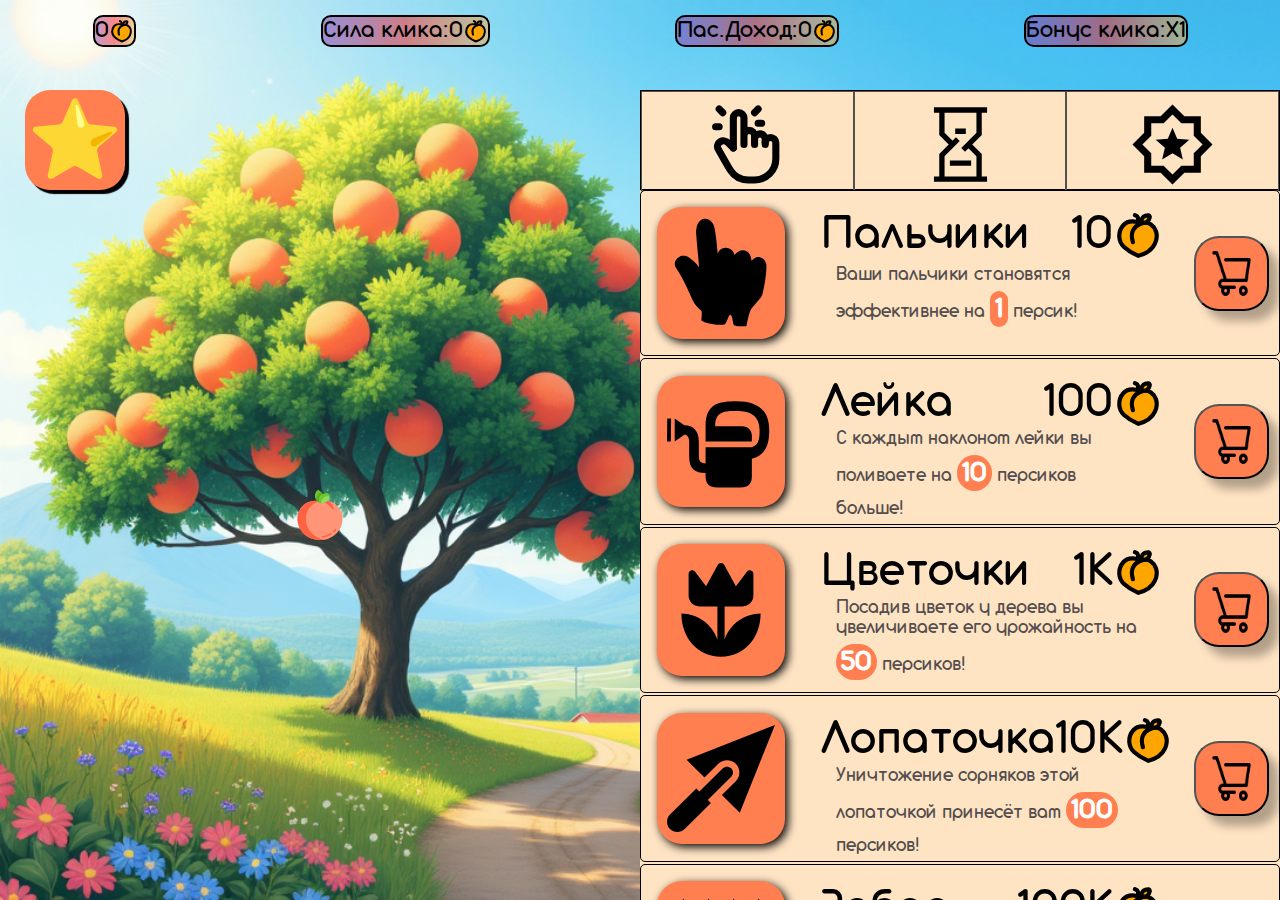
==== index.html @ 33f52ef0 "E" ====
<!DOCTYPE html>
<html lang="en">
<head>
    <meta charset="UTF-8">

    <meta name="viewport" content="width=device-width, initial-scale=1.0">
    <title>Peach Clicker</title>
    <link rel="stylesheet" href="/style/css/reset.css">
    <link rel="stylesheet" href="/style/css/main.css">
    
</head>
<body>
    <div id="overlay" class="overlay"></div>
    <header  id = "header" class="header">
        <div class="header__money" id="header__money">
        </div>
        <div class="header__money" id="header__click-cost">
        </div>
        <div class="header__money" id="header__passive-income"> 
        </div>
        <div class="header__money" id="header__bonus"> 
        </div>
    </header>
    <main>
        <div class="clicker">
            <div class="clicker__inner">
                <img id="clicker-prestige" class="clicker__inner-img" src="/img/svg/star.svg" alt="">
                <img id="clicker-chest" class="clicker__inner-img" src="/img/svg/treasure-chest.png" alt="">
               
            </div>
            <div class="clicker__peach" id="div-peach">
                <div>
                    <img id="peach" src="/img/svg/peach.svg" alt="" >
                </div>
            </div>
            <div class="progressBar" id="progress__bar">
                <div class="progressBar__fill" id="fill">
                    <h1 class="progressBar__coef">X2</h1>
                </div>
            </div>
        </div>
        <div class="categories">
            <div class="categories__inner">
                <div class="categories__part" id="first-categories">
                    <img src="/img/svg/hand-click.svg" alt="">
                </div>
                <div class="categories__part"  id = "second-categories">
                    <img src="/img/svg/sand-glass-outline.svg" alt="">
                    </div>
                <div class="categories__part" id="third-categories" >
                    <img src="/img/svg/award-star-outline.svg" alt="">    
                </div>
            </div>
            <div class="categories__boost"   id="first-block">
                <div class="card">
                    <div class="card__image">
                        <div class="card__image-wrapper">
                            <img src="/img/svg/cursor.svg" alt="">
                        </div>
                    </div>
                    <div class="card__main">
                        <div class="card__main-title">
                            <h1 class="card__main-name">Пальчики</h1>
                            <h1 class="card__main-price">10</h1>
                            <img class="card__main-peach" src="/img/svg/money.svg" alt="Peach-money">
                        </div>
                            <div class="card__main-description">
                                <p>Ваши пальчики становятся эффективнее на <span class="card__main-power">1</span> персик!</p>
                            </div>
                    </div>
                    <div class="card__buy">
                        <button  class="card__buy-button card__buy-click">
                        <img class="card__buy-image" src="/img/svg/cart.png" alt="">
                        </button>
                    </div>
                </div>
                <div class="card">
                    <div class="card__image">
                        <div class="card__image-wrapper">
                            <img src="/img/svg/garden-can.svg" alt="">
                        </div>
                    </div>
                    <div class="card__main">
                        <div class="card__main-title">
                            <h1 class="card__main-name">Лейка</h1>
                            <h1 class="card__main-price">100</h1>
                            <img class="card__main-peach" src="/img/svg/money.svg" alt="Peach-money">
                        </div>
                            <div class="card__main-description">
                                <p>С каждым наклоном лейки вы поливаете на <span class="card__main-power">10</span> персиков больше!</p>
                            </div>
                    </div>
                    <div class="card__buy">
                        <button  class="card__buy-button card__buy-click">
                        <img class="card__buy-image" src="/img/svg/cart.png" alt="">
                        </button>
                    </div>
                </div>
                <div class="card">
                    <div class="card__image">
                        <div class="card__image-wrapper">
                            <img src="/img/svg/flower.svg" alt="">
                        </div>
                    </div>
                    <div class="card__main">
                        <div class="card__main-title">
                            <h1 class="card__main-name">Цветочки</h1>
                            <h1 class="card__main-price">1K</h1>
                            <img class="card__main-peach" src="/img/svg/money.svg" alt="Peach-money">
                        </div>
                            <div class="card__main-description">
                                <p>Посадив цветок у дерева вы увеличиваете его урожайность на <span class="card__main-power">50</span> персиков!</p>
                            </div>
                    </div>
                    <div class="card__buy">
                        <button  class="card__buy-button card__buy-click">
                        <img class="card__buy-image" src="/img/svg/cart.png" alt="">
                        </button>
                    </div>
                </div>
                <div class="card">
                    <div class="card__image">
                        <div class="card__image-wrapper">
                            <img src="/img/svg/garden-shovel.svg" alt="">
                        </div>
                    </div>
                    <div class="card__main">
                        <div class="card__main-title">
                            <h1 class="card__main-name">Лопаточка</h1>
                            <h1 class="card__main-price">10K</h1>
                            <img class="card__main-peach" src="/img/svg/money.svg" alt="Peach-money">
                        </div>
                            <div class="card__main-description">
                                <p>Уничтожение сорняков этой лопаточкой принесёт вам <span class="card__main-power">100</span> персиков!</p>
                            </div>
                    </div>
                    <div class="card__buy">
                        <button  class="card__buy-button card__buy-click">
                        <img class="card__buy-image" src="/img/svg/cart.png" alt="">
                        </button>
                    </div>
                </div>
                <div class="card">
                    <div class="card__image">
                        <div class="card__image-wrapper">
                            <img src="/img/svg/garden-fence-svgrepo-com.svg" alt="">
                        </div>
                    </div>
                    <div class="card__main">
                        <div class="card__main-title">
                            <h1 class="card__main-name">Забор</h1>
                            <h1 class="card__main-price">100K</h1>
                            <img class="card__main-peach" src="/img/svg/money.svg" alt="Peach-money">
                        </div>
                            <div class="card__main-description">
                                <p>Только ограда от недоброжелателей принесёт вам на <span class="card__main-power">500</span> персиков больше!</p>
                            </div>
                    </div>
                    <div class="card__buy">
                        <button  class="card__buy-button card__buy-click">
                        <img class="card__buy-image" src="/img/svg/cart.png" alt="">
                        </button>
                    </div>
                </div>
                <div class="card">
                    <div class="card__image">
                        <div class="card__image-wrapper">
                            <img src="/img/svg/garden-trolley-svgrepo-com.svg" alt="">
                        </div>
                    </div>
                    <div class="card__main">
                        <div class="card__main-title">
                            <h1 class="card__main-name">Тачечка</h1>
                            <h1 class="card__main-price">450K</h1>
                            <img class="card__main-peach" src="/img/svg/money.svg" alt="Peach-money">
                        </div>
                            <div class="card__main-description">
                                <p>Не успеваете вывозить ваши фрукты?Тачка увеличит скорость на <span class="card__main-power">1.5K</span> персиков!</p>
                            </div>
                    </div>
                    <div class="card__buy">
                        <button  class="card__buy-button card__buy-click">
                        <img class="card__buy-image" src="/img/svg/cart.png" alt="">
                        </button>
                    </div>
                </div>
            </div>
            <div class="categories__boost"  style="display: none;" id="second-block">
                <div class="card">
                    <div class="card__image">
                        <div class="card__image-wrapper">
                            <img src="/img/svg/bird-svgrepo-com.svg" alt="">
                        </div>
                    </div>
                    <div class="card__main">
                        <div class="card__main-title">
                            <h1 class="card__main-name">Птичка</h1>
                            <h1 class="card__main-price">100</h1>
                            <img class="card__main-peach" src="/img/svg/money.svg" alt="Peach-money">
                        </div>
                            <div class="card__main-description">
                                <p>Поймайте птичку и заставьте её зарабатывать <span class="card__main-power">1</span> персик в секунду!</p>
                            </div>
                    </div>
                    <div class="card__buy">
                        <button  class="card__buy-button card__buy-income">
                        <img class="card__buy-image" src="/img/svg/cart.png" alt="">
                        </button>
                    </div>
                </div>
                <div class="card">
                    <div class="card__image">
                        <div class="card__image-wrapper">
                            <img src="/img/svg/crow-svgrepo-com.svg" alt="">
                        </div>
                    </div>
                    <div class="card__main">
                        <div class="card__main-title">
                            <h1 class="card__main-name">Ворон</h1>
                            <h1 class="card__main-price">1K</h1>
                            <img class="card__main-peach" src="/img/svg/money.svg" alt="Peach-money">
                        </div>
                            <div class="card__main-description">
                                <p>Эта ворона лучше прошлой птички в  <span class="card__main-power">10</span> персиков/секунду!</p>
                            </div>
                    </div>
                    <div class="card__buy">
                        <button  class="card__buy-button card__buy-income">
                        <img class="card__buy-image" src="/img/svg/cart.png" alt="">
                        </button>
                    </div>
                </div>
                <div class="card">
                    <div class="card__image">
                        <div class="card__image-wrapper">
                            <img src="/img/svg/wind-svgrepo-com.svg" alt="">
                        </div>
                    </div>
                    <div class="card__main">
                        <div class="card__main-title">
                            <h1 class="card__main-name">Ветрюган</h1>
                            <h1 class="card__main-price">25K</h1>
                            <img class="card__main-peach" src="/img/svg/money.svg" alt="Peach-money">
                        </div>
                            <div class="card__main-description">
                                <p>Автоматически обрывает  <span class="card__main-power">100</span> персиков!</p>
                            </div>
                    </div>
                    <div class="card__buy">
                        <button  class="card__buy-button card__buy-income">
                        <img class="card__buy-image" src="/img/svg/cart.png" alt="">
                        </button>
                    </div>
                </div>
                <div class="card">
                    <div class="card__image">
                        <div class="card__image-wrapper">
                            <img src="/img/svg/rain-2-svgrepo-com.svg" alt="">
                        </div>
                    </div>
                    <div class="card__main">
                        <div class="card__main-title">
                            <h1 class="card__main-name">Дождь</h1>
                            <h1 class="card__main-price">100K</h1>
                            <img class="card__main-peach" src="/img/svg/money.svg" alt="Peach-money">
                        </div>
                            <div class="card__main-description">
                                <p>Хороший ветер обеспечивает <span class="card__main-power">1K</span> персиков на земле!</p>
                            </div>
                    </div>
                    <div class="card__buy">
                        <button  class="card__buy-button card__buy-income">
                        <img class="card__buy-image" src="/img/svg/cart.png" alt="">
                        </button>
                    </div>
                </div>
                <div class="card">
                    <div class="card__image">
                        <div class="card__image-wrapper">
                            <img src="/img/svg/basket-free-material-svgrepo-com.svg" alt="">
                        </div>
                    </div>
                    <div class="card__main">
                        <div class="card__main-title">
                            <h1 class="card__main-name">Корзинка</h1>
                            <h1 class="card__main-price">1M</h1>
                            <img class="card__main-peach" src="/img/svg/money.svg" alt="Peach-money">
                        </div>
                            <div class="card__main-description">
                                <p>Подставляйте корзинку и ловите на <span class="card__main-power">10K</span> персиков больше!</p>
                            </div>
                    </div>
                    <div class="card__buy">
                        <button  class="card__buy-button card__buy-income">
                        <img class="card__buy-image" src="/img/svg/cart.png" alt="">
                        </button>
                    </div>
                </div>
                <div class="card">
                    <div class="card__image">
                        <div class="card__image-wrapper">
                            <img src="/img/svg/tractor-2-svgrepo-com.svg" alt="">
                        </div>
                    </div>
                    <div class="card__main">
                        <div class="card__main-title">
                            <h1 class="card__main-name">Трактор</h1>
                            <h1 class="card__main-price">15M</h1>
                            <img class="card__main-peach" src="/img/svg/money.svg" alt="Peach-money">
                        </div>
                            <div class="card__main-description">
                                <p>Ковш и трактор дают удивительную эффективность! <span class="card__main-power">100K</span> персиков в секунду!</p>
                            </div>
                    </div>
                    <div class="card__buy">
                        <button  class="card__buy-button card__buy-income">
                        <img class="card__buy-image" src="/img/svg/cart.png" alt="">
                        </button>
                    </div>
                </div>
                <div class="card">
                    <div class="card__image">
                        <div class="card__image-wrapper">
                            <img src="/img/svg/truck-speed-svgrepo-com.svg" alt="">
                        </div>
                    </div>
                    <div class="card__main">
                        <div class="card__main-title">
                            <h1 class="card__main-name">Грузовик</h1>
                            <h1 class="card__main-price">250M</h1>
                            <img class="card__main-peach" src="/img/svg/money.svg" alt="Peach-money">
                        </div>
                            <div class="card__main-description">
                                <p>С помощью этой фуры вы будете грузить <span class="card__main-power">1M</span> персиков!</p>
                            </div>
                    </div>
                    <div class="card__buy">
                        <button  class="card__buy-button card__buy-income">
                        <img class="card__buy-image" src="/img/svg/cart.png" alt="">
                        </button>
                    </div>
                </div>
                <div class="card">
                    <div class="card__image">
                        <div class="card__image-wrapper">
                            <img src="/img/svg/landscape-image-svgrepo-com.svg" alt="">
                        </div>
                    </div>
                    <div class="card__main">
                        <div class="card__main-title">
                            <h1 class="card__main-name">Терра-форм</h1>
                            <h1 class="card__main-price">1B</h1>
                            <img class="card__main-peach" src="/img/svg/money.svg" alt="Peach-money">
                        </div>
                            <div class="card__main-description">
                                <p>Изменение ландшафта скажется на урожайности:<span class="card__main-power">10M</span> персиков в секунду!</p>
                            </div>
                    </div>
                    <div class="card__buy">
                        <button  class="card__buy-button card__buy-income">
                        <img class="card__buy-image" src="/img/svg/cart.png" alt="">
                        </button>
                    </div>
                </div>
                <div class="card">
                    <div class="card__image">
                        <div class="card__image-wrapper">
                            <img src="/img/svg/tree.svg" alt="">
                        </div>
                    </div>
                    <div class="card__main">
                        <div class="card__main-title">
                            <h1 class="card__main-name">Дерево</h1>
                            <h1 class="card__main-price">10B</h1>
                            <img class="card__main-peach" src="/img/svg/money.svg" alt="Peach-money">
                        </div>
                            <div class="card__main-description">
                                <p>После всего надо посадить еще дерево.Дополнительные <span class="card__main-power">100M</span> персиков!</p>
                            </div>
                    </div>
                    <div class="card__buy">
                        <button  class="card__buy-button card__buy-income">
                        <img class="card__buy-image" src="/img/svg/cart.png" alt="">
                        </button>
                    </div>
                </div>
                <div class="card">
                    <div class="card__image">
                        <div class="card__image-wrapper">
                            <img src="/img/svg/cursor.svg" alt="">
                        </div>
                    </div>
                    <div class="card__main">
                        <div class="card__main-title">
                            <h1 class="card__main-name">Пальчики</h1>
                            <h1 class="card__main-price">10</h1>
                            <img class="card__main-peach" src="/img/svg/money.svg" alt="Peach-money">
                        </div>
                            <div class="card__main-description">
                                <p>Ваши пальчики становятся эффективнее на <span class="card__main-power">1</span> персик!</p>
                            </div>
                    </div>
                    <div class="card__buy">
                        <button  class="card__buy-button card__buy-income">
                        <img class="card__buy-image" src="/img/svg/cart.png" alt="">
                        </button>
                    </div>
                </div>
                <div class="card">
                    <div class="card__image">
                        <div class="card__image-wrapper">
                            <img src="/img/svg/cursor.svg" alt="">
                        </div>
                    </div>
                    <div class="card__main">
                        <div class="card__main-title">
                            <h1 class="card__main-name">Пальчики</h1>
                            <h1 class="card__main-price">10</h1>
                            <img class="card__main-peach" src="/img/svg/money.svg" alt="Peach-money">
                        </div>
                            <div class="card__main-description">
                                <p>Ваши пальчики становятся эффективнее на <span class="card__main-power">1</span> персик!</p>
                            </div>
                    </div>
                    <div class="card__buy">
                        <button  class="card__buy-button card__buy-income">
                        <img class="card__buy-image" src="/img/svg/cart.png" alt="">
                        </button>
                    </div>
                </div>
            </div>
            <div class="categories__boost"style="display: none;" id="third-block">
                <div class="card" id="card__fill-bar">
                    <div class="card__image">
                        <div class="card__image-wrapper">
                            <img src="/img/svg/fill_bar.png" alt="">
                        </div>
                    </div>
                    <div class="card__main">
                        <div class="card__main-title">
                            <h1 class="card__main-name">Fill Bar</h1>
                            <h1 class="card__main-price">100K</h1>
                            <img class="card__main-peach" src="/img/svg/money.svg" alt="Peach-money">
                            </div>
                        <div class="card__main-description">
                            <p>Соберите из остатков соковыжималки шкалу мощности и наполняйте её каждый раз, получая бонус Х2 к силе клика!</p>
                        </div>
                    </div>
                    <div class="card__buy">
                        <button id="Fill-Bar" class="card__buy-button card__buy-achiev">
                        <img class="card__buy-image" src="/img/svg/cart.png" alt="">
                        </button>
                    </div>
                </div>
                <div class="card">
                    <div class="card__image">
                        <div class="card__image-wrapper">
                            <img src="/img/svg/double-click-svgrepo-com.svg" alt="">
                        </div>
                    </div>
                    <div class="card__main">
                        <div class="card__main-title">
                            <h1 class="card__main-name">Double Click</h1>
                            <h1 class="card__main-price">10M</h1>
                            <img class="card__main-peach" src="/img/svg/money.svg" alt="Peach-money">
                            </div>
                        <div class="card__main-description">
                            <p>Один клик хорошо,а два лучше!Получайте Х2 доход,просто за то,что вы есть.</p>
                        </div>
                    </div>
                    <div class="card__buy">
                        <button id="Double Click" class="card__buy-button card__buy-achiev">
                        <img class="card__buy-image" src="/img/svg/cart.png" alt="">
                        </button>
                    </div>
                </div>
                <div class="card">
                    <div class="card__image">
                        <div class="card__image-wrapper">
                            <img src="/img/svg/treasure-chest-bold.svg" alt="">
                        </div>
                    </div>
                    <div class="card__main">
                        <div class="card__main-title">
                            <h1 class="card__main-name">P-Chest</h1>
                            <h1 class="card__main-price">1B</h1>
                            <img class="card__main-peach" src="/img/svg/money.svg" alt="Peach-money">
                             </div>
                         <div class="card__main-description">
                            <p>Под деревом вы находите сундук,веющий приятным ароматом персика, что же в нём?</p>
                        </div>
                    </div>
                    <div class="card__buy">
                        <button id="Chest" class="card__buy-button card__buy-achiev">
                        <img class="card__buy-image" src="/img/svg/cart.png" alt="">
                        </button>
                    </div>
                </div>
                <div class="card">
                    <div class="card__image">
                        <div class="card__image-wrapper">
                            <img src="/img/svg/agriculture-worker.svg" alt="">
                        </div>
                    </div>
                    <div class="card__main">
                        <div class="card__main-title">
                            <h1 class="card__main-name">Farmer</h1>
                            <h1 class="card__main-price">1B</h1>
                            <img class="card__main-peach" src="/img/svg/money.svg" alt="Peach-money">
                             </div>
                         <div class="card__main-description">
                            <p>Когда нанимаешь опытного фермера кликать вместо тебя по персику,что может пойти не так?</p>
                        </div>
                    </div>
                    <div class="card__buy">
                        <button id="Farmer" class="card__buy-button card__buy-achiev">
                        <img class="card__buy-image" src="/img/svg/cart.png" alt="">
                        </button>
                    </div>
                </div>
                <div class="card">
                    <div class="card__image">
                        <div class="card__image-wrapper">
                            <img src="/img/svg/expansion.svg" alt="">
                        </div>
                    </div>
                    <div class="card__main">
                        <div class="card__main-title">
                            <h1 class="card__main-name">BBS</h1>
                            <h1 id="price_BBS" class="card__main-price"></h1>
                            <img class="card__main-peach" src="/img/svg/money.svg" alt="Peach-money">
                        </div>
                        <div class="card__main-description">
                            <p>BBS!Bigger-Better-Stronger.Увеличьте ваш персик до размера Луны!</p>
                        </div>
                    </div>
                    <div class="card__buy">
                        <button id="BBS" class="card__buy-button card__buy-achiev">
                        <img class="card__buy-image" src="/img/svg/cart.png" alt="">
                        </button>
                    </div>
                </div>
                <div class="card">
                    <div class="card__image">
                        <div class="card__image-wrapper">
                            <svg class = "card__image-svg" xmlns="http://www.w3.org/2000/svg" width="200" height="200" viewBox="0 0 26 26"><path fill="currentColor" d="M25.326 10.137a1.001 1.001 0 0 0-.807-.68l-7.34-1.066l-3.283-6.651c-.337-.683-1.456-.683-1.793 0L8.82 8.391L1.48 9.457a1 1 0 0 0-.554 1.705l5.312 5.178l-1.254 7.31a1.001 1.001 0 0 0 1.451 1.054L13 21.252l6.564 3.451a1 1 0 0 0 1.451-1.054l-1.254-7.31l5.312-5.178a.998.998 0 0 0 .253-1.024z"/></svg>
                        </div>
                    </div>
                    <div class="card__main">
                        <div class="card__main-title">
                            <h1 class="card__main-name">Prestige</h1>
                            <h1 id="price_BBS" class="card__main-price">10E</h1>
                            <img class="card__main-peach" src="/img/svg/money.svg" alt="Peach-money">
                        </div>
                        <div class="card__main-description">
                            <p>Начните жизнь с чистого листа...</p>
                        </div>
                    </div>
                    <div class="card__buy">
                        <button id="Prestige" class="card__buy-button card__buy-achiev">
                        <img class="card__buy-image" src="/img/svg/cart.png" alt="">
                        </button>
                    </div>
                </div>
            </div>
        </div>
    </main>
    <div id="modal" class="modal">
        <div class="modal__inner">
            <svg onclick="event.target.closest('.modal').style.display = 'none';document.getElementById('overlay').style.display = 'none';" xmlns="http://www.w3.org/2000/svg" width="200" height="200" viewBox="0 0 21 21"><path fill="none" stroke="currentColor" stroke-linecap="round" stroke-linejoin="round" d="m15.5 15.5l-10-10zm0-10l-10 10"/></svg>
        </div>
        <h1 id="modal-title" class="modal__title"></h1>
        <h2 id="modal-text" class="modal__title"><span class="modal__span"></span> </h2>
    </div>
    <script type="module" src="/components/main/variable.js"></script>
    <script type="module" src="/components/main/main.js"></script>
    <script type="module" src="/components/main/clicker.js"></script>
</body>


</html>
---- style/css/main.css ----
@keyframes rotatePeach {
  from {
    transform: rotate(360deg);
  }
}
@keyframes opacityNone {
  0% {
    opacity: 1;
    transform: translateY(0px);
  }
  20% {
    opacity: 0.8;
    transform: translateY(-20px);
  }
  40% {
    opacity: 0.6;
    transform: translateY(-40px);
  }
  60% {
    opacity: 0.4;
    transform: translateY(-60px);
  }
  80% {
    opacity: 0.2;
    transform: translateY(-80px);
  }
  100% {
    opacity: 0;
    transform: translateY(-100px);
  }
}
@keyframes glitch {
  0% {
    transform: translate(0);
  }
  20% {
    transform: translate(-4px, 4px);
  }
  40% {
    transform: translate(-4px, -4px);
  }
  60% {
    transform: translate(4px, 4px);
  }
  80% {
    transform: translate(4px, -4px);
  }
  100% {
    transform: translate(0);
  }
}
@keyframes peach-scale {
  12% {
    transform: scale(1.05);
  }
  25% {
    transform: scale(1.1);
  }
  37% {
    transform: scale(1.1);
  }
  62% {
    transform: scale(1.11);
  }
  82% {
    transform: scale(1.05);
  }
  100% {
    transform: scale(1);
  }
}
@keyframes onset {
  0% {
    transform: translateX(-150%);
  }
  100% {
    transform: translateY(0);
  }
}
body {
  font-family: "AristaPro";
  background-image: url(/img/background/back-main.png);
  background-size: cover;
}
body .overlay {
  position: fixed;
  top: 0;
  left: 0;
  width: 100%;
  height: 100%;
  background-color: rgba(0, 0, 0, 0.5);
  display: none;
  z-index: 10;
}
body .modal {
  width: 400px;
  height: 150px;
  position: absolute;
  left: 50%;
  top: 50%;
  border-radius: 50px;
  background-color: burlywood;
  z-index: 1;
  transform: translate(-50%, -50%);
  padding: 15px;
  padding-bottom: 25px;
  box-shadow: 3px 3px 1px rgb(47, 46, 46);
  display: none;
  flex-direction: column;
  justify-content: space-between;
  z-index: 20;
  border: 1px solid black;
}
body .modal__inner {
  display: flex;
  width: 100%;
  height: 25px;
  justify-content: end;
}
body .modal__inner svg {
  width: 25px;
  height: 25px;
}
body .modal__inner svg:hover {
  transform: scale(1.5);
}
body .modal__title {
  text-align: center;
  justify-content: center;
  width: 100%;
  font-size: 20px;
  font-weight: bold;
  line-height: normal;
}
body .modal__span {
  background-color: coral;
  border-radius: 25px;
  padding: 5px;
}

.header {
  width: 100%;
  display: flex;
  height: 10vh;
  flex-direction: row;
  justify-content: space-around;
  padding: 15px 0px;
}
.header__money {
  display: flex;
  height: 2em;
  border: 2px solid;
  border-radius: 10px;
  justify-content: center;
  align-items: center;
  background: linear-gradient(90deg, rgba(131, 58, 180, 0.5) 0%, rgba(253, 29, 29, 0.5) 50%, rgba(252, 176, 69, 0.5) 100%);
  backface-visibility: 75%;
}
.header__money-title {
  font-size: 25px;
  justify-content: center;
  align-items: center;
}
.header__money-svg {
  width: 25px;
  height: 25px;
}

main {
  width: 100%;
  height: 90vh;
  display: flex;
  justify-content: space-between;
}
main .clicker {
  display: flex;
  width: 50%;
  flex-direction: column;
  margin-bottom: 10px;
}
main .clicker__peach {
  margin: auto;
  display: flex;
  justify-content: center;
  align-items: center;
}
main .clicker__peach .fly-numbers {
  font-size: 30px;
  color: rgb(75, 72, 72);
  position: absolute;
  animation: opacityNone 1s linear;
  pointer-events: none;
}
main .clicker__peach img {
  width: 20px;
  height: 20px;
  animation-name: rotatePeach;
  animation-duration: 3s;
  animation-iteration-count: infinite;
  animation-timing-function: linear;
  pointer-events: none;
}
main .clicker__inner {
  width: 100%;
  height: 50px;
  display: flex;
  justify-content: end;
  padding: 0 25px;
  justify-content: space-between;
}
main .clicker__inner-img {
  height: 100px;
  width: 100px;
  background-color: coral;
  box-shadow: 4px 4px 1px black;
  border-radius: 25px;
  padding: 5px;
  display: flex;
  transition: background-color 0.5s;
}
main .clicker__inner-img:hover {
  background-color: rgb(197, 71, 25);
}
main .clicker__inner-img path {
  height: 100px;
  width: 100px;
}
main .clicker .progressBar {
  width: 90%;
  height: 60px;
  margin: 0 auto;
  border-radius: 25px;
  border: 4px solid rgb(252, 226, 226);
  overflow: hidden;
  display: none;
  animation: onset 1s linear;
}
main .clicker .progressBar__fill {
  width: 0%;
  height: 100%;
  background: linear-gradient(to right, rgb(233, 73, 5), rgb(254, 204, 1));
  border-radius: 25px;
  transition: width 0.2s linear;
}
main .clicker .progressBar__coef {
  font-size: 3em;
  display: flex;
  justify-content: end;
  margin-right: 10px;
  margin-top: 5px;
}
main .clicker__peach img {
  width: 50px;
  height: 50px;
  display: flex;
  margin: auto;
}
main .categories {
  display: flex;
  height: 100%;
  flex-direction: column;
  width: 50%;
  background-color: bisque;
}
main .categories__inner {
  display: flex;
  flex-direction: row;
  height: 100px;
  width: 100%;
  border: 1px solid black;
  box-shadow: 1px 1px 1px black;
}
main .categories__part {
  height: 100px;
  width: 100%;
  display: flex;
  padding: 10px 0px 5px 0px;
  border: 1px solid rgb(82, 82, 82);
}
main .categories__part img {
  height: 85px;
  width: 85px;
  margin: 0 auto;
}
main .categories__part img:hover {
  height: 90px;
  width: 90px;
}
main .categories__boost {
  display: flex;
  flex-direction: column;
  overflow-y: scroll;
  justify-content: space-around;
  width: 100%;
  max-height: 100%;
  gap: 2px;
}
main .card {
  background-color: bisque;
  width: 100%;
  min-height: 13vw;
  display: flex;
  flex-direction: row;
  border: 1px solid black;
  border-radius: 5px;
}
main .card__image {
  width: 25%;
  height: 100%;
  display: flex;
}
main .card__image-wrapper {
  display: block;
  margin: auto;
  width: 80%;
  height: 80%;
  border-radius: 25px;
  display: flex;
  background-color: coral;
  padding: 10px;
  box-shadow: 3px 3px 10px black;
}
main .card__image-wrapper img {
  display: block;
  width: 100%;
  height: 100%;
}
main .card__image-wrapper svg {
  display: block;
  width: 100%;
  height: 100%;
}
main .card__main {
  width: 60%;
  padding: 20px;
  display: flex;
  flex-direction: column;
  justify-content: space-between;
}
main .card__main-title {
  display: flex;
  flex-direction: row;
  align-items: center;
}
main .card__main-name {
  font-size: 50px;
  margin-right: auto;
  display: flex;
}
main .card__main-price {
  font-size: 50px;
}
main .card__main-peach {
  display: flex;
  width: 50px;
  height: 50px;
  text-align: center;
  vertical-align: middle;
}
main .card__main-description {
  display: flex;
  justify-content: center;
  align-items: center;
  padding: 0px 15px;
  width: 100%;
}
main .card__main-description p {
  font-size: 20px;
  color: rgb(84, 78, 78);
  align-items: center;
}
main .card__main-power {
  color: white;
  font-size: 30px;
  font-weight: 900;
  background-color: coral;
  border-radius: 25px;
  padding: 5px;
  padding-top: 7px;
  line-height: 50px;
}
main .card__buy {
  width: 15%;
  height: 100%;
  display: flex;
  justify-content: center;
  align-items: center;
}
main .card__buy-button {
  display: flex;
  justify-content: center;
  align-items: center;
  width: 75px;
  height: 75px;
  border-radius: 25px;
  background-color: coral;
  box-shadow: 10px 10px 10px rgba(0, 0, 0, 0.3);
  transition: background-color 0.3s ease-in-out;
}
main .card__buy-button:hover {
  background-color: rgb(239, 83, 26);
}
main .card__buy-button:active {
  box-shadow: inset 3px 3px 8px rgba(0, 0, 0, 0.5);
}
main .card__buy-image {
  width: 80%;
  height: 80%;
}

@font-face {
  font-family: "AristaPro";
  src: url(/fonts/AristaPro-Regular.ttf);
}
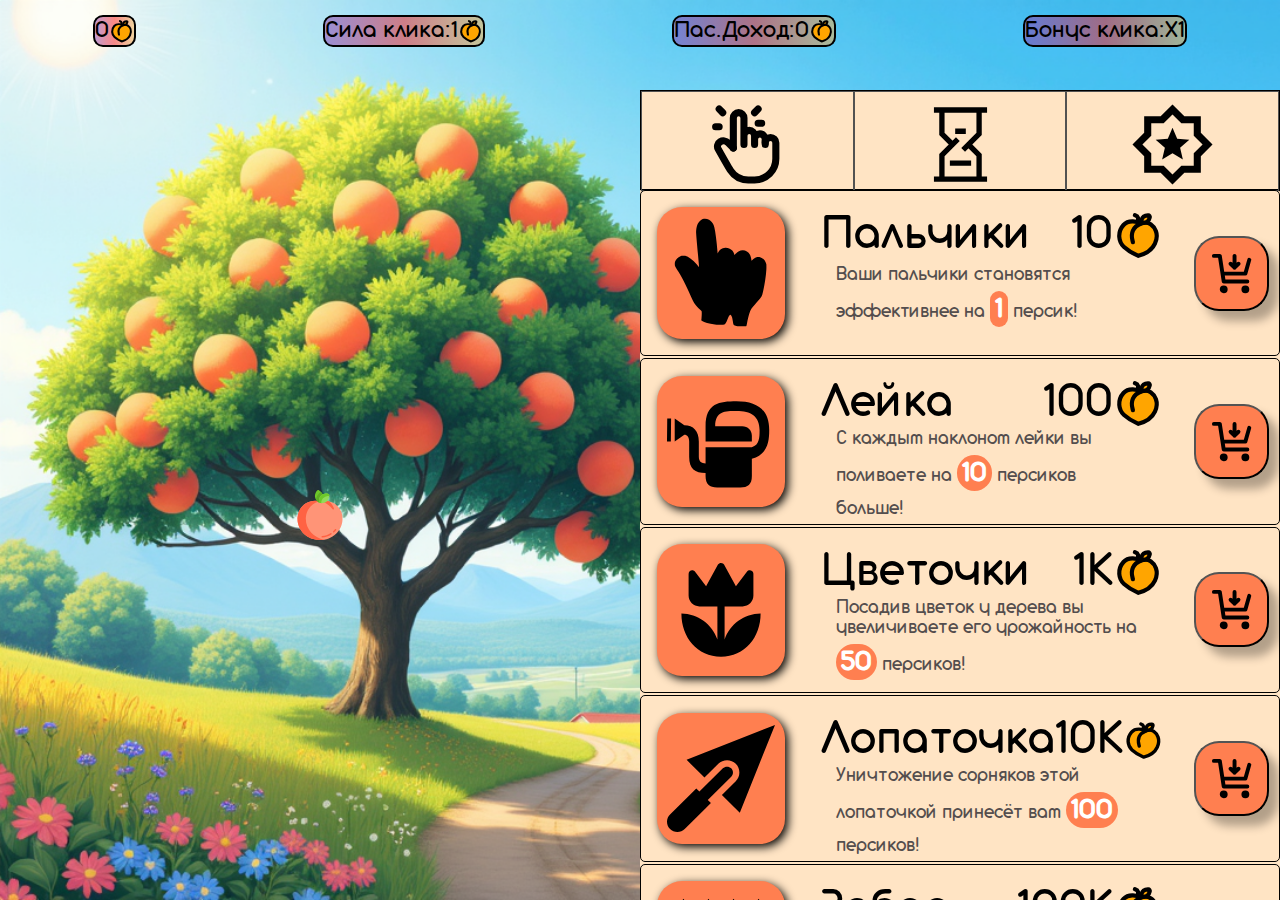
==== commit 0c731071: "may be finish in near future" ====
--- a/index.html
+++ b/index.html
@@ -26,7 +26,6 @@
             <div class="clicker__inner">
                 <img id="clicker-prestige" class="clicker__inner-img" src="/img/svg/star.svg" alt="">
                 <img id="clicker-chest" class="clicker__inner-img" src="/img/svg/treasure-chest.png" alt="">
-               
             </div>
             <div class="clicker__peach" id="div-peach">
                 <div>
@@ -62,7 +61,8 @@
                         <div class="card__main-title">
                             <h1 class="card__main-name">Пальчики</h1>
                             <h1 class="card__main-price">10</h1>
-                            <img class="card__main-peach" src="/img/svg/money.svg" alt="Peach-money">
+                            <svg class= "card__main-peach" xmlns="http://www.w3.org/2000/svg" width="200" height="200" viewBox="0 0 48 48"><g fill="orange" stroke="currentColor" stroke-width="4"><path stroke-linejoin="round" d="M10.077 13.431c4.97-5.56 13.61-3.116 16.923-1.43c1.657-.633 6.197-1.358 9.18.664c3.727 2.528 8.423 9.24 4.074 18.719C36.775 38.968 27.69 42.157 24.376 43c-2.485-1.053-7.946-3.168-13.77-8.448c-5.28-4.788-6.741-14.169-.529-21.12Z"/><path stroke-linecap="round" stroke-linejoin="round" d="M27 12c-1.924.75-5.772 2.25-7.87 6.75c-2.256 4.836-.525 9 0 11.25"/><path stroke-linecap="round" d="M21 4c.333.167 2.5.5 3 2.5c.437 1.749-.333 2.833-.5 4"/><path d="M28.479 11.329a1.477 1.477 0 0 1-1.416-1.808c.27-1.287.882-3.044 2.267-4.129c1.384-1.084 3.236-1.259 4.55-1.213a1.477 1.477 0 0 1 1.417 1.807c-.27 1.288-.883 3.045-2.267 4.13c-1.384 1.084-3.236 1.258-4.551 1.213Z"/></g></svg>                    
+
                         </div>
                             <div class="card__main-description">
                                 <p>Ваши пальчики становятся эффективнее на <span class="card__main-power">1</span> персик!</p>
@@ -70,7 +70,9 @@
                     </div>
                     <div class="card__buy">
                         <button  class="card__buy-button card__buy-click">
-                        <img class="card__buy-image" src="/img/svg/cart.png" alt="">
+                        <svg class="card__buy-image" width="800px" height="800px" viewBox="0 0 24 24" fill="none" xmlns="http://www.w3.org/2000/svg">
+<path d="M21 5L19 12H7.37671M20 16H8L6 3H3M11.5 7L13.5 9M13.5 9L15.5 7M13.5 9V3M9 20C9 20.5523 8.55228 21 8 21C7.44772 21 7 20.5523 7 20C7 19.4477 7.44772 19 8 19C8.55228 19 9 19.4477 9 20ZM20 20C20 20.5523 19.5523 21 19 21C18.4477 21 18 20.5523 18 20C18 19.4477 18.4477 19 19 19C19.5523 19 20 19.4477 20 20Z" stroke="#000000" stroke-width="2" stroke-linecap="round" stroke-linejoin="round"/>
+</svg>
                         </button>
                     </div>
                 </div>
@@ -84,7 +86,8 @@
                         <div class="card__main-title">
                             <h1 class="card__main-name">Лейка</h1>
                             <h1 class="card__main-price">100</h1>
-                            <img class="card__main-peach" src="/img/svg/money.svg" alt="Peach-money">
+                            <svg class= "card__main-peach" xmlns="http://www.w3.org/2000/svg" width="200" height="200" viewBox="0 0 48 48"><g fill="orange" stroke="currentColor" stroke-width="4"><path stroke-linejoin="round" d="M10.077 13.431c4.97-5.56 13.61-3.116 16.923-1.43c1.657-.633 6.197-1.358 9.18.664c3.727 2.528 8.423 9.24 4.074 18.719C36.775 38.968 27.69 42.157 24.376 43c-2.485-1.053-7.946-3.168-13.77-8.448c-5.28-4.788-6.741-14.169-.529-21.12Z"/><path stroke-linecap="round" stroke-linejoin="round" d="M27 12c-1.924.75-5.772 2.25-7.87 6.75c-2.256 4.836-.525 9 0 11.25"/><path stroke-linecap="round" d="M21 4c.333.167 2.5.5 3 2.5c.437 1.749-.333 2.833-.5 4"/><path d="M28.479 11.329a1.477 1.477 0 0 1-1.416-1.808c.27-1.287.882-3.044 2.267-4.129c1.384-1.084 3.236-1.259 4.55-1.213a1.477 1.477 0 0 1 1.417 1.807c-.27 1.288-.883 3.045-2.267 4.13c-1.384 1.084-3.236 1.258-4.551 1.213Z"/></g></svg>                    
+
                         </div>
                             <div class="card__main-description">
                                 <p>С каждым наклоном лейки вы поливаете на <span class="card__main-power">10</span> персиков больше!</p>
@@ -92,7 +95,9 @@
                     </div>
                     <div class="card__buy">
                         <button  class="card__buy-button card__buy-click">
-                        <img class="card__buy-image" src="/img/svg/cart.png" alt="">
+                        <svg class="card__buy-image" width="800px" height="800px" viewBox="0 0 24 24" fill="none" xmlns="http://www.w3.org/2000/svg">
+<path d="M21 5L19 12H7.37671M20 16H8L6 3H3M11.5 7L13.5 9M13.5 9L15.5 7M13.5 9V3M9 20C9 20.5523 8.55228 21 8 21C7.44772 21 7 20.5523 7 20C7 19.4477 7.44772 19 8 19C8.55228 19 9 19.4477 9 20ZM20 20C20 20.5523 19.5523 21 19 21C18.4477 21 18 20.5523 18 20C18 19.4477 18.4477 19 19 19C19.5523 19 20 19.4477 20 20Z" stroke="#000000" stroke-width="2" stroke-linecap="round" stroke-linejoin="round"/>
+</svg>
                         </button>
                     </div>
                 </div>
@@ -106,7 +111,8 @@
                         <div class="card__main-title">
                             <h1 class="card__main-name">Цветочки</h1>
                             <h1 class="card__main-price">1K</h1>
-                            <img class="card__main-peach" src="/img/svg/money.svg" alt="Peach-money">
+                            <svg class= "card__main-peach" xmlns="http://www.w3.org/2000/svg" width="200" height="200" viewBox="0 0 48 48"><g fill="orange" stroke="currentColor" stroke-width="4"><path stroke-linejoin="round" d="M10.077 13.431c4.97-5.56 13.61-3.116 16.923-1.43c1.657-.633 6.197-1.358 9.18.664c3.727 2.528 8.423 9.24 4.074 18.719C36.775 38.968 27.69 42.157 24.376 43c-2.485-1.053-7.946-3.168-13.77-8.448c-5.28-4.788-6.741-14.169-.529-21.12Z"/><path stroke-linecap="round" stroke-linejoin="round" d="M27 12c-1.924.75-5.772 2.25-7.87 6.75c-2.256 4.836-.525 9 0 11.25"/><path stroke-linecap="round" d="M21 4c.333.167 2.5.5 3 2.5c.437 1.749-.333 2.833-.5 4"/><path d="M28.479 11.329a1.477 1.477 0 0 1-1.416-1.808c.27-1.287.882-3.044 2.267-4.129c1.384-1.084 3.236-1.259 4.55-1.213a1.477 1.477 0 0 1 1.417 1.807c-.27 1.288-.883 3.045-2.267 4.13c-1.384 1.084-3.236 1.258-4.551 1.213Z"/></g></svg>                    
+
                         </div>
                             <div class="card__main-description">
                                 <p>Посадив цветок у дерева вы увеличиваете его урожайность на <span class="card__main-power">50</span> персиков!</p>
@@ -114,7 +120,9 @@
                     </div>
                     <div class="card__buy">
                         <button  class="card__buy-button card__buy-click">
-                        <img class="card__buy-image" src="/img/svg/cart.png" alt="">
+                        <svg class="card__buy-image" width="800px" height="800px" viewBox="0 0 24 24" fill="none" xmlns="http://www.w3.org/2000/svg">
+<path d="M21 5L19 12H7.37671M20 16H8L6 3H3M11.5 7L13.5 9M13.5 9L15.5 7M13.5 9V3M9 20C9 20.5523 8.55228 21 8 21C7.44772 21 7 20.5523 7 20C7 19.4477 7.44772 19 8 19C8.55228 19 9 19.4477 9 20ZM20 20C20 20.5523 19.5523 21 19 21C18.4477 21 18 20.5523 18 20C18 19.4477 18.4477 19 19 19C19.5523 19 20 19.4477 20 20Z" stroke="#000000" stroke-width="2" stroke-linecap="round" stroke-linejoin="round"/>
+</svg>
                         </button>
                     </div>
                 </div>
@@ -128,7 +136,8 @@
                         <div class="card__main-title">
                             <h1 class="card__main-name">Лопаточка</h1>
                             <h1 class="card__main-price">10K</h1>
-                            <img class="card__main-peach" src="/img/svg/money.svg" alt="Peach-money">
+                            <svg class= "card__main-peach" xmlns="http://www.w3.org/2000/svg" width="200" height="200" viewBox="0 0 48 48"><g fill="orange" stroke="currentColor" stroke-width="4"><path stroke-linejoin="round" d="M10.077 13.431c4.97-5.56 13.61-3.116 16.923-1.43c1.657-.633 6.197-1.358 9.18.664c3.727 2.528 8.423 9.24 4.074 18.719C36.775 38.968 27.69 42.157 24.376 43c-2.485-1.053-7.946-3.168-13.77-8.448c-5.28-4.788-6.741-14.169-.529-21.12Z"/><path stroke-linecap="round" stroke-linejoin="round" d="M27 12c-1.924.75-5.772 2.25-7.87 6.75c-2.256 4.836-.525 9 0 11.25"/><path stroke-linecap="round" d="M21 4c.333.167 2.5.5 3 2.5c.437 1.749-.333 2.833-.5 4"/><path d="M28.479 11.329a1.477 1.477 0 0 1-1.416-1.808c.27-1.287.882-3.044 2.267-4.129c1.384-1.084 3.236-1.259 4.55-1.213a1.477 1.477 0 0 1 1.417 1.807c-.27 1.288-.883 3.045-2.267 4.13c-1.384 1.084-3.236 1.258-4.551 1.213Z"/></g></svg>                    
+
                         </div>
                             <div class="card__main-description">
                                 <p>Уничтожение сорняков этой лопаточкой принесёт вам <span class="card__main-power">100</span> персиков!</p>
@@ -136,7 +145,9 @@
                     </div>
                     <div class="card__buy">
                         <button  class="card__buy-button card__buy-click">
-                        <img class="card__buy-image" src="/img/svg/cart.png" alt="">
+                        <svg class="card__buy-image" width="800px" height="800px" viewBox="0 0 24 24" fill="none" xmlns="http://www.w3.org/2000/svg">
+<path d="M21 5L19 12H7.37671M20 16H8L6 3H3M11.5 7L13.5 9M13.5 9L15.5 7M13.5 9V3M9 20C9 20.5523 8.55228 21 8 21C7.44772 21 7 20.5523 7 20C7 19.4477 7.44772 19 8 19C8.55228 19 9 19.4477 9 20ZM20 20C20 20.5523 19.5523 21 19 21C18.4477 21 18 20.5523 18 20C18 19.4477 18.4477 19 19 19C19.5523 19 20 19.4477 20 20Z" stroke="#000000" stroke-width="2" stroke-linecap="round" stroke-linejoin="round"/>
+</svg>
                         </button>
                     </div>
                 </div>
@@ -150,7 +161,8 @@
                         <div class="card__main-title">
                             <h1 class="card__main-name">Забор</h1>
                             <h1 class="card__main-price">100K</h1>
-                            <img class="card__main-peach" src="/img/svg/money.svg" alt="Peach-money">
+                            <svg class= "card__main-peach" xmlns="http://www.w3.org/2000/svg" width="200" height="200" viewBox="0 0 48 48"><g fill="orange" stroke="currentColor" stroke-width="4"><path stroke-linejoin="round" d="M10.077 13.431c4.97-5.56 13.61-3.116 16.923-1.43c1.657-.633 6.197-1.358 9.18.664c3.727 2.528 8.423 9.24 4.074 18.719C36.775 38.968 27.69 42.157 24.376 43c-2.485-1.053-7.946-3.168-13.77-8.448c-5.28-4.788-6.741-14.169-.529-21.12Z"/><path stroke-linecap="round" stroke-linejoin="round" d="M27 12c-1.924.75-5.772 2.25-7.87 6.75c-2.256 4.836-.525 9 0 11.25"/><path stroke-linecap="round" d="M21 4c.333.167 2.5.5 3 2.5c.437 1.749-.333 2.833-.5 4"/><path d="M28.479 11.329a1.477 1.477 0 0 1-1.416-1.808c.27-1.287.882-3.044 2.267-4.129c1.384-1.084 3.236-1.259 4.55-1.213a1.477 1.477 0 0 1 1.417 1.807c-.27 1.288-.883 3.045-2.267 4.13c-1.384 1.084-3.236 1.258-4.551 1.213Z"/></g></svg>                    
+
                         </div>
                             <div class="card__main-description">
                                 <p>Только ограда от недоброжелателей принесёт вам на <span class="card__main-power">500</span> персиков больше!</p>
@@ -158,7 +170,9 @@
                     </div>
                     <div class="card__buy">
                         <button  class="card__buy-button card__buy-click">
-                        <img class="card__buy-image" src="/img/svg/cart.png" alt="">
+                        <svg class="card__buy-image" width="800px" height="800px" viewBox="0 0 24 24" fill="none" xmlns="http://www.w3.org/2000/svg">
+<path d="M21 5L19 12H7.37671M20 16H8L6 3H3M11.5 7L13.5 9M13.5 9L15.5 7M13.5 9V3M9 20C9 20.5523 8.55228 21 8 21C7.44772 21 7 20.5523 7 20C7 19.4477 7.44772 19 8 19C8.55228 19 9 19.4477 9 20ZM20 20C20 20.5523 19.5523 21 19 21C18.4477 21 18 20.5523 18 20C18 19.4477 18.4477 19 19 19C19.5523 19 20 19.4477 20 20Z" stroke="#000000" stroke-width="2" stroke-linecap="round" stroke-linejoin="round"/>
+</svg>
                         </button>
                     </div>
                 </div>
@@ -172,7 +186,8 @@
                         <div class="card__main-title">
                             <h1 class="card__main-name">Тачечка</h1>
                             <h1 class="card__main-price">450K</h1>
-                            <img class="card__main-peach" src="/img/svg/money.svg" alt="Peach-money">
+                            <svg class= "card__main-peach" xmlns="http://www.w3.org/2000/svg" width="200" height="200" viewBox="0 0 48 48"><g fill="orange" stroke="currentColor" stroke-width="4"><path stroke-linejoin="round" d="M10.077 13.431c4.97-5.56 13.61-3.116 16.923-1.43c1.657-.633 6.197-1.358 9.18.664c3.727 2.528 8.423 9.24 4.074 18.719C36.775 38.968 27.69 42.157 24.376 43c-2.485-1.053-7.946-3.168-13.77-8.448c-5.28-4.788-6.741-14.169-.529-21.12Z"/><path stroke-linecap="round" stroke-linejoin="round" d="M27 12c-1.924.75-5.772 2.25-7.87 6.75c-2.256 4.836-.525 9 0 11.25"/><path stroke-linecap="round" d="M21 4c.333.167 2.5.5 3 2.5c.437 1.749-.333 2.833-.5 4"/><path d="M28.479 11.329a1.477 1.477 0 0 1-1.416-1.808c.27-1.287.882-3.044 2.267-4.129c1.384-1.084 3.236-1.259 4.55-1.213a1.477 1.477 0 0 1 1.417 1.807c-.27 1.288-.883 3.045-2.267 4.13c-1.384 1.084-3.236 1.258-4.551 1.213Z"/></g></svg>                    
+
                         </div>
                             <div class="card__main-description">
                                 <p>Не успеваете вывозить ваши фрукты?Тачка увеличит скорость на <span class="card__main-power">1.5K</span> персиков!</p>
@@ -180,7 +195,9 @@
                     </div>
                     <div class="card__buy">
                         <button  class="card__buy-button card__buy-click">
-                        <img class="card__buy-image" src="/img/svg/cart.png" alt="">
+                        <svg class="card__buy-image" width="800px" height="800px" viewBox="0 0 24 24" fill="none" xmlns="http://www.w3.org/2000/svg">
+<path d="M21 5L19 12H7.37671M20 16H8L6 3H3M11.5 7L13.5 9M13.5 9L15.5 7M13.5 9V3M9 20C9 20.5523 8.55228 21 8 21C7.44772 21 7 20.5523 7 20C7 19.4477 7.44772 19 8 19C8.55228 19 9 19.4477 9 20ZM20 20C20 20.5523 19.5523 21 19 21C18.4477 21 18 20.5523 18 20C18 19.4477 18.4477 19 19 19C19.5523 19 20 19.4477 20 20Z" stroke="#000000" stroke-width="2" stroke-linecap="round" stroke-linejoin="round"/>
+</svg>
                         </button>
                     </div>
                 </div>
@@ -196,7 +213,8 @@
                         <div class="card__main-title">
                             <h1 class="card__main-name">Птичка</h1>
                             <h1 class="card__main-price">100</h1>
-                            <img class="card__main-peach" src="/img/svg/money.svg" alt="Peach-money">
+                            <svg class= "card__main-peach" xmlns="http://www.w3.org/2000/svg" width="200" height="200" viewBox="0 0 48 48"><g fill="orange" stroke="currentColor" stroke-width="4"><path stroke-linejoin="round" d="M10.077 13.431c4.97-5.56 13.61-3.116 16.923-1.43c1.657-.633 6.197-1.358 9.18.664c3.727 2.528 8.423 9.24 4.074 18.719C36.775 38.968 27.69 42.157 24.376 43c-2.485-1.053-7.946-3.168-13.77-8.448c-5.28-4.788-6.741-14.169-.529-21.12Z"/><path stroke-linecap="round" stroke-linejoin="round" d="M27 12c-1.924.75-5.772 2.25-7.87 6.75c-2.256 4.836-.525 9 0 11.25"/><path stroke-linecap="round" d="M21 4c.333.167 2.5.5 3 2.5c.437 1.749-.333 2.833-.5 4"/><path d="M28.479 11.329a1.477 1.477 0 0 1-1.416-1.808c.27-1.287.882-3.044 2.267-4.129c1.384-1.084 3.236-1.259 4.55-1.213a1.477 1.477 0 0 1 1.417 1.807c-.27 1.288-.883 3.045-2.267 4.13c-1.384 1.084-3.236 1.258-4.551 1.213Z"/></g></svg>                    
+
                         </div>
                             <div class="card__main-description">
                                 <p>Поймайте птичку и заставьте её зарабатывать <span class="card__main-power">1</span> персик в секунду!</p>
@@ -204,7 +222,9 @@
                     </div>
                     <div class="card__buy">
                         <button  class="card__buy-button card__buy-income">
-                        <img class="card__buy-image" src="/img/svg/cart.png" alt="">
+                        <svg class="card__buy-image" width="800px" height="800px" viewBox="0 0 24 24" fill="none" xmlns="http://www.w3.org/2000/svg">
+<path d="M21 5L19 12H7.37671M20 16H8L6 3H3M11.5 7L13.5 9M13.5 9L15.5 7M13.5 9V3M9 20C9 20.5523 8.55228 21 8 21C7.44772 21 7 20.5523 7 20C7 19.4477 7.44772 19 8 19C8.55228 19 9 19.4477 9 20ZM20 20C20 20.5523 19.5523 21 19 21C18.4477 21 18 20.5523 18 20C18 19.4477 18.4477 19 19 19C19.5523 19 20 19.4477 20 20Z" stroke="#000000" stroke-width="2" stroke-linecap="round" stroke-linejoin="round"/>
+</svg>
                         </button>
                     </div>
                 </div>
@@ -218,7 +238,8 @@
                         <div class="card__main-title">
                             <h1 class="card__main-name">Ворон</h1>
                             <h1 class="card__main-price">1K</h1>
-                            <img class="card__main-peach" src="/img/svg/money.svg" alt="Peach-money">
+                            <svg class= "card__main-peach" xmlns="http://www.w3.org/2000/svg" width="200" height="200" viewBox="0 0 48 48"><g fill="orange" stroke="currentColor" stroke-width="4"><path stroke-linejoin="round" d="M10.077 13.431c4.97-5.56 13.61-3.116 16.923-1.43c1.657-.633 6.197-1.358 9.18.664c3.727 2.528 8.423 9.24 4.074 18.719C36.775 38.968 27.69 42.157 24.376 43c-2.485-1.053-7.946-3.168-13.77-8.448c-5.28-4.788-6.741-14.169-.529-21.12Z"/><path stroke-linecap="round" stroke-linejoin="round" d="M27 12c-1.924.75-5.772 2.25-7.87 6.75c-2.256 4.836-.525 9 0 11.25"/><path stroke-linecap="round" d="M21 4c.333.167 2.5.5 3 2.5c.437 1.749-.333 2.833-.5 4"/><path d="M28.479 11.329a1.477 1.477 0 0 1-1.416-1.808c.27-1.287.882-3.044 2.267-4.129c1.384-1.084 3.236-1.259 4.55-1.213a1.477 1.477 0 0 1 1.417 1.807c-.27 1.288-.883 3.045-2.267 4.13c-1.384 1.084-3.236 1.258-4.551 1.213Z"/></g></svg>                    
+
                         </div>
                             <div class="card__main-description">
                                 <p>Эта ворона лучше прошлой птички в  <span class="card__main-power">10</span> персиков/секунду!</p>
@@ -226,7 +247,9 @@
                     </div>
                     <div class="card__buy">
                         <button  class="card__buy-button card__buy-income">
-                        <img class="card__buy-image" src="/img/svg/cart.png" alt="">
+                        <svg class="card__buy-image" width="800px" height="800px" viewBox="0 0 24 24" fill="none" xmlns="http://www.w3.org/2000/svg">
+<path d="M21 5L19 12H7.37671M20 16H8L6 3H3M11.5 7L13.5 9M13.5 9L15.5 7M13.5 9V3M9 20C9 20.5523 8.55228 21 8 21C7.44772 21 7 20.5523 7 20C7 19.4477 7.44772 19 8 19C8.55228 19 9 19.4477 9 20ZM20 20C20 20.5523 19.5523 21 19 21C18.4477 21 18 20.5523 18 20C18 19.4477 18.4477 19 19 19C19.5523 19 20 19.4477 20 20Z" stroke="#000000" stroke-width="2" stroke-linecap="round" stroke-linejoin="round"/>
+</svg>
                         </button>
                     </div>
                 </div>
@@ -240,7 +263,8 @@
                         <div class="card__main-title">
                             <h1 class="card__main-name">Ветрюган</h1>
                             <h1 class="card__main-price">25K</h1>
-                            <img class="card__main-peach" src="/img/svg/money.svg" alt="Peach-money">
+                            <svg class= "card__main-peach" xmlns="http://www.w3.org/2000/svg" width="200" height="200" viewBox="0 0 48 48"><g fill="orange" stroke="currentColor" stroke-width="4"><path stroke-linejoin="round" d="M10.077 13.431c4.97-5.56 13.61-3.116 16.923-1.43c1.657-.633 6.197-1.358 9.18.664c3.727 2.528 8.423 9.24 4.074 18.719C36.775 38.968 27.69 42.157 24.376 43c-2.485-1.053-7.946-3.168-13.77-8.448c-5.28-4.788-6.741-14.169-.529-21.12Z"/><path stroke-linecap="round" stroke-linejoin="round" d="M27 12c-1.924.75-5.772 2.25-7.87 6.75c-2.256 4.836-.525 9 0 11.25"/><path stroke-linecap="round" d="M21 4c.333.167 2.5.5 3 2.5c.437 1.749-.333 2.833-.5 4"/><path d="M28.479 11.329a1.477 1.477 0 0 1-1.416-1.808c.27-1.287.882-3.044 2.267-4.129c1.384-1.084 3.236-1.259 4.55-1.213a1.477 1.477 0 0 1 1.417 1.807c-.27 1.288-.883 3.045-2.267 4.13c-1.384 1.084-3.236 1.258-4.551 1.213Z"/></g></svg>                    
+
                         </div>
                             <div class="card__main-description">
                                 <p>Автоматически обрывает  <span class="card__main-power">100</span> персиков!</p>
@@ -248,7 +272,9 @@
                     </div>
                     <div class="card__buy">
                         <button  class="card__buy-button card__buy-income">
-                        <img class="card__buy-image" src="/img/svg/cart.png" alt="">
+                        <svg class="card__buy-image" width="800px" height="800px" viewBox="0 0 24 24" fill="none" xmlns="http://www.w3.org/2000/svg">
+<path d="M21 5L19 12H7.37671M20 16H8L6 3H3M11.5 7L13.5 9M13.5 9L15.5 7M13.5 9V3M9 20C9 20.5523 8.55228 21 8 21C7.44772 21 7 20.5523 7 20C7 19.4477 7.44772 19 8 19C8.55228 19 9 19.4477 9 20ZM20 20C20 20.5523 19.5523 21 19 21C18.4477 21 18 20.5523 18 20C18 19.4477 18.4477 19 19 19C19.5523 19 20 19.4477 20 20Z" stroke="#000000" stroke-width="2" stroke-linecap="round" stroke-linejoin="round"/>
+</svg>
                         </button>
                     </div>
                 </div>
@@ -262,7 +288,8 @@
                         <div class="card__main-title">
                             <h1 class="card__main-name">Дождь</h1>
                             <h1 class="card__main-price">100K</h1>
-                            <img class="card__main-peach" src="/img/svg/money.svg" alt="Peach-money">
+                            <svg class= "card__main-peach" xmlns="http://www.w3.org/2000/svg" width="200" height="200" viewBox="0 0 48 48"><g fill="orange" stroke="currentColor" stroke-width="4"><path stroke-linejoin="round" d="M10.077 13.431c4.97-5.56 13.61-3.116 16.923-1.43c1.657-.633 6.197-1.358 9.18.664c3.727 2.528 8.423 9.24 4.074 18.719C36.775 38.968 27.69 42.157 24.376 43c-2.485-1.053-7.946-3.168-13.77-8.448c-5.28-4.788-6.741-14.169-.529-21.12Z"/><path stroke-linecap="round" stroke-linejoin="round" d="M27 12c-1.924.75-5.772 2.25-7.87 6.75c-2.256 4.836-.525 9 0 11.25"/><path stroke-linecap="round" d="M21 4c.333.167 2.5.5 3 2.5c.437 1.749-.333 2.833-.5 4"/><path d="M28.479 11.329a1.477 1.477 0 0 1-1.416-1.808c.27-1.287.882-3.044 2.267-4.129c1.384-1.084 3.236-1.259 4.55-1.213a1.477 1.477 0 0 1 1.417 1.807c-.27 1.288-.883 3.045-2.267 4.13c-1.384 1.084-3.236 1.258-4.551 1.213Z"/></g></svg>                    
+
                         </div>
                             <div class="card__main-description">
                                 <p>Хороший ветер обеспечивает <span class="card__main-power">1K</span> персиков на земле!</p>
@@ -270,7 +297,9 @@
                     </div>
                     <div class="card__buy">
                         <button  class="card__buy-button card__buy-income">
-                        <img class="card__buy-image" src="/img/svg/cart.png" alt="">
+                        <svg class="card__buy-image" width="800px" height="800px" viewBox="0 0 24 24" fill="none" xmlns="http://www.w3.org/2000/svg">
+<path d="M21 5L19 12H7.37671M20 16H8L6 3H3M11.5 7L13.5 9M13.5 9L15.5 7M13.5 9V3M9 20C9 20.5523 8.55228 21 8 21C7.44772 21 7 20.5523 7 20C7 19.4477 7.44772 19 8 19C8.55228 19 9 19.4477 9 20ZM20 20C20 20.5523 19.5523 21 19 21C18.4477 21 18 20.5523 18 20C18 19.4477 18.4477 19 19 19C19.5523 19 20 19.4477 20 20Z" stroke="#000000" stroke-width="2" stroke-linecap="round" stroke-linejoin="round"/>
+</svg>
                         </button>
                     </div>
                 </div>
@@ -284,7 +313,8 @@
                         <div class="card__main-title">
                             <h1 class="card__main-name">Корзинка</h1>
                             <h1 class="card__main-price">1M</h1>
-                            <img class="card__main-peach" src="/img/svg/money.svg" alt="Peach-money">
+                            <svg class= "card__main-peach" xmlns="http://www.w3.org/2000/svg" width="200" height="200" viewBox="0 0 48 48"><g fill="orange" stroke="currentColor" stroke-width="4"><path stroke-linejoin="round" d="M10.077 13.431c4.97-5.56 13.61-3.116 16.923-1.43c1.657-.633 6.197-1.358 9.18.664c3.727 2.528 8.423 9.24 4.074 18.719C36.775 38.968 27.69 42.157 24.376 43c-2.485-1.053-7.946-3.168-13.77-8.448c-5.28-4.788-6.741-14.169-.529-21.12Z"/><path stroke-linecap="round" stroke-linejoin="round" d="M27 12c-1.924.75-5.772 2.25-7.87 6.75c-2.256 4.836-.525 9 0 11.25"/><path stroke-linecap="round" d="M21 4c.333.167 2.5.5 3 2.5c.437 1.749-.333 2.833-.5 4"/><path d="M28.479 11.329a1.477 1.477 0 0 1-1.416-1.808c.27-1.287.882-3.044 2.267-4.129c1.384-1.084 3.236-1.259 4.55-1.213a1.477 1.477 0 0 1 1.417 1.807c-.27 1.288-.883 3.045-2.267 4.13c-1.384 1.084-3.236 1.258-4.551 1.213Z"/></g></svg>                    
+
                         </div>
                             <div class="card__main-description">
                                 <p>Подставляйте корзинку и ловите на <span class="card__main-power">10K</span> персиков больше!</p>
@@ -292,7 +322,9 @@
                     </div>
                     <div class="card__buy">
                         <button  class="card__buy-button card__buy-income">
-                        <img class="card__buy-image" src="/img/svg/cart.png" alt="">
+                        <svg class="card__buy-image" width="800px" height="800px" viewBox="0 0 24 24" fill="none" xmlns="http://www.w3.org/2000/svg">
+<path d="M21 5L19 12H7.37671M20 16H8L6 3H3M11.5 7L13.5 9M13.5 9L15.5 7M13.5 9V3M9 20C9 20.5523 8.55228 21 8 21C7.44772 21 7 20.5523 7 20C7 19.4477 7.44772 19 8 19C8.55228 19 9 19.4477 9 20ZM20 20C20 20.5523 19.5523 21 19 21C18.4477 21 18 20.5523 18 20C18 19.4477 18.4477 19 19 19C19.5523 19 20 19.4477 20 20Z" stroke="#000000" stroke-width="2" stroke-linecap="round" stroke-linejoin="round"/>
+</svg>
                         </button>
                     </div>
                 </div>
@@ -306,7 +338,8 @@
                         <div class="card__main-title">
                             <h1 class="card__main-name">Трактор</h1>
                             <h1 class="card__main-price">15M</h1>
-                            <img class="card__main-peach" src="/img/svg/money.svg" alt="Peach-money">
+                            <svg class= "card__main-peach" xmlns="http://www.w3.org/2000/svg" width="200" height="200" viewBox="0 0 48 48"><g fill="orange" stroke="currentColor" stroke-width="4"><path stroke-linejoin="round" d="M10.077 13.431c4.97-5.56 13.61-3.116 16.923-1.43c1.657-.633 6.197-1.358 9.18.664c3.727 2.528 8.423 9.24 4.074 18.719C36.775 38.968 27.69 42.157 24.376 43c-2.485-1.053-7.946-3.168-13.77-8.448c-5.28-4.788-6.741-14.169-.529-21.12Z"/><path stroke-linecap="round" stroke-linejoin="round" d="M27 12c-1.924.75-5.772 2.25-7.87 6.75c-2.256 4.836-.525 9 0 11.25"/><path stroke-linecap="round" d="M21 4c.333.167 2.5.5 3 2.5c.437 1.749-.333 2.833-.5 4"/><path d="M28.479 11.329a1.477 1.477 0 0 1-1.416-1.808c.27-1.287.882-3.044 2.267-4.129c1.384-1.084 3.236-1.259 4.55-1.213a1.477 1.477 0 0 1 1.417 1.807c-.27 1.288-.883 3.045-2.267 4.13c-1.384 1.084-3.236 1.258-4.551 1.213Z"/></g></svg>                    
+
                         </div>
                             <div class="card__main-description">
                                 <p>Ковш и трактор дают удивительную эффективность! <span class="card__main-power">100K</span> персиков в секунду!</p>
@@ -314,7 +347,9 @@
                     </div>
                     <div class="card__buy">
                         <button  class="card__buy-button card__buy-income">
-                        <img class="card__buy-image" src="/img/svg/cart.png" alt="">
+                        <svg class="card__buy-image" width="800px" height="800px" viewBox="0 0 24 24" fill="none" xmlns="http://www.w3.org/2000/svg">
+<path d="M21 5L19 12H7.37671M20 16H8L6 3H3M11.5 7L13.5 9M13.5 9L15.5 7M13.5 9V3M9 20C9 20.5523 8.55228 21 8 21C7.44772 21 7 20.5523 7 20C7 19.4477 7.44772 19 8 19C8.55228 19 9 19.4477 9 20ZM20 20C20 20.5523 19.5523 21 19 21C18.4477 21 18 20.5523 18 20C18 19.4477 18.4477 19 19 19C19.5523 19 20 19.4477 20 20Z" stroke="#000000" stroke-width="2" stroke-linecap="round" stroke-linejoin="round"/>
+</svg>
                         </button>
                     </div>
                 </div>
@@ -328,7 +363,8 @@
                         <div class="card__main-title">
                             <h1 class="card__main-name">Грузовик</h1>
                             <h1 class="card__main-price">250M</h1>
-                            <img class="card__main-peach" src="/img/svg/money.svg" alt="Peach-money">
+                            <svg class= "card__main-peach" xmlns="http://www.w3.org/2000/svg" width="200" height="200" viewBox="0 0 48 48"><g fill="orange" stroke="currentColor" stroke-width="4"><path stroke-linejoin="round" d="M10.077 13.431c4.97-5.56 13.61-3.116 16.923-1.43c1.657-.633 6.197-1.358 9.18.664c3.727 2.528 8.423 9.24 4.074 18.719C36.775 38.968 27.69 42.157 24.376 43c-2.485-1.053-7.946-3.168-13.77-8.448c-5.28-4.788-6.741-14.169-.529-21.12Z"/><path stroke-linecap="round" stroke-linejoin="round" d="M27 12c-1.924.75-5.772 2.25-7.87 6.75c-2.256 4.836-.525 9 0 11.25"/><path stroke-linecap="round" d="M21 4c.333.167 2.5.5 3 2.5c.437 1.749-.333 2.833-.5 4"/><path d="M28.479 11.329a1.477 1.477 0 0 1-1.416-1.808c.27-1.287.882-3.044 2.267-4.129c1.384-1.084 3.236-1.259 4.55-1.213a1.477 1.477 0 0 1 1.417 1.807c-.27 1.288-.883 3.045-2.267 4.13c-1.384 1.084-3.236 1.258-4.551 1.213Z"/></g></svg>                    
+
                         </div>
                             <div class="card__main-description">
                                 <p>С помощью этой фуры вы будете грузить <span class="card__main-power">1M</span> персиков!</p>
@@ -336,7 +372,9 @@
                     </div>
                     <div class="card__buy">
                         <button  class="card__buy-button card__buy-income">
-                        <img class="card__buy-image" src="/img/svg/cart.png" alt="">
+                        <svg class="card__buy-image" width="800px" height="800px" viewBox="0 0 24 24" fill="none" xmlns="http://www.w3.org/2000/svg">
+<path d="M21 5L19 12H7.37671M20 16H8L6 3H3M11.5 7L13.5 9M13.5 9L15.5 7M13.5 9V3M9 20C9 20.5523 8.55228 21 8 21C7.44772 21 7 20.5523 7 20C7 19.4477 7.44772 19 8 19C8.55228 19 9 19.4477 9 20ZM20 20C20 20.5523 19.5523 21 19 21C18.4477 21 18 20.5523 18 20C18 19.4477 18.4477 19 19 19C19.5523 19 20 19.4477 20 20Z" stroke="#000000" stroke-width="2" stroke-linecap="round" stroke-linejoin="round"/>
+</svg>
                         </button>
                     </div>
                 </div>
@@ -350,7 +388,8 @@
                         <div class="card__main-title">
                             <h1 class="card__main-name">Терра-форм</h1>
                             <h1 class="card__main-price">1B</h1>
-                            <img class="card__main-peach" src="/img/svg/money.svg" alt="Peach-money">
+                            <svg class= "card__main-peach" xmlns="http://www.w3.org/2000/svg" width="200" height="200" viewBox="0 0 48 48"><g fill="orange" stroke="currentColor" stroke-width="4"><path stroke-linejoin="round" d="M10.077 13.431c4.97-5.56 13.61-3.116 16.923-1.43c1.657-.633 6.197-1.358 9.18.664c3.727 2.528 8.423 9.24 4.074 18.719C36.775 38.968 27.69 42.157 24.376 43c-2.485-1.053-7.946-3.168-13.77-8.448c-5.28-4.788-6.741-14.169-.529-21.12Z"/><path stroke-linecap="round" stroke-linejoin="round" d="M27 12c-1.924.75-5.772 2.25-7.87 6.75c-2.256 4.836-.525 9 0 11.25"/><path stroke-linecap="round" d="M21 4c.333.167 2.5.5 3 2.5c.437 1.749-.333 2.833-.5 4"/><path d="M28.479 11.329a1.477 1.477 0 0 1-1.416-1.808c.27-1.287.882-3.044 2.267-4.129c1.384-1.084 3.236-1.259 4.55-1.213a1.477 1.477 0 0 1 1.417 1.807c-.27 1.288-.883 3.045-2.267 4.13c-1.384 1.084-3.236 1.258-4.551 1.213Z"/></g></svg>                    
+
                         </div>
                             <div class="card__main-description">
                                 <p>Изменение ландшафта скажется на урожайности:<span class="card__main-power">10M</span> персиков в секунду!</p>
@@ -358,7 +397,9 @@
                     </div>
                     <div class="card__buy">
                         <button  class="card__buy-button card__buy-income">
-                        <img class="card__buy-image" src="/img/svg/cart.png" alt="">
+                        <svg class="card__buy-image" width="800px" height="800px" viewBox="0 0 24 24" fill="none" xmlns="http://www.w3.org/2000/svg">
+<path d="M21 5L19 12H7.37671M20 16H8L6 3H3M11.5 7L13.5 9M13.5 9L15.5 7M13.5 9V3M9 20C9 20.5523 8.55228 21 8 21C7.44772 21 7 20.5523 7 20C7 19.4477 7.44772 19 8 19C8.55228 19 9 19.4477 9 20ZM20 20C20 20.5523 19.5523 21 19 21C18.4477 21 18 20.5523 18 20C18 19.4477 18.4477 19 19 19C19.5523 19 20 19.4477 20 20Z" stroke="#000000" stroke-width="2" stroke-linecap="round" stroke-linejoin="round"/>
+</svg>
                         </button>
                     </div>
                 </div>
@@ -372,7 +413,8 @@
                         <div class="card__main-title">
                             <h1 class="card__main-name">Дерево</h1>
                             <h1 class="card__main-price">10B</h1>
-                            <img class="card__main-peach" src="/img/svg/money.svg" alt="Peach-money">
+                            <svg class= "card__main-peach" xmlns="http://www.w3.org/2000/svg" width="200" height="200" viewBox="0 0 48 48"><g fill="orange" stroke="currentColor" stroke-width="4"><path stroke-linejoin="round" d="M10.077 13.431c4.97-5.56 13.61-3.116 16.923-1.43c1.657-.633 6.197-1.358 9.18.664c3.727 2.528 8.423 9.24 4.074 18.719C36.775 38.968 27.69 42.157 24.376 43c-2.485-1.053-7.946-3.168-13.77-8.448c-5.28-4.788-6.741-14.169-.529-21.12Z"/><path stroke-linecap="round" stroke-linejoin="round" d="M27 12c-1.924.75-5.772 2.25-7.87 6.75c-2.256 4.836-.525 9 0 11.25"/><path stroke-linecap="round" d="M21 4c.333.167 2.5.5 3 2.5c.437 1.749-.333 2.833-.5 4"/><path d="M28.479 11.329a1.477 1.477 0 0 1-1.416-1.808c.27-1.287.882-3.044 2.267-4.129c1.384-1.084 3.236-1.259 4.55-1.213a1.477 1.477 0 0 1 1.417 1.807c-.27 1.288-.883 3.045-2.267 4.13c-1.384 1.084-3.236 1.258-4.551 1.213Z"/></g></svg>                    
+
                         </div>
                             <div class="card__main-description">
                                 <p>После всего надо посадить еще дерево.Дополнительные <span class="card__main-power">100M</span> персиков!</p>
@@ -380,7 +422,9 @@
                     </div>
                     <div class="card__buy">
                         <button  class="card__buy-button card__buy-income">
-                        <img class="card__buy-image" src="/img/svg/cart.png" alt="">
+                        <svg class="card__buy-image" width="800px" height="800px" viewBox="0 0 24 24" fill="none" xmlns="http://www.w3.org/2000/svg">
+<path d="M21 5L19 12H7.37671M20 16H8L6 3H3M11.5 7L13.5 9M13.5 9L15.5 7M13.5 9V3M9 20C9 20.5523 8.55228 21 8 21C7.44772 21 7 20.5523 7 20C7 19.4477 7.44772 19 8 19C8.55228 19 9 19.4477 9 20ZM20 20C20 20.5523 19.5523 21 19 21C18.4477 21 18 20.5523 18 20C18 19.4477 18.4477 19 19 19C19.5523 19 20 19.4477 20 20Z" stroke="#000000" stroke-width="2" stroke-linecap="round" stroke-linejoin="round"/>
+</svg>
                         </button>
                     </div>
                 </div>
@@ -394,7 +438,8 @@
                         <div class="card__main-title">
                             <h1 class="card__main-name">Пальчики</h1>
                             <h1 class="card__main-price">10</h1>
-                            <img class="card__main-peach" src="/img/svg/money.svg" alt="Peach-money">
+                            <svg class= "card__main-peach" xmlns="http://www.w3.org/2000/svg" width="200" height="200" viewBox="0 0 48 48"><g fill="orange" stroke="currentColor" stroke-width="4"><path stroke-linejoin="round" d="M10.077 13.431c4.97-5.56 13.61-3.116 16.923-1.43c1.657-.633 6.197-1.358 9.18.664c3.727 2.528 8.423 9.24 4.074 18.719C36.775 38.968 27.69 42.157 24.376 43c-2.485-1.053-7.946-3.168-13.77-8.448c-5.28-4.788-6.741-14.169-.529-21.12Z"/><path stroke-linecap="round" stroke-linejoin="round" d="M27 12c-1.924.75-5.772 2.25-7.87 6.75c-2.256 4.836-.525 9 0 11.25"/><path stroke-linecap="round" d="M21 4c.333.167 2.5.5 3 2.5c.437 1.749-.333 2.833-.5 4"/><path d="M28.479 11.329a1.477 1.477 0 0 1-1.416-1.808c.27-1.287.882-3.044 2.267-4.129c1.384-1.084 3.236-1.259 4.55-1.213a1.477 1.477 0 0 1 1.417 1.807c-.27 1.288-.883 3.045-2.267 4.13c-1.384 1.084-3.236 1.258-4.551 1.213Z"/></g></svg>                    
+
                         </div>
                             <div class="card__main-description">
                                 <p>Ваши пальчики становятся эффективнее на <span class="card__main-power">1</span> персик!</p>
@@ -402,7 +447,9 @@
                     </div>
                     <div class="card__buy">
                         <button  class="card__buy-button card__buy-income">
-                        <img class="card__buy-image" src="/img/svg/cart.png" alt="">
+                        <svg class="card__buy-image" width="800px" height="800px" viewBox="0 0 24 24" fill="none" xmlns="http://www.w3.org/2000/svg">
+<path d="M21 5L19 12H7.37671M20 16H8L6 3H3M11.5 7L13.5 9M13.5 9L15.5 7M13.5 9V3M9 20C9 20.5523 8.55228 21 8 21C7.44772 21 7 20.5523 7 20C7 19.4477 7.44772 19 8 19C8.55228 19 9 19.4477 9 20ZM20 20C20 20.5523 19.5523 21 19 21C18.4477 21 18 20.5523 18 20C18 19.4477 18.4477 19 19 19C19.5523 19 20 19.4477 20 20Z" stroke="#000000" stroke-width="2" stroke-linecap="round" stroke-linejoin="round"/>
+</svg>
                         </button>
                     </div>
                 </div>
@@ -416,7 +463,8 @@
                         <div class="card__main-title">
                             <h1 class="card__main-name">Пальчики</h1>
                             <h1 class="card__main-price">10</h1>
-                            <img class="card__main-peach" src="/img/svg/money.svg" alt="Peach-money">
+                            <svg class= "card__main-peach" xmlns="http://www.w3.org/2000/svg" width="200" height="200" viewBox="0 0 48 48"><g fill="orange" stroke="currentColor" stroke-width="4"><path stroke-linejoin="round" d="M10.077 13.431c4.97-5.56 13.61-3.116 16.923-1.43c1.657-.633 6.197-1.358 9.18.664c3.727 2.528 8.423 9.24 4.074 18.719C36.775 38.968 27.69 42.157 24.376 43c-2.485-1.053-7.946-3.168-13.77-8.448c-5.28-4.788-6.741-14.169-.529-21.12Z"/><path stroke-linecap="round" stroke-linejoin="round" d="M27 12c-1.924.75-5.772 2.25-7.87 6.75c-2.256 4.836-.525 9 0 11.25"/><path stroke-linecap="round" d="M21 4c.333.167 2.5.5 3 2.5c.437 1.749-.333 2.833-.5 4"/><path d="M28.479 11.329a1.477 1.477 0 0 1-1.416-1.808c.27-1.287.882-3.044 2.267-4.129c1.384-1.084 3.236-1.259 4.55-1.213a1.477 1.477 0 0 1 1.417 1.807c-.27 1.288-.883 3.045-2.267 4.13c-1.384 1.084-3.236 1.258-4.551 1.213Z"/></g></svg>                    
+
                         </div>
                             <div class="card__main-description">
                                 <p>Ваши пальчики становятся эффективнее на <span class="card__main-power">1</span> персик!</p>
@@ -424,7 +472,9 @@
                     </div>
                     <div class="card__buy">
                         <button  class="card__buy-button card__buy-income">
-                        <img class="card__buy-image" src="/img/svg/cart.png" alt="">
+                        <svg class="card__buy-image" width="800px" height="800px" viewBox="0 0 24 24" fill="none" xmlns="http://www.w3.org/2000/svg">
+<path d="M21 5L19 12H7.37671M20 16H8L6 3H3M11.5 7L13.5 9M13.5 9L15.5 7M13.5 9V3M9 20C9 20.5523 8.55228 21 8 21C7.44772 21 7 20.5523 7 20C7 19.4477 7.44772 19 8 19C8.55228 19 9 19.4477 9 20ZM20 20C20 20.5523 19.5523 21 19 21C18.4477 21 18 20.5523 18 20C18 19.4477 18.4477 19 19 19C19.5523 19 20 19.4477 20 20Z" stroke="#000000" stroke-width="2" stroke-linecap="round" stroke-linejoin="round"/>
+</svg>
                         </button>
                     </div>
                 </div>
@@ -440,7 +490,8 @@
                         <div class="card__main-title">
                             <h1 class="card__main-name">Fill Bar</h1>
                             <h1 class="card__main-price">100K</h1>
-                            <img class="card__main-peach" src="/img/svg/money.svg" alt="Peach-money">
+                            <svg class= "card__main-peach" xmlns="http://www.w3.org/2000/svg" width="200" height="200" viewBox="0 0 48 48"><g fill="orange" stroke="currentColor" stroke-width="4"><path stroke-linejoin="round" d="M10.077 13.431c4.97-5.56 13.61-3.116 16.923-1.43c1.657-.633 6.197-1.358 9.18.664c3.727 2.528 8.423 9.24 4.074 18.719C36.775 38.968 27.69 42.157 24.376 43c-2.485-1.053-7.946-3.168-13.77-8.448c-5.28-4.788-6.741-14.169-.529-21.12Z"/><path stroke-linecap="round" stroke-linejoin="round" d="M27 12c-1.924.75-5.772 2.25-7.87 6.75c-2.256 4.836-.525 9 0 11.25"/><path stroke-linecap="round" d="M21 4c.333.167 2.5.5 3 2.5c.437 1.749-.333 2.833-.5 4"/><path d="M28.479 11.329a1.477 1.477 0 0 1-1.416-1.808c.27-1.287.882-3.044 2.267-4.129c1.384-1.084 3.236-1.259 4.55-1.213a1.477 1.477 0 0 1 1.417 1.807c-.27 1.288-.883 3.045-2.267 4.13c-1.384 1.084-3.236 1.258-4.551 1.213Z"/></g></svg>                    
+
                             </div>
                         <div class="card__main-description">
                             <p>Соберите из остатков соковыжималки шкалу мощности и наполняйте её каждый раз, получая бонус Х2 к силе клика!</p>
@@ -448,7 +499,9 @@
                     </div>
                     <div class="card__buy">
                         <button id="Fill-Bar" class="card__buy-button card__buy-achiev">
-                        <img class="card__buy-image" src="/img/svg/cart.png" alt="">
+                        <svg class="card__buy-image" width="800px" height="800px" viewBox="0 0 24 24" fill="none" xmlns="http://www.w3.org/2000/svg">
+<path d="M21 5L19 12H7.37671M20 16H8L6 3H3M11.5 7L13.5 9M13.5 9L15.5 7M13.5 9V3M9 20C9 20.5523 8.55228 21 8 21C7.44772 21 7 20.5523 7 20C7 19.4477 7.44772 19 8 19C8.55228 19 9 19.4477 9 20ZM20 20C20 20.5523 19.5523 21 19 21C18.4477 21 18 20.5523 18 20C18 19.4477 18.4477 19 19 19C19.5523 19 20 19.4477 20 20Z" stroke="#000000" stroke-width="2" stroke-linecap="round" stroke-linejoin="round"/>
+</svg>
                         </button>
                     </div>
                 </div>
@@ -462,7 +515,8 @@
                         <div class="card__main-title">
                             <h1 class="card__main-name">Double Click</h1>
                             <h1 class="card__main-price">10M</h1>
-                            <img class="card__main-peach" src="/img/svg/money.svg" alt="Peach-money">
+                            <svg class= "card__main-peach" xmlns="http://www.w3.org/2000/svg" width="200" height="200" viewBox="0 0 48 48"><g fill="orange" stroke="currentColor" stroke-width="4"><path stroke-linejoin="round" d="M10.077 13.431c4.97-5.56 13.61-3.116 16.923-1.43c1.657-.633 6.197-1.358 9.18.664c3.727 2.528 8.423 9.24 4.074 18.719C36.775 38.968 27.69 42.157 24.376 43c-2.485-1.053-7.946-3.168-13.77-8.448c-5.28-4.788-6.741-14.169-.529-21.12Z"/><path stroke-linecap="round" stroke-linejoin="round" d="M27 12c-1.924.75-5.772 2.25-7.87 6.75c-2.256 4.836-.525 9 0 11.25"/><path stroke-linecap="round" d="M21 4c.333.167 2.5.5 3 2.5c.437 1.749-.333 2.833-.5 4"/><path d="M28.479 11.329a1.477 1.477 0 0 1-1.416-1.808c.27-1.287.882-3.044 2.267-4.129c1.384-1.084 3.236-1.259 4.55-1.213a1.477 1.477 0 0 1 1.417 1.807c-.27 1.288-.883 3.045-2.267 4.13c-1.384 1.084-3.236 1.258-4.551 1.213Z"/></g></svg>                    
+
                             </div>
                         <div class="card__main-description">
                             <p>Один клик хорошо,а два лучше!Получайте Х2 доход,просто за то,что вы есть.</p>
@@ -470,7 +524,9 @@
                     </div>
                     <div class="card__buy">
                         <button id="Double Click" class="card__buy-button card__buy-achiev">
-                        <img class="card__buy-image" src="/img/svg/cart.png" alt="">
+                        <svg class="card__buy-image" width="800px" height="800px" viewBox="0 0 24 24" fill="none" xmlns="http://www.w3.org/2000/svg">
+<path d="M21 5L19 12H7.37671M20 16H8L6 3H3M11.5 7L13.5 9M13.5 9L15.5 7M13.5 9V3M9 20C9 20.5523 8.55228 21 8 21C7.44772 21 7 20.5523 7 20C7 19.4477 7.44772 19 8 19C8.55228 19 9 19.4477 9 20ZM20 20C20 20.5523 19.5523 21 19 21C18.4477 21 18 20.5523 18 20C18 19.4477 18.4477 19 19 19C19.5523 19 20 19.4477 20 20Z" stroke="#000000" stroke-width="2" stroke-linecap="round" stroke-linejoin="round"/>
+</svg>
                         </button>
                     </div>
                 </div>
@@ -484,7 +540,8 @@
                         <div class="card__main-title">
                             <h1 class="card__main-name">P-Chest</h1>
                             <h1 class="card__main-price">1B</h1>
-                            <img class="card__main-peach" src="/img/svg/money.svg" alt="Peach-money">
+                            <svg class= "card__main-peach" xmlns="http://www.w3.org/2000/svg" width="200" height="200" viewBox="0 0 48 48"><g fill="orange" stroke="currentColor" stroke-width="4"><path stroke-linejoin="round" d="M10.077 13.431c4.97-5.56 13.61-3.116 16.923-1.43c1.657-.633 6.197-1.358 9.18.664c3.727 2.528 8.423 9.24 4.074 18.719C36.775 38.968 27.69 42.157 24.376 43c-2.485-1.053-7.946-3.168-13.77-8.448c-5.28-4.788-6.741-14.169-.529-21.12Z"/><path stroke-linecap="round" stroke-linejoin="round" d="M27 12c-1.924.75-5.772 2.25-7.87 6.75c-2.256 4.836-.525 9 0 11.25"/><path stroke-linecap="round" d="M21 4c.333.167 2.5.5 3 2.5c.437 1.749-.333 2.833-.5 4"/><path d="M28.479 11.329a1.477 1.477 0 0 1-1.416-1.808c.27-1.287.882-3.044 2.267-4.129c1.384-1.084 3.236-1.259 4.55-1.213a1.477 1.477 0 0 1 1.417 1.807c-.27 1.288-.883 3.045-2.267 4.13c-1.384 1.084-3.236 1.258-4.551 1.213Z"/></g></svg>                    
+
                              </div>
                          <div class="card__main-description">
                             <p>Под деревом вы находите сундук,веющий приятным ароматом персика, что же в нём?</p>
@@ -492,7 +549,9 @@
                     </div>
                     <div class="card__buy">
                         <button id="Chest" class="card__buy-button card__buy-achiev">
-                        <img class="card__buy-image" src="/img/svg/cart.png" alt="">
+                        <svg class="card__buy-image" width="800px" height="800px" viewBox="0 0 24 24" fill="none" xmlns="http://www.w3.org/2000/svg">
+<path d="M21 5L19 12H7.37671M20 16H8L6 3H3M11.5 7L13.5 9M13.5 9L15.5 7M13.5 9V3M9 20C9 20.5523 8.55228 21 8 21C7.44772 21 7 20.5523 7 20C7 19.4477 7.44772 19 8 19C8.55228 19 9 19.4477 9 20ZM20 20C20 20.5523 19.5523 21 19 21C18.4477 21 18 20.5523 18 20C18 19.4477 18.4477 19 19 19C19.5523 19 20 19.4477 20 20Z" stroke="#000000" stroke-width="2" stroke-linecap="round" stroke-linejoin="round"/>
+</svg>
                         </button>
                     </div>
                 </div>
@@ -506,7 +565,8 @@
                         <div class="card__main-title">
                             <h1 class="card__main-name">Farmer</h1>
                             <h1 class="card__main-price">1B</h1>
-                            <img class="card__main-peach" src="/img/svg/money.svg" alt="Peach-money">
+                            <svg class= "card__main-peach" xmlns="http://www.w3.org/2000/svg" width="200" height="200" viewBox="0 0 48 48"><g fill="orange" stroke="currentColor" stroke-width="4"><path stroke-linejoin="round" d="M10.077 13.431c4.97-5.56 13.61-3.116 16.923-1.43c1.657-.633 6.197-1.358 9.18.664c3.727 2.528 8.423 9.24 4.074 18.719C36.775 38.968 27.69 42.157 24.376 43c-2.485-1.053-7.946-3.168-13.77-8.448c-5.28-4.788-6.741-14.169-.529-21.12Z"/><path stroke-linecap="round" stroke-linejoin="round" d="M27 12c-1.924.75-5.772 2.25-7.87 6.75c-2.256 4.836-.525 9 0 11.25"/><path stroke-linecap="round" d="M21 4c.333.167 2.5.5 3 2.5c.437 1.749-.333 2.833-.5 4"/><path d="M28.479 11.329a1.477 1.477 0 0 1-1.416-1.808c.27-1.287.882-3.044 2.267-4.129c1.384-1.084 3.236-1.259 4.55-1.213a1.477 1.477 0 0 1 1.417 1.807c-.27 1.288-.883 3.045-2.267 4.13c-1.384 1.084-3.236 1.258-4.551 1.213Z"/></g></svg>                    
+
                              </div>
                          <div class="card__main-description">
                             <p>Когда нанимаешь опытного фермера кликать вместо тебя по персику,что может пойти не так?</p>
@@ -514,7 +574,9 @@
                     </div>
                     <div class="card__buy">
                         <button id="Farmer" class="card__buy-button card__buy-achiev">
-                        <img class="card__buy-image" src="/img/svg/cart.png" alt="">
+                        <svg class="card__buy-image" width="800px" height="800px" viewBox="0 0 24 24" fill="none" xmlns="http://www.w3.org/2000/svg">
+<path d="M21 5L19 12H7.37671M20 16H8L6 3H3M11.5 7L13.5 9M13.5 9L15.5 7M13.5 9V3M9 20C9 20.5523 8.55228 21 8 21C7.44772 21 7 20.5523 7 20C7 19.4477 7.44772 19 8 19C8.55228 19 9 19.4477 9 20ZM20 20C20 20.5523 19.5523 21 19 21C18.4477 21 18 20.5523 18 20C18 19.4477 18.4477 19 19 19C19.5523 19 20 19.4477 20 20Z" stroke="#000000" stroke-width="2" stroke-linecap="round" stroke-linejoin="round"/>
+</svg>
                         </button>
                     </div>
                 </div>
@@ -528,7 +590,8 @@
                         <div class="card__main-title">
                             <h1 class="card__main-name">BBS</h1>
                             <h1 id="price_BBS" class="card__main-price"></h1>
-                            <img class="card__main-peach" src="/img/svg/money.svg" alt="Peach-money">
+                            <svg class= "card__main-peach" xmlns="http://www.w3.org/2000/svg" width="200" height="200" viewBox="0 0 48 48"><g fill="orange" stroke="currentColor" stroke-width="4"><path stroke-linejoin="round" d="M10.077 13.431c4.97-5.56 13.61-3.116 16.923-1.43c1.657-.633 6.197-1.358 9.18.664c3.727 2.528 8.423 9.24 4.074 18.719C36.775 38.968 27.69 42.157 24.376 43c-2.485-1.053-7.946-3.168-13.77-8.448c-5.28-4.788-6.741-14.169-.529-21.12Z"/><path stroke-linecap="round" stroke-linejoin="round" d="M27 12c-1.924.75-5.772 2.25-7.87 6.75c-2.256 4.836-.525 9 0 11.25"/><path stroke-linecap="round" d="M21 4c.333.167 2.5.5 3 2.5c.437 1.749-.333 2.833-.5 4"/><path d="M28.479 11.329a1.477 1.477 0 0 1-1.416-1.808c.27-1.287.882-3.044 2.267-4.129c1.384-1.084 3.236-1.259 4.55-1.213a1.477 1.477 0 0 1 1.417 1.807c-.27 1.288-.883 3.045-2.267 4.13c-1.384 1.084-3.236 1.258-4.551 1.213Z"/></g></svg>                    
+
                         </div>
                         <div class="card__main-description">
                             <p>BBS!Bigger-Better-Stronger.Увеличьте ваш персик до размера Луны!</p>
@@ -536,7 +599,9 @@
                     </div>
                     <div class="card__buy">
                         <button id="BBS" class="card__buy-button card__buy-achiev">
-                        <img class="card__buy-image" src="/img/svg/cart.png" alt="">
+                        <svg class="card__buy-image" width="800px" height="800px" viewBox="0 0 24 24" fill="none" xmlns="http://www.w3.org/2000/svg">
+<path d="M21 5L19 12H7.37671M20 16H8L6 3H3M11.5 7L13.5 9M13.5 9L15.5 7M13.5 9V3M9 20C9 20.5523 8.55228 21 8 21C7.44772 21 7 20.5523 7 20C7 19.4477 7.44772 19 8 19C8.55228 19 9 19.4477 9 20ZM20 20C20 20.5523 19.5523 21 19 21C18.4477 21 18 20.5523 18 20C18 19.4477 18.4477 19 19 19C19.5523 19 20 19.4477 20 20Z" stroke="#000000" stroke-width="2" stroke-linecap="round" stroke-linejoin="round"/>
+</svg>
                         </button>
                     </div>
                 </div>
@@ -549,8 +614,9 @@
                     <div class="card__main">
                         <div class="card__main-title">
                             <h1 class="card__main-name">Prestige</h1>
-                            <h1 id="price_BBS" class="card__main-price">10E</h1>
-                            <img class="card__main-peach" src="/img/svg/money.svg" alt="Peach-money">
+                            <h1 id="price_Prestige" class="card__main-price">1E</h1>
+                            <svg class= "card__main-peach" xmlns="http://www.w3.org/2000/svg" width="200" height="200" viewBox="0 0 48 48"><g fill="orange" stroke="currentColor" stroke-width="4"><path stroke-linejoin="round" d="M10.077 13.431c4.97-5.56 13.61-3.116 16.923-1.43c1.657-.633 6.197-1.358 9.18.664c3.727 2.528 8.423 9.24 4.074 18.719C36.775 38.968 27.69 42.157 24.376 43c-2.485-1.053-7.946-3.168-13.77-8.448c-5.28-4.788-6.741-14.169-.529-21.12Z"/><path stroke-linecap="round" stroke-linejoin="round" d="M27 12c-1.924.75-5.772 2.25-7.87 6.75c-2.256 4.836-.525 9 0 11.25"/><path stroke-linecap="round" d="M21 4c.333.167 2.5.5 3 2.5c.437 1.749-.333 2.833-.5 4"/><path d="M28.479 11.329a1.477 1.477 0 0 1-1.416-1.808c.27-1.287.882-3.044 2.267-4.129c1.384-1.084 3.236-1.259 4.55-1.213a1.477 1.477 0 0 1 1.417 1.807c-.27 1.288-.883 3.045-2.267 4.13c-1.384 1.084-3.236 1.258-4.551 1.213Z"/></g></svg>                    
+
                         </div>
                         <div class="card__main-description">
                             <p>Начните жизнь с чистого листа...</p>
@@ -558,7 +624,9 @@
                     </div>
                     <div class="card__buy">
                         <button id="Prestige" class="card__buy-button card__buy-achiev">
-                        <img class="card__buy-image" src="/img/svg/cart.png" alt="">
+                        <svg class="card__buy-image" width="800px" height="800px" viewBox="0 0 24 24" fill="none" xmlns="http://www.w3.org/2000/svg">
+<path d="M21 5L19 12H7.37671M20 16H8L6 3H3M11.5 7L13.5 9M13.5 9L15.5 7M13.5 9V3M9 20C9 20.5523 8.55228 21 8 21C7.44772 21 7 20.5523 7 20C7 19.4477 7.44772 19 8 19C8.55228 19 9 19.4477 9 20ZM20 20C20 20.5523 19.5523 21 19 21C18.4477 21 18 20.5523 18 20C18 19.4477 18.4477 19 19 19C19.5523 19 20 19.4477 20 20Z" stroke="#000000" stroke-width="2" stroke-linecap="round" stroke-linejoin="round"/>
+</svg>
                         </button>
                     </div>
                 </div>
@@ -566,11 +634,7 @@
         </div>
     </main>
     <div id="modal" class="modal">
-        <div class="modal__inner">
-            <svg onclick="event.target.closest('.modal').style.display = 'none';document.getElementById('overlay').style.display = 'none';" xmlns="http://www.w3.org/2000/svg" width="200" height="200" viewBox="0 0 21 21"><path fill="none" stroke="currentColor" stroke-linecap="round" stroke-linejoin="round" d="m15.5 15.5l-10-10zm0-10l-10 10"/></svg>
-        </div>
-        <h1 id="modal-title" class="modal__title"></h1>
-        <h2 id="modal-text" class="modal__title"><span class="modal__span"></span> </h2>
+
     </div>
     <script type="module" src="/components/main/variable.js"></script>
     <script type="module" src="/components/main/main.js"></script>
--- a/style/css/main.css
+++ b/style/css/main.css
@@ -94,7 +94,7 @@
 }
 body .modal {
   width: 400px;
-  height: 150px;
+  height: 250px;
   position: absolute;
   left: 50%;
   top: 50%;
@@ -137,6 +137,25 @@
   border-radius: 25px;
   padding: 5px;
 }
+body .modal__button {
+  margin: 0 auto;
+  font-size: 25px;
+  font-weight: bold;
+  width: 50%;
+  height: 50px;
+  justify-content: center;
+  border-radius: 25px;
+  background-color: coral;
+  border: 1px solid black;
+  box-shadow: 1px 1px 1px black;
+  transition: background-color 0.5s;
+}
+body .modal__button:hover {
+  background-color: rgb(239, 88, 33);
+}
+body .modal__button:active {
+  box-shadow: inset 3px 3px 8px rgba(0, 0, 0, 0.5);
+}
 
 .header {
   width: 100%;
@@ -215,7 +234,7 @@
   box-shadow: 4px 4px 1px black;
   border-radius: 25px;
   padding: 5px;
-  display: flex;
+  display: none;
   transition: background-color 0.5s;
 }
 main .clicker__inner-img:hover {
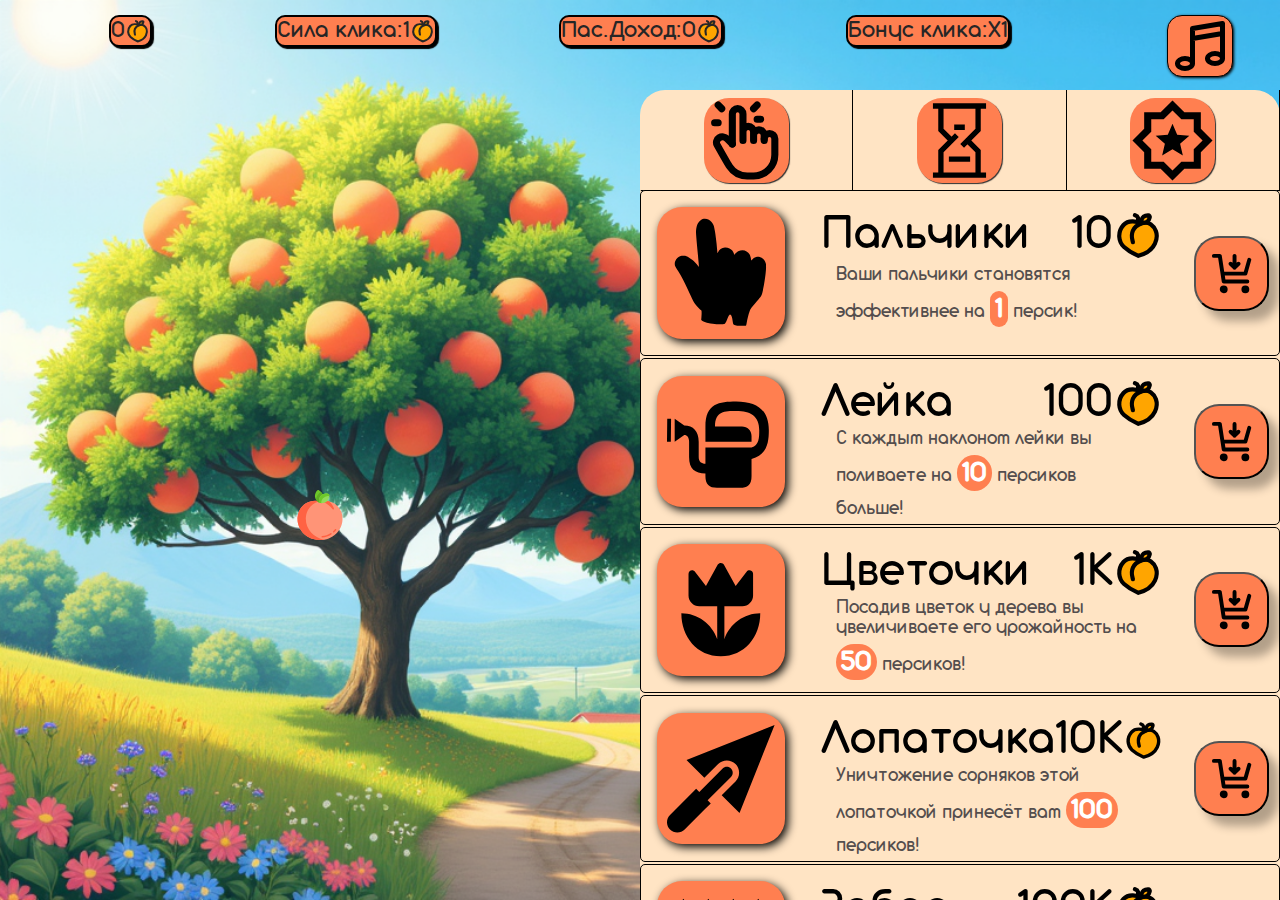
==== commit 2467c9b2: "Tomorrow the great day.The final of my project" ====
--- a/index.html
+++ b/index.html
@@ -12,14 +12,9 @@
 <body>
     <div id="overlay" class="overlay"></div>
     <header  id = "header" class="header">
-        <div class="header__money" id="header__money">
+        <div id="header-inner" class="header__inner">
         </div>
-        <div class="header__money" id="header__click-cost">
-        </div>
-        <div class="header__money" id="header__passive-income"> 
-        </div>
-        <div class="header__money" id="header__bonus"> 
-        </div>
+        <svg id="music" class="header__music" width="800px" height="800px" viewBox="0 0 24 24" fill="none" xmlns="http://www.w3.org/2000/svg"><path d="M9 19C9 20.1046 7.65685 21 6 21C4.34315 21 3 20.1046 3 19C3 17.8954 4.34315 17 6 17C7.65685 17 9 17.8954 9 19ZM9 19V5L21 3V17M21 17C21 18.1046 19.6569 19 18 19C16.3431 19 15 18.1046 15 17C15 15.8954 16.3431 15 18 15C19.6569 15 21 15.8954 21 17ZM9 9L21 7" stroke="#000000" stroke-width="2" stroke-linecap="round" stroke-linejoin="round"/></svg>
     </header>
     <main>
         <div class="clicker">
@@ -41,20 +36,20 @@
         <div class="categories">
             <div class="categories__inner">
                 <div class="categories__part" id="first-categories">
-                    <img src="/img/svg/hand-click.svg" alt="">
+                    <svg width="1" height="1" viewBox="0 0 24 24"><g fill="none" stroke="currentColor" stroke-linecap="round" stroke-linejoin="round" stroke-width="2"><path d="M8 13V4.5a1.5 1.5 0 0 1 3 0V12m0-.5v-2a1.5 1.5 0 0 1 3 0V12m0-1.5a1.5 1.5 0 0 1 3 0V12"/><path d="M17 11.5a1.5 1.5 0 0 1 3 0V16a6 6 0 0 1-6 6h-2h.208a6 6 0 0 1-5.012-2.7L7 19c-.312-.479-1.407-2.388-3.286-5.728a1.5 1.5 0 0 1 .536-2.022a1.867 1.867 0 0 1 2.28.28L8 13M5 3L4 2m0 5H3m11-4l1-1m0 4h1"/></g></svg>
                 </div>
                 <div class="categories__part"  id = "second-categories">
-                    <img src="/img/svg/sand-glass-outline.svg" alt="">
-                    </div>
+                    <svg  width="1" height="1" viewBox="0 0 16 16"><path fill="none" stroke="currentColor" d="M3 1.5h10m-10 13h10M4.5 2v4l2 2m5 6v-4l-2-2m2-6v4l-3 3m-4 5v-4l3-3M6 11.5h4m-3-6h2"/></svg>
+                </div>
                 <div class="categories__part" id="third-categories" >
-                    <img src="/img/svg/award-star-outline.svg" alt="">    
+                    <svg  width="1" height="1" viewBox="0 0 24 24"><path fill="currentColor" d="M12 23.3L8.65 20H4v-4.65L.7 12L4 8.65V4h4.65L12 .7L15.35 4H20v4.65L23.3 12L20 15.35V20h-4.65L12 23.3ZM12 12Zm0 8.5l2.5-2.5H18v-3.5l2.5-2.5L18 9.5V6h-3.5L12 3.5L9.5 6H6v3.5L3.5 12L6 14.5V18h3.5l2.5 2.5Zm-2.925-4.25L12 14.475l2.925 1.775l-.775-3.325l2.6-2.25l-3.425-.275L12 7.25l-1.325 3.15l-3.425.275l2.6 2.25l-.775 3.325Z"/></svg>
                 </div>
             </div>
             <div class="categories__boost"   id="first-block">
                 <div class="card">
                     <div class="card__image">
                         <div class="card__image-wrapper">
-                            <img src="/img/svg/cursor.svg" alt="">
+                            <svg version="1.0" xmlns="http://www.w3.org/2000/svg" width="1098.000000pt" height="1280.000000pt" viewBox="0 0 1098.000000 1280.000000" preserveAspectRatio="xMidYMid meet"> <metadata> Created by potrace 1.15, written by Peter Selinger 2001-2017 </metadata> <g transform="translate(0.000000,1280.000000) scale(0.100000,-0.100000)" fill="#000000" stroke="none"> <path d="M3535 12596 c-173 -34 -312 -112 -461 -261 -214 -212 -329 -453 -394 -824 -26 -149 -42 -407 -35 -551 11 -204 62 -790 220 -2535 110 -1216 119 -1319 114 -1334 -2 -6 -62 60 -134 147 -150 180 -452 493 -604 625 -294 253 -560 416 -778 474 -87 24 -116 27 -263 26 -181 0 -246 -12 -393 -73 -216 -90 -423 -290 -522 -504 -62 -132 -79 -214 -80 -366 0 -218 25 -279 248 -611 512 -761 1002 -1710 1613 -3121 180 -417 258 -566 415 -798 170 -252 360 -463 629 -699 l155 -137 13 -59 c20 -95 10 -544 -18 -781 -21 -185 -22 -193 -4 -229 11 -23 41 -55 78 -82 249 -184 749 -313 1461 -377 439 -40 1000 -47 1077 -13 129 55 193 158 353 562 137 347 238 523 311 541 35 9 98 -36 138 -99 79 -125 120 -279 175 -664 41 -285 57 -341 109 -396 103 -109 368 -150 982 -151 l385 -1 33 23 c18 13 39 36 46 51 8 15 29 105 46 201 93 518 229 1059 342 1360 120 322 209 448 768 1090 451 518 572 683 640 869 124 338 336 1515 434 2401 43 389 51 507 50 790 0 266 -1 278 -26 372 -99 365 -360 645 -693 743 -128 38 -291 38 -418 1 -193 -57 -351 -169 -498 -354 -66 -82 -59 -86 -79 48 -36 237 -102 472 -166 589 -267 490 -833 647 -1316 366 -169 -99 -355 -271 -435 -401 -9 -16 -12 -16 -16 -4 -3 8 -19 62 -37 120 -95 313 -240 486 -513 615 -154 73 -360 113 -516 101 -387 -30 -673 -232 -827 -584 -19 -42 -34 -6  -34 -59 0 30-78 839 -106 1102 -117 1111 -241 1843 -358 2131 -87 213 -315 472 -524 597-192 114 -405 158 -587 123z"/></g></svg>
                         </div>
                     </div>
                     <div class="card__main">
@@ -62,7 +57,6 @@
                             <h1 class="card__main-name">Пальчики</h1>
                             <h1 class="card__main-price">10</h1>
                             <svg class= "card__main-peach" xmlns="http://www.w3.org/2000/svg" width="200" height="200" viewBox="0 0 48 48"><g fill="orange" stroke="currentColor" stroke-width="4"><path stroke-linejoin="round" d="M10.077 13.431c4.97-5.56 13.61-3.116 16.923-1.43c1.657-.633 6.197-1.358 9.18.664c3.727 2.528 8.423 9.24 4.074 18.719C36.775 38.968 27.69 42.157 24.376 43c-2.485-1.053-7.946-3.168-13.77-8.448c-5.28-4.788-6.741-14.169-.529-21.12Z"/><path stroke-linecap="round" stroke-linejoin="round" d="M27 12c-1.924.75-5.772 2.25-7.87 6.75c-2.256 4.836-.525 9 0 11.25"/><path stroke-linecap="round" d="M21 4c.333.167 2.5.5 3 2.5c.437 1.749-.333 2.833-.5 4"/><path d="M28.479 11.329a1.477 1.477 0 0 1-1.416-1.808c.27-1.287.882-3.044 2.267-4.129c1.384-1.084 3.236-1.259 4.55-1.213a1.477 1.477 0 0 1 1.417 1.807c-.27 1.288-.883 3.045-2.267 4.13c-1.384 1.084-3.236 1.258-4.551 1.213Z"/></g></svg>                    
-
                         </div>
                             <div class="card__main-description">
                                 <p>Ваши пальчики становятся эффективнее на <span class="card__main-power">1</span> персик!</p>
@@ -70,24 +64,21 @@
                     </div>
                     <div class="card__buy">
                         <button  class="card__buy-button card__buy-click">
-                        <svg class="card__buy-image" width="800px" height="800px" viewBox="0 0 24 24" fill="none" xmlns="http://www.w3.org/2000/svg">
-<path d="M21 5L19 12H7.37671M20 16H8L6 3H3M11.5 7L13.5 9M13.5 9L15.5 7M13.5 9V3M9 20C9 20.5523 8.55228 21 8 21C7.44772 21 7 20.5523 7 20C7 19.4477 7.44772 19 8 19C8.55228 19 9 19.4477 9 20ZM20 20C20 20.5523 19.5523 21 19 21C18.4477 21 18 20.5523 18 20C18 19.4477 18.4477 19 19 19C19.5523 19 20 19.4477 20 20Z" stroke="#000000" stroke-width="2" stroke-linecap="round" stroke-linejoin="round"/>
-</svg>
-                        </button>
-                    </div>
-                </div>
-                <div class="card">
-                    <div class="card__image">
-                        <div class="card__image-wrapper">
-                            <img src="/img/svg/garden-can.svg" alt="">
+                        <svg class="card__buy-image" width="800px" height="800px" viewBox="0 0 24 24" fill="none" xmlns="http://www.w3.org/2000/svg"><path d="M21 5L19 12H7.37671M20 16H8L6 3H3M11.5 7L13.5 9M13.5 9L15.5 7M13.5 9V3M9 20C9 20.5523 8.55228 21 8 21C7.44772 21 7 20.5523 7 20C7 19.4477 7.44772 19 8 19C8.55228 19 9 19.4477 9 20ZM20 20C20 20.5523 19.5523 21 19 21C18.4477 21 18 20.5523 18 20C18 19.4477 18.4477 19 19 19C19.5523 19 20 19.4477 20 20Z" stroke="#000000" stroke-width="2" stroke-linecap="round" stroke-linejoin="round"/></svg>
+                        </button>
+                    </div>
+                </div>
+                <div class="card">
+                    <div class="card__image">
+                        <div class="card__image-wrapper">
+                            <?xml version="1.0" encoding="UTF-8" standalone="no"?> <svg xmlns:dc="http://purl.org/dc/elements/1.1/" xmlns:cc="http://creativecommons.org/ns#" xmlns:rdf="http://www.w3.org/1999/02/22-rdf-syntax-ns#" xmlns:svg="http://www.w3.org/2000/svg" xmlns="http://www.w3.org/2000/svg" version="1.1" width="100%" height="100%" viewBox="0 0 14 14" id="svg2"><metadata id="metadata8"><rdf:RDF><cc:Work rdf:about=""><dc:format>image/svg+xml</dc:format><dc:type rdf:resource="http://purl.org/dc/dcmitype/StillImage"/><dc:title></dc:title></cc:Work></rdf:RDF></metadata><defs id="defs6"/><rect width="14" height="14" x="0" y="0" id="canvas" style="fill:none;stroke:none;visibility:hidden"/><path d="M 9,1.75 C 6.7923729,1.75 5,2 5,5 l 0,2 6,0 0,-0.75 C 11,5.5233051 10.476695,5 9.75,5 L 6.25,5 C 6.25,3 7.5163633,3 9,3 c 1.881356,0 3,0.6667341 3,2.5 0,0.8474576 0.02209,1.9761331 -1,2.25 l -6,0 0,2.125 C 4.4809323,9.875 4.125,9.6292372 4.125,9 l 0,-2 C 4.125,5.6144068 3.4131355,4.875 2.25,4.875 L 1,4 1,7 2.25,6.125 c 0.3771186,0 0.625,0.3468002 0.625,0.875 l 0,2 c 0,1.57839 0.7542373,2.125 2.125,2.125 L 5,11.5 C 5,12.567797 5.4915255,13 6.5,13 l 3,0 C 10.478814,13 11,12.612288 11,11.5 L 11,9.25 C 13.055843,8.6991385 13.25,7 13.25,5.5 13.25,2.806969 11.627097,1.75 9,1.75 z M 0.03125,4 0,7 0.5,7 0.53125,4 z" id="garden-centre" style="fill:#000;fill-opacity:1;stroke:none"/></svg>
                         </div>
                     </div>
                     <div class="card__main">
                         <div class="card__main-title">
                             <h1 class="card__main-name">Лейка</h1>
                             <h1 class="card__main-price">100</h1>
-                            <svg class= "card__main-peach" xmlns="http://www.w3.org/2000/svg" width="200" height="200" viewBox="0 0 48 48"><g fill="orange" stroke="currentColor" stroke-width="4"><path stroke-linejoin="round" d="M10.077 13.431c4.97-5.56 13.61-3.116 16.923-1.43c1.657-.633 6.197-1.358 9.18.664c3.727 2.528 8.423 9.24 4.074 18.719C36.775 38.968 27.69 42.157 24.376 43c-2.485-1.053-7.946-3.168-13.77-8.448c-5.28-4.788-6.741-14.169-.529-21.12Z"/><path stroke-linecap="round" stroke-linejoin="round" d="M27 12c-1.924.75-5.772 2.25-7.87 6.75c-2.256 4.836-.525 9 0 11.25"/><path stroke-linecap="round" d="M21 4c.333.167 2.5.5 3 2.5c.437 1.749-.333 2.833-.5 4"/><path d="M28.479 11.329a1.477 1.477 0 0 1-1.416-1.808c.27-1.287.882-3.044 2.267-4.129c1.384-1.084 3.236-1.259 4.55-1.213a1.477 1.477 0 0 1 1.417 1.807c-.27 1.288-.883 3.045-2.267 4.13c-1.384 1.084-3.236 1.258-4.551 1.213Z"/></g></svg>                    
-
+                            <svg class= "card__main-peach" xmlns="http://www.w3.org/2000/svg" width="200" height="200" viewBox="0 0 48 48"><g fill="orange" stroke="currentColor" stroke-width="4"><path stroke-linejoin="round" d="M10.077 13.431c4.97-5.56 13.61-3.116 16.923-1.43c1.657-.633 6.197-1.358 9.18.664c3.727 2.528 8.423 9.24 4.074 18.719C36.775 38.968 27.69 42.157 24.376 43c-2.485-1.053-7.946-3.168-13.77-8.448c-5.28-4.788-6.741-14.169-.529-21.12Z"/><path stroke-linecap="round" stroke-linejoin="round" d="M27 12c-1.924.75-5.772 2.25-7.87 6.75c-2.256 4.836-.525 9 0 11.25"/><path stroke-linecap="round" d="M21 4c.333.167 2.5.5 3 2.5c.437 1.749-.333 2.833-.5 4"/><path d="M28.479 11.329a1.477 1.477 0 0 1-1.416-1.808c.27-1.287.882-3.044 2.267-4.129c1.384-1.084 3.236-1.259 4.55-1.213a1.477 1.477 0 0 1 1.417 1.807c-.27 1.288-.883 3.045-2.267 4.13c-1.384 1.084-3.236 1.258-4.551 1.213Z"/></g></svg>
                         </div>
                             <div class="card__main-description">
                                 <p>С каждым наклоном лейки вы поливаете на <span class="card__main-power">10</span> персиков больше!</p>
@@ -95,24 +86,21 @@
                     </div>
                     <div class="card__buy">
                         <button  class="card__buy-button card__buy-click">
-                        <svg class="card__buy-image" width="800px" height="800px" viewBox="0 0 24 24" fill="none" xmlns="http://www.w3.org/2000/svg">
-<path d="M21 5L19 12H7.37671M20 16H8L6 3H3M11.5 7L13.5 9M13.5 9L15.5 7M13.5 9V3M9 20C9 20.5523 8.55228 21 8 21C7.44772 21 7 20.5523 7 20C7 19.4477 7.44772 19 8 19C8.55228 19 9 19.4477 9 20ZM20 20C20 20.5523 19.5523 21 19 21C18.4477 21 18 20.5523 18 20C18 19.4477 18.4477 19 19 19C19.5523 19 20 19.4477 20 20Z" stroke="#000000" stroke-width="2" stroke-linecap="round" stroke-linejoin="round"/>
-</svg>
-                        </button>
-                    </div>
-                </div>
-                <div class="card">
-                    <div class="card__image">
-                        <div class="card__image-wrapper">
-                            <img src="/img/svg/flower.svg" alt="">
+                        <svg class="card__buy-image" width="800px" height="800px" viewBox="0 0 24 24" fill="none" xmlns="http://www.w3.org/2000/svg"><path d="M21 5L19 12H7.37671M20 16H8L6 3H3M11.5 7L13.5 9M13.5 9L15.5 7M13.5 9V3M9 20C9 20.5523 8.55228 21 8 21C7.44772 21 7 20.5523 7 20C7 19.4477 7.44772 19 8 19C8.55228 19 9 19.4477 9 20ZM20 20C20 20.5523 19.5523 21 19 21C18.4477 21 18 20.5523 18 20C18 19.4477 18.4477 19 19 19C19.5523 19 20 19.4477 20 20Z" stroke="#000000" stroke-width="2" stroke-linecap="round" stroke-linejoin="round"/></svg>
+                        </button>
+                    </div>
+                </div>
+                <div class="card">
+                    <div class="card__image">
+                        <div class="card__image-wrapper">
+                            <?xml version="1.0" encoding="UTF-8"?> <svg width="800px" height="800px" viewBox="0 0 15 15" version="1.1" id="garden" xmlns="http://www.w3.org/2000/svg"><path d="M13,8c0,3.31-2.19,6-5.5,6S2,11.31,2,8c2.2643,0.0191,4.2694,1.4667,5,3.61V7H4.5C3.6716,7,3,6.3284,3,5.5v-3&#xA;&#x9;C3,2.2239,3.2239,2,3.5,2c0.1574,0,0.3056,0.0741,0.4,0.2l1.53,2l1.65-3c0.1498-0.232,0.4593-0.2985,0.6913-0.1487&#xA;&#x9;C7.8308,1.0898,7.8815,1.1404,7.92,1.2l1.65,3l1.53-2c0.1657-0.2209,0.4791-0.2657,0.7-0.1C11.9259,2.1944,12,2.3426,12,2.5v3&#xA;&#x9;C12,6.3284,11.3284,7,10.5,7H8v4.61C8.7306,9.4667,10.7357,8.0191,13,8z"/></svg>
                         </div>
                     </div>
                     <div class="card__main">
                         <div class="card__main-title">
                             <h1 class="card__main-name">Цветочки</h1>
                             <h1 class="card__main-price">1K</h1>
-                            <svg class= "card__main-peach" xmlns="http://www.w3.org/2000/svg" width="200" height="200" viewBox="0 0 48 48"><g fill="orange" stroke="currentColor" stroke-width="4"><path stroke-linejoin="round" d="M10.077 13.431c4.97-5.56 13.61-3.116 16.923-1.43c1.657-.633 6.197-1.358 9.18.664c3.727 2.528 8.423 9.24 4.074 18.719C36.775 38.968 27.69 42.157 24.376 43c-2.485-1.053-7.946-3.168-13.77-8.448c-5.28-4.788-6.741-14.169-.529-21.12Z"/><path stroke-linecap="round" stroke-linejoin="round" d="M27 12c-1.924.75-5.772 2.25-7.87 6.75c-2.256 4.836-.525 9 0 11.25"/><path stroke-linecap="round" d="M21 4c.333.167 2.5.5 3 2.5c.437 1.749-.333 2.833-.5 4"/><path d="M28.479 11.329a1.477 1.477 0 0 1-1.416-1.808c.27-1.287.882-3.044 2.267-4.129c1.384-1.084 3.236-1.259 4.55-1.213a1.477 1.477 0 0 1 1.417 1.807c-.27 1.288-.883 3.045-2.267 4.13c-1.384 1.084-3.236 1.258-4.551 1.213Z"/></g></svg>                    
-
+                            <svg class= "card__main-peach" xmlns="http://www.w3.org/2000/svg" width="200" height="200" viewBox="0 0 48 48"><g fill="orange" stroke="currentColor" stroke-width="4"><path stroke-linejoin="round" d="M10.077 13.431c4.97-5.56 13.61-3.116 16.923-1.43c1.657-.633 6.197-1.358 9.18.664c3.727 2.528 8.423 9.24 4.074 18.719C36.775 38.968 27.69 42.157 24.376 43c-2.485-1.053-7.946-3.168-13.77-8.448c-5.28-4.788-6.741-14.169-.529-21.12Z"/><path stroke-linecap="round" stroke-linejoin="round" d="M27 12c-1.924.75-5.772 2.25-7.87 6.75c-2.256 4.836-.525 9 0 11.25"/><path stroke-linecap="round" d="M21 4c.333.167 2.5.5 3 2.5c.437 1.749-.333 2.833-.5 4"/><path d="M28.479 11.329a1.477 1.477 0 0 1-1.416-1.808c.27-1.287.882-3.044 2.267-4.129c1.384-1.084 3.236-1.259 4.55-1.213a1.477 1.477 0 0 1 1.417 1.807c-.27 1.288-.883 3.045-2.267 4.13c-1.384 1.084-3.236 1.258-4.551 1.213Z"/></g></svg>                   
                         </div>
                             <div class="card__main-description">
                                 <p>Посадив цветок у дерева вы увеличиваете его урожайность на <span class="card__main-power">50</span> персиков!</p>
@@ -120,16 +108,14 @@
                     </div>
                     <div class="card__buy">
                         <button  class="card__buy-button card__buy-click">
-                        <svg class="card__buy-image" width="800px" height="800px" viewBox="0 0 24 24" fill="none" xmlns="http://www.w3.org/2000/svg">
-<path d="M21 5L19 12H7.37671M20 16H8L6 3H3M11.5 7L13.5 9M13.5 9L15.5 7M13.5 9V3M9 20C9 20.5523 8.55228 21 8 21C7.44772 21 7 20.5523 7 20C7 19.4477 7.44772 19 8 19C8.55228 19 9 19.4477 9 20ZM20 20C20 20.5523 19.5523 21 19 21C18.4477 21 18 20.5523 18 20C18 19.4477 18.4477 19 19 19C19.5523 19 20 19.4477 20 20Z" stroke="#000000" stroke-width="2" stroke-linecap="round" stroke-linejoin="round"/>
-</svg>
-                        </button>
-                    </div>
-                </div>
-                <div class="card">
-                    <div class="card__image">
-                        <div class="card__image-wrapper">
-                            <img src="/img/svg/garden-shovel.svg" alt="">
+                        <svg class="card__buy-image" width="800px" height="800px" viewBox="0 0 24 24" fill="none" xmlns="http://www.w3.org/2000/svg"><path d="M21 5L19 12H7.37671M20 16H8L6 3H3M11.5 7L13.5 9M13.5 9L15.5 7M13.5 9V3M9 20C9 20.5523 8.55228 21 8 21C7.44772 21 7 20.5523 7 20C7 19.4477 7.44772 19 8 19C8.55228 19 9 19.4477 9 20ZM20 20C20 20.5523 19.5523 21 19 21C18.4477 21 18 20.5523 18 20C18 19.4477 18.4477 19 19 19C19.5523 19 20 19.4477 20 20Z" stroke="#000000" stroke-width="2" stroke-linecap="round" stroke-linejoin="round"/></svg>
+                        </button>
+                    </div>
+                </div>
+                <div class="card">
+                    <div class="card__image">
+                        <div class="card__image-wrapper">
+                            <?xml version="1.0" encoding="iso-8859-1"?> <svg fill="black" height="800px" width="800px" version="1.1" id="Layer_1" xmlns="http://www.w3.org/2000/svg" xmlns:xlink="http://www.w3.org/1999/xlink" viewBox="0 0 512 512" xml:space="preserve"><g><g><path d="M92.837,166.887l84.84,84.84l65.742-65.741c11.031-11.032,25.699-17.107,41.299-17.107s30.267,6.075,41.298,17.106c11.032,11.032,17.107,25.698,17.107,41.299c0,15.601-6.075,30.268-17.106,41.298l-65.742,65.742l84.84,84.84L512,0L92.837,166.887z"/></g></g><g><g><path d="M312.746,227.285c0-7.487-2.915-14.525-8.21-19.819c-5.294-5.295-12.332-8.21-19.819-8.21c-7.487,0-14.525,2.915-19.819,8.21l-111.23,111.227l-14.963-14.963l-26.024,26.024l-98.274,98.274C5.117,437.318,0,449.671,0,462.81c0,13.139,5.117,25.492,14.408,34.783C23.698,506.883,36.051,512,49.19,512c13.139,0,25.492-5.117,34.782-14.408l98.274-98.274l26.024-26.024l-14.963-14.963l111.228-111.228C309.83,241.809,312.746,234.772,312.746,227.285z"/></g></g></svg>
                         </div>
                     </div>
                     <div class="card__main">
@@ -137,7 +123,6 @@
                             <h1 class="card__main-name">Лопаточка</h1>
                             <h1 class="card__main-price">10K</h1>
                             <svg class= "card__main-peach" xmlns="http://www.w3.org/2000/svg" width="200" height="200" viewBox="0 0 48 48"><g fill="orange" stroke="currentColor" stroke-width="4"><path stroke-linejoin="round" d="M10.077 13.431c4.97-5.56 13.61-3.116 16.923-1.43c1.657-.633 6.197-1.358 9.18.664c3.727 2.528 8.423 9.24 4.074 18.719C36.775 38.968 27.69 42.157 24.376 43c-2.485-1.053-7.946-3.168-13.77-8.448c-5.28-4.788-6.741-14.169-.529-21.12Z"/><path stroke-linecap="round" stroke-linejoin="round" d="M27 12c-1.924.75-5.772 2.25-7.87 6.75c-2.256 4.836-.525 9 0 11.25"/><path stroke-linecap="round" d="M21 4c.333.167 2.5.5 3 2.5c.437 1.749-.333 2.833-.5 4"/><path d="M28.479 11.329a1.477 1.477 0 0 1-1.416-1.808c.27-1.287.882-3.044 2.267-4.129c1.384-1.084 3.236-1.259 4.55-1.213a1.477 1.477 0 0 1 1.417 1.807c-.27 1.288-.883 3.045-2.267 4.13c-1.384 1.084-3.236 1.258-4.551 1.213Z"/></g></svg>                    
-
                         </div>
                             <div class="card__main-description">
                                 <p>Уничтожение сорняков этой лопаточкой принесёт вам <span class="card__main-power">100</span> персиков!</p>
@@ -145,16 +130,14 @@
                     </div>
                     <div class="card__buy">
                         <button  class="card__buy-button card__buy-click">
-                        <svg class="card__buy-image" width="800px" height="800px" viewBox="0 0 24 24" fill="none" xmlns="http://www.w3.org/2000/svg">
-<path d="M21 5L19 12H7.37671M20 16H8L6 3H3M11.5 7L13.5 9M13.5 9L15.5 7M13.5 9V3M9 20C9 20.5523 8.55228 21 8 21C7.44772 21 7 20.5523 7 20C7 19.4477 7.44772 19 8 19C8.55228 19 9 19.4477 9 20ZM20 20C20 20.5523 19.5523 21 19 21C18.4477 21 18 20.5523 18 20C18 19.4477 18.4477 19 19 19C19.5523 19 20 19.4477 20 20Z" stroke="#000000" stroke-width="2" stroke-linecap="round" stroke-linejoin="round"/>
-</svg>
-                        </button>
-                    </div>
-                </div>
-                <div class="card">
-                    <div class="card__image">
-                        <div class="card__image-wrapper">
-                            <img src="/img/svg/garden-fence-svgrepo-com.svg" alt="">
+                        <svg class="card__buy-image" width="800px" height="800px" viewBox="0 0 24 24" fill="none" xmlns="http://www.w3.org/2000/svg"><path d="M21 5L19 12H7.37671M20 16H8L6 3H3M11.5 7L13.5 9M13.5 9L15.5 7M13.5 9V3M9 20C9 20.5523 8.55228 21 8 21C7.44772 21 7 20.5523 7 20C7 19.4477 7.44772 19 8 19C8.55228 19 9 19.4477 9 20ZM20 20C20 20.5523 19.5523 21 19 21C18.4477 21 18 20.5523 18 20C18 19.4477 18.4477 19 19 19C19.5523 19 20 19.4477 20 20Z" stroke="#000000" stroke-width="2" stroke-linecap="round" stroke-linejoin="round"/></svg>
+                        </button>
+                    </div>
+                </div>
+                <div class="card">
+                    <div class="card__image">
+                        <div class="card__image-wrapper">
+                            <?xml version="1.0" encoding="iso-8859-1"?> <svg fill="#000000" version="1.1" id="Capa_1" xmlns="http://www.w3.org/2000/svg" xmlns:xlink="http://www.w3.org/1999/xlink" width="800px" height="800px" viewBox="0 0 470.977 470.977" xml:space="preserve"><g><path d="M470.977,211.704v-53.241h-41.971V66.67l-29.691-41.192l-29.693,41.191v91.793h-49.832V66.67l-29.693-41.192l-29.691,41.191v91.793h-49.833V66.67L180.88,25.479l-29.692,41.191v91.793h-49.833V66.67L71.662,25.479L41.97,66.67v91.793H0v53.241h41.97v143.351H0v53.24h41.97v37.203h59.384v-37.203h49.833v37.203h59.384v-37.203h49.833v37.203h59.383v-37.203h49.834v37.203h59.383v-37.203h41.971v-53.24h-41.971V211.704H470.977z M101.354,355.055V211.704h49.833v143.351H101.354L101.354,355.055zM210.571,355.055V211.704h49.833v143.351H210.571L210.571,355.055z M369.621,355.055h-49.832V211.704h49.832V355.055z"/></g></svg>
                         </div>
                     </div>
                     <div class="card__main">
@@ -162,24 +145,21 @@
                             <h1 class="card__main-name">Забор</h1>
                             <h1 class="card__main-price">100K</h1>
                             <svg class= "card__main-peach" xmlns="http://www.w3.org/2000/svg" width="200" height="200" viewBox="0 0 48 48"><g fill="orange" stroke="currentColor" stroke-width="4"><path stroke-linejoin="round" d="M10.077 13.431c4.97-5.56 13.61-3.116 16.923-1.43c1.657-.633 6.197-1.358 9.18.664c3.727 2.528 8.423 9.24 4.074 18.719C36.775 38.968 27.69 42.157 24.376 43c-2.485-1.053-7.946-3.168-13.77-8.448c-5.28-4.788-6.741-14.169-.529-21.12Z"/><path stroke-linecap="round" stroke-linejoin="round" d="M27 12c-1.924.75-5.772 2.25-7.87 6.75c-2.256 4.836-.525 9 0 11.25"/><path stroke-linecap="round" d="M21 4c.333.167 2.5.5 3 2.5c.437 1.749-.333 2.833-.5 4"/><path d="M28.479 11.329a1.477 1.477 0 0 1-1.416-1.808c.27-1.287.882-3.044 2.267-4.129c1.384-1.084 3.236-1.259 4.55-1.213a1.477 1.477 0 0 1 1.417 1.807c-.27 1.288-.883 3.045-2.267 4.13c-1.384 1.084-3.236 1.258-4.551 1.213Z"/></g></svg>                    
-
-                        </div>
-                            <div class="card__main-description">
-                                <p>Только ограда от недоброжелателей принесёт вам на <span class="card__main-power">500</span> персиков больше!</p>
-                            </div>
-                    </div>
-                    <div class="card__buy">
-                        <button  class="card__buy-button card__buy-click">
-                        <svg class="card__buy-image" width="800px" height="800px" viewBox="0 0 24 24" fill="none" xmlns="http://www.w3.org/2000/svg">
-<path d="M21 5L19 12H7.37671M20 16H8L6 3H3M11.5 7L13.5 9M13.5 9L15.5 7M13.5 9V3M9 20C9 20.5523 8.55228 21 8 21C7.44772 21 7 20.5523 7 20C7 19.4477 7.44772 19 8 19C8.55228 19 9 19.4477 9 20ZM20 20C20 20.5523 19.5523 21 19 21C18.4477 21 18 20.5523 18 20C18 19.4477 18.4477 19 19 19C19.5523 19 20 19.4477 20 20Z" stroke="#000000" stroke-width="2" stroke-linecap="round" stroke-linejoin="round"/>
-</svg>
-                        </button>
-                    </div>
-                </div>
-                <div class="card">
-                    <div class="card__image">
-                        <div class="card__image-wrapper">
-                            <img src="/img/svg/garden-trolley-svgrepo-com.svg" alt="">
+                        </div>
+                            <div class="card__main-description">
+                                <p>Только ограда от недоброжелателей принесёт вам на <span class="card__main-power">5K</span> персиков больше!</p>
+                            </div>
+                    </div>
+                    <div class="card__buy">
+                        <button  class="card__buy-button card__buy-click">
+                        <svg class="card__buy-image" width="800px" height="800px" viewBox="0 0 24 24" fill="none" xmlns="http://www.w3.org/2000/svg"><path d="M21 5L19 12H7.37671M20 16H8L6 3H3M11.5 7L13.5 9M13.5 9L15.5 7M13.5 9V3M9 20C9 20.5523 8.55228 21 8 21C7.44772 21 7 20.5523 7 20C7 19.4477 7.44772 19 8 19C8.55228 19 9 19.4477 9 20ZM20 20C20 20.5523 19.5523 21 19 21C18.4477 21 18 20.5523 18 20C18 19.4477 18.4477 19 19 19C19.5523 19 20 19.4477 20 20Z" stroke="#000000" stroke-width="2" stroke-linecap="round" stroke-linejoin="round"/></svg>
+                        </button>
+                    </div>
+                </div>
+                <div class="card">
+                    <div class="card__image">
+                        <div class="card__image-wrapper">
+                            <?xml version="1.0" encoding="iso-8859-1"?> <svg height="800px" width="800px" version="1.1" id="Capa_1" xmlns="http://www.w3.org/2000/svg" xmlns:xlink="http://www.w3.org/1999/xlink" viewBox="0 0 331.494 331.494" xml:space="preserve"><g><g><path style="fill:#010002" d="M101.182,117.314H299.11c5.319,0,9.627-4.308,9.627-9.627c0-5.319-4.308-9.627-9.627-9.627H101.182c-5.319,0-9.627,4.308-9.627,9.627C91.555,113.006,95.863,117.314,101.182,117.314z"/><path style="fill:#010002" d="M292.551,139.897c-17.661,0-32.553,11.759-37.328,27.875c-4.765,2.045-9.404,4.863-13.88,8.664c-1.447,1.229-2.91,2.513-4.384,3.829c10.813-26.608,37.742-44.502,53.031-52.873c5.972-3.269,5.526-5.461-1.284-5.461H113.888c-6.804,0-10.122,5.058-7.408,11.302l8.354,19.216c-4.863-5.885-20.897-24.139-27.739-27.968c-15.371-8.61-25.237-12.842-34.75-15.121c0.321,6.277-0.06,12.575-1.235,18.808c13.929,2.975,26.14,8.79,40.706,24.106c18.346,19.292,40.255,55.587,62.283,71.464c41.353,29.806,69.441-16.992,100.862-34.821c4.449,16.616,19.564,28.865,37.584,28.865c21.512,0,38.949-17.438,38.949-38.949C331.5,157.335,314.062,139.897,292.551,139.897z M155.774,203.105c-3.639-3.209-6.929-6.712-10.089-10.318h75.255c0.816,0,1.621-0.087,2.42-0.239C203.372,210.17,180.984,225.334,155.774,203.105z M291.751,201.326c-10.807,0-19.689-7.925-21.337-18.27c5.983-1.055,12.162-0.647,18.64,1.969c10.356,4.183,14.816-12.57,4.601-16.692c-5.863-2.366-11.58-3.655-17.177-4.074c3.922-3.894,9.312-6.304,15.273-6.304c11.977,0,21.686,9.709,21.686,21.686C313.437,191.617,303.728,201.326,291.751,201.326z"/><path style="fill:#010002" d="M33.912,125.603c1.207-6.255,1.479-12.477,0.805-18.71c-6.587-0.468-14.12-0.734-23.807-1.311c-11.025-0.658-15.605,14.99-4.601,16.692C16.763,123.895,25.759,124.711,33.912,125.603z"/></g></g></svg>
                         </div>
                     </div>
                     <div class="card__main">
@@ -187,17 +167,322 @@
                             <h1 class="card__main-name">Тачечка</h1>
                             <h1 class="card__main-price">450K</h1>
                             <svg class= "card__main-peach" xmlns="http://www.w3.org/2000/svg" width="200" height="200" viewBox="0 0 48 48"><g fill="orange" stroke="currentColor" stroke-width="4"><path stroke-linejoin="round" d="M10.077 13.431c4.97-5.56 13.61-3.116 16.923-1.43c1.657-.633 6.197-1.358 9.18.664c3.727 2.528 8.423 9.24 4.074 18.719C36.775 38.968 27.69 42.157 24.376 43c-2.485-1.053-7.946-3.168-13.77-8.448c-5.28-4.788-6.741-14.169-.529-21.12Z"/><path stroke-linecap="round" stroke-linejoin="round" d="M27 12c-1.924.75-5.772 2.25-7.87 6.75c-2.256 4.836-.525 9 0 11.25"/><path stroke-linecap="round" d="M21 4c.333.167 2.5.5 3 2.5c.437 1.749-.333 2.833-.5 4"/><path d="M28.479 11.329a1.477 1.477 0 0 1-1.416-1.808c.27-1.287.882-3.044 2.267-4.129c1.384-1.084 3.236-1.259 4.55-1.213a1.477 1.477 0 0 1 1.417 1.807c-.27 1.288-.883 3.045-2.267 4.13c-1.384 1.084-3.236 1.258-4.551 1.213Z"/></g></svg>                    
-
-                        </div>
-                            <div class="card__main-description">
-                                <p>Не успеваете вывозить ваши фрукты?Тачка увеличит скорость на <span class="card__main-power">1.5K</span> персиков!</p>
-                            </div>
-                    </div>
-                    <div class="card__buy">
-                        <button  class="card__buy-button card__buy-click">
-                        <svg class="card__buy-image" width="800px" height="800px" viewBox="0 0 24 24" fill="none" xmlns="http://www.w3.org/2000/svg">
-<path d="M21 5L19 12H7.37671M20 16H8L6 3H3M11.5 7L13.5 9M13.5 9L15.5 7M13.5 9V3M9 20C9 20.5523 8.55228 21 8 21C7.44772 21 7 20.5523 7 20C7 19.4477 7.44772 19 8 19C8.55228 19 9 19.4477 9 20ZM20 20C20 20.5523 19.5523 21 19 21C18.4477 21 18 20.5523 18 20C18 19.4477 18.4477 19 19 19C19.5523 19 20 19.4477 20 20Z" stroke="#000000" stroke-width="2" stroke-linecap="round" stroke-linejoin="round"/>
-</svg>
+                        </div>
+                            <div class="card__main-description">
+                                <p>Не успеваете вывозить ваши фрукты?Тачка увеличит скорость на <span class="card__main-power">15K</span> персиков!</p>
+                            </div>
+                    </div>
+                    <div class="card__buy">
+                        <button  class="card__buy-button card__buy-click">
+                        <svg class="card__buy-image" width="800px" height="800px" viewBox="0 0 24 24" fill="none" xmlns="http://www.w3.org/2000/svg"><path d="M21 5L19 12H7.37671M20 16H8L6 3H3M11.5 7L13.5 9M13.5 9L15.5 7M13.5 9V3M9 20C9 20.5523 8.55228 21 8 21C7.44772 21 7 20.5523 7 20C7 19.4477 7.44772 19 8 19C8.55228 19 9 19.4477 9 20ZM20 20C20 20.5523 19.5523 21 19 21C18.4477 21 18 20.5523 18 20C18 19.4477 18.4477 19 19 19C19.5523 19 20 19.4477 20 20Z" stroke="#000000" stroke-width="2" stroke-linecap="round" stroke-linejoin="round"/></svg>
+                        </button>
+                    </div>
+                </div>
+                <div class="card">
+                    <div class="card__image">
+                        <div class="card__image-wrapper">
+                            <svg xmlns="http://www.w3.org/2000/svg" width="200" height="200" viewBox="0 0 16 16"><path fill="currentColor" d="m15 6.1l-1.4-2.9c-.4-.7-1.1-1.2-1.9-1.2H4.3c-.8 0-1.5.5-1.9 1.2L1 6.1c-.6.1-1 .6-1 1.1v3.5c0 .6.4 1.1 1 1.2v2c0 .6.5 1.1 1.1 1.1H3c.5 0 1-.5 1-1.1V12h8v1.9c0 .6.5 1.1 1.1 1.1h.9c.6 0 1.1-.5 1.1-1.1v-2c.6-.1 1-.6 1-1.2V7.2c-.1-.5-.5-1-1.1-1.1zM4 8.4c0 .3-.3.6-.6.6H1.6c-.3 0-.6-.3-.6-.6v-.8c0-.3.3-.6.6-.6h1.8c.3 0 .6.3.6.6v.8zm6 2.6H6v-1h4v1zM2.1 6l1.2-2.4c.2-.4.6-.6 1-.6h7.4c.4 0 .8.2 1 .6L13.9 6H2.1zM15 8.4c0 .3-.3.6-.6.6h-1.8c-.3 0-.6-.3-.6-.6v-.8c0-.3.3-.6.6-.6h1.8c.3 0 .6.3.6.6v.8z"/></svg>
+                        </div>
+                    </div>
+                    <div class="card__main">
+                        <div class="card__main-title">
+                            <h1 class="card__main-name">Тачка</h1>
+                            <h1 class="card__main-price">2.5M</h1>
+                            <svg class= "card__main-peach" xmlns="http://www.w3.org/2000/svg" width="200" height="200" viewBox="0 0 48 48"><g fill="orange" stroke="currentColor" stroke-width="4"><path stroke-linejoin="round" d="M10.077 13.431c4.97-5.56 13.61-3.116 16.923-1.43c1.657-.633 6.197-1.358 9.18.664c3.727 2.528 8.423 9.24 4.074 18.719C36.775 38.968 27.69 42.157 24.376 43c-2.485-1.053-7.946-3.168-13.77-8.448c-5.28-4.788-6.741-14.169-.529-21.12Z"/><path stroke-linecap="round" stroke-linejoin="round" d="M27 12c-1.924.75-5.772 2.25-7.87 6.75c-2.256 4.836-.525 9 0 11.25"/><path stroke-linecap="round" d="M21 4c.333.167 2.5.5 3 2.5c.437 1.749-.333 2.833-.5 4"/><path d="M28.479 11.329a1.477 1.477 0 0 1-1.416-1.808c.27-1.287.882-3.044 2.267-4.129c1.384-1.084 3.236-1.259 4.55-1.213a1.477 1.477 0 0 1 1.417 1.807c-.27 1.288-.883 3.045-2.267 4.13c-1.384 1.084-3.236 1.258-4.551 1.213Z"/></g></svg>                    
+                        </div>
+                            <div class="card__main-description">
+                                <p>Гоните быстрее всех по полю!<span class="card__main-power">100K</span> персиков в клик!</p>
+                            </div>
+                    </div>
+                    <div class="card__buy">
+                        <button  class="card__buy-button card__buy-click">
+                        <svg class="card__buy-image" width="800px" height="800px" viewBox="0 0 24 24" fill="none" xmlns="http://www.w3.org/2000/svg"><path d="M21 5L19 12H7.37671M20 16H8L6 3H3M11.5 7L13.5 9M13.5 9L15.5 7M13.5 9V3M9 20C9 20.5523 8.55228 21 8 21C7.44772 21 7 20.5523 7 20C7 19.4477 7.44772 19 8 19C8.55228 19 9 19.4477 9 20ZM20 20C20 20.5523 19.5523 21 19 21C18.4477 21 18 20.5523 18 20C18 19.4477 18.4477 19 19 19C19.5523 19 20 19.4477 20 20Z" stroke="#000000" stroke-width="2" stroke-linecap="round" stroke-linejoin="round"/></svg>
+                        </button>
+                    </div>
+                </div>
+                <div class="card">
+                    <div class="card__image">
+                        <div class="card__image-wrapper">
+                            <svg xmlns="http://www.w3.org/2000/svg" width="200" height="200" viewBox="0 0 32 32"><path fill="currentColor" d="M9.094 30.97h11.419C27.717 30.97 31 25.681 31 20.77a8.478 8.478 0 0 0-2.941-6.029a9.963 9.963 0 0 0-6.657-2.747a9.93 9.93 0 0 0-8.086 5.007c-.56-1.115-1.37-2.732-2.016-4.032h2.118A2.8 2.8 0 0 0 16 10.661a3.355 3.355 0 0 0 1.201-2.694c0-3.662-4.097-5.5-6.374-5.5c-3.11-.073-4.012 2.185-4.82 4.205l-.035.09C5.469 8.054 1.06 19.504 1.06 22.981a8.1 8.1 0 0 0 2.3 5.687a7.841 7.841 0 0 0 5.734 2.3ZM7.835 7.497c.873-2.185 1.357-3.029 2.906-3.029h.068c1.491 0 4.391 1.235 4.391 3.5c.027.228-.008.458-.102.668v.001a1.867 1.867 0 0 0-.457-.435a.952.952 0 0 0-.511-.172h-.531c-.518-.653-2.11-1.812-3.349-1.594l1.297 1.649H13.4l.268.639c.332.79.217 1.183.11 1.355a.556.556 0 0 1-.416.26H7.08l.618.805c.271.353.631.628.984.837a1 1 0 0 0 .105.433l.277.555v.002c.587 1.175 1.945 3.897 2.676 5.349c-.025.036-.05.073-.073.11l-2.893 4.701a1 1 0 1 0 1.704 1.048l2.6-4.227c.09.021.18.033.273.034c.101-.004.201-.02.298-.047l2.685 4.423a1 1 0 1 0 1.71-1.038l-2.964-4.883a2.057 2.057 0 0 0-.14-.201a7.859 7.859 0 0 1 6.461-4.247c1.98.051 3.87.84 5.3 2.212A6.587 6.587 0 0 1 29 20.77c-.001 4.082-2.626 8.2-8.487 8.2H9.094a5.886 5.886 0 0 1-4.309-1.7A6.073 6.073 0 0 1 3.062 23c0-2.64 3.448-12.093 4.773-15.502Z"/></svg>
+                        </div>
+                    </div>
+                    <div class="card__main">
+                        <div class="card__main-title">
+                            <h1 class="card__main-name">Бицепс</h1>
+                            <h1 class="card__main-price">10M</h1>
+                            <svg class= "card__main-peach" xmlns="http://www.w3.org/2000/svg" width="200" height="200" viewBox="0 0 48 48"><g fill="orange" stroke="currentColor" stroke-width="4"><path stroke-linejoin="round" d="M10.077 13.431c4.97-5.56 13.61-3.116 16.923-1.43c1.657-.633 6.197-1.358 9.18.664c3.727 2.528 8.423 9.24 4.074 18.719C36.775 38.968 27.69 42.157 24.376 43c-2.485-1.053-7.946-3.168-13.77-8.448c-5.28-4.788-6.741-14.169-.529-21.12Z"/><path stroke-linecap="round" stroke-linejoin="round" d="M27 12c-1.924.75-5.772 2.25-7.87 6.75c-2.256 4.836-.525 9 0 11.25"/><path stroke-linecap="round" d="M21 4c.333.167 2.5.5 3 2.5c.437 1.749-.333 2.833-.5 4"/><path d="M28.479 11.329a1.477 1.477 0 0 1-1.416-1.808c.27-1.287.882-3.044 2.267-4.129c1.384-1.084 3.236-1.259 4.55-1.213a1.477 1.477 0 0 1 1.417 1.807c-.27 1.288-.883 3.045-2.267 4.13c-1.384 1.084-3.236 1.258-4.551 1.213Z"/></g></svg>                    
+                        </div>
+                            <div class="card__main-description">
+                                <p>Бейте по персику ещё сильнее! <span class="card__main-power">500K</span> персиков за удар!</p>
+                            </div>
+                    </div>
+                    <div class="card__buy">
+                        <button  class="card__buy-button card__buy-click">
+                        <svg class="card__buy-image" width="800px" height="800px" viewBox="0 0 24 24" fill="none" xmlns="http://www.w3.org/2000/svg"><path d="M21 5L19 12H7.37671M20 16H8L6 3H3M11.5 7L13.5 9M13.5 9L15.5 7M13.5 9V3M9 20C9 20.5523 8.55228 21 8 21C7.44772 21 7 20.5523 7 20C7 19.4477 7.44772 19 8 19C8.55228 19 9 19.4477 9 20ZM20 20C20 20.5523 19.5523 21 19 21C18.4477 21 18 20.5523 18 20C18 19.4477 18.4477 19 19 19C19.5523 19 20 19.4477 20 20Z" stroke="#000000" stroke-width="2" stroke-linecap="round" stroke-linejoin="round"/></svg>
+                        </button>
+                    </div>
+                </div>
+                <div class="card">
+                    <div class="card__image">
+                        <div class="card__image-wrapper">
+                            <svg xmlns="http://www.w3.org/2000/svg" width="200" height="200" viewBox="0 0 32 32"><path fill="currentColor" d="M16 1a2 2 0 0 0-2 2c0 .738.402 1.371 1 1.719V7h-5c-2.75 0-5 2.25-5 5v2H2v8h3v5h22v-5h3v-8h-3v-2c0-2.75-2.25-5-5-5h-5V4.719c.598-.348 1-.98 1-1.719a2 2 0 0 0-2-2zm-6 8h12c1.668 0 3 1.332 3 3v13h-2v-5H9v5H7V12c0-1.668 1.332-3 3-3zm2 4a1.999 1.999 0 1 0 0 4a1.999 1.999 0 1 0 0-4zm8 0a1.999 1.999 0 1 0 0 4a1.999 1.999 0 1 0 0-4zM4 16h1v4H4zm23 0h1v4h-1zm-16 6h2v3h-2zm4 0h2v3h-2zm4 0h2v3h-2z"/></svg>
+                        </div>
+                    </div>
+                    <div class="card__main">
+                        <div class="card__main-title">
+                            <h1 class="card__main-name">Робот</h1>
+                            <h1 class="card__main-price">250M</h1>
+                            <svg class= "card__main-peach" xmlns="http://www.w3.org/2000/svg" width="200" height="200" viewBox="0 0 48 48"><g fill="orange" stroke="currentColor" stroke-width="4"><path stroke-linejoin="round" d="M10.077 13.431c4.97-5.56 13.61-3.116 16.923-1.43c1.657-.633 6.197-1.358 9.18.664c3.727 2.528 8.423 9.24 4.074 18.719C36.775 38.968 27.69 42.157 24.376 43c-2.485-1.053-7.946-3.168-13.77-8.448c-5.28-4.788-6.741-14.169-.529-21.12Z"/><path stroke-linecap="round" stroke-linejoin="round" d="M27 12c-1.924.75-5.772 2.25-7.87 6.75c-2.256 4.836-.525 9 0 11.25"/><path stroke-linecap="round" d="M21 4c.333.167 2.5.5 3 2.5c.437 1.749-.333 2.833-.5 4"/><path d="M28.479 11.329a1.477 1.477 0 0 1-1.416-1.808c.27-1.287.882-3.044 2.267-4.129c1.384-1.084 3.236-1.259 4.55-1.213a1.477 1.477 0 0 1 1.417 1.807c-.27 1.288-.883 3.045-2.267 4.13c-1.384 1.084-3.236 1.258-4.551 1.213Z"/></g></svg>                    
+                        </div>
+                            <div class="card__main-description">
+                                <p>Зачем бить персик самому?Используйте ИИ и получайте<span class="card__main-power">10M</span> персиков!</p>
+                            </div>
+                    </div>
+                    <div class="card__buy">
+                        <button  class="card__buy-button card__buy-click">
+                        <svg class="card__buy-image" width="800px" height="800px" viewBox="0 0 24 24" fill="none" xmlns="http://www.w3.org/2000/svg"><path d="M21 5L19 12H7.37671M20 16H8L6 3H3M11.5 7L13.5 9M13.5 9L15.5 7M13.5 9V3M9 20C9 20.5523 8.55228 21 8 21C7.44772 21 7 20.5523 7 20C7 19.4477 7.44772 19 8 19C8.55228 19 9 19.4477 9 20ZM20 20C20 20.5523 19.5523 21 19 21C18.4477 21 18 20.5523 18 20C18 19.4477 18.4477 19 19 19C19.5523 19 20 19.4477 20 20Z" stroke="#000000" stroke-width="2" stroke-linecap="round" stroke-linejoin="round"/></svg>
+                        </button>
+                    </div>
+                </div>
+                <div class="card">
+                    <div class="card__image">
+                        <div class="card__image-wrapper">
+                            <svg xmlns="http://www.w3.org/2000/svg" width="200" height="200" viewBox="0 0 512 512"><path fill="currentColor" d="M357.676 20.387c-2.612.01-5.23.105-7.856.29c-63.314 4.438-131.13 58.006-142.117 130.253L494 162.992V89.656c-8.09-7.792-16.415-15.25-24.953-22.177c-34.59-28.067-72.195-47.234-111.37-47.093zM125.55 40.812C89.363 40.94 51.743 55.725 18 86.825v81.3l172.107-18.815l-.363-.054c3.872-26.688 14.327-50.957 29.162-71.742c-26.973-24.13-59.536-36.82-93.357-36.7zm110.263 129.514c-24.49-.258-109.87 12.136-109.602 27.078c.46 25.55 104.433 51.553 94.726 53.018C122.553 265.27 67.968 265.427 35.34 295.2c-38.914 35.507 214.983 80.92 184.422 89.687c-57.204 16.412-107.82 36.256-109.002 88.414c-.17 7.52.8 14.385 2.705 20.7h54.945c-15.423-20.635-24.05-40.664-14.6-45.912c10.413 15.107 22.492 31.126 36.174 45.912h64.286c-19.474-9.912-51.732-29.408-50.594-49.424c1.6-28.17 66.37-47.758 69.883-47.758c0 0-48.786 26.384-49.867 49.866c-.767 16.68 22.317 36.985 35.69 47.316h51.976c-16.454-12.325-26.478-24.92-20.426-31.885c15.54 11.066 33.115 22.438 51.826 31.885h106.717c-56.74-15.988-102.683-32.67-115.225-53.127c-10.196-16.63 72.362-27.836 60.408-78.902c-5.79-24.738-58.24-41.094-203.222-62.626c-25.368-3.768 134.358-19.456 129.818-57.11c-2.65-21.98-103.288-26.85-114.58-36.933c-4.746-4.237 5.863-29.56 29.137-34.974zM91.425 308.056c33.376-.145 84.385 22.424 122.8 36.747l-1.79 11.67c-28.404-10.606-103.905-37.464-127.442-48.077c2.06-.22 4.207-.332 6.432-.34zm270.234 53.803c.103-.006.1.077-.015.253c3.9 12.183-21.487 44.05-61.807 42.842c14.153-7.15 59.732-43.004 61.822-43.096z"/></svg>
+                        </div>
+                    </div>
+                    <div class="card__main">
+                        <div class="card__main-title">
+                            <h1 class="card__main-name">Реки</h1>
+                            <h1 class="card__main-price">50B</h1>
+                            <svg class= "card__main-peach" xmlns="http://www.w3.org/2000/svg" width="200" height="200" viewBox="0 0 48 48"><g fill="orange" stroke="currentColor" stroke-width="4"><path stroke-linejoin="round" d="M10.077 13.431c4.97-5.56 13.61-3.116 16.923-1.43c1.657-.633 6.197-1.358 9.18.664c3.727 2.528 8.423 9.24 4.074 18.719C36.775 38.968 27.69 42.157 24.376 43c-2.485-1.053-7.946-3.168-13.77-8.448c-5.28-4.788-6.741-14.169-.529-21.12Z"/><path stroke-linecap="round" stroke-linejoin="round" d="M27 12c-1.924.75-5.772 2.25-7.87 6.75c-2.256 4.836-.525 9 0 11.25"/><path stroke-linecap="round" d="M21 4c.333.167 2.5.5 3 2.5c.437 1.749-.333 2.833-.5 4"/><path d="M28.479 11.329a1.477 1.477 0 0 1-1.416-1.808c.27-1.287.882-3.044 2.267-4.129c1.384-1.084 3.236-1.259 4.55-1.213a1.477 1.477 0 0 1 1.417 1.807c-.27 1.288-.883 3.045-2.267 4.13c-1.384 1.084-3.236 1.258-4.551 1.213Z"/></g></svg>                    
+                        </div>
+                            <div class="card__main-description">
+                                <p>Выкопайте две реки,что бы питать персик!Больше за удар на<span class="card__main-power">1B</span> персиков!</p>
+                            </div>
+                    </div>
+                    <div class="card__buy">
+                        <button  class="card__buy-button card__buy-click">
+                        <svg class="card__buy-image" width="800px" height="800px" viewBox="0 0 24 24" fill="none" xmlns="http://www.w3.org/2000/svg"><path d="M21 5L19 12H7.37671M20 16H8L6 3H3M11.5 7L13.5 9M13.5 9L15.5 7M13.5 9V3M9 20C9 20.5523 8.55228 21 8 21C7.44772 21 7 20.5523 7 20C7 19.4477 7.44772 19 8 19C8.55228 19 9 19.4477 9 20ZM20 20C20 20.5523 19.5523 21 19 21C18.4477 21 18 20.5523 18 20C18 19.4477 18.4477 19 19 19C19.5523 19 20 19.4477 20 20Z" stroke="#000000" stroke-width="2" stroke-linecap="round" stroke-linejoin="round"/></svg>
+                        </button>
+                    </div>
+                </div>
+                <div class="card">
+                    <div class="card__image">
+                        <div class="card__image-wrapper">
+                            <svg xmlns="http://www.w3.org/2000/svg" width="200" height="200" viewBox="0 0 16 16"><path fill="currentColor" d="M4.4 1.3c-.6.3-.8 1.1-.4 1.5c.5-.9 1.3-.6 2.5.4c.8.7 1.9.1 1.9.1s.2 1.2 1.7 1.4c1.7.2 2.3-.8 2.3-.8s.4 1 1.9.4c1.1-.4.7-1.1.7-1.1s1 0 1-.7c0-.9-1.1-.8-1.1-.8s.2-1-.9-1.1c-1-.1-1.3.5-1.3.5S12.4 0 10.9 0C9.5 0 9 1.3 9 1.3S8.6.7 7.4.7c-.9 0-1.3.7-1.3.7S5 .9 4.4 1.3z"/><path fill="currentColor" d="M12 12.1V10l-4 2.1V10H5.6L5 3H3l-.6 7H0v6h16v-6l-4 2.1zM6 14H2v-2h4v2z"/></svg>
+                        </div>
+                    </div>
+                    <div class="card__main">
+                        <div class="card__main-title">
+                            <h1 class="card__main-name">Фабрика</h1>
+                            <h1 class="card__main-price">500B</h1>
+                            <svg class= "card__main-peach" xmlns="http://www.w3.org/2000/svg" width="200" height="200" viewBox="0 0 48 48"><g fill="orange" stroke="currentColor" stroke-width="4"><path stroke-linejoin="round" d="M10.077 13.431c4.97-5.56 13.61-3.116 16.923-1.43c1.657-.633 6.197-1.358 9.18.664c3.727 2.528 8.423 9.24 4.074 18.719C36.775 38.968 27.69 42.157 24.376 43c-2.485-1.053-7.946-3.168-13.77-8.448c-5.28-4.788-6.741-14.169-.529-21.12Z"/><path stroke-linecap="round" stroke-linejoin="round" d="M27 12c-1.924.75-5.772 2.25-7.87 6.75c-2.256 4.836-.525 9 0 11.25"/><path stroke-linecap="round" d="M21 4c.333.167 2.5.5 3 2.5c.437 1.749-.333 2.833-.5 4"/><path d="M28.479 11.329a1.477 1.477 0 0 1-1.416-1.808c.27-1.287.882-3.044 2.267-4.129c1.384-1.084 3.236-1.259 4.55-1.213a1.477 1.477 0 0 1 1.417 1.807c-.27 1.288-.883 3.045-2.267 4.13c-1.384 1.084-3.236 1.258-4.551 1.213Z"/></g></svg>                    
+                        </div>
+                            <div class="card__main-description">
+                                <p>Фабрика создаст ещё больше роботов!<span class="card__main-power">25B</span> персиков!</p>
+                            </div>
+                    </div>
+                    <div class="card__buy">
+                        <button  class="card__buy-button card__buy-click">
+                        <svg class="card__buy-image" width="800px" height="800px" viewBox="0 0 24 24" fill="none" xmlns="http://www.w3.org/2000/svg"><path d="M21 5L19 12H7.37671M20 16H8L6 3H3M11.5 7L13.5 9M13.5 9L15.5 7M13.5 9V3M9 20C9 20.5523 8.55228 21 8 21C7.44772 21 7 20.5523 7 20C7 19.4477 7.44772 19 8 19C8.55228 19 9 19.4477 9 20ZM20 20C20 20.5523 19.5523 21 19 21C18.4477 21 18 20.5523 18 20C18 19.4477 18.4477 19 19 19C19.5523 19 20 19.4477 20 20Z" stroke="#000000" stroke-width="2" stroke-linecap="round" stroke-linejoin="round"/></svg>
+                        </button>
+                    </div>
+                </div>
+                <div class="card">
+                    <div class="card__image">
+                        <div class="card__image-wrapper">
+                            <svg xmlns="http://www.w3.org/2000/svg" width="200" height="200" viewBox="0 0 512 512"><path fill="currentColor" d="M91.773 25.994C189.313 167.854 104.52 157.17 65.64 169.2c38.8 52.918 16.554 102.644-44.503 133.788c52.5 21.085 122.25 30.452 42.027 141.707c79.578-45.024 134.707-48.82 127.13 53.15c57.795-58.495 133.043-87.973 208.054-38.53c-8.558-73.916 12.66-106.284 86.88-74.4c-79.58-73.01-46.696-116.363.458-158.83c-81.492-3.232-92.92-65.497-89.922-139.92c-49.183 53.518-86.497 47.756-104.002-56.962c-33.806 76.857-79.335 125.91-199.99-3.21zM202.15 135.336c16.1.356 25.565 12.198 34.666 24.678L177.312 263.08c-20.422 1.985-35.31-4.577-41.787-24.123l59.51-103.074a38.747 38.747 0 0 1 5.537-.545a33.23 33.23 0 0 1 1.578-.002zm69.037 11.197c16.1.352 25.567 12.2 34.668 24.676L238.947 290.24c-20.423 1.985-35.31-4.586-41.785-24.127l66.91-119.03a38.778 38.778 0 0 1 5.537-.55a34.57 34.57 0 0 1 1.577-.002zm58.704 32.05c16.102.357 25.567 12.198 34.67 24.673l-65.945 117.547c-20.423 1.98-35.31-4.58-41.783-24.123l65.94-117.55a38.897 38.897 0 0 1 5.54-.544c.532-.013 1.06-.013 1.58-.002zm46.342 55.233c16.773.098 26.746 11.977 36.354 24.485l-55.557 96.227c-20.026 1.297-34.856-5.367-41.786-24.125l55.56-96.224a38.819 38.819 0 0 1 5.428-.362zM127.55 271.713l105.83 47.52c3.015 21.69-2.782 38.788-21.958 48.91L105.588 320.62c-4.508-21.618 8.273-35.485 21.96-48.907z"/></svg>
+                        </div>
+                    </div>
+                    <div class="card__main">
+                        <div class="card__main-title">
+                            <h1 class="card__main-name">Удар в Т</h1>
+                            <h1 class="card__main-price">1T</h1>
+                            <svg class= "card__main-peach" xmlns="http://www.w3.org/2000/svg" width="200" height="200" viewBox="0 0 48 48"><g fill="orange" stroke="currentColor" stroke-width="4"><path stroke-linejoin="round" d="M10.077 13.431c4.97-5.56 13.61-3.116 16.923-1.43c1.657-.633 6.197-1.358 9.18.664c3.727 2.528 8.423 9.24 4.074 18.719C36.775 38.968 27.69 42.157 24.376 43c-2.485-1.053-7.946-3.168-13.77-8.448c-5.28-4.788-6.741-14.169-.529-21.12Z"/><path stroke-linecap="round" stroke-linejoin="round" d="M27 12c-1.924.75-5.772 2.25-7.87 6.75c-2.256 4.836-.525 9 0 11.25"/><path stroke-linecap="round" d="M21 4c.333.167 2.5.5 3 2.5c.437 1.749-.333 2.833-.5 4"/><path d="M28.479 11.329a1.477 1.477 0 0 1-1.416-1.808c.27-1.287.882-3.044 2.267-4.129c1.384-1.084 3.236-1.259 4.55-1.213a1.477 1.477 0 0 1 1.417 1.807c-.27 1.288-.883 3.045-2.267 4.13c-1.384 1.084-3.236 1.258-4.551 1.213Z"/></g></svg>                    
+                        </div>
+                            <div class="card__main-description">
+                                <p>Бейте персик на поражение!<span class="card__main-power">100B</span> персиков!</p>
+                            </div>
+                    </div>
+                    <div class="card__buy">
+                        <button  class="card__buy-button card__buy-click">
+                        <svg class="card__buy-image" width="800px" height="800px" viewBox="0 0 24 24" fill="none" xmlns="http://www.w3.org/2000/svg"><path d="M21 5L19 12H7.37671M20 16H8L6 3H3M11.5 7L13.5 9M13.5 9L15.5 7M13.5 9V3M9 20C9 20.5523 8.55228 21 8 21C7.44772 21 7 20.5523 7 20C7 19.4477 7.44772 19 8 19C8.55228 19 9 19.4477 9 20ZM20 20C20 20.5523 19.5523 21 19 21C18.4477 21 18 20.5523 18 20C18 19.4477 18.4477 19 19 19C19.5523 19 20 19.4477 20 20Z" stroke="#000000" stroke-width="2" stroke-linecap="round" stroke-linejoin="round"/></svg>
+                        </button>
+                    </div>
+                </div>
+                <div class="card">
+                    <div class="card__image">
+                        <div class="card__image-wrapper">
+                            <svg xmlns="http://www.w3.org/2000/svg" width="200" height="200" viewBox="0 0 24 24"><g fill="none" stroke="currentColor" stroke-linecap="round" stroke-linejoin="round" stroke-width="2"><path stroke-dasharray="48" stroke-dashoffset="48" d="M11 9h6v10h-6.5l-2 -2h-2.5v-6.5l1.5 -1.5Z"><animate fill="freeze" attributeName="stroke-dashoffset" dur="0.6s" values="48;0"/></path><path fill="currentColor" fill-opacity="0" d="M17 13h0v-3h0v8h0v-3h0z" opacity="0"><animate fill="freeze" attributeName="d" begin="0.6s" dur="0.2s" values="M17 13h0v-3h0v8h0v-3h0z;M17 13h4v-3h1v8h-1v-3h-4z"/><set fill="freeze" attributeName="fill-opacity" begin="0.8s" to="1"/><set fill="freeze" attributeName="opacity" begin="0.6s" to="1"/></path><path d="M6 14h0M6 11v6" opacity="0"><animate fill="freeze" attributeName="d" begin="0.8s" dur="0.2s" values="M6 14h0M6 11v6;M6 14h-4M2 11v6"/><set fill="freeze" attributeName="opacity" begin="0.8s" to="1"/></path><path d="M11 9v0M8 9h6" opacity="0"><animate fill="freeze" attributeName="d" begin="1s" dur="0.2s" values="M11 9v0M8 9h6;M11 9v-4M8 5h6"/><set fill="freeze" attributeName="opacity" begin="1s" to="1"/></path></g></svg>
+                        </div>
+                    </div>
+                    <div class="card__main">
+                        <div class="card__main-title">
+                            <h1 class="card__main-name">Двигатель</h1>
+                            <h1 class="card__main-price">100T</h1>
+                            <svg class= "card__main-peach" xmlns="http://www.w3.org/2000/svg" width="200" height="200" viewBox="0 0 48 48"><g fill="orange" stroke="currentColor" stroke-width="4"><path stroke-linejoin="round" d="M10.077 13.431c4.97-5.56 13.61-3.116 16.923-1.43c1.657-.633 6.197-1.358 9.18.664c3.727 2.528 8.423 9.24 4.074 18.719C36.775 38.968 27.69 42.157 24.376 43c-2.485-1.053-7.946-3.168-13.77-8.448c-5.28-4.788-6.741-14.169-.529-21.12Z"/><path stroke-linecap="round" stroke-linejoin="round" d="M27 12c-1.924.75-5.772 2.25-7.87 6.75c-2.256 4.836-.525 9 0 11.25"/><path stroke-linecap="round" d="M21 4c.333.167 2.5.5 3 2.5c.437 1.749-.333 2.833-.5 4"/><path d="M28.479 11.329a1.477 1.477 0 0 1-1.416-1.808c.27-1.287.882-3.044 2.267-4.129c1.384-1.084 3.236-1.259 4.55-1.213a1.477 1.477 0 0 1 1.417 1.807c-.27 1.288-.883 3.045-2.267 4.13c-1.384 1.084-3.236 1.258-4.551 1.213Z"/></g></svg>                    
+                        </div>
+                            <div class="card__main-description">
+                                <p>Заставьте бить персик с помощью движка!<span class="card__main-power">1T</span> персиков!</p>
+                            </div>
+                    </div>
+                    <div class="card__buy">
+                        <button  class="card__buy-button card__buy-click">
+                        <svg class="card__buy-image" width="800px" height="800px" viewBox="0 0 24 24" fill="none" xmlns="http://www.w3.org/2000/svg"><path d="M21 5L19 12H7.37671M20 16H8L6 3H3M11.5 7L13.5 9M13.5 9L15.5 7M13.5 9V3M9 20C9 20.5523 8.55228 21 8 21C7.44772 21 7 20.5523 7 20C7 19.4477 7.44772 19 8 19C8.55228 19 9 19.4477 9 20ZM20 20C20 20.5523 19.5523 21 19 21C18.4477 21 18 20.5523 18 20C18 19.4477 18.4477 19 19 19C19.5523 19 20 19.4477 20 20Z" stroke="#000000" stroke-width="2" stroke-linecap="round" stroke-linejoin="round"/></svg>
+                        </button>
+                    </div>
+                </div>
+                <div class="card">
+                    <div class="card__image">
+                        <div class="card__image-wrapper">
+                            <svg xmlns="http://www.w3.org/2000/svg" width="200" height="200" viewBox="0 0 512 512"><path fill="currentColor" d="m142.373 116.285l-15.92 9.79l19.223 31.257c-17.208 13.06-28.326 33.725-28.326 56.994c0 21.555 9.55 40.866 24.632 53.977l-71.76 92.16L20.66 379.69v17.828h71.834l73.588-95.78h8.22c-5.383 42.56 21.434 83.807 63.995 95.21c46.448 12.447 94.437-15.26 106.883-61.708a86.702 86.702 0 0 0 2.273-33.502h35.3v-30.61l109.858-7.968v-96.365l-286.655-21.91a71.608 71.608 0 0 0-17.094-2.072c-9.53 0-18.62 1.88-26.934 5.265l-19.553-31.793zM260.637 244.04a69.025 69.025 0 0 1 17.998 2.37c36.692 9.832 58.323 47.3 48.492 83.992c-9.832 36.692-47.3 58.326-83.992 48.494c-36.692-9.83-58.326-47.3-48.494-83.992c7.99-29.812 34.222-49.684 63.46-50.814c.843-.033 1.69-.05 2.537-.05zm3.633 19.747l-8.225 30.697l-22.47-22.47l-13.216 13.215l22.47 22.47l-30.695 8.226l4.838 18.053l30.695-8.226l-8.225 30.695l18.053 4.835l8.225-30.693l22.47 22.47l13.214-13.216l-22.468-22.47l30.695-8.226l-4.837-18.052l-30.695 8.224l8.224-30.697l-18.052-4.838z"/></svg>
+                        </div>
+                    </div>
+                    <div class="card__main">
+                        <div class="card__main-title">
+                            <h1 class="card__main-name">Пушка</h1>
+                            <h1 class="card__main-price">1P</h1>
+                            <svg class= "card__main-peach" xmlns="http://www.w3.org/2000/svg" width="200" height="200" viewBox="0 0 48 48"><g fill="orange" stroke="currentColor" stroke-width="4"><path stroke-linejoin="round" d="M10.077 13.431c4.97-5.56 13.61-3.116 16.923-1.43c1.657-.633 6.197-1.358 9.18.664c3.727 2.528 8.423 9.24 4.074 18.719C36.775 38.968 27.69 42.157 24.376 43c-2.485-1.053-7.946-3.168-13.77-8.448c-5.28-4.788-6.741-14.169-.529-21.12Z"/><path stroke-linecap="round" stroke-linejoin="round" d="M27 12c-1.924.75-5.772 2.25-7.87 6.75c-2.256 4.836-.525 9 0 11.25"/><path stroke-linecap="round" d="M21 4c.333.167 2.5.5 3 2.5c.437 1.749-.333 2.833-.5 4"/><path d="M28.479 11.329a1.477 1.477 0 0 1-1.416-1.808c.27-1.287.882-3.044 2.267-4.129c1.384-1.084 3.236-1.259 4.55-1.213a1.477 1.477 0 0 1 1.417 1.807c-.27 1.288-.883 3.045-2.267 4.13c-1.384 1.084-3.236 1.258-4.551 1.213Z"/></g></svg>                    
+                        </div>
+                            <div class="card__main-description">
+                                <p>Палите по дереву с силой в <span class="card__main-power">55T</span> персиков!</p>
+                            </div>
+                    </div>
+                    <div class="card__buy">
+                        <button  class="card__buy-button card__buy-click">
+                        <svg class="card__buy-image" width="800px" height="800px" viewBox="0 0 24 24" fill="none" xmlns="http://www.w3.org/2000/svg"><path d="M21 5L19 12H7.37671M20 16H8L6 3H3M11.5 7L13.5 9M13.5 9L15.5 7M13.5 9V3M9 20C9 20.5523 8.55228 21 8 21C7.44772 21 7 20.5523 7 20C7 19.4477 7.44772 19 8 19C8.55228 19 9 19.4477 9 20ZM20 20C20 20.5523 19.5523 21 19 21C18.4477 21 18 20.5523 18 20C18 19.4477 18.4477 19 19 19C19.5523 19 20 19.4477 20 20Z" stroke="#000000" stroke-width="2" stroke-linecap="round" stroke-linejoin="round"/></svg>
+                        </button>
+                    </div>
+                </div>
+                <div class="card">
+                    <div class="card__image">
+                        <div class="card__image-wrapper">
+                            <svg xmlns="http://www.w3.org/2000/svg" width="200" height="200" viewBox="0 0 512 512"><path fill="currentColor" d="m372.386 52.97l-14.822 13.064l103.244 117.142l14.822-13.064zm-30.23 26.646l-36.649 32.303l15.549 17.64zm16.865 16.346l-20.442 48.382l-1.457 3.448l19.012 21.57l21.897-51.832zm-67.537 28.318L119.939 275.485l.054.062l-1.294 1.141c-19.625 17.298-36.277 35.67-49.407 53.91l92.854 105.356c19.745-10.734 40.062-24.948 59.687-42.246l1.295-1.143l.055.063l6.23-5.493l165.313-145.713zm102.615 11.482l-20.443 48.385l-1.456 3.445l20.838 23.641l21.897-51.83zm36.904 41.873l-20.441 48.385l-.973 2.303l37.194-32.783zM58.583 346.723c-4.228 6.959-7.93 13.848-11.015 20.592c-6.73 14.712-10.7 28.778-11.157 41.78c-.457 13.001 2.827 25.259 10.93 34.452c8.103 9.194 19.85 13.989 32.805 15.168c12.955 1.18 27.408-.992 42.847-5.822c7.078-2.214 14.377-5.02 21.811-8.342z"/></svg>
+                        </div>
+                    </div>
+                    <div class="card__main">
+                        <div class="card__main-title">
+                            <h1 class="card__main-name">Вторая пушка</h1>
+                            <h1 class="card__main-price">100P</h1>
+                            <svg class= "card__main-peach" xmlns="http://www.w3.org/2000/svg" width="200" height="200" viewBox="0 0 48 48"><g fill="orange" stroke="currentColor" stroke-width="4"><path stroke-linejoin="round" d="M10.077 13.431c4.97-5.56 13.61-3.116 16.923-1.43c1.657-.633 6.197-1.358 9.18.664c3.727 2.528 8.423 9.24 4.074 18.719C36.775 38.968 27.69 42.157 24.376 43c-2.485-1.053-7.946-3.168-13.77-8.448c-5.28-4.788-6.741-14.169-.529-21.12Z"/><path stroke-linecap="round" stroke-linejoin="round" d="M27 12c-1.924.75-5.772 2.25-7.87 6.75c-2.256 4.836-.525 9 0 11.25"/><path stroke-linecap="round" d="M21 4c.333.167 2.5.5 3 2.5c.437 1.749-.333 2.833-.5 4"/><path d="M28.479 11.329a1.477 1.477 0 0 1-1.416-1.808c.27-1.287.882-3.044 2.267-4.129c1.384-1.084 3.236-1.259 4.55-1.213a1.477 1.477 0 0 1 1.417 1.807c-.27 1.288-.883 3.045-2.267 4.13c-1.384 1.084-3.236 1.258-4.551 1.213Z"/></g></svg>                    
+                        </div>
+                            <div class="card__main-description">
+                                <p>Палите по дереву c двух пушек с силой: <span class="card__main-power">1P</span> персиков!</p>
+                            </div>
+                    </div>
+                    <div class="card__buy">
+                        <button  class="card__buy-button card__buy-click">
+                        <svg class="card__buy-image" width="800px" height="800px" viewBox="0 0 24 24" fill="none" xmlns="http://www.w3.org/2000/svg"><path d="M21 5L19 12H7.37671M20 16H8L6 3H3M11.5 7L13.5 9M13.5 9L15.5 7M13.5 9V3M9 20C9 20.5523 8.55228 21 8 21C7.44772 21 7 20.5523 7 20C7 19.4477 7.44772 19 8 19C8.55228 19 9 19.4477 9 20ZM20 20C20 20.5523 19.5523 21 19 21C18.4477 21 18 20.5523 18 20C18 19.4477 18.4477 19 19 19C19.5523 19 20 19.4477 20 20Z" stroke="#000000" stroke-width="2" stroke-linecap="round" stroke-linejoin="round"/></svg>
+                        </button>
+                    </div>
+                </div>
+                <div class="card">
+                    <div class="card__image">
+                        <div class="card__image-wrapper">
+                            <svg xmlns="http://www.w3.org/2000/svg" width="200" height="200" viewBox="0 0 512 512"><path fill="currentColor" d="M19.5 18.625v37.78l64.313 64.314l33.437-33.44l-68.656-68.655H19.5zm55.53 0l55.44 55.438l13.218-13.25L101.5 18.624H75.03zM176.438 54.5L52.876 178.063L89.53 214.72L213.126 91.124L176.437 54.5zM19.5 82.844v23.625l39.28 39.28l11.814-11.813L19.5 82.844zm187.28 41.062l-84.905 84.906l24.344 24.375l84.905-84.937l-24.344-24.344zm125.345 27.406a24.726 24.726 0 0 0-17.563 7.282c-9.713 9.717-9.713 25.47 0 35.187c9.714 9.718 25.444 9.718 35.157 0c9.713-9.717 9.712-25.47 0-35.186c-4.858-4.86-11.23-7.28-17.595-7.28zm-87.844 10.25l-16.78 16.782c.252-.004.498-.03.75-.03c13.752 0 27.486 5.262 38.03 15.81c21.093 21.1 21.096 55.055 0 76.157c-21.09 21.1-55 21.1-76.092 0l-.5-.53c-10.39-10.67-15.5-24.498-15.313-38.28l-16.78 16.78c2.906 12.924 9.352 25.194 19.374 35.22c.235.235.48.454.718.686c.136.156.267.315.406.47c-8.723 9.11-8.618 23.566.344 32.53c9.082 9.086 23.823 9.086 32.906 0a23.188 23.188 0 0 0 4.75-6.844c22.125 7.47 43.827 4.068 73.687 12.5l29.783 29.782c-3.636 6.71-2.64 15.265 3.03 20.937c5.67 5.673 14.23 6.67 20.938 3.033L462.94 495.969h32.03V467L323.157 295.187c-5.594-15.51-7.705-28.616-9.406-40.656c6.178 2.096 13.263.677 18.188-4.25c6.91-6.912 6.91-18.118 0-25.03c-6.542-6.544-16.924-6.847-23.875-1c-3.867-12.71-10.74-25.536-25.188-40.406a54.648 54.648 0 0 0-5.22-4.688c-9.666-9.018-21.237-14.86-33.374-17.594zM357.063 262.22c-3.525 0-7.028 1.34-9.718 4.03c-5.38 5.382-5.38 14.118 0 19.5s14.09 5.382 19.47 0c5.38-5.382 5.378-14.118-.002-19.5a13.747 13.747 0 0 0-9.75-4.03zm-129.468 73.09a13.74 13.74 0 0 0-9.75 4.032c-5.38 5.38-5.38 14.087 0 19.47c5.38 5.38 14.12 5.38 19.5-.002c5.38-5.382 5.38-14.087 0-19.468a13.747 13.747 0 0 0-9.75-4.03z"/></svg>
+                        </div>
+                    </div>
+                    <div class="card__main">
+                        <div class="card__main-title">
+                            <h1 class="card__main-name">Лазер</h1>
+                            <h1 class="card__main-price">500P</h1>
+                            <svg class= "card__main-peach" xmlns="http://www.w3.org/2000/svg" width="200" height="200" viewBox="0 0 48 48"><g fill="orange" stroke="currentColor" stroke-width="4"><path stroke-linejoin="round" d="M10.077 13.431c4.97-5.56 13.61-3.116 16.923-1.43c1.657-.633 6.197-1.358 9.18.664c3.727 2.528 8.423 9.24 4.074 18.719C36.775 38.968 27.69 42.157 24.376 43c-2.485-1.053-7.946-3.168-13.77-8.448c-5.28-4.788-6.741-14.169-.529-21.12Z"/><path stroke-linecap="round" stroke-linejoin="round" d="M27 12c-1.924.75-5.772 2.25-7.87 6.75c-2.256 4.836-.525 9 0 11.25"/><path stroke-linecap="round" d="M21 4c.333.167 2.5.5 3 2.5c.437 1.749-.333 2.833-.5 4"/><path d="M28.479 11.329a1.477 1.477 0 0 1-1.416-1.808c.27-1.287.882-3.044 2.267-4.129c1.384-1.084 3.236-1.259 4.55-1.213a1.477 1.477 0 0 1 1.417 1.807c-.27 1.288-.883 3.045-2.267 4.13c-1.384 1.084-3.236 1.258-4.551 1.213Z"/></g></svg>                    
+                        </div>
+                            <div class="card__main-description">
+                                <p>Этого персик не переживёт!Точно!Надеюсь...<span class="card__main-power">5P</span> персик/удар!</p>
+                            </div>
+                    </div>
+                    <div class="card__buy">
+                        <button  class="card__buy-button card__buy-click">
+                        <svg class="card__buy-image" width="800px" height="800px" viewBox="0 0 24 24" fill="none" xmlns="http://www.w3.org/2000/svg"><path d="M21 5L19 12H7.37671M20 16H8L6 3H3M11.5 7L13.5 9M13.5 9L15.5 7M13.5 9V3M9 20C9 20.5523 8.55228 21 8 21C7.44772 21 7 20.5523 7 20C7 19.4477 7.44772 19 8 19C8.55228 19 9 19.4477 9 20ZM20 20C20 20.5523 19.5523 21 19 21C18.4477 21 18 20.5523 18 20C18 19.4477 18.4477 19 19 19C19.5523 19 20 19.4477 20 20Z" stroke="#000000" stroke-width="2" stroke-linecap="round" stroke-linejoin="round"/></svg>
+                        </button>
+                    </div>
+                </div>
+                <div class="card">
+                    <div class="card__image">
+                        <div class="card__image-wrapper">
+                            <svg xmlns="http://www.w3.org/2000/svg" width="200" height="200" viewBox="0 0 24 24"><g fill="none" stroke="currentColor" stroke-linecap="round" stroke-linejoin="round" stroke-width="2"><path d="M16.95 9.01c3.02.739 5.05 2.123 5.05 3.714C22 15.091 17.52 17 12 17S2 15.091 2 12.724C2 11.134 4.04 9.739 7.07 9"/><path d="M7 9c0 1.105 2.239 2 5 2s5-.895 5-2v-.035C17 6.223 14.761 4 12 4S7 6.223 7 8.965V9m8 8l2 3m-8.5-3L7 20m5-6h.01M7 13h.01M17 13h.01"/></g></svg>
+                        </div>
+                    </div>
+                    <div class="card__main">
+                        <div class="card__main-title">
+                            <h1 class="card__main-name">UFO</h1>
+                            <h1 class="card__main-price">1E</h1>
+                            <svg class= "card__main-peach" xmlns="http://www.w3.org/2000/svg" width="200" height="200" viewBox="0 0 48 48"><g fill="orange" stroke="currentColor" stroke-width="4"><path stroke-linejoin="round" d="M10.077 13.431c4.97-5.56 13.61-3.116 16.923-1.43c1.657-.633 6.197-1.358 9.18.664c3.727 2.528 8.423 9.24 4.074 18.719C36.775 38.968 27.69 42.157 24.376 43c-2.485-1.053-7.946-3.168-13.77-8.448c-5.28-4.788-6.741-14.169-.529-21.12Z"/><path stroke-linecap="round" stroke-linejoin="round" d="M27 12c-1.924.75-5.772 2.25-7.87 6.75c-2.256 4.836-.525 9 0 11.25"/><path stroke-linecap="round" d="M21 4c.333.167 2.5.5 3 2.5c.437 1.749-.333 2.833-.5 4"/><path d="M28.479 11.329a1.477 1.477 0 0 1-1.416-1.808c.27-1.287.882-3.044 2.267-4.129c1.384-1.084 3.236-1.259 4.55-1.213a1.477 1.477 0 0 1 1.417 1.807c-.27 1.288-.883 3.045-2.267 4.13c-1.384 1.084-3.236 1.258-4.551 1.213Z"/></g></svg>                    
+                        </div>
+                            <div class="card__main-description">
+                                <p>Позовите старших на помощь.Они ударят с силой <span class="card__main-power">50P</span> персиков!</p>
+                            </div>
+                    </div>
+                    <div class="card__buy">
+                        <button  class="card__buy-button card__buy-click">
+                        <svg class="card__buy-image" width="800px" height="800px" viewBox="0 0 24 24" fill="none" xmlns="http://www.w3.org/2000/svg"><path d="M21 5L19 12H7.37671M20 16H8L6 3H3M11.5 7L13.5 9M13.5 9L15.5 7M13.5 9V3M9 20C9 20.5523 8.55228 21 8 21C7.44772 21 7 20.5523 7 20C7 19.4477 7.44772 19 8 19C8.55228 19 9 19.4477 9 20ZM20 20C20 20.5523 19.5523 21 19 21C18.4477 21 18 20.5523 18 20C18 19.4477 18.4477 19 19 19C19.5523 19 20 19.4477 20 20Z" stroke="#000000" stroke-width="2" stroke-linecap="round" stroke-linejoin="round"/></svg>
+                        </button>
+                    </div>
+                </div>
+                <div class="card">
+                    <div class="card__image">
+                        <div class="card__image-wrapper">
+                            <svg xmlns="http://www.w3.org/2000/svg" width="200" height="200" viewBox="0 0 512 512"><path fill="currentColor" d="M177.746 465.133a111.134 111.134 0 0 0 24.98 10.73a123.6 123.6 0 0 1-165.845-169.69c2.617 9.252 7.46 19.842 14.427 31.56c13.57 22.786 35.29 49.784 59.59 74.084c23.174 23.175 46.923 42.115 66.85 53.316zM317.31 21.616l-66.85 66.85l173.69 173.69l66.85-66.85zM259.29 162.62l89.473 89.474l44.895 5.958L254.095 118.49zm81.522 107.348c-15.575 34.527-65.865 141.216-108.848 184.222c-37.728 37.73-206.412-143.08-174.746-174.746c42.772-42.772 149.977-91.478 185.478-106.866l97.342 97.343zM203.008 355.1a33.014 33.014 0 0 1-31.794-8.55l-24.77 24.77a68.022 68.022 0 0 0 65.56 17.663zm-40.24-40.472a33.014 33.014 0 0 1 23.457-23.34l-8.983-33.893a68.022 68.022 0 0 0-48.284 48.167zm41.86-1.43a14.238 14.238 0 1 0 0 20.136a14.238 14.238 0 0 0 0-20.196zm38.044-38.047l-24.77 24.77a33.014 33.014 0 0 1 8.503 31.96l33.847 9.16a68.022 68.022 0 0 0-17.592-65.947z"/></svg>
+                        </div>
+                    </div>
+                    <div class="card__main">
+                        <div class="card__main-title">
+                            <h1 class="card__main-name">Красная кнопка</h1>
+                            <h1 class="card__main-price">100E</h1>
+                            <svg class= "card__main-peach" xmlns="http://www.w3.org/2000/svg" width="200" height="200" viewBox="0 0 48 48"><g fill="orange" stroke="currentColor" stroke-width="4"><path stroke-linejoin="round" d="M10.077 13.431c4.97-5.56 13.61-3.116 16.923-1.43c1.657-.633 6.197-1.358 9.18.664c3.727 2.528 8.423 9.24 4.074 18.719C36.775 38.968 27.69 42.157 24.376 43c-2.485-1.053-7.946-3.168-13.77-8.448c-5.28-4.788-6.741-14.169-.529-21.12Z"/><path stroke-linecap="round" stroke-linejoin="round" d="M27 12c-1.924.75-5.772 2.25-7.87 6.75c-2.256 4.836-.525 9 0 11.25"/><path stroke-linecap="round" d="M21 4c.333.167 2.5.5 3 2.5c.437 1.749-.333 2.833-.5 4"/><path d="M28.479 11.329a1.477 1.477 0 0 1-1.416-1.808c.27-1.287.882-3.044 2.267-4.129c1.384-1.084 3.236-1.259 4.55-1.213a1.477 1.477 0 0 1 1.417 1.807c-.27 1.288-.883 3.045-2.267 4.13c-1.384 1.084-3.236 1.258-4.551 1.213Z"/></g></svg>                    
+                        </div>
+                            <div class="card__main-description">
+                                <p>Без коментариев.<span class="card__main-power">1E</span> персиков...</p>
+                            </div>
+                    </div>
+                    <div class="card__buy">
+                        <button  class="card__buy-button card__buy-click">
+                        <svg class="card__buy-image" width="800px" height="800px" viewBox="0 0 24 24" fill="none" xmlns="http://www.w3.org/2000/svg"><path d="M21 5L19 12H7.37671M20 16H8L6 3H3M11.5 7L13.5 9M13.5 9L15.5 7M13.5 9V3M9 20C9 20.5523 8.55228 21 8 21C7.44772 21 7 20.5523 7 20C7 19.4477 7.44772 19 8 19C8.55228 19 9 19.4477 9 20ZM20 20C20 20.5523 19.5523 21 19 21C18.4477 21 18 20.5523 18 20C18 19.4477 18.4477 19 19 19C19.5523 19 20 19.4477 20 20Z" stroke="#000000" stroke-width="2" stroke-linecap="round" stroke-linejoin="round"/></svg>
+                        </button>
+                    </div>
+                </div>
+                <div class="card">
+                    <div class="card__image">
+                        <div class="card__image-wrapper">
+                            <svg xmlns="http://www.w3.org/2000/svg" width="200" height="200" viewBox="0 0 512 512"><path fill="currentColor" d="M483.55 227.55H462c-50.68 0-76.07-61.27-40.23-97.11L437 115.19A28.44 28.44 0 0 0 396.8 75l-15.24 15.22c-35.84 35.83-97.11 10.45-97.11-40.23V28.44a28.45 28.45 0 0 0-56.9 0V50c0 50.68-61.27 76.06-97.11 40.23L115.2 75A28.44 28.44 0 0 0 75 115.19l15.25 15.25c35.84 35.84 10.45 97.11-40.23 97.11H28.45a28.45 28.45 0 1 0 0 56.89H50c50.68 0 76.07 61.28 40.23 97.12L75 396.8a28.45 28.45 0 0 0 40.2 40.2l15.24-15.25c35.84-35.84 97.11-10.45 97.11 40.23v21.54a28.45 28.45 0 0 0 56.9 0V462c0-50.68 61.27-76.07 97.11-40.23L396.8 437a28.45 28.45 0 0 0 40.2-40.2l-15.25-15.24c-35.84-35.84-10.45-97.12 40.23-97.12h21.54a28.45 28.45 0 1 0 0-56.89ZM224 272a48 48 0 1 1 48-48a48 48 0 0 1-48 48Zm80 56a24 24 0 1 1 24-24a24 24 0 0 1-24 24Z"/></svg>
+                        </div>
+                    </div>
+                    <div class="card__main">
+                        <div class="card__main-title">
+                            <h1 class="card__main-name">Вирус</h1>
+                            <h1 class="card__main-price">500E</h1>
+                            <svg class= "card__main-peach" xmlns="http://www.w3.org/2000/svg" width="200" height="200" viewBox="0 0 48 48"><g fill="orange" stroke="currentColor" stroke-width="4"><path stroke-linejoin="round" d="M10.077 13.431c4.97-5.56 13.61-3.116 16.923-1.43c1.657-.633 6.197-1.358 9.18.664c3.727 2.528 8.423 9.24 4.074 18.719C36.775 38.968 27.69 42.157 24.376 43c-2.485-1.053-7.946-3.168-13.77-8.448c-5.28-4.788-6.741-14.169-.529-21.12Z"/><path stroke-linecap="round" stroke-linejoin="round" d="M27 12c-1.924.75-5.772 2.25-7.87 6.75c-2.256 4.836-.525 9 0 11.25"/><path stroke-linecap="round" d="M21 4c.333.167 2.5.5 3 2.5c.437 1.749-.333 2.833-.5 4"/><path d="M28.479 11.329a1.477 1.477 0 0 1-1.416-1.808c.27-1.287.882-3.044 2.267-4.129c1.384-1.084 3.236-1.259 4.55-1.213a1.477 1.477 0 0 1 1.417 1.807c-.27 1.288-.883 3.045-2.267 4.13c-1.384 1.084-3.236 1.258-4.551 1.213Z"/></g></svg>                    
+                        </div>
+                            <div class="card__main-description">
+                                <p>Всё это время бить надо было изнутри.<span class="card__main-power">15E</span></p>
+                            </div>
+                    </div>
+                    <div class="card__buy">
+                        <button  class="card__buy-button card__buy-click">
+                        <svg class="card__buy-image" width="800px" height="800px" viewBox="0 0 24 24" fill="none" xmlns="http://www.w3.org/2000/svg"><path d="M21 5L19 12H7.37671M20 16H8L6 3H3M11.5 7L13.5 9M13.5 9L15.5 7M13.5 9V3M9 20C9 20.5523 8.55228 21 8 21C7.44772 21 7 20.5523 7 20C7 19.4477 7.44772 19 8 19C8.55228 19 9 19.4477 9 20ZM20 20C20 20.5523 19.5523 21 19 21C18.4477 21 18 20.5523 18 20C18 19.4477 18.4477 19 19 19C19.5523 19 20 19.4477 20 20Z" stroke="#000000" stroke-width="2" stroke-linecap="round" stroke-linejoin="round"/></svg>
+                        </button>
+                    </div>
+                </div>
+                <div class="card">
+                    <div class="card__image">
+                        <div class="card__image-wrapper">
+                            <svg xmlns="http://www.w3.org/2000/svg" width="200" height="200" viewBox="0 0 898 1024"><path fill="currentColor" d="M879 754q-26 45-86.5 64.5T649 830q-36 91-88.5 142.5t-112 51.5t-112-52T248 830q-83 8-143.5-11.5T18 754Q-9 705 5.5 643T73 512Q20 443 5.5 381T18 270q26-45 87-64.5T248 194q36-91 88.5-142.5T448.5 0t112 51.5T649 194q83-8 143.5 11.5T879 270q28 48 13 110.5T824 512q53 69 68 131t-13 111zm-58-36q36-60-37-159q-40 43-88 81q-8 66-26 127q117 7 151-49zM273 333q26-17 51-31q5-2 38-19q-39-12-73-18q-10 34-16 68zm84 26q-50 28-96 61q-4 45-4 92q0 41 4 93q47 33 96 60q43 24 91 44q52-22 93-44q50-28 96-61q4-46 4-92q0-40-5-93q-47-33-95-60q-44-24-92-44q-52 22-92 44zM194 473q-20 17-41 39q20 21 41 39q-1-29-1-39q0-16 1-39zm431 218q-28 17-52 31l-38 19q38 12 73 18q10-34 17-68zm79-140q20-18 40-39q-19-20-41-39q2 33 2 39q0 10-1 39zM449 960q40 0 76-36.5T587 822q-66-13-139-41q-72 28-138 41q27 65 63 101.5t76 36.5zm-88-219q-23-11-37-19q-23-13-51-31q7 40 16 68q31-5 72-18zM76 718q35 56 151 49q-17-59-26-127q-48-38-88-80q-72 99-37 158zm0-412q-35 60 37 158q40-42 88-80q8-66 26-127q-116-7-151 49zM449 64q-40 0-76 36.5T310 202q67 13 139 41q73-28 138-41q-27-65-62.5-101.5T449 64zm88 219q21 11 36 19q22 13 51 31q-7-39-15-68q-30 5-72 18zm284 23q-34-56-151-49q17 59 26 127q48 38 88 80q72-98 37-158z"/></svg>
+                        </div>
+                    </div>
+                    <div class="card__main">
+                        <div class="card__main-title">
+                            <h1 class="card__main-name">Сила Атома</h1>
+                            <h1 class="card__main-price">1Z</h1>
+                            <svg class= "card__main-peach" xmlns="http://www.w3.org/2000/svg" width="200" height="200" viewBox="0 0 48 48"><g fill="orange" stroke="currentColor" stroke-width="4"><path stroke-linejoin="round" d="M10.077 13.431c4.97-5.56 13.61-3.116 16.923-1.43c1.657-.633 6.197-1.358 9.18.664c3.727 2.528 8.423 9.24 4.074 18.719C36.775 38.968 27.69 42.157 24.376 43c-2.485-1.053-7.946-3.168-13.77-8.448c-5.28-4.788-6.741-14.169-.529-21.12Z"/><path stroke-linecap="round" stroke-linejoin="round" d="M27 12c-1.924.75-5.772 2.25-7.87 6.75c-2.256 4.836-.525 9 0 11.25"/><path stroke-linecap="round" d="M21 4c.333.167 2.5.5 3 2.5c.437 1.749-.333 2.833-.5 4"/><path d="M28.479 11.329a1.477 1.477 0 0 1-1.416-1.808c.27-1.287.882-3.044 2.267-4.129c1.384-1.084 3.236-1.259 4.55-1.213a1.477 1.477 0 0 1 1.417 1.807c-.27 1.288-.883 3.045-2.267 4.13c-1.384 1.084-3.236 1.258-4.551 1.213Z"/></g></svg>                    
+                        </div>
+                            <div class="card__main-description">
+                                <p>Конец?<span class="card__main-power">50E</span></p>
+                            </div>
+                    </div>
+                    <div class="card__buy">
+                        <button  class="card__buy-button card__buy-click">
+                        <svg class="card__buy-image" width="800px" height="800px" viewBox="0 0 24 24" fill="none" xmlns="http://www.w3.org/2000/svg"><path d="M21 5L19 12H7.37671M20 16H8L6 3H3M11.5 7L13.5 9M13.5 9L15.5 7M13.5 9V3M9 20C9 20.5523 8.55228 21 8 21C7.44772 21 7 20.5523 7 20C7 19.4477 7.44772 19 8 19C8.55228 19 9 19.4477 9 20ZM20 20C20 20.5523 19.5523 21 19 21C18.4477 21 18 20.5523 18 20C18 19.4477 18.4477 19 19 19C19.5523 19 20 19.4477 20 20Z" stroke="#000000" stroke-width="2" stroke-linecap="round" stroke-linejoin="round"/></svg>
                         </button>
                     </div>
                 </div>
@@ -206,15 +491,14 @@
                 <div class="card">
                     <div class="card__image">
                         <div class="card__image-wrapper">
-                            <img src="/img/svg/bird-svgrepo-com.svg" alt="">
+                            <?xml version="1.0" encoding="iso-8859-1"?> <svg fill="#000000" height="800px" width="800px" version="1.1" id="Layer_1" xmlns="http://www.w3.org/2000/svg" xmlns:xlink="http://www.w3.org/1999/xlink" viewBox="0 0 512 512" xml:space="preserve"><g><g><path d="M104.683,31.445l-15.34,20.28c-37.858,50.044-23.056,112.53-15.045,136.852c-4.476,7.514-10.274,19.053-13.956,33.246c-7.008,27.02-3.65,52.862,9.642,75.801c0.994-0.368,1.986-0.742,2.968-1.121c51.982-21.743,125.655-80.793,155.274-105.48L104.683,31.445z"/></g></g><g><g><path d="M349.594,306.907c53.594-3.88,96.023-48.695,96.023-103.263c0-14.023-2.815-27.397-7.887-39.605l36.521-15.837l-43.501-17.186l-0.868-46.764l-31.421,32.606c-16.243-10.596-35.615-16.781-56.413-16.781c-57.106,0-103.567,46.46-103.567,103.567c0,9.165,1.21,18.05,3.456,26.52c-35.909,29.27-103.428,81.248-154.464,102.448C47.102,348.313,0,355.04,0,355.04l75.138,26.915L31.4,455.973c0,0,76.958-38.002,167.035-44.049c5.956,16.166,16.113,30.88,29.872,42.843c19.649,17.086,42.161,25.791,66.18,25.789c8.861,0,17.932-1.186,27.136-3.573c14.192-3.68,25.732-9.48,33.246-13.956c24.322,8.013,86.808,22.812,136.852-15.045L512,432.643L349.594,306.907zM364.526,174.517c10.748,0,19.459,8.712,19.459,19.459c0,10.746-8.711,19.459-19.459,19.459c-10.746,0-19.459-8.712-19.459-19.459C345.068,183.229,353.78,174.517,364.526,174.517z"/></g></g></svg>
                         </div>
                     </div>
                     <div class="card__main">
                         <div class="card__main-title">
                             <h1 class="card__main-name">Птичка</h1>
                             <h1 class="card__main-price">100</h1>
-                            <svg class= "card__main-peach" xmlns="http://www.w3.org/2000/svg" width="200" height="200" viewBox="0 0 48 48"><g fill="orange" stroke="currentColor" stroke-width="4"><path stroke-linejoin="round" d="M10.077 13.431c4.97-5.56 13.61-3.116 16.923-1.43c1.657-.633 6.197-1.358 9.18.664c3.727 2.528 8.423 9.24 4.074 18.719C36.775 38.968 27.69 42.157 24.376 43c-2.485-1.053-7.946-3.168-13.77-8.448c-5.28-4.788-6.741-14.169-.529-21.12Z"/><path stroke-linecap="round" stroke-linejoin="round" d="M27 12c-1.924.75-5.772 2.25-7.87 6.75c-2.256 4.836-.525 9 0 11.25"/><path stroke-linecap="round" d="M21 4c.333.167 2.5.5 3 2.5c.437 1.749-.333 2.833-.5 4"/><path d="M28.479 11.329a1.477 1.477 0 0 1-1.416-1.808c.27-1.287.882-3.044 2.267-4.129c1.384-1.084 3.236-1.259 4.55-1.213a1.477 1.477 0 0 1 1.417 1.807c-.27 1.288-.883 3.045-2.267 4.13c-1.384 1.084-3.236 1.258-4.551 1.213Z"/></g></svg>                    
-
+                            <svg class= "card__main-peach" xmlns="http://www.w3.org/2000/svg" width="200" height="200" viewBox="0 0 48 48"><g fill="orange" stroke="currentColor" stroke-width="4"><path stroke-linejoin="round" d="M10.077 13.431c4.97-5.56 13.61-3.116 16.923-1.43c1.657-.633 6.197-1.358 9.18.664c3.727 2.528 8.423 9.24 4.074 18.719C36.775 38.968 27.69 42.157 24.376 43c-2.485-1.053-7.946-3.168-13.77-8.448c-5.28-4.788-6.741-14.169-.529-21.12Z"/><path stroke-linecap="round" stroke-linejoin="round" d="M27 12c-1.924.75-5.772 2.25-7.87 6.75c-2.256 4.836-.525 9 0 11.25"/><path stroke-linecap="round" d="M21 4c.333.167 2.5.5 3 2.5c.437 1.749-.333 2.833-.5 4"/><path d="M28.479 11.329a1.477 1.477 0 0 1-1.416-1.808c.27-1.287.882-3.044 2.267-4.129c1.384-1.084 3.236-1.259 4.55-1.213a1.477 1.477 0 0 1 1.417 1.807c-.27 1.288-.883 3.045-2.267 4.13c-1.384 1.084-3.236 1.258-4.551 1.213Z"/></g></svg>
                         </div>
                             <div class="card__main-description">
                                 <p>Поймайте птичку и заставьте её зарабатывать <span class="card__main-power">1</span> персик в секунду!</p>
@@ -222,16 +506,15 @@
                     </div>
                     <div class="card__buy">
                         <button  class="card__buy-button card__buy-income">
-                        <svg class="card__buy-image" width="800px" height="800px" viewBox="0 0 24 24" fill="none" xmlns="http://www.w3.org/2000/svg">
-<path d="M21 5L19 12H7.37671M20 16H8L6 3H3M11.5 7L13.5 9M13.5 9L15.5 7M13.5 9V3M9 20C9 20.5523 8.55228 21 8 21C7.44772 21 7 20.5523 7 20C7 19.4477 7.44772 19 8 19C8.55228 19 9 19.4477 9 20ZM20 20C20 20.5523 19.5523 21 19 21C18.4477 21 18 20.5523 18 20C18 19.4477 18.4477 19 19 19C19.5523 19 20 19.4477 20 20Z" stroke="#000000" stroke-width="2" stroke-linecap="round" stroke-linejoin="round"/>
-</svg>
-                        </button>
-                    </div>
-                </div>
-                <div class="card">
-                    <div class="card__image">
-                        <div class="card__image-wrapper">
-                            <img src="/img/svg/crow-svgrepo-com.svg" alt="">
+                        <svg class="card__buy-image" width="800px" height="800px" viewBox="0 0 24 24" fill="none" xmlns="http://www.w3.org/2000/svg"><path d="M21 5L19 12H7.37671M20 16H8L6 3H3M11.5 7L13.5 9M13.5 9L15.5 7M13.5 9V3M9 20C9 20.5523 8.55228 21 8 21C7.44772 21 7 20.5523 7 20C7 19.4477 7.44772 19 8 19C8.55228 19 9 19.4477 9 20ZM20 20C20 20.5523 19.5523 21 19 21C18.4477 21 18 20.5523 18 20C18 19.4477 18.4477 19 19 19C19.5523 19 20 19.4477 20 20Z" stroke="#000000" stroke-width="2" stroke-linecap="round" stroke-linejoin="round"/></svg>
+                        </button>
+                    </div>
+                </div>
+                <div class="card">
+                    <div class="card__image">
+                        <div class="card__image-wrapper">
+                            <?xml version="1.0" encoding="utf-8"?>
+                            <svg fill="#000000" width="800px" height="800px" viewBox="0 -64 640 640" xmlns="http://www.w3.org/2000/svg"><path d="M544 32h-16.36C513.04 12.68 490.09 0 464 0c-44.18 0-80 35.82-80 80v20.98L12.09 393.57A30.216 30.216 0 0 0 0 417.74c0 22.46 23.64 37.07 43.73 27.03L165.27 384h96.49l44.41 120.1c2.27 6.23 9.15 9.44 15.38 7.17l22.55-8.21c6.23-2.27 9.44-9.15 7.17-15.38L312.94 384H352c1.91 0 3.76-.23 5.66-.29l44.51 120.38c2.27 6.23 9.15 9.44 15.38 7.17l22.55-8.21c6.23-2.27 9.44-9.15 7.17-15.38l-41.24-111.53C485.74 352.8 544 279.26 544 192v-80l96-16c0-35.35-42.98-64-96-64zm-80 72c-13.25 0-24-10.75-24-24 0-13.26 10.75-24 24-24s24 10.74 24 24c0 13.25-10.75 24-24 24z"/></svg>
                         </div>
                     </div>
                     <div class="card__main">
@@ -239,7 +522,6 @@
                             <h1 class="card__main-name">Ворон</h1>
                             <h1 class="card__main-price">1K</h1>
                             <svg class= "card__main-peach" xmlns="http://www.w3.org/2000/svg" width="200" height="200" viewBox="0 0 48 48"><g fill="orange" stroke="currentColor" stroke-width="4"><path stroke-linejoin="round" d="M10.077 13.431c4.97-5.56 13.61-3.116 16.923-1.43c1.657-.633 6.197-1.358 9.18.664c3.727 2.528 8.423 9.24 4.074 18.719C36.775 38.968 27.69 42.157 24.376 43c-2.485-1.053-7.946-3.168-13.77-8.448c-5.28-4.788-6.741-14.169-.529-21.12Z"/><path stroke-linecap="round" stroke-linejoin="round" d="M27 12c-1.924.75-5.772 2.25-7.87 6.75c-2.256 4.836-.525 9 0 11.25"/><path stroke-linecap="round" d="M21 4c.333.167 2.5.5 3 2.5c.437 1.749-.333 2.833-.5 4"/><path d="M28.479 11.329a1.477 1.477 0 0 1-1.416-1.808c.27-1.287.882-3.044 2.267-4.129c1.384-1.084 3.236-1.259 4.55-1.213a1.477 1.477 0 0 1 1.417 1.807c-.27 1.288-.883 3.045-2.267 4.13c-1.384 1.084-3.236 1.258-4.551 1.213Z"/></g></svg>                    
-
                         </div>
                             <div class="card__main-description">
                                 <p>Эта ворона лучше прошлой птички в  <span class="card__main-power">10</span> персиков/секунду!</p>
@@ -247,16 +529,14 @@
                     </div>
                     <div class="card__buy">
                         <button  class="card__buy-button card__buy-income">
-                        <svg class="card__buy-image" width="800px" height="800px" viewBox="0 0 24 24" fill="none" xmlns="http://www.w3.org/2000/svg">
-<path d="M21 5L19 12H7.37671M20 16H8L6 3H3M11.5 7L13.5 9M13.5 9L15.5 7M13.5 9V3M9 20C9 20.5523 8.55228 21 8 21C7.44772 21 7 20.5523 7 20C7 19.4477 7.44772 19 8 19C8.55228 19 9 19.4477 9 20ZM20 20C20 20.5523 19.5523 21 19 21C18.4477 21 18 20.5523 18 20C18 19.4477 18.4477 19 19 19C19.5523 19 20 19.4477 20 20Z" stroke="#000000" stroke-width="2" stroke-linecap="round" stroke-linejoin="round"/>
-</svg>
-                        </button>
-                    </div>
-                </div>
-                <div class="card">
-                    <div class="card__image">
-                        <div class="card__image-wrapper">
-                            <img src="/img/svg/wind-svgrepo-com.svg" alt="">
+                        <svg class="card__buy-image" width="800px" height="800px" viewBox="0 0 24 24" fill="none" xmlns="http://www.w3.org/2000/svg"><path d="M21 5L19 12H7.37671M20 16H8L6 3H3M11.5 7L13.5 9M13.5 9L15.5 7M13.5 9V3M9 20C9 20.5523 8.55228 21 8 21C7.44772 21 7 20.5523 7 20C7 19.4477 7.44772 19 8 19C8.55228 19 9 19.4477 9 20ZM20 20C20 20.5523 19.5523 21 19 21C18.4477 21 18 20.5523 18 20C18 19.4477 18.4477 19 19 19C19.5523 19 20 19.4477 20 20Z" stroke="#000000" stroke-width="2" stroke-linecap="round" stroke-linejoin="round"/></svg>
+                        </button>
+                    </div>
+                </div>
+                <div class="card">
+                    <div class="card__image">
+                        <div class="card__image-wrapper">
+                            <?xml version="1.0" encoding="utf-8"?><svg width="800px" height="800px" viewBox="0 0 24 24" fill="none" xmlns="http://www.w3.org/2000/svg"><path fill-rule="evenodd" clip-rule="evenodd" d="M7 5C7 2.79086 8.79086 1 11 1C13.2091 1 15 2.79086 15 5C15 7.20914 13.2091 9 11 9H3C2.44772 9 2 8.55228 2 8C2 7.44772 2.44772 7 3 7H11C12.1046 7 13 6.10457 13 5C13 3.89543 12.1046 3 11 3C9.89543 3 9 3.89543 9 5V5.1C9 5.65228 8.55228 6.1 8 6.1C7.44772 6.1 7 5.65228 7 5.1V5ZM16.9 6C16.9 5.44772 17.3477 5 17.9 5H18C20.2091 5 22 6.79086 22 9C22 11.2091 20.2091 13 18 13H5C4.44772 13 4 12.5523 4 12C4 11.4477 4.44772 11 5 11H18C19.1046 11 20 10.1046 20 9C20 7.89543 19.1046 7 18 7H17.9C17.3477 7 16.9 6.55228 16.9 6ZM0 12C0 11.4477 0.447715 11 1 11H2C2.55228 11 3 11.4477 3 12C3 12.5523 2.55228 13 2 13H1C0.447715 13 0 12.5523 0 12ZM4 16C4 15.4477 4.44772 15 5 15H6C6.55228 15 7 15.4477 7 16C7 16.5523 6.55228 17 6 17H5C4.44772 17 4 16.5523 4 16ZM8 16C8 15.4477 8.44772 15 9 15H13C15.2091 15 17 16.7909 17 19C17 21.2091 15.2091 23 13 23C10.7909 23 9 21.2091 9 19V18.9C9 18.3477 9.44771 17.9 10 17.9C10.5523 17.9 11 18.3477 11 18.9V19C11 20.1046 11.8954 21 13 21C14.1046 21 15 20.1046 15 19C15 17.8954 14.1046 17 13 17H9C8.44772 17 8 16.5523 8 16Z" fill="#000000"/></svg>
                         </div>
                     </div>
                     <div class="card__main">
@@ -264,7 +544,6 @@
                             <h1 class="card__main-name">Ветрюган</h1>
                             <h1 class="card__main-price">25K</h1>
                             <svg class= "card__main-peach" xmlns="http://www.w3.org/2000/svg" width="200" height="200" viewBox="0 0 48 48"><g fill="orange" stroke="currentColor" stroke-width="4"><path stroke-linejoin="round" d="M10.077 13.431c4.97-5.56 13.61-3.116 16.923-1.43c1.657-.633 6.197-1.358 9.18.664c3.727 2.528 8.423 9.24 4.074 18.719C36.775 38.968 27.69 42.157 24.376 43c-2.485-1.053-7.946-3.168-13.77-8.448c-5.28-4.788-6.741-14.169-.529-21.12Z"/><path stroke-linecap="round" stroke-linejoin="round" d="M27 12c-1.924.75-5.772 2.25-7.87 6.75c-2.256 4.836-.525 9 0 11.25"/><path stroke-linecap="round" d="M21 4c.333.167 2.5.5 3 2.5c.437 1.749-.333 2.833-.5 4"/><path d="M28.479 11.329a1.477 1.477 0 0 1-1.416-1.808c.27-1.287.882-3.044 2.267-4.129c1.384-1.084 3.236-1.259 4.55-1.213a1.477 1.477 0 0 1 1.417 1.807c-.27 1.288-.883 3.045-2.267 4.13c-1.384 1.084-3.236 1.258-4.551 1.213Z"/></g></svg>                    
-
                         </div>
                             <div class="card__main-description">
                                 <p>Автоматически обрывает  <span class="card__main-power">100</span> персиков!</p>
@@ -272,24 +551,21 @@
                     </div>
                     <div class="card__buy">
                         <button  class="card__buy-button card__buy-income">
-                        <svg class="card__buy-image" width="800px" height="800px" viewBox="0 0 24 24" fill="none" xmlns="http://www.w3.org/2000/svg">
-<path d="M21 5L19 12H7.37671M20 16H8L6 3H3M11.5 7L13.5 9M13.5 9L15.5 7M13.5 9V3M9 20C9 20.5523 8.55228 21 8 21C7.44772 21 7 20.5523 7 20C7 19.4477 7.44772 19 8 19C8.55228 19 9 19.4477 9 20ZM20 20C20 20.5523 19.5523 21 19 21C18.4477 21 18 20.5523 18 20C18 19.4477 18.4477 19 19 19C19.5523 19 20 19.4477 20 20Z" stroke="#000000" stroke-width="2" stroke-linecap="round" stroke-linejoin="round"/>
-</svg>
-                        </button>
-                    </div>
-                </div>
-                <div class="card">
-                    <div class="card__image">
-                        <div class="card__image-wrapper">
-                            <img src="/img/svg/rain-2-svgrepo-com.svg" alt="">
+                        <svg class="card__buy-image" width="800px" height="800px" viewBox="0 0 24 24" fill="none" xmlns="http://www.w3.org/2000/svg"><path d="M21 5L19 12H7.37671M20 16H8L6 3H3M11.5 7L13.5 9M13.5 9L15.5 7M13.5 9V3M9 20C9 20.5523 8.55228 21 8 21C7.44772 21 7 20.5523 7 20C7 19.4477 7.44772 19 8 19C8.55228 19 9 19.4477 9 20ZM20 20C20 20.5523 19.5523 21 19 21C18.4477 21 18 20.5523 18 20C18 19.4477 18.4477 19 19 19C19.5523 19 20 19.4477 20 20Z" stroke="#000000" stroke-width="2" stroke-linecap="round" stroke-linejoin="round"/></svg>
+                        </button>
+                    </div>
+                </div>
+                <div class="card">
+                    <div class="card__image">
+                        <div class="card__image-wrapper">
+                            <?xml version="1.0" encoding="UTF-8" standalone="no"?> <svg width="800px" height="800px" viewBox="0 0 32 32" version="1.1" xmlns="http://www.w3.org/2000/svg" xmlns:xlink="http://www.w3.org/1999/xlink" xmlns:sketch="http://www.bohemiancoding.com/sketch/ns"><title>rain 2</title><desc>Created with Sketch Beta.</desc><defs></defs><g id="Page-1" stroke="none" stroke-width="1" fill="none" fill-rule="evenodd" sketch:type="MSPage"><g id="Icon-Set-Filled" sketch:type="MSLayerGroup" transform="translate(-155.000000, -829.000000)" fill="#000000"><path d="M174,856 C173.448,856 173,856.447 173,857 L173,860 C173,860.553 173.448,861 174,861 C174.552,861 175,860.553 175,860 L175,857 C175,856.447 174.552,856 174,856 L174,856 Z M178.067,834.028 C176.599,831.053 173.543,829 170,829 C165.25,829 161.37,832.682 161.033,837.345 C157.542,838.34 155,841.39 155,845 C155,849.26 158.54,852.731 163,852.977 C163,852.977 177.331,853 177.5,853 C182.747,853 187,848.747 187,843.5 C187,838.445 183.048,834.323 178.067,834.028 L178.067,834.028 Z M180,856 C179.448,856 179,856.447 179,857 L179,860 C179,860.553 179.448,861 180,861 C180.552,861 181,860.553 181,860 L181,857 C181,856.447 180.552,856 180,856 L180,856 Z M162,856 C161.448,856 161,856.447 161,857 L161,860 C161,860.553 161.448,861 162,861 C162.552,861 163,860.553 163,860 L163,857 C163,856.447 162.552,856 162,856 L162,856 Z M168,856 C167.448,856 167,856.447 167,857 L167,860 C167,860.553 167.448,861 168,861 C168.552,861 169,860.553 169,860 L169,857 C169,856.447 168.552,856 168,856 L168,856 Z" id="rain-2" sketch:type="MSShapeGroup"></path></g></g></svg>
                         </div>
                     </div>
                     <div class="card__main">
                         <div class="card__main-title">
                             <h1 class="card__main-name">Дождь</h1>
                             <h1 class="card__main-price">100K</h1>
-                            <svg class= "card__main-peach" xmlns="http://www.w3.org/2000/svg" width="200" height="200" viewBox="0 0 48 48"><g fill="orange" stroke="currentColor" stroke-width="4"><path stroke-linejoin="round" d="M10.077 13.431c4.97-5.56 13.61-3.116 16.923-1.43c1.657-.633 6.197-1.358 9.18.664c3.727 2.528 8.423 9.24 4.074 18.719C36.775 38.968 27.69 42.157 24.376 43c-2.485-1.053-7.946-3.168-13.77-8.448c-5.28-4.788-6.741-14.169-.529-21.12Z"/><path stroke-linecap="round" stroke-linejoin="round" d="M27 12c-1.924.75-5.772 2.25-7.87 6.75c-2.256 4.836-.525 9 0 11.25"/><path stroke-linecap="round" d="M21 4c.333.167 2.5.5 3 2.5c.437 1.749-.333 2.833-.5 4"/><path d="M28.479 11.329a1.477 1.477 0 0 1-1.416-1.808c.27-1.287.882-3.044 2.267-4.129c1.384-1.084 3.236-1.259 4.55-1.213a1.477 1.477 0 0 1 1.417 1.807c-.27 1.288-.883 3.045-2.267 4.13c-1.384 1.084-3.236 1.258-4.551 1.213Z"/></g></svg>                    
-
+                            <svg class= "card__main-peach" xmlns="http://www.w3.org/2000/svg" width="200" height="200" viewBox="0 0 48 48"><g fill="orange" stroke="currentColor" stroke-width="4"><path stroke-linejoin="round" d="M10.077 13.431c4.97-5.56 13.61-3.116 16.923-1.43c1.657-.633 6.197-1.358 9.18.664c3.727 2.528 8.423 9.24 4.074 18.719C36.775 38.968 27.69 42.157 24.376 43c-2.485-1.053-7.946-3.168-13.77-8.448c-5.28-4.788-6.741-14.169-.529-21.12Z"/><path stroke-linecap="round" stroke-linejoin="round" d="M27 12c-1.924.75-5.772 2.25-7.87 6.75c-2.256 4.836-.525 9 0 11.25"/><path stroke-linecap="round" d="M21 4c.333.167 2.5.5 3 2.5c.437 1.749-.333 2.833-.5 4"/><path d="M28.479 11.329a1.477 1.477 0 0 1-1.416-1.808c.27-1.287.882-3.044 2.267-4.129c1.384-1.084 3.236-1.259 4.55-1.213a1.477 1.477 0 0 1 1.417 1.807c-.27 1.288-.883 3.045-2.267 4.13c-1.384 1.084-3.236 1.258-4.551 1.213Z"/></g></svg>                   
                         </div>
                             <div class="card__main-description">
                                 <p>Хороший ветер обеспечивает <span class="card__main-power">1K</span> персиков на земле!</p>
@@ -297,16 +573,14 @@
                     </div>
                     <div class="card__buy">
                         <button  class="card__buy-button card__buy-income">
-                        <svg class="card__buy-image" width="800px" height="800px" viewBox="0 0 24 24" fill="none" xmlns="http://www.w3.org/2000/svg">
-<path d="M21 5L19 12H7.37671M20 16H8L6 3H3M11.5 7L13.5 9M13.5 9L15.5 7M13.5 9V3M9 20C9 20.5523 8.55228 21 8 21C7.44772 21 7 20.5523 7 20C7 19.4477 7.44772 19 8 19C8.55228 19 9 19.4477 9 20ZM20 20C20 20.5523 19.5523 21 19 21C18.4477 21 18 20.5523 18 20C18 19.4477 18.4477 19 19 19C19.5523 19 20 19.4477 20 20Z" stroke="#000000" stroke-width="2" stroke-linecap="round" stroke-linejoin="round"/>
-</svg>
-                        </button>
-                    </div>
-                </div>
-                <div class="card">
-                    <div class="card__image">
-                        <div class="card__image-wrapper">
-                            <img src="/img/svg/basket-free-material-svgrepo-com.svg" alt="">
+                        <svg class="card__buy-image" width="800px" height="800px" viewBox="0 0 24 24" fill="none" xmlns="http://www.w3.org/2000/svg"><path d="M21 5L19 12H7.37671M20 16H8L6 3H3M11.5 7L13.5 9M13.5 9L15.5 7M13.5 9V3M9 20C9 20.5523 8.55228 21 8 21C7.44772 21 7 20.5523 7 20C7 19.4477 7.44772 19 8 19C8.55228 19 9 19.4477 9 20ZM20 20C20 20.5523 19.5523 21 19 21C18.4477 21 18 20.5523 18 20C18 19.4477 18.4477 19 19 19C19.5523 19 20 19.4477 20 20Z" stroke="#000000" stroke-width="2" stroke-linecap="round" stroke-linejoin="round"/></svg>
+                        </button>
+                    </div>
+                </div>
+                <div class="card">
+                    <div class="card__image">
+                        <div class="card__image-wrapper">
+                            <?xml version="1.0" encoding="utf-8"?> <svg height="800px" width="800px" version="1.1" id="_x32_" xmlns="http://www.w3.org/2000/svg" xmlns:xlink="http://www.w3.org/1999/xlink" viewBox="0 0 512 512" xml:space="preserve"><style type="text/css">.st0{fill:#000}</style><g><path class="st0" d="M512,182.161c0-12.088-4.164-23.909-11.996-33.389c-9.964-12.046-24.792-19.027-40.42-19.027H349.003c-2.382-8.597-7.88-15.895-15.245-20.56l-0.133-66.82l-0.017-0.124c-0.283-13.546-7.797-25.892-19.71-32.323c-5.582-3.016-11.763-4.532-17.895-4.532c-6.697,0-13.429,1.832-19.377,5.423l-0.016-0.025l-65.146,37.538l-0.216,0.15c-15.696,9.78-25.725,26.492-27.041,44.919l-0.033,0.624v35.764c-20.844,0.1-40.904,7.864-56.366,21.826l-108.732,98.21C6.732,260.969,0,276.639,0,292.726c0,5.839,0.883,11.763,2.732,17.511L54.499,472.9c6.381,20.077,25.008,33.714,46.085,33.714h230.092c25.208,0,49.45-9.706,67.711-27.083l66.995-63.813c8.714-8.314,14.628-19.11,16.911-30.939l0.066-0.383l28.841-193.054h-0.033C511.701,188.3,512,185.227,512,182.161z M218.996,95.539c0.6-7.164,4.515-13.628,10.597-17.477l64.696-37.288l0.266-0.159c0.45-0.275,0.916-0.425,1.449-0.425c0.45,0,0.883,0.101,1.316,0.351h0.017c0.883,0.483,1.433,1.399,1.466,2.365l0.149,64.404c-9.014,4.44-15.861,12.571-18.577,22.435h-36.105v34.813h215.313c2.632,0,5.198,0.592,7.514,1.683l-93.636,86.863c-9.964,9.03-22.959,14.012-36.388,14.012h-92.07c-2.749-14.778-12.696-26.991-26.075-32.93L218.996,95.539z M151.134,177.438c9.064-8.188,20.826-12.721,33.022-12.862l-0.033,68.902c-14.245,5.616-24.925,18.244-27.791,33.639H51.85L151.134,177.438zM48.901,340.56l-13.013-40.87c-0.666-2.15-0.999-4.298-1.016-6.464h64.629l5.998,47.334H48.901z M55.832,362.311h52.417l5.348,42.378H69.328L55.832,362.311z M100.584,471.809c-5.898,0-11.13-3.84-12.912-9.456l-11.43-35.888h40.104l5.732,45.344H100.584z M188.922,471.809h-44.918l-5.732-45.344h50.65V471.809z M188.922,404.689h-53.399l-5.348-42.378h58.747V404.689zM188.922,340.56h-61.497l-5.998-47.334h67.494V340.56z M198.802,277.28c-6.615,0-11.98-5.381-11.98-11.971c0-6.623,5.365-11.971,11.98-11.971c6.597,0,11.962,5.348,11.962,11.971C210.765,271.899,205.4,277.28,198.802,277.28zM265.564,471.809h-54.882v-45.344h56.015L265.564,471.809z M267.246,404.689h-56.564v-42.378h57.631L267.246,404.689zM268.846,340.56h-58.164v-47.334h59.364L268.846,340.56z M336.541,471.517c-1.949,0.176-3.916,0.292-5.864,0.292h-43.352l1.133-45.344h50.666L336.541,471.517z M340.373,404.689h-51.367l1.066-42.378h52.733L340.373,404.689z M344.055,340.56h-53.432l1.182-47.334h45.27c3.282,0,6.514-0.276,9.747-0.658L344.055,340.56z M399.288,430.598l-24.909,23.716c-3.416,3.25-7.198,6.041-11.196,8.44l2.449-42.52l36.538-29.357L399.288,430.598z M404.336,361.22l-37.005,29.732l2.315-40.445l37.655-30.274L404.336,361.22z M409.451,290.593l-38.122,30.64l2.1-36.738c6.298-3.191,12.212-7.19,17.528-11.996l21.243-19.71L409.451,290.593z M448.055,378.322c-0.917,4.657-3.249,8.906-6.682,12.204l-18.66,17.744l2.616-36.022l26.874-21.592L448.055,378.322z M456.935,318.966l-29.44,23.643l2.966-40.995l33.022-26.516L456.935,318.966z M468.214,243.366l-35.588,28.616l2.966-40.886l40.004-37.122L468.214,243.366z"/></g></svg>
                         </div>
                     </div>
                     <div class="card__main">
@@ -314,7 +588,6 @@
                             <h1 class="card__main-name">Корзинка</h1>
                             <h1 class="card__main-price">1M</h1>
                             <svg class= "card__main-peach" xmlns="http://www.w3.org/2000/svg" width="200" height="200" viewBox="0 0 48 48"><g fill="orange" stroke="currentColor" stroke-width="4"><path stroke-linejoin="round" d="M10.077 13.431c4.97-5.56 13.61-3.116 16.923-1.43c1.657-.633 6.197-1.358 9.18.664c3.727 2.528 8.423 9.24 4.074 18.719C36.775 38.968 27.69 42.157 24.376 43c-2.485-1.053-7.946-3.168-13.77-8.448c-5.28-4.788-6.741-14.169-.529-21.12Z"/><path stroke-linecap="round" stroke-linejoin="round" d="M27 12c-1.924.75-5.772 2.25-7.87 6.75c-2.256 4.836-.525 9 0 11.25"/><path stroke-linecap="round" d="M21 4c.333.167 2.5.5 3 2.5c.437 1.749-.333 2.833-.5 4"/><path d="M28.479 11.329a1.477 1.477 0 0 1-1.416-1.808c.27-1.287.882-3.044 2.267-4.129c1.384-1.084 3.236-1.259 4.55-1.213a1.477 1.477 0 0 1 1.417 1.807c-.27 1.288-.883 3.045-2.267 4.13c-1.384 1.084-3.236 1.258-4.551 1.213Z"/></g></svg>                    
-
                         </div>
                             <div class="card__main-description">
                                 <p>Подставляйте корзинку и ловите на <span class="card__main-power">10K</span> персиков больше!</p>
@@ -322,24 +595,43 @@
                     </div>
                     <div class="card__buy">
                         <button  class="card__buy-button card__buy-income">
-                        <svg class="card__buy-image" width="800px" height="800px" viewBox="0 0 24 24" fill="none" xmlns="http://www.w3.org/2000/svg">
-<path d="M21 5L19 12H7.37671M20 16H8L6 3H3M11.5 7L13.5 9M13.5 9L15.5 7M13.5 9V3M9 20C9 20.5523 8.55228 21 8 21C7.44772 21 7 20.5523 7 20C7 19.4477 7.44772 19 8 19C8.55228 19 9 19.4477 9 20ZM20 20C20 20.5523 19.5523 21 19 21C18.4477 21 18 20.5523 18 20C18 19.4477 18.4477 19 19 19C19.5523 19 20 19.4477 20 20Z" stroke="#000000" stroke-width="2" stroke-linecap="round" stroke-linejoin="round"/>
-</svg>
-                        </button>
-                    </div>
-                </div>
-                <div class="card">
-                    <div class="card__image">
-                        <div class="card__image-wrapper">
-                            <img src="/img/svg/tractor-2-svgrepo-com.svg" alt="">
+                        <svg class="card__buy-image" width="800px" height="800px" viewBox="0 0 24 24" fill="none" xmlns="http://www.w3.org/2000/svg"><path d="M21 5L19 12H7.37671M20 16H8L6 3H3M11.5 7L13.5 9M13.5 9L15.5 7M13.5 9V3M9 20C9 20.5523 8.55228 21 8 21C7.44772 21 7 20.5523 7 20C7 19.4477 7.44772 19 8 19C8.55228 19 9 19.4477 9 20ZM20 20C20 20.5523 19.5523 21 19 21C18.4477 21 18 20.5523 18 20C18 19.4477 18.4477 19 19 19C19.5523 19 20 19.4477 20 20Z" stroke="#000000" stroke-width="2" stroke-linecap="round" stroke-linejoin="round"/></svg>
+                        </button>
+                    </div>
+                </div>
+                <div class="card">
+                    <div class="card__image">
+                        <div class="card__image-wrapper">
+                            <svg xmlns="http://www.w3.org/2000/svg" width="200" height="200" viewBox="0 0 512 512"><path fill="currentColor" d="M241.1 21.91c-89.7-.15-172.99 2.47-171.94 8.27l22.08 36.14c59.36-5.1 115.96-6.95 172.66-6.57c53.2.35 106.5 2.67 162.1 6.09l31.2-33.28c-4.5-6.74-114.4-10.48-216.1-10.65zm3.8 55.81c-49.1.12-98.3 1.99-149.69 6.32C73.42 207.7 61.35 358.6 89.71 451.7l-26.43 31c128.12 9.6 258.52 12.7 382.62 6.3L416 453.4c19.3-106.2 13.3-251.2.2-370.12c-51.2-3.06-100.3-5.1-149.3-5.49L401.1 201h-71.3c3.8 23.1 20.4 54.3 37.9 83.2c9.9 16.4 20 32.3 27.7 46.3c7.7 14 13.6 25.7 13.6 37.5c0 28-18.9 51-46.7 65.9c-27.8 15-65.1 23.1-106.3 23.1s-78.5-8.1-106.3-23.1C121.9 419 103 396 103 368c0-12 6.2-23.7 14.3-37.9c8.1-14.2 18.6-30.2 28.8-46.8c18-29.1 34.4-60.5 36.7-82.3H104zm11 14.37L152 183h48.3l.7 8.2c2.7 31.9-18.9 68-39.6 101.6c-10.4 16.8-20.8 32.7-28.4 46.2c-7.7 13.4-12 25-12 29c0 14.6 7 27.5 20.1 38.6c54.2-6.8 82-10.6 106.4-11.4c.6-8.5 1.7-17 3.1-25.2c-36.6 2.3-70.3-7.5-103.5-19.3c14.9-28.8 42.3-48.9 67-48.8c4.6 0 9.1.6 13.4 2.1c11.2 3.6 21.3 23.7 28 40.6c2.2-10.5 4.3-19.5 5.2-26.1v-.1c.9-6.2-1.6-24-4.8-38.7c-2.3-10.6-4.7-19.9-5.9-24.3c-6.3 0-11.9-1.2-15.6-5c-25.4-26.4-8.9-75.2 12.9-102.4c15.5 25.8 35.7 53.6 56 72.8c-4.4 14.8-12.4 26.7-27.9 32c-2.1.2-4.7.5-7.3.9c1.4 5.2 3.4 13 5.4 22.1c1.3 5.7 2.5 11.6 3.5 17.5c5.3-4.9 11.4-9.4 16.4-9.6h1.1c28 2.6 59.7 29.6 67.7 69c-27.5-12.6-59-5.3-83.9-30.2c-2.8 18.6-10.6 46.6-12.7 72.8c24.1.8 51.9 4.6 105.3 11.3c13.1-11.1 20.1-24 20.1-38.6c0-4.2-4.1-15.6-11.4-28.8c-7.3-13.3-17.2-29-27.3-45.7C332.2 260.3 311 224.2 311 192v-9h43.9zm.1 320.81c-22.3 0-45.9 3-90.7 8.7C189 432.5 220.8 439 256 439s67-6.5 90.7-17.4c-44.8-5.7-68.4-8.7-90.7-8.7z"/></svg>
+                        </div>
+                    </div>
+                    <div class="card__main">
+                        <div class="card__main-title">
+                            <h1 class="card__main-name">Удобрение</h1>
+                            <h1 class="card__main-price">10M</h1>
+                            <svg class= "card__main-peach" xmlns="http://www.w3.org/2000/svg" width="200" height="200" viewBox="0 0 48 48"><g fill="orange" stroke="currentColor" stroke-width="4"><path stroke-linejoin="round" d="M10.077 13.431c4.97-5.56 13.61-3.116 16.923-1.43c1.657-.633 6.197-1.358 9.18.664c3.727 2.528 8.423 9.24 4.074 18.719C36.775 38.968 27.69 42.157 24.376 43c-2.485-1.053-7.946-3.168-13.77-8.448c-5.28-4.788-6.741-14.169-.529-21.12Z"/><path stroke-linecap="round" stroke-linejoin="round" d="M27 12c-1.924.75-5.772 2.25-7.87 6.75c-2.256 4.836-.525 9 0 11.25"/><path stroke-linecap="round" d="M21 4c.333.167 2.5.5 3 2.5c.437 1.749-.333 2.833-.5 4"/><path d="M28.479 11.329a1.477 1.477 0 0 1-1.416-1.808c.27-1.287.882-3.044 2.267-4.129c1.384-1.084 3.236-1.259 4.55-1.213a1.477 1.477 0 0 1 1.417 1.807c-.27 1.288-.883 3.045-2.267 4.13c-1.384 1.084-3.236 1.258-4.551 1.213Z"/></g></svg>
+                        </div>
+                            <div class="card__main-description">
+                                <p>Удобрите почву и увеличьте продуктивность на  <span class="card__main-power">100K</span> персиков в секунду!</p>
+                            </div>
+                    </div>
+                    <div class="card__buy">
+                        <button  class="card__buy-button card__buy-income">
+                        <svg class="card__buy-image" width="800px" height="800px" viewBox="0 0 24 24" fill="none" xmlns="http://www.w3.org/2000/svg"><path d="M21 5L19 12H7.37671M20 16H8L6 3H3M11.5 7L13.5 9M13.5 9L15.5 7M13.5 9V3M9 20C9 20.5523 8.55228 21 8 21C7.44772 21 7 20.5523 7 20C7 19.4477 7.44772 19 8 19C8.55228 19 9 19.4477 9 20ZM20 20C20 20.5523 19.5523 21 19 21C18.4477 21 18 20.5523 18 20C18 19.4477 18.4477 19 19 19C19.5523 19 20 19.4477 20 20Z" stroke="#000000" stroke-width="2" stroke-linecap="round" stroke-linejoin="round"/></svg>
+                        </button>
+                    </div>
+                </div>
+                <div class="card">
+                    <div class="card__image">
+                        <div class="card__image-wrapper">
+                            <?xml version="1.0" encoding="utf-8"?><svg fill="#000000" width="800px" height="800px" viewBox="0 0 30 30" xmlns="http://www.w3.org/2000/svg" xmlns:xlink="http://www.w3.org/1999/xlink"><path d="M12.9375 3.9863281 A 1.0001 1.0001 0 0 0 12.828125 4L7 4C5.9069372 4 5 4.9069372 5 6L5 12.767578C3.1744148 14.235915 2 16.483951 2 19 A 1.0001 1.0001 0 0 0 3.0820312 20.009766C3.5754486 23.387457 6.4895795 26 10 26C13.510421 26 16.424551 23.387457 16.917969 20.009766 A 1.0001 1.0001 0 0 0 17.158203 20L20.560547 20C20.213643 20.59163 20 21.269326 20 22C20 24.197294 21.802706 26 24 26C26.197294 26 28 24.197294 28 22C28 20.683604 27.344783 19.51747 26.353516 18.787109L27.957031 13.289062L27.962891 13.267578 A 1 1 0 0 0 27.970703 13.238281 A 1 1 0 0 0 28 13 A 1 1 0 0 0 27 12L22 12L22 7L23 7L23 5L21 5 A 1.0001 1.0001 0 0 0 20 6L20 12L15.78125 12L14.28125 6L15 6 A 1.0001 1.0001 0 1 0 15 4L13.158203 4 A 1.0001 1.0001 0 0 0 13.037109 3.9863281 A 1.0001 1.0001 0 0 0 12.9375 3.9863281 z M 7 6L12.21875 6L13.697266 11.916016C12.589827 11.335011 11.333327 11 10 11C8.9395137 11 7.9275596 11.212321 7 11.589844L7 6 z M 10 14C12.773268 14 15 16.226732 15 19C15 21.773268 12.773268 24 10 24C7.2267316 24 5 21.773268 5 19C5 16.226732 7.2267316 14 10 14 z M 10 17 A 2 2 0 0 0 8 19 A 2 2 0 0 0 10 21 A 2 2 0 0 0 12 19 A 2 2 0 0 0 10 17 z M 24 20C25.116414 20 26 20.883586 26 22C26 23.116414 25.116414 24 24 24C22.883586 24 22 23.116414 22 22C22 20.883586 22.883586 20 24 20 z"/></svg>
                         </div>
                     </div>
                     <div class="card__main">
                         <div class="card__main-title">
                             <h1 class="card__main-name">Трактор</h1>
                             <h1 class="card__main-price">15M</h1>
-                            <svg class= "card__main-peach" xmlns="http://www.w3.org/2000/svg" width="200" height="200" viewBox="0 0 48 48"><g fill="orange" stroke="currentColor" stroke-width="4"><path stroke-linejoin="round" d="M10.077 13.431c4.97-5.56 13.61-3.116 16.923-1.43c1.657-.633 6.197-1.358 9.18.664c3.727 2.528 8.423 9.24 4.074 18.719C36.775 38.968 27.69 42.157 24.376 43c-2.485-1.053-7.946-3.168-13.77-8.448c-5.28-4.788-6.741-14.169-.529-21.12Z"/><path stroke-linecap="round" stroke-linejoin="round" d="M27 12c-1.924.75-5.772 2.25-7.87 6.75c-2.256 4.836-.525 9 0 11.25"/><path stroke-linecap="round" d="M21 4c.333.167 2.5.5 3 2.5c.437 1.749-.333 2.833-.5 4"/><path d="M28.479 11.329a1.477 1.477 0 0 1-1.416-1.808c.27-1.287.882-3.044 2.267-4.129c1.384-1.084 3.236-1.259 4.55-1.213a1.477 1.477 0 0 1 1.417 1.807c-.27 1.288-.883 3.045-2.267 4.13c-1.384 1.084-3.236 1.258-4.551 1.213Z"/></g></svg>                    
-
+                            <svg class= "card__main-peach" xmlns="http://www.w3.org/2000/svg" width="200" height="200" viewBox="0 0 48 48"><g fill="orange" stroke="currentColor" stroke-width="4"><path stroke-linejoin="round" d="M10.077 13.431c4.97-5.56 13.61-3.116 16.923-1.43c1.657-.633 6.197-1.358 9.18.664c3.727 2.528 8.423 9.24 4.074 18.719C36.775 38.968 27.69 42.157 24.376 43c-2.485-1.053-7.946-3.168-13.77-8.448c-5.28-4.788-6.741-14.169-.529-21.12Z"/><path stroke-linecap="round" stroke-linejoin="round" d="M27 12c-1.924.75-5.772 2.25-7.87 6.75c-2.256 4.836-.525 9 0 11.25"/><path stroke-linecap="round" d="M21 4c.333.167 2.5.5 3 2.5c.437 1.749-.333 2.833-.5 4"/><path d="M28.479 11.329a1.477 1.477 0 0 1-1.416-1.808c.27-1.287.882-3.044 2.267-4.129c1.384-1.084 3.236-1.259 4.55-1.213a1.477 1.477 0 0 1 1.417 1.807c-.27 1.288-.883 3.045-2.267 4.13c-1.384 1.084-3.236 1.258-4.551 1.213Z"/></g></svg>             
                         </div>
                             <div class="card__main-description">
                                 <p>Ковш и трактор дают удивительную эффективность! <span class="card__main-power">100K</span> персиков в секунду!</p>
@@ -347,16 +639,36 @@
                     </div>
                     <div class="card__buy">
                         <button  class="card__buy-button card__buy-income">
-                        <svg class="card__buy-image" width="800px" height="800px" viewBox="0 0 24 24" fill="none" xmlns="http://www.w3.org/2000/svg">
-<path d="M21 5L19 12H7.37671M20 16H8L6 3H3M11.5 7L13.5 9M13.5 9L15.5 7M13.5 9V3M9 20C9 20.5523 8.55228 21 8 21C7.44772 21 7 20.5523 7 20C7 19.4477 7.44772 19 8 19C8.55228 19 9 19.4477 9 20ZM20 20C20 20.5523 19.5523 21 19 21C18.4477 21 18 20.5523 18 20C18 19.4477 18.4477 19 19 19C19.5523 19 20 19.4477 20 20Z" stroke="#000000" stroke-width="2" stroke-linecap="round" stroke-linejoin="round"/>
-</svg>
-                        </button>
-                    </div>
-                </div>
-                <div class="card">
-                    <div class="card__image">
-                        <div class="card__image-wrapper">
-                            <img src="/img/svg/truck-speed-svgrepo-com.svg" alt="">
+                        <svg class="card__buy-image" width="800px" height="800px" viewBox="0 0 24 24" fill="none" xmlns="http://www.w3.org/2000/svg"><path d="M21 5L19 12H7.37671M20 16H8L6 3H3M11.5 7L13.5 9M13.5 9L15.5 7M13.5 9V3M9 20C9 20.5523 8.55228 21 8 21C7.44772 21 7 20.5523 7 20C7 19.4477 7.44772 19 8 19C8.55228 19 9 19.4477 9 20ZM20 20C20 20.5523 19.5523 21 19 21C18.4477 21 18 20.5523 18 20C18 19.4477 18.4477 19 19 19C19.5523 19 20 19.4477 20 20Z" stroke="#000000" stroke-width="2" stroke-linecap="round" stroke-linejoin="round"/></svg>
+                        </button>
+                    </div>
+                </div>
+                <div class="card">
+                    <div class="card__image">
+                        <div class="card__image-wrapper">
+                            <svg xmlns="http://www.w3.org/2000/svg" width="200" height="200" viewBox="0 0 512 512"><path fill="currentColor" d="m379.42 24.066l-28.059 87.407l28.268 5.941l-3.098 15.352l-52.25 47.843l-51.5-43.125l-23.404-4.093c8.217-14.33 14.683-32.77 16.404-49.594c10.02-2.28 34.92-5.675 46.094-10.059c-4.997-10.285-30.197-16.906-48.7-16.316c-1.733-20.713-8.88-29.054-34.155-27.902c-25.276 1.151-32.972 6.601-30.16 36.423c-18.866 4.127-38.097 12.616-39.74 27.084c7.87-.307 32.96-2.896 40.724-3.011c.66 14.1 4.4 27.847 9.97 36.375l-35.158-6.125L106 195.922l77.344 55.875l1.625 16.844l-34.19 215.75h38.375l38.315-169.25l47.873 169.25h37.47l-3.564-16.407l17.094 16.407l63.062-322.532c5.01-4.54 9.265-8.481 12.094-11.312c.177-10.537-2.537-18.942-5.094-24.5l.971-4.902l27.238 5.724l8.444-93.117l-22.846 68.781l-10.848-2.256l6.635-72.658l-21.568 69.55l-11.217-2.333l6.207-70.77zm26.578 3.553l.002-.01h-.002v.01zM182.844 153.39l.344 64.095l-31.5-23.75l31.156-40.345zm88.031 21.252l50.875 45.937s22.993-19.456 44.875-38.531L309.187 467.61l-42.812-197.529l4.5-95.44z"/></svg>
+                        </div>
+                    </div>
+                    <div class="card__main">
+                        <div class="card__main-title">
+                            <h1 class="card__main-name">Садовник</h1>
+                            <h1 class="card__main-price">150M</h1>
+                            <svg class= "card__main-peach" xmlns="http://www.w3.org/2000/svg" width="200" height="200" viewBox="0 0 48 48"><g fill="orange" stroke="currentColor" stroke-width="4"><path stroke-linejoin="round" d="M10.077 13.431c4.97-5.56 13.61-3.116 16.923-1.43c1.657-.633 6.197-1.358 9.18.664c3.727 2.528 8.423 9.24 4.074 18.719C36.775 38.968 27.69 42.157 24.376 43c-2.485-1.053-7.946-3.168-13.77-8.448c-5.28-4.788-6.741-14.169-.529-21.12Z"/><path stroke-linecap="round" stroke-linejoin="round" d="M27 12c-1.924.75-5.772 2.25-7.87 6.75c-2.256 4.836-.525 9 0 11.25"/><path stroke-linecap="round" d="M21 4c.333.167 2.5.5 3 2.5c.437 1.749-.333 2.833-.5 4"/><path d="M28.479 11.329a1.477 1.477 0 0 1-1.416-1.808c.27-1.287.882-3.044 2.267-4.129c1.384-1.084 3.236-1.259 4.55-1.213a1.477 1.477 0 0 1 1.417 1.807c-.27 1.288-.883 3.045-2.267 4.13c-1.384 1.084-3.236 1.258-4.551 1.213Z"/></g></svg>             
+                        </div>
+                            <div class="card__main-description">
+                                <p>Пускай ухаживает за персиком вместо вас!<span class="card__main-power">2.5M</span> персиков в секунду!</p>
+                            </div>
+                    </div>
+                    <div class="card__buy">
+                        <button  class="card__buy-button card__buy-income">
+                        <svg class="card__buy-image" width="800px" height="800px" viewBox="0 0 24 24" fill="none" xmlns="http://www.w3.org/2000/svg"><path d="M21 5L19 12H7.37671M20 16H8L6 3H3M11.5 7L13.5 9M13.5 9L15.5 7M13.5 9V3M9 20C9 20.5523 8.55228 21 8 21C7.44772 21 7 20.5523 7 20C7 19.4477 7.44772 19 8 19C8.55228 19 9 19.4477 9 20ZM20 20C20 20.5523 19.5523 21 19 21C18.4477 21 18 20.5523 18 20C18 19.4477 18.4477 19 19 19C19.5523 19 20 19.4477 20 20Z" stroke="#000000" stroke-width="2" stroke-linecap="round" stroke-linejoin="round"/></svg>
+                        </button>
+                    </div>
+                </div>
+                <div class="card">
+                    <div class="card__image">
+                        <div class="card__image-wrapper">
+                            <?xml version="1.0" encoding="utf-8"?><svg width="800px" height="800px" viewBox="0 -1 26 26" fill="none" xmlns="http://www.w3.org/2000/svg"><path fill-rule="evenodd" clip-rule="evenodd" d="M12.31 16.826C12.2864 17.9963 11.3464 18.9278 10.2052 18.9118C9.06401 18.8957 8.14927 17.9382 8.15697 16.7676C8.16467 15.5971 9.09191 14.6522 10.2332 14.652C10.7897 14.6578 11.3212 14.8901 11.7106 15.2978C12.1001 15.7055 12.3157 16.2552 12.31 16.826V16.826Z" stroke="#000000" stroke-width="1.5" stroke-linecap="round" stroke-linejoin="round"/><path fill-rule="evenodd" clip-rule="evenodd" d="M22.2014 16.826C22.1778 17.9963 21.2378 18.9278 20.0966 18.9118C18.9554 18.8957 18.0407 17.9382 18.0484 16.7676C18.0561 15.5971 18.9833 14.6522 20.1246 14.652C20.6811 14.6578 21.2126 14.8901 21.602 15.2978C21.9915 15.7055 22.2071 16.2552 22.2014 16.826V16.826Z" stroke="#000000" stroke-width="1.5" stroke-linecap="round" stroke-linejoin="round"/><path d="M17.8032 17.576C18.2174 17.576 18.5532 17.2402 18.5532 16.826C18.5532 16.4118 18.2174 16.076 17.8032 16.076V17.576ZM12.31 16.076C11.8958 16.076 11.56 16.4118 11.56 16.826C11.56 17.2402 11.8958 17.576 12.31 17.576V16.076ZM17.0571 16.826C17.0571 17.2402 17.3928 17.576 17.8071 17.576C18.2213 17.576 18.5571 17.2402 18.5571 16.826H17.0571ZM18.5571 11.559C18.5571 11.1448 18.2213 10.809 17.8071 10.809C17.3928 10.809 17.0571 11.1448 17.0571 11.559H18.5571ZM17.8071 16.076C17.3928 16.076 17.0571 16.4118 17.0571 16.826C17.0571 17.2402 17.3928 17.576 17.8071 17.576V16.076ZM18.0518 17.576C18.466 17.576 18.8018 17.2402 18.8018 16.826C18.8018 16.4118 18.466 16.076 18.0518 16.076V17.576ZM22.189 16.0762C21.7749 16.0852 21.4465 16.4281 21.4555 16.8423C21.4644 17.2564 21.8074 17.5848 22.2215 17.5758L22.189 16.0762ZM24.4 14.485L25.1499 14.4718C25.1492 14.4331 25.1455 14.3946 25.1389 14.3565L24.4 14.485ZM24.63 11.4305C24.559 11.0224 24.1706 10.7491 23.7625 10.8201C23.3544 10.8911 23.0812 11.2794 23.1521 11.6875L24.63 11.4305ZM17.8031 6.127C17.3889 6.127 17.0531 6.46279 17.0531 6.877C17.0531 7.29121 17.3889 7.627 17.8031 7.627V6.127ZM21.2849 6.877L21.2849 7.62702L21.2897 7.62698L21.2849 6.877ZM22.8737 7.56387L22.327 8.07731L22.327 8.07731L22.8737 7.56387ZM23.4835 9.218L22.7342 9.18603C22.7319 9.23979 22.7354 9.29363 22.7446 9.34663L23.4835 9.218ZM23.1522 11.6876C23.2232 12.0957 23.6116 12.3689 24.0197 12.2979C24.4278 12.2268 24.701 11.8384 24.6299 11.4304L23.1522 11.6876ZM18.5531 6.877C18.5531 6.46279 18.2174 6.127 17.8031 6.127C17.3889 6.127 17.0531 6.46279 17.0531 6.877H18.5531ZM17.0531 11.559C17.0531 11.9732 17.3889 12.309 17.8031 12.309C18.2174 12.309 18.5531 11.9732 18.5531 11.559H17.0531ZM17.0531 6.877C17.0531 7.29121 17.3889 7.627 17.8031 7.627C18.2174 7.627 18.5531 7.29121 18.5531 6.877H17.0531ZM17.8031 6.077L17.0531 6.0722V6.077H17.8031ZM16.7657 5L16.77 4.25H16.7657V5ZM7.42037 5L7.42037 4.24999L7.41679 4.25001L7.42037 5ZM6.68411 5.31693L6.14467 4.79587L6.14467 4.79587L6.68411 5.31693ZM6.382 6.075L7.13201 6.075L7.13199 6.07158L6.382 6.075ZM6.382 15.75L7.132 15.7534V15.75H6.382ZM6.68411 16.5081L6.14467 17.0291L6.14467 17.0291L6.68411 16.5081ZM7.42037 16.825L7.41679 17.575H7.42037V16.825ZM8.1526 17.575C8.56681 17.575 8.9026 17.2392 8.9026 16.825C8.9026 16.4108 8.56681 16.075 8.1526 16.075V17.575ZM17.8051 10.808C17.3909 10.808 17.0551 11.1438 17.0551 11.558C17.0551 11.9722 17.3909 12.308 17.8051 12.308V10.808ZM23.893 12.308C24.3072 12.308 24.643 11.9722 24.643 11.558C24.643 11.1438 24.3072 10.808 23.893 10.808V12.308ZM1 6.25C0.585786 6.25 0.25 6.58579 0.25 7C0.25 7.41421 0.585786 7.75 1 7.75V6.25ZM4.05175 7.75C4.46596 7.75 4.80175 7.41421 4.80175 7C4.80175 6.58579 4.46596 6.25 4.05175 6.25V7.75ZM1.975 9.25C1.56079 9.25 1.225 9.58579 1.225 10C1.225 10.4142 1.56079 10.75 1.975 10.75V9.25ZM3.925 10.75C4.33921 10.75 4.675 10.4142 4.675 10C4.675 9.58579 4.33921 9.25 3.925 9.25V10.75ZM2.56975 12.25C2.15554 12.25 1.81975 12.5858 1.81975 13C1.81975 13.4142 2.15554 13.75 2.56975 13.75V12.25ZM3.925 13.75C4.33921 13.75 4.675 13.4142 4.675 13C4.675 12.5858 4.33921 12.25 3.925 12.25V13.75ZM17.8032 16.076H12.31V17.576H17.8032V16.076ZM18.5571 16.826V11.559H17.0571V16.826H18.5571ZM17.8071 17.576H18.0518V16.076H17.8071V17.576ZM22.2215 17.5758C23.8876 17.5397 25.1791 16.1341 25.1499 14.4718L23.6501 14.4982C23.6655 15.3704 22.9939 16.0587 22.189 16.0762L22.2215 17.5758ZM25.1389 14.3565L24.63 11.4305L23.1521 11.6875L23.6611 14.6135L25.1389 14.3565ZM17.8031 7.627H21.2849V6.127H17.8031V7.627ZM21.2897 7.62698C21.6768 7.62448 22.0522 7.7847 22.327 8.07731L23.4204 7.05042C22.8641 6.4581 22.0909 6.12177 21.28 6.12702L21.2897 7.62698ZM22.327 8.07731C22.6025 8.37065 22.7519 8.7712 22.7342 9.18603L24.2328 9.24997C24.2675 8.43728 23.976 7.642 23.4204 7.05042L22.327 8.07731ZM22.7446 9.34663L23.1522 11.6876L24.6299 11.4304L24.2224 9.08937L22.7446 9.34663ZM17.0531 6.877V11.559H18.5531V6.877H17.0531ZM18.5531 6.877V6.077H17.0531V6.877H18.5531ZM18.5531 6.0818C18.5562 5.60485 18.3745 5.14259 18.0422 4.79768L16.9619 5.83829C17.0188 5.8974 17.0537 5.98123 17.0532 6.0722L18.5531 6.0818ZM18.0422 4.79768C17.7094 4.45212 17.2522 4.25277 16.77 4.25001L16.7615 5.74999C16.8331 5.7504 16.9056 5.77984 16.9619 5.83829L18.0422 4.79768ZM16.7657 4.25H7.42037V5.75H16.7657V4.25ZM7.41679 4.25001C6.93498 4.25231 6.4778 4.45098 6.14467 4.79587L7.22355 5.83799C7.27989 5.77967 7.3524 5.75033 7.42396 5.74999L7.41679 4.25001ZM6.14467 4.79587C5.81216 5.1401 5.62983 5.60177 5.63201 6.07843L7.13199 6.07158C7.13158 5.98066 7.16659 5.89696 7.22355 5.83799L6.14467 4.79587ZM5.632 6.075V15.75H7.132V6.075H5.632ZM5.63201 15.7466C5.62983 16.2232 5.81216 16.6849 6.14467 17.0291L7.22355 15.987C7.16659 15.928 7.13158 15.8443 7.13199 15.7534L5.63201 15.7466ZM6.14467 17.0291C6.4778 17.374 6.93498 17.5727 7.41679 17.575L7.42396 16.075C7.3524 16.0747 7.27988 16.0453 7.22355 15.987L6.14467 17.0291ZM7.42037 17.575H8.1526V16.075H7.42037V17.575ZM17.8051 12.308H23.893V10.808H17.8051V12.308ZM1 7.75H4.05175V6.25H1V7.75ZM1.975 10.75H3.925V9.25H1.975V10.75ZM2.56975 13.75H3.925V12.25H2.56975V13.75Z" fill="#000000"/></svg>
                         </div>
                     </div>
                     <div class="card__main">
@@ -364,117 +676,322 @@
                             <h1 class="card__main-name">Грузовик</h1>
                             <h1 class="card__main-price">250M</h1>
                             <svg class= "card__main-peach" xmlns="http://www.w3.org/2000/svg" width="200" height="200" viewBox="0 0 48 48"><g fill="orange" stroke="currentColor" stroke-width="4"><path stroke-linejoin="round" d="M10.077 13.431c4.97-5.56 13.61-3.116 16.923-1.43c1.657-.633 6.197-1.358 9.18.664c3.727 2.528 8.423 9.24 4.074 18.719C36.775 38.968 27.69 42.157 24.376 43c-2.485-1.053-7.946-3.168-13.77-8.448c-5.28-4.788-6.741-14.169-.529-21.12Z"/><path stroke-linecap="round" stroke-linejoin="round" d="M27 12c-1.924.75-5.772 2.25-7.87 6.75c-2.256 4.836-.525 9 0 11.25"/><path stroke-linecap="round" d="M21 4c.333.167 2.5.5 3 2.5c.437 1.749-.333 2.833-.5 4"/><path d="M28.479 11.329a1.477 1.477 0 0 1-1.416-1.808c.27-1.287.882-3.044 2.267-4.129c1.384-1.084 3.236-1.259 4.55-1.213a1.477 1.477 0 0 1 1.417 1.807c-.27 1.288-.883 3.045-2.267 4.13c-1.384 1.084-3.236 1.258-4.551 1.213Z"/></g></svg>                    
-
-                        </div>
-                            <div class="card__main-description">
-                                <p>С помощью этой фуры вы будете грузить <span class="card__main-power">1M</span> персиков!</p>
-                            </div>
-                    </div>
-                    <div class="card__buy">
-                        <button  class="card__buy-button card__buy-income">
-                        <svg class="card__buy-image" width="800px" height="800px" viewBox="0 0 24 24" fill="none" xmlns="http://www.w3.org/2000/svg">
-<path d="M21 5L19 12H7.37671M20 16H8L6 3H3M11.5 7L13.5 9M13.5 9L15.5 7M13.5 9V3M9 20C9 20.5523 8.55228 21 8 21C7.44772 21 7 20.5523 7 20C7 19.4477 7.44772 19 8 19C8.55228 19 9 19.4477 9 20ZM20 20C20 20.5523 19.5523 21 19 21C18.4477 21 18 20.5523 18 20C18 19.4477 18.4477 19 19 19C19.5523 19 20 19.4477 20 20Z" stroke="#000000" stroke-width="2" stroke-linecap="round" stroke-linejoin="round"/>
-</svg>
-                        </button>
-                    </div>
-                </div>
-                <div class="card">
-                    <div class="card__image">
-                        <div class="card__image-wrapper">
-                            <img src="/img/svg/landscape-image-svgrepo-com.svg" alt="">
-                        </div>
-                    </div>
-                    <div class="card__main">
-                        <div class="card__main-title">
-                            <h1 class="card__main-name">Терра-форм</h1>
+                        </div>
+                            <div class="card__main-description">
+                                <p>С помощью этой фуры вы будете грузить <span class="card__main-power">25M</span> персиков!</p>
+                            </div>
+                    </div>
+                    <div class="card__buy">
+                        <button  class="card__buy-button card__buy-income">
+                        <svg class="card__buy-image" width="800px" height="800px" viewBox="0 0 24 24" fill="none" xmlns="http://www.w3.org/2000/svg"><path d="M21 5L19 12H7.37671M20 16H8L6 3H3M11.5 7L13.5 9M13.5 9L15.5 7M13.5 9V3M9 20C9 20.5523 8.55228 21 8 21C7.44772 21 7 20.5523 7 20C7 19.4477 7.44772 19 8 19C8.55228 19 9 19.4477 9 20ZM20 20C20 20.5523 19.5523 21 19 21C18.4477 21 18 20.5523 18 20C18 19.4477 18.4477 19 19 19C19.5523 19 20 19.4477 20 20Z" stroke="#000000" stroke-width="2" stroke-linecap="round" stroke-linejoin="round"/></svg>
+                        </button>
+                    </div>
+                </div>
+                <div class="card">
+                    <div class="card__image">
+                        <div class="card__image-wrapper">
+                            <svg xmlns="http://www.w3.org/2000/svg" width="200" height="200" viewBox="0 0 32 32"><path fill="currentColor" d="M27.231 23.618L20 13.675V4h2V2H10v2h2v9.675l-7.231 9.943A4.018 4.018 0 0 0 8.019 30H23.98a4.018 4.018 0 0 0 3.25-6.382ZM14 14.325V4h4v10.325L20.673 18h-9.346ZM23.981 28H8.02a2.02 2.02 0 0 1-1.633-3.206L9.873 20h12.254l3.487 4.794A2.02 2.02 0 0 1 23.981 28Z"/></svg>
+                        </div>
+                    </div>
+                    <div class="card__main">
+                        <div class="card__main-title">
+                            <h1 class="card__main-name">Химикаты</h1>
                             <h1 class="card__main-price">1B</h1>
                             <svg class= "card__main-peach" xmlns="http://www.w3.org/2000/svg" width="200" height="200" viewBox="0 0 48 48"><g fill="orange" stroke="currentColor" stroke-width="4"><path stroke-linejoin="round" d="M10.077 13.431c4.97-5.56 13.61-3.116 16.923-1.43c1.657-.633 6.197-1.358 9.18.664c3.727 2.528 8.423 9.24 4.074 18.719C36.775 38.968 27.69 42.157 24.376 43c-2.485-1.053-7.946-3.168-13.77-8.448c-5.28-4.788-6.741-14.169-.529-21.12Z"/><path stroke-linecap="round" stroke-linejoin="round" d="M27 12c-1.924.75-5.772 2.25-7.87 6.75c-2.256 4.836-.525 9 0 11.25"/><path stroke-linecap="round" d="M21 4c.333.167 2.5.5 3 2.5c.437 1.749-.333 2.833-.5 4"/><path d="M28.479 11.329a1.477 1.477 0 0 1-1.416-1.808c.27-1.287.882-3.044 2.267-4.129c1.384-1.084 3.236-1.259 4.55-1.213a1.477 1.477 0 0 1 1.417 1.807c-.27 1.288-.883 3.045-2.267 4.13c-1.384 1.084-3.236 1.258-4.551 1.213Z"/></g></svg>                    
-
-                        </div>
-                            <div class="card__main-description">
-                                <p>Изменение ландшафта скажется на урожайности:<span class="card__main-power">10M</span> персиков в секунду!</p>
-                            </div>
-                    </div>
-                    <div class="card__buy">
-                        <button  class="card__buy-button card__buy-income">
-                        <svg class="card__buy-image" width="800px" height="800px" viewBox="0 0 24 24" fill="none" xmlns="http://www.w3.org/2000/svg">
-<path d="M21 5L19 12H7.37671M20 16H8L6 3H3M11.5 7L13.5 9M13.5 9L15.5 7M13.5 9V3M9 20C9 20.5523 8.55228 21 8 21C7.44772 21 7 20.5523 7 20C7 19.4477 7.44772 19 8 19C8.55228 19 9 19.4477 9 20ZM20 20C20 20.5523 19.5523 21 19 21C18.4477 21 18 20.5523 18 20C18 19.4477 18.4477 19 19 19C19.5523 19 20 19.4477 20 20Z" stroke="#000000" stroke-width="2" stroke-linecap="round" stroke-linejoin="round"/>
-</svg>
-                        </button>
-                    </div>
-                </div>
-                <div class="card">
-                    <div class="card__image">
-                        <div class="card__image-wrapper">
-                            <img src="/img/svg/tree.svg" alt="">
+                        </div>
+                            <div class="card__main-description">
+                                <p>Хорошие химикаты увеличивают урожайность на <span class="card__main-power">150M</span> персиковов!</p>
+                            </div>
+                    </div>
+                    <div class="card__buy">
+                        <button  class="card__buy-button card__buy-income">
+                        <svg class="card__buy-image" width="800px" height="800px" viewBox="0 0 24 24" fill="none" xmlns="http://www.w3.org/2000/svg"><path d="M21 5L19 12H7.37671M20 16H8L6 3H3M11.5 7L13.5 9M13.5 9L15.5 7M13.5 9V3M9 20C9 20.5523 8.55228 21 8 21C7.44772 21 7 20.5523 7 20C7 19.4477 7.44772 19 8 19C8.55228 19 9 19.4477 9 20ZM20 20C20 20.5523 19.5523 21 19 21C18.4477 21 18 20.5523 18 20C18 19.4477 18.4477 19 19 19C19.5523 19 20 19.4477 20 20Z" stroke="#000000" stroke-width="2" stroke-linecap="round" stroke-linejoin="round"/></svg>
+                        </button>
+                    </div>
+                </div>
+                <div class="card">
+                    <div class="card__image">
+                        <div class="card__image-wrapper">
+                            <svg xmlns="http://www.w3.org/2000/svg" width="1" height="1" viewBox="0 0 20 20"><g fill="currentColor" fill-rule="evenodd" clip-rule="evenodd"><path d="M13.357 7.486a1 1 0 0 1-.342 1.371L11 10.067V19a1 1 0 1 1-2 0v-6.434l-2.015-1.209a1 1 0 0 1 1.03-1.714l.985.59V6a1 1 0 0 1 2 0v1.734l.986-.591a1 1 0 0 1 1.371.343ZM9.9 2c-.644 0-1.241.256-1.71.7c-.262.25-.482.56-.641.911a1 1 0 1 1-1.823-.823a4.902 4.902 0 0 1 1.087-1.537A4.468 4.468 0 0 1 9.9 0c1.195 0 2.277.48 3.087 1.251c.454.431.824.954 1.087 1.537a1 1 0 0 1-1.823.823a2.902 2.902 0 0 0-.642-.91A2.469 2.469 0 0 0 9.9 2Z"/><path d="M12.183 3.294a1.019 1.019 0 0 1 .895-1.11c2.606-.299 4.822 1.725 5.082 4.35c.176 1.772-.563 3.453-1.854 4.469a.992.992 0 0 1-1.4-.162a1.008 1.008 0 0 1 .183-1.407c.73-.575 1.193-1.57 1.084-2.672c-.165-1.663-1.522-2.745-2.898-2.587a.981.981 0 0 1-1.092-.88Z"/><path d="M15.417 9.353a1.013 1.013 0 0 1 1.214.74c.131.517.179 1.069.13 1.632c-.215 2.463-2.506 4.157-4.682 3.937c-.59-.06-1.225-.174-1.791-.502c-.605-.35-1.032-.886-1.315-1.6a.99.99 0 0 1 .557-1.293a1.01 1.01 0 0 1 1.298.576c.143.362.297.503.442.587c.184.107.47.187.983.24c1.12.113 2.403-.825 2.518-2.146c.03-.34 0-.664-.075-.963a.987.987 0 0 1 .72-1.208ZM7.621 3.294a1.02 1.02 0 0 0-.895-1.11C4.12 1.886 1.905 3.91 1.644 6.535c-.175 1.772.563 3.453 1.855 4.469a.992.992 0 0 0 1.4-.162a1.008 1.008 0 0 0-.183-1.407c-.731-.575-1.194-1.57-1.085-2.672C3.796 5.1 5.153 4.017 6.53 4.175a.981.981 0 0 0 1.092-.88Z"/><path d="M4.388 9.353a1.013 1.013 0 0 0-1.215.74a4.908 4.908 0 0 0-.13 1.632c.216 2.463 2.507 4.157 4.682 3.937c.591-.06 1.226-.174 1.792-.502c.605-.35 1.032-.886 1.315-1.6a.99.99 0 0 0-.557-1.293a1.01 1.01 0 0 0-1.298.576c-.143.362-.297.503-.443.587c-.184.107-.469.187-.982.24c-1.12.113-2.403-.825-2.518-2.146c-.03-.34 0-.664.075-.963a.987.987 0 0 0-.721-1.208Z"/></g></svg>
                         </div>
                     </div>
                     <div class="card__main">
                         <div class="card__main-title">
                             <h1 class="card__main-name">Дерево</h1>
-                            <h1 class="card__main-price">10B</h1>
-                            <svg class= "card__main-peach" xmlns="http://www.w3.org/2000/svg" width="200" height="200" viewBox="0 0 48 48"><g fill="orange" stroke="currentColor" stroke-width="4"><path stroke-linejoin="round" d="M10.077 13.431c4.97-5.56 13.61-3.116 16.923-1.43c1.657-.633 6.197-1.358 9.18.664c3.727 2.528 8.423 9.24 4.074 18.719C36.775 38.968 27.69 42.157 24.376 43c-2.485-1.053-7.946-3.168-13.77-8.448c-5.28-4.788-6.741-14.169-.529-21.12Z"/><path stroke-linecap="round" stroke-linejoin="round" d="M27 12c-1.924.75-5.772 2.25-7.87 6.75c-2.256 4.836-.525 9 0 11.25"/><path stroke-linecap="round" d="M21 4c.333.167 2.5.5 3 2.5c.437 1.749-.333 2.833-.5 4"/><path d="M28.479 11.329a1.477 1.477 0 0 1-1.416-1.808c.27-1.287.882-3.044 2.267-4.129c1.384-1.084 3.236-1.259 4.55-1.213a1.477 1.477 0 0 1 1.417 1.807c-.27 1.288-.883 3.045-2.267 4.13c-1.384 1.084-3.236 1.258-4.551 1.213Z"/></g></svg>                    
-
-                        </div>
-                            <div class="card__main-description">
-                                <p>После всего надо посадить еще дерево.Дополнительные <span class="card__main-power">100M</span> персиков!</p>
-                            </div>
-                    </div>
-                    <div class="card__buy">
-                        <button  class="card__buy-button card__buy-income">
-                        <svg class="card__buy-image" width="800px" height="800px" viewBox="0 0 24 24" fill="none" xmlns="http://www.w3.org/2000/svg">
-<path d="M21 5L19 12H7.37671M20 16H8L6 3H3M11.5 7L13.5 9M13.5 9L15.5 7M13.5 9V3M9 20C9 20.5523 8.55228 21 8 21C7.44772 21 7 20.5523 7 20C7 19.4477 7.44772 19 8 19C8.55228 19 9 19.4477 9 20ZM20 20C20 20.5523 19.5523 21 19 21C18.4477 21 18 20.5523 18 20C18 19.4477 18.4477 19 19 19C19.5523 19 20 19.4477 20 20Z" stroke="#000000" stroke-width="2" stroke-linecap="round" stroke-linejoin="round"/>
-</svg>
-                        </button>
-                    </div>
-                </div>
-                <div class="card">
-                    <div class="card__image">
-                        <div class="card__image-wrapper">
-                            <img src="/img/svg/cursor.svg" alt="">
-                        </div>
-                    </div>
-                    <div class="card__main">
-                        <div class="card__main-title">
-                            <h1 class="card__main-name">Пальчики</h1>
-                            <h1 class="card__main-price">10</h1>
-                            <svg class= "card__main-peach" xmlns="http://www.w3.org/2000/svg" width="200" height="200" viewBox="0 0 48 48"><g fill="orange" stroke="currentColor" stroke-width="4"><path stroke-linejoin="round" d="M10.077 13.431c4.97-5.56 13.61-3.116 16.923-1.43c1.657-.633 6.197-1.358 9.18.664c3.727 2.528 8.423 9.24 4.074 18.719C36.775 38.968 27.69 42.157 24.376 43c-2.485-1.053-7.946-3.168-13.77-8.448c-5.28-4.788-6.741-14.169-.529-21.12Z"/><path stroke-linecap="round" stroke-linejoin="round" d="M27 12c-1.924.75-5.772 2.25-7.87 6.75c-2.256 4.836-.525 9 0 11.25"/><path stroke-linecap="round" d="M21 4c.333.167 2.5.5 3 2.5c.437 1.749-.333 2.833-.5 4"/><path d="M28.479 11.329a1.477 1.477 0 0 1-1.416-1.808c.27-1.287.882-3.044 2.267-4.129c1.384-1.084 3.236-1.259 4.55-1.213a1.477 1.477 0 0 1 1.417 1.807c-.27 1.288-.883 3.045-2.267 4.13c-1.384 1.084-3.236 1.258-4.551 1.213Z"/></g></svg>                    
-
-                        </div>
-                            <div class="card__main-description">
-                                <p>Ваши пальчики становятся эффективнее на <span class="card__main-power">1</span> персик!</p>
-                            </div>
-                    </div>
-                    <div class="card__buy">
-                        <button  class="card__buy-button card__buy-income">
-                        <svg class="card__buy-image" width="800px" height="800px" viewBox="0 0 24 24" fill="none" xmlns="http://www.w3.org/2000/svg">
-<path d="M21 5L19 12H7.37671M20 16H8L6 3H3M11.5 7L13.5 9M13.5 9L15.5 7M13.5 9V3M9 20C9 20.5523 8.55228 21 8 21C7.44772 21 7 20.5523 7 20C7 19.4477 7.44772 19 8 19C8.55228 19 9 19.4477 9 20ZM20 20C20 20.5523 19.5523 21 19 21C18.4477 21 18 20.5523 18 20C18 19.4477 18.4477 19 19 19C19.5523 19 20 19.4477 20 20Z" stroke="#000000" stroke-width="2" stroke-linecap="round" stroke-linejoin="round"/>
-</svg>
-                        </button>
-                    </div>
-                </div>
-                <div class="card">
-                    <div class="card__image">
-                        <div class="card__image-wrapper">
-                            <img src="/img/svg/cursor.svg" alt="">
-                        </div>
-                    </div>
-                    <div class="card__main">
-                        <div class="card__main-title">
-                            <h1 class="card__main-name">Пальчики</h1>
-                            <h1 class="card__main-price">10</h1>
-                            <svg class= "card__main-peach" xmlns="http://www.w3.org/2000/svg" width="200" height="200" viewBox="0 0 48 48"><g fill="orange" stroke="currentColor" stroke-width="4"><path stroke-linejoin="round" d="M10.077 13.431c4.97-5.56 13.61-3.116 16.923-1.43c1.657-.633 6.197-1.358 9.18.664c3.727 2.528 8.423 9.24 4.074 18.719C36.775 38.968 27.69 42.157 24.376 43c-2.485-1.053-7.946-3.168-13.77-8.448c-5.28-4.788-6.741-14.169-.529-21.12Z"/><path stroke-linecap="round" stroke-linejoin="round" d="M27 12c-1.924.75-5.772 2.25-7.87 6.75c-2.256 4.836-.525 9 0 11.25"/><path stroke-linecap="round" d="M21 4c.333.167 2.5.5 3 2.5c.437 1.749-.333 2.833-.5 4"/><path d="M28.479 11.329a1.477 1.477 0 0 1-1.416-1.808c.27-1.287.882-3.044 2.267-4.129c1.384-1.084 3.236-1.259 4.55-1.213a1.477 1.477 0 0 1 1.417 1.807c-.27 1.288-.883 3.045-2.267 4.13c-1.384 1.084-3.236 1.258-4.551 1.213Z"/></g></svg>                    
-
-                        </div>
-                            <div class="card__main-description">
-                                <p>Ваши пальчики становятся эффективнее на <span class="card__main-power">1</span> персик!</p>
-                            </div>
-                    </div>
-                    <div class="card__buy">
-                        <button  class="card__buy-button card__buy-income">
-                        <svg class="card__buy-image" width="800px" height="800px" viewBox="0 0 24 24" fill="none" xmlns="http://www.w3.org/2000/svg">
-<path d="M21 5L19 12H7.37671M20 16H8L6 3H3M11.5 7L13.5 9M13.5 9L15.5 7M13.5 9V3M9 20C9 20.5523 8.55228 21 8 21C7.44772 21 7 20.5523 7 20C7 19.4477 7.44772 19 8 19C8.55228 19 9 19.4477 9 20ZM20 20C20 20.5523 19.5523 21 19 21C18.4477 21 18 20.5523 18 20C18 19.4477 18.4477 19 19 19C19.5523 19 20 19.4477 20 20Z" stroke="#000000" stroke-width="2" stroke-linecap="round" stroke-linejoin="round"/>
-</svg>
+                            <h1 class="card__main-price">25B</h1>
+                            <svg class= "card__main-peach" xmlns="http://www.w3.org/2000/svg" width="200" height="200" viewBox="0 0 48 48"><g fill="orange" stroke="currentColor" stroke-width="4"><path stroke-linejoin="round" d="M10.077 13.431c4.97-5.56 13.61-3.116 16.923-1.43c1.657-.633 6.197-1.358 9.18.664c3.727 2.528 8.423 9.24 4.074 18.719C36.775 38.968 27.69 42.157 24.376 43c-2.485-1.053-7.946-3.168-13.77-8.448c-5.28-4.788-6.741-14.169-.529-21.12Z"/><path stroke-linecap="round" stroke-linejoin="round" d="M27 12c-1.924.75-5.772 2.25-7.87 6.75c-2.256 4.836-.525 9 0 11.25"/><path stroke-linecap="round" d="M21 4c.333.167 2.5.5 3 2.5c.437 1.749-.333 2.833-.5 4"/><path d="M28.479 11.329a1.477 1.477 0 0 1-1.416-1.808c.27-1.287.882-3.044 2.267-4.129c1.384-1.084 3.236-1.259 4.55-1.213a1.477 1.477 0 0 1 1.417 1.807c-.27 1.288-.883 3.045-2.267 4.13c-1.384 1.084-3.236 1.258-4.551 1.213Z"/></g></svg>                    
+                        </div>
+                            <div class="card__main-description">
+                                <p>После всего надо посадить еще дерево.Дополнительные <span class="card__main-power">250M</span> персиков!</p>
+                            </div>
+                    </div>
+                    <div class="card__buy">
+                        <button  class="card__buy-button card__buy-income">
+                        <svg class="card__buy-image" width="800px" height="800px" viewBox="0 0 24 24" fill="none" xmlns="http://www.w3.org/2000/svg"><path d="M21 5L19 12H7.37671M20 16H8L6 3H3M11.5 7L13.5 9M13.5 9L15.5 7M13.5 9V3M9 20C9 20.5523 8.55228 21 8 21C7.44772 21 7 20.5523 7 20C7 19.4477 7.44772 19 8 19C8.55228 19 9 19.4477 9 20ZM20 20C20 20.5523 19.5523 21 19 21C18.4477 21 18 20.5523 18 20C18 19.4477 18.4477 19 19 19C19.5523 19 20 19.4477 20 20Z" stroke="#000000" stroke-width="2" stroke-linecap="round" stroke-linejoin="round"/></svg>
+                        </button>
+                    </div>
+                </div>
+                <div class="card">
+                    <div class="card__image">
+                        <div class="card__image-wrapper">
+                            <svg width="800px" height="800px" viewBox="0 -77.5 1179 1179" fill="#000000" class="icon"  version="1.1" xmlns="http://www.w3.org/2000/svg"><path d="M891.392 1024c-28.16 0-55.808-9.216-78.336-26.112l-44.032-33.28c-14.848-11.264-35.328-11.264-49.664 0l-44.032 33.28c-46.592 34.816-110.592 34.816-156.672 0l-44.032-33.28c-14.848-11.264-35.328-11.264-49.664 0l-44.032 33.28c-46.592 34.816-110.592 34.816-156.672 0l-44.032-33.28c-14.848-11.264-35.328-11.264-49.664 0l-57.344 43.52c-19.456 14.848-47.104 10.752-61.952-8.704S0.512 952.32 19.968 937.472l57.344-43.52c46.592-34.816 110.592-34.816 156.672 0l44.032 33.28c14.848 11.264 35.328 11.264 49.664 0l44.032-33.28c46.592-34.816 110.592-34.816 156.672 0l44.032 33.28c14.848 11.264 35.328 11.264 49.664 0l44.032-33.28c46.592-34.816 110.592-34.816 156.672 0l44.032 33.28c14.848 11.264 35.328 11.264 49.664 0l44.032-33.28c46.592-34.816 110.592-34.816 156.672 0l44.032 33.28c19.456 14.848 23.04 42.496 8.704 61.952-14.848 19.456-42.496 23.04-61.952 8.704l-44.032-33.28c-14.848-11.264-35.328-11.264-49.664 0l-44.032 33.28c-23.04 16.896-50.688 26.112-78.848 26.112zM891.392 855.04c-28.16 0-55.808-9.216-78.336-26.112l-44.032-33.28c-14.848-11.264-35.328-11.264-49.664 0l-44.032 33.28c-46.592 34.816-110.592 34.816-156.672 0l-44.032-33.28c-14.848-11.264-35.328-11.264-49.664 0l-44.032 33.28c-46.592 34.816-110.592 34.816-156.672 0l-44.032-33.28c-14.848-11.264-35.328-11.264-49.664 0l-57.344 43.52c-19.456 14.848-47.104 10.752-61.952-8.704S0.512 783.36 19.968 768.512l57.344-43.52c46.592-34.816 110.592-34.816 156.672 0l44.032 33.28c14.848 11.264 35.328 11.264 49.664 0l44.032-33.28c46.592-34.816 110.592-34.816 156.672 0l44.032 33.28c14.848 11.264 35.328 11.264 49.664 0l44.032-33.28c46.592-34.816 110.592-34.816 156.672 0l44.032 33.28c14.848 11.264 35.328 11.264 49.664 0l44.032-33.28c46.592-34.816 110.592-34.816 156.672 0l44.032 33.28c19.456 14.848 23.04 42.496 8.704 61.952-14.848 19.456-42.496 23.04-61.952 8.704l-44.032-33.28c-14.848-11.264-35.328-11.264-49.664 0l-44.032 33.28c-23.04 16.896-50.688 26.112-78.848 26.112zM298.496 631.296c-28.16 0-51.2-23.04-51.2-51.2v-15.36c0-28.16 23.04-51.2 51.2-51.2s51.2 23.04 51.2 51.2v15.36c0 28.16-23.04 51.2-51.2 51.2zM320.512 445.44c-7.68 0-15.36-1.536-23.04-5.632-25.088-12.8-35.328-43.52-23.04-68.608l9.216-16.896c14.336-24.064 46.08-32.256 70.144-17.92 24.064 14.336 32.256 46.08 17.92 70.144-2.048 3.072-4.096 6.656-5.632 10.24-8.704 17.92-27.136 28.672-45.568 28.672z m144.896-111.616c-24.064 0-45.056-16.896-50.176-40.96-5.632-27.648 12.288-54.784 40.448-60.416 6.144-1.024 12.288-2.048 18.944-3.072 28.16-3.584 53.76 16.384 57.344 44.544s-16.384 53.76-44.544 57.344c-3.584 0.512-7.68 1.024-11.264 2.048-3.584 0.512-7.168 0.512-10.752 0.512z m583.68-4.096h-15.36c-28.16 0-51.2-23.04-51.2-51.2s23.04-51.2 51.2-51.2h15.36c28.16 0 51.2 23.04 51.2 51.2s-23.04 51.2-51.2 51.2z m-189.44 0h-15.36c-28.16 0-51.2-23.04-51.2-51.2s23.04-51.2 51.2-51.2h15.36c28.16 0 51.2 23.04 51.2 51.2s-23.04 51.2-51.2 51.2z m-189.44 0h-15.36c-28.16 0-51.2-23.04-51.2-51.2s23.04-51.2 51.2-51.2h15.36c28.16 0 51.2 23.04 51.2 51.2s-23.04 51.2-51.2 51.2zM421.376 539.136v89.6c8.704-1.024 17.92-2.048 26.624-2.048 26.112 0 51.712 5.12 75.776 14.848v-102.4c0-22.528 18.432-40.96 40.96-40.96h613.888v-102.4H564.736c-78.848 0-143.36 64.512-143.36 143.36z m32.768-501.76c-215.552 0-390.656 175.104-390.656 390.656v220.16c27.648-13.824 58.368-20.992 90.112-20.992 4.096 0 8.192 0 12.288 0.512V428.544c0-159.232 129.536-288.256 288.256-288.256h724.992v-102.4L454.144 37.376z" /></svg>
+                        </div>
+                    </div>
+                    <div class="card__main">
+                        <div class="card__main-title">
+                            <h1 class="card__main-name">Вода</h1>
+                            <h1 class="card__main-price">100B</h1>
+                            <svg class= "card__main-peach" xmlns="http://www.w3.org/2000/svg" width="200" height="200" viewBox="0 0 48 48"><g fill="orange" stroke="currentColor" stroke-width="4"><path stroke-linejoin="round" d="M10.077 13.431c4.97-5.56 13.61-3.116 16.923-1.43c1.657-.633 6.197-1.358 9.18.664c3.727 2.528 8.423 9.24 4.074 18.719C36.775 38.968 27.69 42.157 24.376 43c-2.485-1.053-7.946-3.168-13.77-8.448c-5.28-4.788-6.741-14.169-.529-21.12Z"/><path stroke-linecap="round" stroke-linejoin="round" d="M27 12c-1.924.75-5.772 2.25-7.87 6.75c-2.256 4.836-.525 9 0 11.25"/><path stroke-linecap="round" d="M21 4c.333.167 2.5.5 3 2.5c.437 1.749-.333 2.833-.5 4"/><path d="M28.479 11.329a1.477 1.477 0 0 1-1.416-1.808c.27-1.287.882-3.044 2.267-4.129c1.384-1.084 3.236-1.259 4.55-1.213a1.477 1.477 0 0 1 1.417 1.807c-.27 1.288-.883 3.045-2.267 4.13c-1.384 1.084-3.236 1.258-4.551 1.213Z"/></g></svg>                    
+                        </div>
+                            <div class="card__main-description">
+                                <p>Вода основа жизни на земле,а персику этой основы не хватает.Ещё<span class="card__main-power">1B</span> персиков!</p>
+                            </div>
+                    </div>
+                    <div class="card__buy">
+                        <button  class="card__buy-button card__buy-income">
+                        <svg class="card__buy-image" width="800px" height="800px" viewBox="0 0 24 24" fill="none" xmlns="http://www.w3.org/2000/svg"><path d="M21 5L19 12H7.37671M20 16H8L6 3H3M11.5 7L13.5 9M13.5 9L15.5 7M13.5 9V3M9 20C9 20.5523 8.55228 21 8 21C7.44772 21 7 20.5523 7 20C7 19.4477 7.44772 19 8 19C8.55228 19 9 19.4477 9 20ZM20 20C20 20.5523 19.5523 21 19 21C18.4477 21 18 20.5523 18 20C18 19.4477 18.4477 19 19 19C19.5523 19 20 19.4477 20 20Z" stroke="#000000" stroke-width="2" stroke-linecap="round" stroke-linejoin="round"/></svg>
+                        </button>
+                    </div>
+                </div>
+                <div class="card">
+                    <div class="card__image">
+                        <div class="card__image-wrapper">
+                            <svg xmlns="http://www.w3.org/2000/svg" width="200" height="200" viewBox="0 0 48 48"><g fill="currentColor"><path d="M15.319 13.215c.683-2.152 2.41-3.932 4.681-4.907V11a1 1 0 1 0 2 0V7a1 1 0 0 1 1-1h2a1 1 0 0 1 1 1v4a1 1 0 1 0 2 0V8.308c2.304.989 4.047 2.805 4.71 4.999c-.257.208-.686.46-1.355.704c-1.492.544-3.995.989-7.881.989c-2.799 0-5.048-.436-6.566-.99c-.732-.267-1.258-.549-1.589-.795Z"/><path fill-rule="evenodd" d="M32.04 15.89c.885-.324 1.583-.712 2.079-1.158c.567.543.881 1.14.881 1.768c0 1.198-1.144 2.287-3.01 3.093a8 8 0 1 1-15.98 0C14.144 18.787 13 17.698 13 16.5c0-.65.336-1.267.941-1.824l.113.09c.544.421 1.288.802 2.17 1.123c1.771.647 4.259 1.111 7.25 1.111c4.008 0 6.769-.455 8.566-1.11Zm-14.034 4.384a6 6 0 0 0 11.988 0C28.27 20.734 26.21 21 24 21s-4.27-.267-5.994-.726ZM6 42h21V30.5L25 32v3.897A4.067 4.067 0 0 1 24 36c-.475 0-.795-.05-1-.103v-3.675l-4.647-3.614C12.52 29.728 6 32.338 6 36v6Zm7-2h8v-4.82l-6.525 1.088l1.876-5.158A30.684 30.684 0 0 0 13 32.18V40Zm-5 0h3v-6.921l-.074.039c-1.064.564-1.842 1.139-2.332 1.68C8.114 35.33 8 35.723 8 36v4Z" clip-rule="evenodd"/><path d="M32.57 25.65c.578-.59 1.38.005 1.204.812l-.026.118a2.817 2.817 0 1 0 5.504 0l-.026-.118c-.176-.807.626-1.401 1.204-.811A5.482 5.482 0 0 1 42 29.499a5.496 5.496 0 0 1-2.583 4.664c-.279.174-.417.508-.417.837v5a2 2 0 0 1-2 2h-1a2 2 0 0 1-2-2v-5c0-.329-.138-.663-.417-.837A5.496 5.496 0 0 1 31 29.498c0-1.498.599-2.857 1.57-3.848Z"/></g></svg>
+                        </div>
+                    </div>
+                    <div class="card__main">
+                        <div class="card__main-title">
+                            <h1 class="card__main-name">Инженер</h1>
+                            <h1 class="card__main-price">1T</h1>
+                            <svg class= "card__main-peach" xmlns="http://www.w3.org/2000/svg" width="200" height="200" viewBox="0 0 48 48"><g fill="orange" stroke="currentColor" stroke-width="4"><path stroke-linejoin="round" d="M10.077 13.431c4.97-5.56 13.61-3.116 16.923-1.43c1.657-.633 6.197-1.358 9.18.664c3.727 2.528 8.423 9.24 4.074 18.719C36.775 38.968 27.69 42.157 24.376 43c-2.485-1.053-7.946-3.168-13.77-8.448c-5.28-4.788-6.741-14.169-.529-21.12Z"/><path stroke-linecap="round" stroke-linejoin="round" d="M27 12c-1.924.75-5.772 2.25-7.87 6.75c-2.256 4.836-.525 9 0 11.25"/><path stroke-linecap="round" d="M21 4c.333.167 2.5.5 3 2.5c.437 1.749-.333 2.833-.5 4"/><path d="M28.479 11.329a1.477 1.477 0 0 1-1.416-1.808c.27-1.287.882-3.044 2.267-4.129c1.384-1.084 3.236-1.259 4.55-1.213a1.477 1.477 0 0 1 1.417 1.807c-.27 1.288-.883 3.045-2.267 4.13c-1.384 1.084-3.236 1.258-4.551 1.213Z"/></g></svg>                    
+                        </div>
+                            <div class="card__main-description">
+                                <p>Поможет обслуживать ваши предыдущие покупки.Бонус<span class="card__main-power">100B</span> персиков!</p>
+                            </div>
+                    </div>
+                    <div class="card__buy">
+                        <button  class="card__buy-button card__buy-income">
+                        <svg class="card__buy-image" width="800px" height="800px" viewBox="0 0 24 24" fill="none" xmlns="http://www.w3.org/2000/svg"><path d="M21 5L19 12H7.37671M20 16H8L6 3H3M11.5 7L13.5 9M13.5 9L15.5 7M13.5 9V3M9 20C9 20.5523 8.55228 21 8 21C7.44772 21 7 20.5523 7 20C7 19.4477 7.44772 19 8 19C8.55228 19 9 19.4477 9 20ZM20 20C20 20.5523 19.5523 21 19 21C18.4477 21 18 20.5523 18 20C18 19.4477 18.4477 19 19 19C19.5523 19 20 19.4477 20 20Z" stroke="#000000" stroke-width="2" stroke-linecap="round" stroke-linejoin="round"/></svg>
+                        </button>
+                    </div>
+                </div>
+                <div class="card">
+                    <div class="card__image">
+                        <div class="card__image-wrapper">
+                            <svg xmlns="http://www.w3.org/2000/svg" width="200" height="200" viewBox="0 0 24 24"><path fill="none" stroke="currentColor" stroke-linecap="round" stroke-linejoin="round" stroke-width="2" d="m4 11l-2 4l3.408 1.363a4 4 0 0 1 2.229 2.229L9 22l4-2l-1.21-2.42a2 2 0 0 1 .679-2.56L14 14l4 7l3-4l-2.29-7.469l.715-.714c1.412-1.412 2.71-3.682 1.075-5.317c-1.635-1.635-3.91-.34-5.316 1.077l-.72.708L7 3L3 6l7 4l-1.02 1.531a2 2 0 0 1-2.56.68L4 11Z"/></svg>
+                        </div>
+                    </div>
+                    <div class="card__main">
+                        <div class="card__main-title">
+                            <h1 class="card__main-name">Самолёт</h1>
+                            <h1 class="card__main-price">30T</h1>
+                            <svg class= "card__main-peach" xmlns="http://www.w3.org/2000/svg" width="200" height="200" viewBox="0 0 48 48"><g fill="orange" stroke="currentColor" stroke-width="4"><path stroke-linejoin="round" d="M10.077 13.431c4.97-5.56 13.61-3.116 16.923-1.43c1.657-.633 6.197-1.358 9.18.664c3.727 2.528 8.423 9.24 4.074 18.719C36.775 38.968 27.69 42.157 24.376 43c-2.485-1.053-7.946-3.168-13.77-8.448c-5.28-4.788-6.741-14.169-.529-21.12Z"/><path stroke-linecap="round" stroke-linejoin="round" d="M27 12c-1.924.75-5.772 2.25-7.87 6.75c-2.256 4.836-.525 9 0 11.25"/><path stroke-linecap="round" d="M21 4c.333.167 2.5.5 3 2.5c.437 1.749-.333 2.833-.5 4"/><path d="M28.479 11.329a1.477 1.477 0 0 1-1.416-1.808c.27-1.287.882-3.044 2.267-4.129c1.384-1.084 3.236-1.259 4.55-1.213a1.477 1.477 0 0 1 1.417 1.807c-.27 1.288-.883 3.045-2.267 4.13c-1.384 1.084-3.236 1.258-4.551 1.213Z"/></g></svg>                    
+                        </div>
+                            <div class="card__main-description">
+                                <p>Реализация персиков идёт полным ходом.<span class="card__main-power">1T</span> персиков!</p>
+                            </div>
+                    </div>
+                    <div class="card__buy">
+                        <button  class="card__buy-button card__buy-income">
+                        <svg class="card__buy-image" width="800px" height="800px" viewBox="0 0 24 24" fill="none" xmlns="http://www.w3.org/2000/svg"><path d="M21 5L19 12H7.37671M20 16H8L6 3H3M11.5 7L13.5 9M13.5 9L15.5 7M13.5 9V3M9 20C9 20.5523 8.55228 21 8 21C7.44772 21 7 20.5523 7 20C7 19.4477 7.44772 19 8 19C8.55228 19 9 19.4477 9 20ZM20 20C20 20.5523 19.5523 21 19 21C18.4477 21 18 20.5523 18 20C18 19.4477 18.4477 19 19 19C19.5523 19 20 19.4477 20 20Z" stroke="#000000" stroke-width="2" stroke-linecap="round" stroke-linejoin="round"/></svg>
+                        </button>
+                    </div>
+                </div>
+                <div class="card">
+                    <div class="card__image">
+                        <div class="card__image-wrapper">
+                            <svg xmlns="http://www.w3.org/2000/svg" width="200" height="200" viewBox="0 0 24 24"><path fill="currentColor" d="M12.504 0v1.023l-.01-.015l-6.106 3.526H3.417v.751h5.359v3.638h1.942V5.284h1.786V15.7c.027 0 .54-.01.751.091V5.285h.531v10.608c.293.147.55.312.751.54V5.286h6.046v-.75h-1.267l-6.061-3.5V0zm0 1.87v2.664H7.889zm.751.031l4.56 2.633h-4.56zM9.142 5.285h1.21v1.686h-1.21zm-4.736 2.73v1.951h1.942v-1.95zm2.19 0v1.951h1.941v-1.95zm-2.19 2.171v1.951h1.942v-1.95zm2.19 0v1.951h1.941v-1.95zm2.18 0v1.951h1.942v-1.95zM4.36 12.43a3.73 3.73 0 0 0-.494 1.851c0 1.227.604 2.308 1.52 2.986c.239-.064.477-.1.724-.11c.1 0 .165.01.266.019c.284-1.191 1.383-1.988 2.665-1.988c.724 0 1.438.201 1.924.668c.229-.476.302-1.007.302-1.575c0-.65-.165-1.292-.494-1.85zm4.828 3.16c-1.21 0-2.226.844-2.492 1.97a.922.922 0 0 0-.275-.009a2.559 2.559 0 0 0-2.564 2.556a2.565 2.565 0 0 0 3.096 2.5A2.579 2.579 0 0 0 9.233 24c.862 0 1.622-.43 2.09-1.081a2.557 2.557 0 0 0 4.186-1.97c0-.567-.193-1.099-.504-1.52a2.557 2.557 0 0 0-3.866-2.94a2.574 2.574 0 0 0-1.951-.898z"/></svg>
+                        </div>
+                    </div>
+                    <div class="card__main">
+                        <div class="card__main-title">
+                            <h1 class="card__main-name">Свой порт</h1>
+                            <h1 class="card__main-price">100T</h1>
+                            <svg class= "card__main-peach" xmlns="http://www.w3.org/2000/svg" width="200" height="200" viewBox="0 0 48 48"><g fill="orange" stroke="currentColor" stroke-width="4"><path stroke-linejoin="round" d="M10.077 13.431c4.97-5.56 13.61-3.116 16.923-1.43c1.657-.633 6.197-1.358 9.18.664c3.727 2.528 8.423 9.24 4.074 18.719C36.775 38.968 27.69 42.157 24.376 43c-2.485-1.053-7.946-3.168-13.77-8.448c-5.28-4.788-6.741-14.169-.529-21.12Z"/><path stroke-linecap="round" stroke-linejoin="round" d="M27 12c-1.924.75-5.772 2.25-7.87 6.75c-2.256 4.836-.525 9 0 11.25"/><path stroke-linecap="round" d="M21 4c.333.167 2.5.5 3 2.5c.437 1.749-.333 2.833-.5 4"/><path d="M28.479 11.329a1.477 1.477 0 0 1-1.416-1.808c.27-1.287.882-3.044 2.267-4.129c1.384-1.084 3.236-1.259 4.55-1.213a1.477 1.477 0 0 1 1.417 1.807c-.27 1.288-.883 3.045-2.267 4.13c-1.384 1.084-3.236 1.258-4.551 1.213Z"/></g></svg>                    
+                        </div>
+                            <div class="card__main-description">
+                                <p>Просто бизнес.<span class="card__main-power">5T</span> персиков!</p>
+                            </div>
+                    </div>
+                    <div class="card__buy">
+                        <button  class="card__buy-button card__buy-income">
+                        <svg class="card__buy-image" width="800px" height="800px" viewBox="0 0 24 24" fill="none" xmlns="http://www.w3.org/2000/svg"><path d="M21 5L19 12H7.37671M20 16H8L6 3H3M11.5 7L13.5 9M13.5 9L15.5 7M13.5 9V3M9 20C9 20.5523 8.55228 21 8 21C7.44772 21 7 20.5523 7 20C7 19.4477 7.44772 19 8 19C8.55228 19 9 19.4477 9 20ZM20 20C20 20.5523 19.5523 21 19 21C18.4477 21 18 20.5523 18 20C18 19.4477 18.4477 19 19 19C19.5523 19 20 19.4477 20 20Z" stroke="#000000" stroke-width="5" stroke-linecap="round" stroke-linejoin="round"/></svg>
+                        </button>
+                    </div>
+                </div>
+                <div class="card">
+                    <div class="card__image">
+                        <div class="card__image-wrapper">
+                            <svg width="800px" height="800px" viewBox="0 0 512 512" xmlns="http://www.w3.org/2000/svg"><path fill="#000000" d="M167.6 26.93s-6.1 50.65 6.7 70.42c7 10.75 21.2 22.55 33.5 18.85 9.4-2.9 14.4-16.56 13.2-26.29-3.3-27.33-53.4-62.98-53.4-62.98zm150.1.32s10.7 69.41 33.7 93.05c8.7 8.9 23.9 19.4 34.8 13.5 8.4-4.6 8.5-19 5.9-28.2-9.8-34.67-74.4-78.35-74.4-78.35zM24.56 42.28S35.02 115 57.61 141.6c7.76 9.1 23.6 20.5 31.84 16.7 6.65-3 8.15-18.9 5.85-28.2-8.75-36.62-70.74-87.82-70.74-87.82zM261.7 110.1s-1.2 61.1 17.1 82.2c7.7 8.7 22.4 16.8 32.9 11.8 9-4.4 11.7-18.9 9.6-28.8-6.2-28.8-59.6-65.2-59.6-65.2zm-115.4 26.6s-7.1 48.7 6.6 66.1c7.4 9.4 22.8 16.5 33.9 11.9 8.8-3.6 14.1-16.4 12.5-25.8-4.2-24.5-53-52.2-53-52.2zm292 84.9c-45.7 18-119.3-5.9-142.4 35.9-8 11.3 2.9 24 7.8 33.5-13 11.1-26.2 23.7-36.9 36.9-19.2-3.3-31.4-7-39.6-12.6l.1-.1c2.9-81.3-95.3-29-147.99-57 6.99 51.9 74.29 49.2 86.49 65 10.7 11.1 30.3 10.2 46 2.9 1.2 1.1 2.5 2.2 3.9 3.2 10.3 7.4 22.9 11.6 39.8 14.8-2.6 4.5-4.8 9-6.5 13.6-3.3 9.2-5 19.7-5.6 30.8-16.7-11.7-50.2-6.4-76.3-21.9 2.7 18.4 39.1 77.6 77.7 57 1.1 9.7 2.6 19.4 4.2 28.6 2.9 16.6 6.4 31.4 9.1 41.8h18.5c-2.6-9.8-6.6-26.3-9.9-44.9-.2-1-.3-2.1-.5-3.1 26.1-5.7 53.9-15.9 71.6-38.6 4.5 1.5 10.3 1.9 17.1.8 29.9-14.7 51.7-37.3 109-25.5-29.5-14.2-66.5-28.1-95-28.4h-2.1c-21 .2-37.1 8.4-41.3 30.3-.6 3.3-.6 6.3-.1 9.1-13.6 19.5-37.2 28.9-61.8 34.4-2.8-24.5-3.1-49.3 2.4-64.2 6.8-18.8 31.4-44.2 54.5-63.5 1.7-1.4 3.3-2.8 5-4.1 6.8 2.8 12.6 6.9 21.6 5.8 42.1-7.1 70.4-49.9 91.2-80.5z"/></svg>
+                        </div>
+                    </div>
+                    <div class="card__main">
+                        <div class="card__main-title">
+                            <h1 class="card__main-name">Ростки</h1>
+                            <h1 class="card__main-price">1P</h1>
+                            <svg class= "card__main-peach" xmlns="http://www.w3.org/2000/svg" width="200" height="200" viewBox="0 0 48 48"><g fill="orange" stroke="currentColor" stroke-width="4"><path stroke-linejoin="round" d="M10.077 13.431c4.97-5.56 13.61-3.116 16.923-1.43c1.657-.633 6.197-1.358 9.18.664c3.727 2.528 8.423 9.24 4.074 18.719C36.775 38.968 27.69 42.157 24.376 43c-2.485-1.053-7.946-3.168-13.77-8.448c-5.28-4.788-6.741-14.169-.529-21.12Z"/><path stroke-linecap="round" stroke-linejoin="round" d="M27 12c-1.924.75-5.772 2.25-7.87 6.75c-2.256 4.836-.525 9 0 11.25"/><path stroke-linecap="round" d="M21 4c.333.167 2.5.5 3 2.5c.437 1.749-.333 2.833-.5 4"/><path d="M28.479 11.329a1.477 1.477 0 0 1-1.416-1.808c.27-1.287.882-3.044 2.267-4.129c1.384-1.084 3.236-1.259 4.55-1.213a1.477 1.477 0 0 1 1.417 1.807c-.27 1.288-.883 3.045-2.267 4.13c-1.384 1.084-3.236 1.258-4.551 1.213Z"/></g></svg>                    
+                        </div>
+                            <div class="card__main-description">
+                                <p>Будущее нашей империи!<span class="card__main-power">100T</span> персиков в будущем!</p>
+                            </div>
+                    </div>
+                    <div class="card__buy">
+                        <button  class="card__buy-button card__buy-income">
+                        <svg class="card__buy-image" width="800px" height="800px" viewBox="0 0 24 24" fill="none" xmlns="http://www.w3.org/2000/svg"><path d="M21 5L19 12H7.37671M20 16H8L6 3H3M11.5 7L13.5 9M13.5 9L15.5 7M13.5 9V3M9 20C9 20.5523 8.55228 21 8 21C7.44772 21 7 20.5523 7 20C7 19.4477 7.44772 19 8 19C8.55228 19 9 19.4477 9 20ZM20 20C20 20.5523 19.5523 21 19 21C18.4477 21 18 20.5523 18 20C18 19.4477 18.4477 19 19 19C19.5523 19 20 19.4477 20 20Z" stroke="#000000" stroke-width="2" stroke-linecap="round" stroke-linejoin="round"/></svg>
+                        </button>
+                    </div>
+                </div>
+                <div class="card">
+                    <div class="card__image">
+                        <div class="card__image-wrapper">
+                            <svg xmlns="http://www.w3.org/2000/svg" width="200" height="200" viewBox="0 0 24 24"><path fill="currentColor" d="M5 22q0-3.475 1.45-5.638t4-4.362q-2.55-2.2-4-4.362T5 2v-.25q0-.425.288-.713T6 .75q.425 0 .713.288T7 1.75V2q0 .275.013.513T7.05 3h9.9q.025-.25.038-.488T17 2v-.25q0-.425.288-.713T18 .75q.425 0 .713.288T19 1.75V2q0 3.475-1.45 5.638t-4 4.362q2.55 2.2 4 4.362T19 22v.25q0 .425-.288.713T18 23.25q-.425 0-.713-.288T17 22.25V22q0-.275-.013-.513T16.95 21h-9.9q-.025.25-.037.488T7 22v.25q0 .425-.288.713T6 23.25q-.425 0-.713-.288T5 22.25V22ZM8.45 7h7.1q.325-.475.563-.95T16.55 5h-9.1q.2.55.437 1.038T8.45 7ZM12 10.7q.5-.425.975-.85t.9-.85h-3.75q.425.425.9.85t.975.85ZM10.125 15h3.75q-.425-.425-.9-.85T12 13.3q-.5.425-.975.85t-.9.85ZM7.45 19h9.1q-.2-.55-.438-1.038T15.55 17h-7.1q-.325.475-.562.95T7.45 19Z"/></svg>
+                        </div>
+                    </div>
+                    <div class="card__main">
+                        <div class="card__main-title">
+                            <h1 class="card__main-name">Гены</h1>
+                            <h1 class="card__main-price">25P</h1>
+                            <svg class= "card__main-peach" xmlns="http://www.w3.org/2000/svg" width="200" height="200" viewBox="0 0 48 48"><g fill="orange" stroke="currentColor" stroke-width="4"><path stroke-linejoin="round" d="M10.077 13.431c4.97-5.56 13.61-3.116 16.923-1.43c1.657-.633 6.197-1.358 9.18.664c3.727 2.528 8.423 9.24 4.074 18.719C36.775 38.968 27.69 42.157 24.376 43c-2.485-1.053-7.946-3.168-13.77-8.448c-5.28-4.788-6.741-14.169-.529-21.12Z"/><path stroke-linecap="round" stroke-linejoin="round" d="M27 12c-1.924.75-5.772 2.25-7.87 6.75c-2.256 4.836-.525 9 0 11.25"/><path stroke-linecap="round" d="M21 4c.333.167 2.5.5 3 2.5c.437 1.749-.333 2.833-.5 4"/><path d="M28.479 11.329a1.477 1.477 0 0 1-1.416-1.808c.27-1.287.882-3.044 2.267-4.129c1.384-1.084 3.236-1.259 4.55-1.213a1.477 1.477 0 0 1 1.417 1.807c-.27 1.288-.883 3.045-2.267 4.13c-1.384 1.084-3.236 1.258-4.551 1.213Z"/></g></svg>                    
+                        </div>
+                            <div class="card__main-description">
+                                <p>Балуемся с генами,что пойдёт не так?<span class="card__main-power">500T</span> персиков у потомков!</p>
+                            </div>
+                    </div>
+                    <div class="card__buy">
+                        <button  class="card__buy-button card__buy-income">
+                        <svg class="card__buy-image" width="800px" height="800px" viewBox="0 0 24 24" fill="none" xmlns="http://www.w3.org/2000/svg"><path d="M21 5L19 12H7.37671M20 16H8L6 3H3M11.5 7L13.5 9M13.5 9L15.5 7M13.5 9V3M9 20C9 20.5523 8.55228 21 8 21C7.44772 21 7 20.5523 7 20C7 19.4477 7.44772 19 8 19C8.55228 19 9 19.4477 9 20ZM20 20C20 20.5523 19.5523 21 19 21C18.4477 21 18 20.5523 18 20C18 19.4477 18.4477 19 19 19C19.5523 19 20 19.4477 20 20Z" stroke="#000000" stroke-width="2" stroke-linecap="round" stroke-linejoin="round"/></svg>
+                        </button>
+                    </div>
+                </div>
+                <div class="card">
+                    <div class="card__image">
+                        <div class="card__image-wrapper">
+                            <svg xmlns="http://www.w3.org/2000/svg" width="200" height="200" viewBox="0 0 2208 1664"><path fill="currentColor" d="m1100 1653l382-382h-260V442q39 70 89 143t91 126t110 131t106 117t122 127.5t116 121.5l-200 200h544V808l-200 200q-70-60-157.5-128T1694 766.5t-130.5-103T1447 559t-93-108.5t-72.5-124.5t-43-143.5T1222 8H978q0 94-16.5 177T919 333.5t-73.5 133t-92 117.5t-117 114t-130 110t-149 120T200 1058L0 858v550h550l-200-200q21-22 99-104t104.5-110.5t91-99t97-111.5t81-103.5t85-119.5T978 442v829H718z"/></svg>
+                        </div>
+                    </div>
+                    <div class="card__main">
+                        <div class="card__main-title">
+                            <h1 class="card__main-name">Расширение</h1>
+                            <h1 class="card__main-price">125P</h1>
+                            <svg class= "card__main-peach" xmlns="http://www.w3.org/2000/svg" width="200" height="200" viewBox="0 0 48 48"><g fill="orange" stroke="currentColor" stroke-width="4"><path stroke-linejoin="round" d="M10.077 13.431c4.97-5.56 13.61-3.116 16.923-1.43c1.657-.633 6.197-1.358 9.18.664c3.727 2.528 8.423 9.24 4.074 18.719C36.775 38.968 27.69 42.157 24.376 43c-2.485-1.053-7.946-3.168-13.77-8.448c-5.28-4.788-6.741-14.169-.529-21.12Z"/><path stroke-linecap="round" stroke-linejoin="round" d="M27 12c-1.924.75-5.772 2.25-7.87 6.75c-2.256 4.836-.525 9 0 11.25"/><path stroke-linecap="round" d="M21 4c.333.167 2.5.5 3 2.5c.437 1.749-.333 2.833-.5 4"/><path d="M28.479 11.329a1.477 1.477 0 0 1-1.416-1.808c.27-1.287.882-3.044 2.267-4.129c1.384-1.084 3.236-1.259 4.55-1.213a1.477 1.477 0 0 1 1.417 1.807c-.27 1.288-.883 3.045-2.267 4.13c-1.384 1.084-3.236 1.258-4.551 1.213Z"/></g></svg>                    
+                        </div>
+                            <div class="card__main-description">
+                                <p>Улучшите все предыдущие улучшения.<span class="card__main-power">2.5P</span> персиков бонусом!</p>
+                            </div>
+                    </div>
+                    <div class="card__buy">
+                        <button  class="card__buy-button card__buy-income">
+                        <svg class="card__buy-image" width="800px" height="800px" viewBox="0 0 24 24" fill="none" xmlns="http://www.w3.org/2000/svg"><path d="M21 5L19 12H7.37671M20 16H8L6 3H3M11.5 7L13.5 9M13.5 9L15.5 7M13.5 9V3M9 20C9 20.5523 8.55228 21 8 21C7.44772 21 7 20.5523 7 20C7 19.4477 7.44772 19 8 19C8.55228 19 9 19.4477 9 20ZM20 20C20 20.5523 19.5523 21 19 21C18.4477 21 18 20.5523 18 20C18 19.4477 18.4477 19 19 19C19.5523 19 20 19.4477 20 20Z" stroke="#000000" stroke-width="2" stroke-linecap="round" stroke-linejoin="round"/></svg>
+                        </button>
+                    </div>
+                </div>
+                <div class="card">
+                    <div class="card__image">
+                        <div class="card__image-wrapper">
+                            <svg width="800px" height="800px" viewBox="0 -31.5 1087 1087" fill="#000000" class="icon"  version="1.1" xmlns="http://www.w3.org/2000/svg"><path d="M665.579712 1024c-151.483292 0-290.523313-52.47814-372.080835-140.527803-50.855105-54.912693-75.200634-118.616827-70.196275-184.349756s42.198917-113.477216 90.21371-167.98415c33.272223-37.600317 40.575882-62.892617 36.7888-73.983358-5.004359-13.525294-31.919694-24.480782-46.797517-27.050587-104.550522-0.811518-195.169991-34.354246-243.45529-90.213711a131.060098 131.060098 0 0 1-33.13697-107.390833C42.063664 134.982433 170.959715 61.404834 326.635847 61.404834c158.78695 0 279.703078 76.012152 281.326113 176.640338a139.986792 139.986792 0 0 1-37.329811 97.787875c-29.349888 32.190199-33.948488 54.101176-31.513935 59.105534 0 0 10.955488 23.398758 106.579316 26.103818 230.741514 6.627394 415.497028 122.539163 439.166292 275.510236a228.442214 228.442214 0 0 1-57.482499 187.32532c-75.200634 87.508651-210.588826 140.122045-361.801611 140.122045z m-338.132347-881.984414c-120.10461 0-212.076608 54.101176-219.51552 102.386474a51.125611 51.125611 0 0 0 14.472065 42.198917c31.784441 37.600317 104.415269 61.945846 184.079249 61.945846h6.356889c9.1972 1.487782 89.943204 15.959847 113.206709 81.151764 16.230353 45.174482-1.352529 97.382116-52.342887 155.135121-40.575882 45.715493-67.626469 78.852463-70.196275 120.375115a165.143838 165.143838 0 0 0 48.826311 122.944922c66.544446 71.684058 183.402985 114.559239 312.569541 114.559239s240.344472-42.063664 300.667283-112.395192a151.348039 151.348039 0 0 0 38.952847-121.727645C987.075948 596.059701 831.805574 507.198521 643.127724 501.788403c-100.087175-2.840312-158.651697-27.050588-178.939638-75.606393-17.718135-41.657905-1.487782-93.054022 45.580241-144.585391a59.240787 59.240787 0 0 0 16.771364-42.604676c-0.135253-45.985999-82.504293-96.976357-199.498085-96.976357zM875.762779 154.323603L810.706115 0l-57.482499 154.323603h41.116894V202.879408h40.440629v-48.555805h40.98164zM1029.139612 377.490952l-89.537446-212.211861-78.987716 212.211861h56.400475v66.814952h55.588958v-66.814952h56.535729zM168.525162 675.58843L79.122969 463.511821 0 675.58843h56.535728v66.950204h55.453705v-66.950204h56.535729zM238.450931 945.959054l-72.630828-172.176991-64.109893 172.176991h45.850746v54.101176h45.039229v-54.101176h45.850746zM753.223616 319.196936L693.847576 178.263373 641.234183 319.196936h37.600317v44.498217h36.788799V319.196936h37.600317zM698.716682 899.973055a33.813235 33.813235 0 1 1 0-67.626469c102.521728 0 192.464932-49.773081 192.464932-106.444063a65.462422 65.462422 0 0 0-15.959847-40.575882 33.82676 33.82676 0 1 1 52.883899-42.198917 133.088892 133.088892 0 0 1 30.702417 83.180558c-0.135253 97.11161-114.288733 173.664773-260.091401 173.664773z" /></svg>
+                        </div>
+                    </div>
+                    <div class="card__main">
+                        <div class="card__main-title">
+                            <h1 class="card__main-name">Озеро</h1>
+                            <h1 class="card__main-price"> 500P</h1>
+                            <svg class= "card__main-peach" xmlns="http://www.w3.org/2000/svg" width="200" height="200" viewBox="0 0 48 48"><g fill="orange" stroke="currentColor" stroke-width="4"><path stroke-linejoin="round" d="M10.077 13.431c4.97-5.56 13.61-3.116 16.923-1.43c1.657-.633 6.197-1.358 9.18.664c3.727 2.528 8.423 9.24 4.074 18.719C36.775 38.968 27.69 42.157 24.376 43c-2.485-1.053-7.946-3.168-13.77-8.448c-5.28-4.788-6.741-14.169-.529-21.12Z"/><path stroke-linecap="round" stroke-linejoin="round" d="M27 12c-1.924.75-5.772 2.25-7.87 6.75c-2.256 4.836-.525 9 0 11.25"/><path stroke-linecap="round" d="M21 4c.333.167 2.5.5 3 2.5c.437 1.749-.333 2.833-.5 4"/><path d="M28.479 11.329a1.477 1.477 0 0 1-1.416-1.808c.27-1.287.882-3.044 2.267-4.129c1.384-1.084 3.236-1.259 4.55-1.213a1.477 1.477 0 0 1 1.417 1.807c-.27 1.288-.883 3.045-2.267 4.13c-1.384 1.084-3.236 1.258-4.551 1.213Z"/></g></svg>                    
+                        </div>
+                            <div class="card__main-description">
+                                <p>Выкопайте озеро для нужд дерева.<span class="card__main-power">25P</span> персиков от воды!</p>
+                            </div>
+                    </div>
+                    <div class="card__buy">
+                        <button  class="card__buy-button card__buy-income">
+                        <svg class="card__buy-image" width="800px" height="800px" viewBox="0 0 24 24" fill="none" xmlns="http://www.w3.org/2000/svg"><path d="M21 5L19 12H7.37671M20 16H8L6 3H3M11.5 7L13.5 9M13.5 9L15.5 7M13.5 9V3M9 20C9 20.5523 8.55228 21 8 21C7.44772 21 7 20.5523 7 20C7 19.4477 7.44772 19 8 19C8.55228 19 9 19.4477 9 20ZM20 20C20 20.5523 19.5523 21 19 21C18.4477 21 18 20.5523 18 20C18 19.4477 18.4477 19 19 19C19.5523 19 20 19.4477 20 20Z" stroke="#000000" stroke-width="2" stroke-linecap="round" stroke-linejoin="round"/></svg>
+                        </button>
+                    </div>
+                </div>
+                <div class="card">
+                    <div class="card__image">
+                        <div class="card__image-wrapper">
+                            <svg version="1.1" xmlns="http://www.w3.org/2000/svg" xmlns:xlink="http://www.w3.org/1999/xlink"  width="800px"height="800px" viewBox="0 0 96 96" enable-background="new 0 0 96 96" xml:space="preserve"><g id="Base" display="none"></g><g id="Dibujo"><g><path d="M30.001,62l2-0.001c1.104-0.001,2-0.896,1.999-2.001c0-1.104-0.896-1.999-2-1.999c0,0,0,0-0.001,0L30,58c-3.86,0-7-3.141-7-7s3.14-7,7-7c0.277,0,0.723,0.068,1.194,0.162V46c0,1.104,0.896,2,2,2s2-0.896,2-2v-3.226C36.27,36.524,41.632,32,48,32c6.371,0,11.735,4.529,12.808,10.785V46c0,1.104,0.896,2,2,2c1.105,0,2-0.896,2-2v-1.838C65.277,44.068,65.723,44,66,44c3.859,0,7,3.141,7,7s-3.141,7-6.999,7l-2-0.001H64c-1.104,0-2,0.895-2,1.999c0,1.104,0.895,2,1.999,2.001L66,62c6.065,0,11-4.935,11-11c0-4.938-3.271-9.125-7.76-10.512C72.173,37.886,74,34.094,74,30c0-1.104-0.896-2-2-2c-5.514,0-10-4.486-10-10c0-1.104-0.896-2-2-2c-7.078,0-12.93,5.284-13.857,12.111C39.295,28.849,33.61,33.6,31.688,40.184C31.112,40.079,30.507,40,30,40c-6.065,0-11,4.935-11,11S23.935,62,30.001,62zM58.167,20.168c0.935,5.985,5.676,10.728,11.661,11.664c-0.615,3.246-2.84,6.006-5.862,7.326c-2.155-5.948-7.448-10.205-13.792-11.008C50.933,24.111,54.125,20.92,58.167,20.168z"/><path d="M46,48v18c0,1.104,0.896,2,2,2s2-0.896,2-2V48c0-1.104-0.896-2-2-2S46,46.896,46,48z"/><path d="M23,67h-2c-1.104,0-2,0.896-2,2v2c0,1.104,0.896,2,2,2h2c1.104,0,2-0.896,2-2v-2C25,67.896,24.104,67,23,67z"/><path d="M49,72h-2c-1.104,0-2,0.896-2,2v2c0,1.104,0.896,2,2,2h2c1.104,0,2-0.896,2-2v-2C51,72.896,50.104,72,49,72z"/><path d="M76,64h-2c-1.104,0-2,0.896-2,2v2c0,1.104,0.896,2,2,2h2c1.104,0,2-0.896,2-2v-2C78,64.896,77.104,64,76,64z"/><path d="M39,52c-1.104,0-2,0.896-2,2v15.074c-1.177-0.683-2.544-1.073-4-1.073h-2c-1.104,0-2,0.896-2,2s0.896,2,2,2h2c2.206,0,4,1.794,4,4c0,1.104,0.896,2,2,2c1.104,0,2-0.896,2-2V54C41,52.896,40.104,52,39,52z"/><path d="M66,65c-2.657,0-5.097,0.947-7,2.521V54c0-1.104-0.896-2-2-2c-1.104,0-2,0.896-2,2v22c0,0.001,0,0.001,0,0.001c0,1.104,0.896,2,2,2c1.104,0,2-0.896,2-2V76c0-3.859,3.14-7,7-7c1.104,0,2-0.896,2-2S67.104,65,66,65z"/></g></g></svg>
+                        </div>
+                    </div>
+                    <div class="card__main">
+                        <div class="card__main-title">
+                            <h1 class="card__main-name">Погода</h1>
+                            <h1 class="card__main-price"> 1E</h1>
+                            <svg class= "card__main-peach" xmlns="http://www.w3.org/2000/svg" width="200" height="200" viewBox="0 0 48 48"><g fill="orange" stroke="currentColor" stroke-width="4"><path stroke-linejoin="round" d="M10.077 13.431c4.97-5.56 13.61-3.116 16.923-1.43c1.657-.633 6.197-1.358 9.18.664c3.727 2.528 8.423 9.24 4.074 18.719C36.775 38.968 27.69 42.157 24.376 43c-2.485-1.053-7.946-3.168-13.77-8.448c-5.28-4.788-6.741-14.169-.529-21.12Z"/><path stroke-linecap="round" stroke-linejoin="round" d="M27 12c-1.924.75-5.772 2.25-7.87 6.75c-2.256 4.836-.525 9 0 11.25"/><path stroke-linecap="round" d="M21 4c.333.167 2.5.5 3 2.5c.437 1.749-.333 2.833-.5 4"/><path d="M28.479 11.329a1.477 1.477 0 0 1-1.416-1.808c.27-1.287.882-3.044 2.267-4.129c1.384-1.084 3.236-1.259 4.55-1.213a1.477 1.477 0 0 1 1.417 1.807c-.27 1.288-.883 3.045-2.267 4.13c-1.384 1.084-3.236 1.258-4.551 1.213Z"/></g></svg>                    
+                        </div>
+                            <div class="card__main-description">
+                                <p>Управляйте погодой,как Перун.<span class="card__main-power">100P</span> персиков от дождя!</p>
+                            </div>
+                    </div>
+                    <div class="card__buy">
+                        <button  class="card__buy-button card__buy-income">
+                        <svg class="card__buy-image" width="800px" height="800px" viewBox="0 0 24 24" fill="none" xmlns="http://www.w3.org/2000/svg"><path d="M21 5L19 12H7.37671M20 16H8L6 3H3M11.5 7L13.5 9M13.5 9L15.5 7M13.5 9V3M9 20C9 20.5523 8.55228 21 8 21C7.44772 21 7 20.5523 7 20C7 19.4477 7.44772 19 8 19C8.55228 19 9 19.4477 9 20ZM20 20C20 20.5523 19.5523 21 19 21C18.4477 21 18 20.5523 18 20C18 19.4477 18.4477 19 19 19C19.5523 19 20 19.4477 20 20Z" stroke="#000000" stroke-width="2" stroke-linecap="round" stroke-linejoin="round"/></svg>
+                        </button>
+                    </div>
+                </div>
+                <div class="card">
+                    <div class="card__image">
+                        <div class="card__image-wrapper">
+                            <?xml version="1.0" encoding="iso-8859-1"?> <svg fill="#000000" version="1.1" id="Capa_1" xmlns="http://www.w3.org/2000/svg" xmlns:xlink="http://www.w3.org/1999/xlink" width="800px" height="800px" viewBox="0 0 101.707 101.707" xml:space="preserve"><g><g><path d="M94.93,48.583c-0.219,0-0.444,0.019-0.663,0.05c-0.165-0.154-0.336-0.298-0.524-0.424c-0.688-1.884-2.464-3.227-4.544-3.227c-1.79,0-3.347,0.992-4.196,2.474c-3.015,0.491-5.328,3.172-5.328,6.413c0,2.987,1.961,5.493,4.62,6.259c0.527,0.397,1.144,0.671,1.824,0.784c0.644,0.79,1.563,1.317,2.604,1.44c-0.172,4.921-1.157,8.117-2.047,10.075c-1.003-0.391-1.995-0.716-2.978-1.006c-5.208-5.675-6.07-19.192-6.016-28.045c1.937-0.512,3.647-1.591,4.948-3.041c0.657,0.14,1.335,0.215,2.033,0.215c4.394,0,8.09-2.946,9.239-6.966c4.565-1.772,7.803-6.206,7.803-11.396c0-6.754-5.476-12.219-12.221-12.219c-0.568,0-1.129,0.041-1.681,0.114c-0.41-0.371-0.842-0.715-1.313-1.023c-1.738-4.615-6.204-7.898-11.427-7.898c-4.5,0-8.429,2.431-10.554,6.055c-7.591,1.198-13.395,7.765-13.395,15.696c0,7.289,4.912,13.435,11.611,15.302c1.321,0.976,2.882,1.645,4.575,1.915c1.629,1.913,3.942,3.22,6.57,3.524c-0.517,14.493-4.014,22.987-6.491,27.258c-15.386,3.6-25.117,17.559-25.124,17.597c-13.449,13.456-41.375,7.871-41.649,7.81L0,99.25c0.532,0.109,6.427,1.293,14.111,1.293c9.679,0,22.203-1.875,30.438-10.137c0.117-0.171,7.871-11.758,20.424-16.06c-0.041,0.044-0.082,0.078-0.082,0.078c0.685-0.253,1.354-0.479,2.025-0.677c5.366-1.451,11.52-1.499,18.274,1.156c-0.007,0.007-0.034,0.034-0.034,0.034c0.021-0.011,0.041-0.014,0.068-0.024c0.024,0.011,0.045,0.014,0.065,0.024l0.03-0.052c4.449-1.632,8.098-0.503,8.098-0.503c-2.772-1.687-3.197-8.106-3.17-12.142c0.768-0.209,1.451-0.65,1.972-1.238c0.26,0.055,0.527,0.089,0.808,0.089c1.745,0,3.217-1.215,3.676-2.854c1.807-0.722,3.1-2.532,3.1-4.657C99.797,50.819,97.614,48.583,94.93,48.583z"/><circle cx="32.751" cy="34.343" r="5.985"/><path d="M24.888,35.361c0.041,0.008,0.08,0,0.114-0.027c0.036-0.024,0.057-0.067,0.057-0.104v-1.774c0-0.041-0.021-0.081-0.057-0.111c-0.034-0.021-0.073-0.029-0.114-0.021l-3.287,0.886c-0.124,0.031-0.124,0.231,0,0.265L24.888,35.361z"/><path d="M40.551,33.455v1.774c0,0.041,0.022,0.08,0.049,0.104c0.043,0.027,0.081,0.036,0.124,0.027l3.287-0.887c0.124-0.034,0.124-0.234,0-0.265l-3.287-0.886c-0.043-0.009-0.081,0-0.124,0.021C40.573,33.375,40.551,33.417,40.551,33.455z"/><path d="M31.869,41.848c-0.043,0-0.082,0.021-0.103,0.057c-0.027,0.036-0.041,0.077-0.027,0.12l0.883,3.287c0.034,0.122,0.231,0.122,0.265,0l0.892-3.287c0.007-0.043,0-0.084-0.029-0.12c-0.027-0.036-0.07-0.057-0.107-0.057H31.869z"/><path d="M31.869,26.84h1.773c0.041,0,0.08-0.022,0.107-0.056c0.029-0.035,0.036-0.081,0.029-0.12l-0.892-3.287c-0.034-0.118-0.231-0.118-0.265,0l-0.883,3.287c-0.014,0.039,0,0.085,0.027,0.12C31.783,26.818,31.826,26.84,31.869,26.84z"/><path d="M26.707,38.985c-0.043,0.003-0.081,0.032-0.103,0.066l-1.695,2.95c-0.063,0.109,0.08,0.253,0.193,0.19l2.943-1.696c0.043-0.017,0.07-0.06,0.07-0.099c0.007-0.044-0.007-0.087-0.034-0.118l-1.253-1.248C26.79,38.992,26.748,38.982,26.707,38.985z"/><path d="M38.684,29.66c0.034,0.032,0.073,0.049,0.123,0.039c0.041-0.003,0.074-0.036,0.101-0.07l1.689-2.943c0.07-0.113-0.074-0.257-0.193-0.197l-2.943,1.696c-0.034,0.025-0.063,0.063-0.07,0.101c-0.007,0.039,0.007,0.085,0.043,0.12L38.684,29.66z"/><path d="M38.129,38.985c-0.048-0.003-0.087,0.007-0.114,0.039l-1.251,1.248c-0.036,0.031-0.043,0.074-0.043,0.118c0.007,0.042,0.034,0.081,0.07,0.099l2.95,1.696c0.11,0.067,0.253-0.077,0.193-0.19l-1.703-2.95C38.21,39.018,38.166,38.989,38.129,38.985z"/><path d="M26.038,29.703c0.034,0.007,0.08-0.01,0.107-0.042l1.244-1.248c0.036-0.034,0.05-0.074,0.05-0.111c0-0.042-0.029-0.074-0.063-0.096l-2.723-1.479c-0.103-0.053-0.246,0.091-0.193,0.193l1.479,2.726C25.952,29.679,25.995,29.699,26.038,29.703z"/></g></g></svg>
+                        </div>
+                    </div>
+                    <div class="card__main">
+                        <div class="card__main-title">
+                            <h1 class="card__main-name">Т-форм</h1>
+                            <h1 class="card__main-price">99E</h1>
+                            <svg class= "card__main-peach" xmlns="http://www.w3.org/2000/svg" width="200" height="200" viewBox="0 0 48 48"><g fill="orange" stroke="currentColor" stroke-width="4"><path stroke-linejoin="round" d="M10.077 13.431c4.97-5.56 13.61-3.116 16.923-1.43c1.657-.633 6.197-1.358 9.18.664c3.727 2.528 8.423 9.24 4.074 18.719C36.775 38.968 27.69 42.157 24.376 43c-2.485-1.053-7.946-3.168-13.77-8.448c-5.28-4.788-6.741-14.169-.529-21.12Z"/><path stroke-linecap="round" stroke-linejoin="round" d="M27 12c-1.924.75-5.772 2.25-7.87 6.75c-2.256 4.836-.525 9 0 11.25"/><path stroke-linecap="round" d="M21 4c.333.167 2.5.5 3 2.5c.437 1.749-.333 2.833-.5 4"/><path d="M28.479 11.329a1.477 1.477 0 0 1-1.416-1.808c.27-1.287.882-3.044 2.267-4.129c1.384-1.084 3.236-1.259 4.55-1.213a1.477 1.477 0 0 1 1.417 1.807c-.27 1.288-.883 3.045-2.267 4.13c-1.384 1.084-3.236 1.258-4.551 1.213Z"/></g></svg>                    
+                        </div>
+                            <div class="card__main-description">
+                                <p>Ландшафт скажется на урожайности:<span class="card__main-power">999P</span> персиков в секунду!</p>
+                            </div>
+                    </div>
+                    <div class="card__buy">
+                        <button  class="card__buy-button card__buy-income">
+                        <svg class="card__buy-image" width="800px" height="800px" viewBox="0 0 24 24" fill="none" xmlns="http://www.w3.org/2000/svg"><path d="M21 5L19 12H7.37671M20 16H8L6 3H3M11.5 7L13.5 9M13.5 9L15.5 7M13.5 9V3M9 20C9 20.5523 8.55228 21 8 21C7.44772 21 7 20.5523 7 20C7 19.4477 7.44772 19 8 19C8.55228 19 9 19.4477 9 20ZM20 20C20 20.5523 19.5523 21 19 21C18.4477 21 18 20.5523 18 20C18 19.4477 18.4477 19 19 19C19.5523 19 20 19.4477 20 20Z" stroke="#000000" stroke-width="2" stroke-linecap="round" stroke-linejoin="round"/></svg>
+                        </button>
+                    </div>
+                </div>
+                <div class="card">
+                    <div class="card__image">
+                        <div class="card__image-wrapper">
+                            <svg xmlns="http://www.w3.org/2000/svg" width="200" height="200" viewBox="0 0 24 24"><g fill="currentColor" fill-opacity="0"><path d="M15.22 6.03L17.75 4.09L14.56 4L13.5 1L12.44 4L9.25 4.09L11.78 6.03L10.87 9.09L13.5 7.28L16.13 9.09L15.22 6.03Z"><animate fill="freeze" attributeName="fill-opacity" begin="0.7s" dur="0.4s" values="0;1"/></path><path d="M19.61 12.25L21.25 11L19.19 10.95L18.5 9L17.81 10.95L15.75 11L17.39 12.25L16.8 14.23L18.5 13.06L20.2 14.23L19.61 12.25Z"><animate fill="freeze" attributeName="fill-opacity" begin="1.1s" dur="0.4s" values="0;1"/></path></g><path fill="none" stroke="currentColor" stroke-dasharray="56" stroke-dashoffset="56" stroke-linecap="round" stroke-linejoin="round" stroke-width="2" d="M7 6 C7 12.08 11.92 17 18 17 C18.53 17 19.05 16.96 19.56 16.89 C17.95 19.36 15.17 21 12 21 C7.03 21 3 16.97 3 12 C3 8.83 4.64 6.05 7.11 4.44 C7.04 4.95 7 5.47 7 6 Z"><animate fill="freeze" attributeName="stroke-dashoffset" dur="0.6s" values="56;0"/></path></svg>
+                        </div>
+                    </div>
+                    <div class="card__main">
+                        <div class="card__main-title">
+                            <h1 class="card__main-name">Луна</h1>
+                            <h1 class="card__main-price">999E</h1>
+                            <svg class= "card__main-peach" xmlns="http://www.w3.org/2000/svg" width="200" height="200" viewBox="0 0 48 48"><g fill="orange" stroke="currentColor" stroke-width="4"><path stroke-linejoin="round" d="M10.077 13.431c4.97-5.56 13.61-3.116 16.923-1.43c1.657-.633 6.197-1.358 9.18.664c3.727 2.528 8.423 9.24 4.074 18.719C36.775 38.968 27.69 42.157 24.376 43c-2.485-1.053-7.946-3.168-13.77-8.448c-5.28-4.788-6.741-14.169-.529-21.12Z"/><path stroke-linecap="round" stroke-linejoin="round" d="M27 12c-1.924.75-5.772 2.25-7.87 6.75c-2.256 4.836-.525 9 0 11.25"/><path stroke-linecap="round" d="M21 4c.333.167 2.5.5 3 2.5c.437 1.749-.333 2.833-.5 4"/><path d="M28.479 11.329a1.477 1.477 0 0 1-1.416-1.808c.27-1.287.882-3.044 2.267-4.129c1.384-1.084 3.236-1.259 4.55-1.213a1.477 1.477 0 0 1 1.417 1.807c-.27 1.288-.883 3.045-2.267 4.13c-1.384 1.084-3.236 1.258-4.551 1.213Z"/></g></svg>                    
+                        </div>
+                            <div class="card__main-description">
+                                <p>Первыми на луну ступили...персики?<span class="card__main-power">9E</span> персиков в секунду!</p>
+                            </div>
+                    </div>
+                    <div class="card__buy">
+                        <button  class="card__buy-button card__buy-income">
+                        <svg class="card__buy-image" width="800px" height="800px" viewBox="0 0 24 24" fill="none" xmlns="http://www.w3.org/2000/svg"><path d="M21 5L19 12H7.37671M20 16H8L6 3H3M11.5 7L13.5 9M13.5 9L15.5 7M13.5 9V3M9 20C9 20.5523 8.55228 21 8 21C7.44772 21 7 20.5523 7 20C7 19.4477 7.44772 19 8 19C8.55228 19 9 19.4477 9 20ZM20 20C20 20.5523 19.5523 21 19 21C18.4477 21 18 20.5523 18 20C18 19.4477 18.4477 19 19 19C19.5523 19 20 19.4477 20 20Z" stroke="#000000" stroke-width="2" stroke-linecap="round" stroke-linejoin="round"/></svg>
+                        </button>
+                    </div>
+                </div>
+                <div class="card">
+                    <div class="card__image">
+                        <div class="card__image-wrapper">
+                            <svg fill="#000000" height="200px" width="200px" version="1.1" id="Layer_1" xmlns="http://www.w3.org/2000/svg" xmlns:xlink="http://www.w3.org/1999/xlink" viewBox="0 0 512 512" xml:space="preserve"><g id="SVGRepo_bgCarrier" stroke-width="0"></g><g id="SVGRepo_tracerCarrier" stroke-linecap="round" stroke-linejoin="round"></g><g id="SVGRepo_iconCarrier"> <g> <g> <path d="M445.161,251.591c-0.009-0.406-0.022-0.811-0.035-1.217c-0.033-1.146-0.077-2.292-0.131-3.436 c-0.017-0.344-0.03-0.688-0.049-1.032c-0.16-3.051-0.394-6.089-0.698-9.114c-0.01-0.095-0.02-0.189-0.03-0.284 c-3.255-31.845-14.471-62.169-32.937-88.643c-0.242-0.347-0.505-0.672-0.78-0.986c-34.303-48.428-90.771-80.1-154.5-80.1 c-104.334,0-189.217,84.883-189.217,189.217c0,1.495,0.021,2.987,0.057,4.479c0.015,0.643,0.042,1.283,0.063,1.926 c0.028,0.806,0.055,1.611,0.092,2.415c0.04,0.869,0.09,1.735,0.142,2.601c0.031,0.518,0.063,1.035,0.099,1.552 c0.072,1.071,0.155,2.138,0.246,3.203c0.018,0.205,0.037,0.409,0.055,0.612c1.821,20.615,6.96,40.288,14.881,58.484 c0.107,0.247,0.216,0.493,0.324,0.74c0.394,0.896,0.792,1.79,1.2,2.679c0.362,0.791,0.732,1.577,1.105,2.364 c0.183,0.384,0.362,0.771,0.547,1.154c6.615,13.726,14.891,26.685,24.721,38.532c0.305,0.368,0.637,0.706,0.983,1.028 c34.737,41.213,86.711,67.447,144.703,67.447c85.325,0,157.628-56.774,181.148-134.525c0.077-0.209,0.154-0.42,0.218-0.636 c0.137-0.469,0.255-0.942,0.39-1.41c0.345-1.191,0.674-2.389,0.997-3.588c0.222-0.827,0.445-1.653,0.656-2.482 c0.412-1.622,0.8-3.252,1.171-4.891c0.147-0.651,0.287-1.305,0.427-1.958c0.336-1.567,0.653-3.14,0.951-4.721 c0.075-0.397,0.157-0.795,0.229-1.193c0.357-1.971,0.679-3.955,0.974-5.947c0.069-0.469,0.131-0.939,0.197-1.409 c0.235-1.673,0.449-3.354,0.639-5.041c0.049-0.429,0.102-0.857,0.148-1.286c0.216-2.029,0.402-4.067,0.552-6.115 c0.027-0.357,0.045-0.717,0.068-1.074c0.116-1.71,0.208-3.426,0.278-5.148c0.022-0.547,0.044-1.092,0.062-1.638 c0.066-2.045,0.11-4.095,0.11-6.155C445.216,254.526,445.194,253.057,445.161,251.591z M109.431,335.886 c-0.234-0.43-0.465-0.862-0.696-1.294c-0.582-1.087-1.155-2.179-1.714-3.281c-0.658-1.302-1.305-2.61-1.927-3.929 c-0.187-0.394-0.371-0.789-0.554-1.184c-8.529-18.423-13.689-38.35-15.098-58.753c-0.007-0.106-0.013-0.21-0.02-0.316h78.965 c0.147,0.017,0.295,0.03,0.443,0.041c4.054,0.296,7.227,3.708,7.227,7.768s-3.174,7.473-7.227,7.768 c-0.148,0.011-0.296,0.024-0.442,0.041h-17.687c-16.58,0-30.07,13.489-30.07,30.07c0,16.581,13.491,30.069,30.071,30.069h37.879 c4.305,0,7.809,3.503,7.809,7.809s-3.503,7.809-7.809,7.809h-64.274C118.765,351.4,113.783,343.839,109.431,335.886z M422.889,260.706c-0.013,0.487-0.038,0.974-0.056,1.461c-0.04,1.086-0.085,2.172-0.146,3.256 c-0.031,0.565-0.07,1.129-0.108,1.692c-0.067,1.015-0.141,2.029-0.227,3.041c-0.048,0.575-0.099,1.149-0.154,1.722 c-0.097,1.018-0.205,2.036-0.321,3.051c-0.062,0.55-0.121,1.1-0.189,1.647c-0.138,1.113-0.292,2.225-0.452,3.335 c-0.063,0.44-0.118,0.88-0.185,1.319c-0.224,1.473-0.469,2.942-0.731,4.407c-0.121,0.672-0.257,1.341-0.386,2.011 c-0.154,0.801-0.307,1.603-0.473,2.402c-0.176,0.844-0.362,1.683-0.551,2.522c-0.131,0.589-0.265,1.177-0.403,1.763 c-0.111,0.472-0.23,0.942-0.345,1.411h-28.598c-6.146,0-11.13,4.984-11.13,11.13s4.984,11.13,11.13,11.13h21.443 C386.339,379.452,326.157,422.954,256,422.954c-42.486,0-81.309-15.961-110.809-42.19h43.391c16.58,0,30.07-13.489,30.07-30.07 s-13.489-30.07-30.07-30.07h-37.879c-4.305,0-7.809-3.503-7.809-7.809s3.503-7.809,7.809-7.809h18.94 c0.809,0,1.597-0.087,2.356-0.254c14.88-1.865,26.321-14.672,26.321-29.817c0-15.133-11.423-27.931-26.285-29.812 c-0.77-0.168-1.572-0.257-2.393-0.257H89.423C95.171,157.977,167.681,89.04,256,89.04c48.565,0,92.349,20.85,122.886,54.062 h-91.084c-20.165,0-36.571,16.406-36.571,36.571c0,20.165,16.406,36.571,36.571,36.571h50.883c7.89,0,14.309,6.42,14.309,14.309 c0,7.891-6.42,14.31-14.309,14.31h-25.441c-0.859,0-1.696,0.099-2.5,0.287c-18.19,2.182-32.203,17.801-32.203,36.285 c0,18.472,13.993,34.084,32.166,36.281c0.815,0.19,1.663,0.29,2.536,0.29h9.54c6.146,0,11.13-4.984,11.13-11.13 s-4.984-11.13-11.13-11.13h-8.099c-0.209-0.027-0.42-0.049-0.631-0.065c-7.431-0.541-13.251-6.798-13.251-14.246 c0-7.447,5.82-13.705,13.251-14.246c0.214-0.017,0.427-0.038,0.637-0.066h23.995c20.165,0,36.57-16.406,36.57-36.571 s-16.405-36.57-36.57-36.57h-50.883c-7.891,0-14.31-6.42-14.31-14.31s6.42-14.31,14.31-14.31H396.15 c10.368,15.977,18.086,33.825,22.512,52.923c0.006,0.023,0.011,0.048,0.017,0.072c0.284,1.227,0.55,2.46,0.807,3.696 c0.081,0.396,0.159,0.794,0.238,1.191c0.354,1.773,0.676,3.558,0.973,5.352c0.129,0.785,0.264,1.567,0.383,2.354 c0.127,0.839,0.24,1.684,0.355,2.528c0.134,0.992,0.258,1.985,0.374,2.98c0.081,0.696,0.167,1.391,0.239,2.089 c0.17,1.646,0.321,3.296,0.443,4.95c0.036,0.482,0.06,0.967,0.092,1.449c0.089,1.36,0.163,2.721,0.219,4.086 c0.022,0.526,0.043,1.053,0.06,1.581c0.057,1.79,0.096,3.583,0.096,5.382C422.959,257.567,422.932,259.137,422.889,260.706z"></path> </g> </g> <g> <g> <path d="M367.083,304.703c-0.135-0.711-0.358-1.412-0.637-2.081c-0.278-0.678-0.623-1.323-1.024-1.924 c-0.4-0.613-0.867-1.181-1.38-1.693c-0.512-0.512-1.08-0.979-1.692-1.38c-0.601-0.4-1.247-0.746-1.926-1.024 c-0.668-0.278-1.368-0.489-2.08-0.633c-1.436-0.291-2.916-0.291-4.341,0c-0.712,0.145-1.414,0.355-2.093,0.633 c-0.669,0.278-1.313,0.624-1.914,1.024c-0.613,0.401-1.181,0.868-1.693,1.38c-0.512,0.512-0.979,1.08-1.391,1.693 c-0.401,0.601-0.735,1.247-1.013,1.924c-0.278,0.669-0.501,1.369-0.633,2.081c-0.146,0.712-0.223,1.447-0.223,2.17 c0,2.938,1.19,5.799,3.261,7.869c0.512,0.512,1.08,0.979,1.693,1.391c0.601,0.4,1.245,0.746,1.914,1.024 c0.679,0.278,1.38,0.489,2.093,0.633s1.447,0.211,2.17,0.211c0.722,0,1.458-0.068,2.17-0.211c0.712-0.145,1.414-0.355,2.08-0.633 c0.679-0.278,1.325-0.624,1.926-1.024c0.612-0.412,1.18-0.879,1.692-1.391c2.07-2.07,3.262-4.932,3.262-7.869 C367.305,306.15,367.228,305.414,367.083,304.703z"></path> </g> </g> <g> <g> <path d="M289.348,498.871c-0.551-6.122-5.957-10.643-12.084-10.089c-14.068,1.267-28.504,1.264-42.524,0 c-6.14-0.55-11.532,3.965-12.084,10.087c-0.551,6.122,3.965,11.532,10.088,12.084c7.676,0.691,15.501,1.043,23.258,1.043 c7.745,0,15.57-0.351,23.259-1.043C285.382,510.404,289.9,504.994,289.348,498.871z"></path> </g> </g> <g> <g> <path d="M279.256,1.039c-15.341-1.381-31.13-1.384-46.516,0C226.618,1.59,222.1,7,222.652,13.123 c0.522,5.784,5.377,10.134,11.074,10.134c0.334,0,0.672-0.016,1.011-0.046c14.063-1.266,28.502-1.266,42.523,0 c6.124,0.54,11.532-3.965,12.084-10.088C289.894,7.002,285.379,1.591,279.256,1.039z"></path> </g> </g> <g> <g> <path d="M406.315,449.657c-3.539-5.026-10.482-6.232-15.508-2.693c-5.76,4.056-11.796,7.909-17.939,11.457 c-6.132,3.542-12.486,6.841-18.887,9.805c-5.579,2.583-8.005,9.2-5.422,14.778c1.882,4.063,5.906,6.455,10.108,6.455 c1.565,0,3.157-0.332,4.67-1.033c7.004-3.245,13.955-6.853,20.661-10.726c6.717-3.878,13.32-8.094,19.623-12.533 C408.648,461.627,409.855,454.684,406.315,449.657z"></path> </g> </g> <g> <g> <path d="M163.44,28.991c-2.584-5.576-9.2-8.006-14.778-5.422c-6.993,3.24-13.945,6.849-20.661,10.726 c-6.714,3.876-13.315,8.093-19.622,12.533c-5.026,3.539-6.233,10.483-2.694,15.509c2.166,3.076,5.611,4.723,9.11,4.723 c2.214,0,4.45-0.659,6.398-2.03c5.763-4.058,11.798-7.912,17.937-11.457c6.142-3.545,12.496-6.843,18.888-9.805 C163.597,41.186,166.024,34.569,163.44,28.991z"></path> </g> </g> <g> <g> <path d="M483.006,348.554c-5.582-2.583-12.196-0.156-14.777,5.423c-2.96,6.391-6.259,12.747-9.806,18.891 c-3.544,6.137-7.397,12.172-11.455,17.936c-3.539,5.026-2.333,11.97,2.694,15.509c1.948,1.371,4.184,2.03,6.398,2.03 c3.499,0,6.943-1.646,9.111-4.724c4.441-6.308,8.657-12.909,12.532-19.621c3.879-6.718,7.489-13.672,10.727-20.666 C491.012,357.752,488.585,351.136,483.006,348.554z"></path> </g> </g> <g> <g> <path d="M62.339,105.684c-5.029-3.542-11.971-2.333-15.509,2.691c-4.44,6.305-8.656,12.907-12.533,19.621 c-3.873,6.708-7.483,13.661-10.728,20.665c-2.583,5.579-0.156,12.195,5.423,14.779c1.514,0.701,3.105,1.033,4.67,1.033 c4.202,0,8.225-2.391,10.108-6.455c2.965-6.401,6.264-12.758,9.806-18.892c3.544-6.14,7.397-12.173,11.454-17.933 C68.571,116.167,67.366,109.224,62.339,105.684z"></path> </g> </g> <g> <g> <path d="M510.957,232.737c-0.552-6.123-5.976-10.628-12.084-10.088c-6.123,0.552-10.638,5.963-10.087,12.084 c0.632,7.016,0.953,14.168,0.953,21.262s-0.32,14.246-0.953,21.26c-0.551,6.122,3.965,11.532,10.087,12.084 c0.339,0.03,0.677,0.046,1.012,0.046c5.695,0,10.551-4.35,11.073-10.133c0.691-7.676,1.043-15.5,1.043-23.258 C512,248.237,511.649,240.414,510.957,232.737z"></path> </g> </g> <g> <g> <path d="M23.215,277.259c-0.633-7.022-0.954-14.176-0.954-21.261c0-7.085,0.321-14.237,0.954-21.26 c0.551-6.122-3.965-11.532-10.088-12.084c-6.126-0.552-11.532,3.965-12.084,10.087C0.351,240.423,0,248.249,0,255.998 c0,7.75,0.351,15.576,1.044,23.259c0.522,5.782,5.377,10.133,11.073,10.133c0.335,0,0.672-0.016,1.012-0.046 C19.251,288.791,23.767,283.381,23.215,277.259z"></path> </g> </g> <g> <g> <path d="M488.428,148.662c-3.242-7-6.85-13.952-10.725-20.664c-3.872-6.707-8.091-13.31-12.534-19.622 c-3.539-5.028-10.484-6.233-15.509-2.694c-5.026,3.539-6.233,10.483-2.694,15.509c4.064,5.768,7.918,11.803,11.459,17.936 c3.543,6.136,6.841,12.492,9.804,18.888c1.882,4.064,5.905,6.456,10.108,6.456c1.565,0,3.157-0.332,4.669-1.033 C488.584,160.856,491.011,154.239,488.428,148.662z"></path> </g> </g> <g> <g> <path d="M65.034,390.802c-4.059-5.762-7.914-11.796-11.458-17.935c-3.544-6.14-6.842-12.494-9.804-18.887 c-2.582-5.577-9.201-8.006-14.777-5.423c-5.579,2.583-8.006,9.2-5.423,14.777c3.24,6.997,6.849,13.948,10.725,20.663 c3.876,6.714,8.093,13.316,12.535,19.623c2.167,3.079,5.611,4.723,9.11,4.723c2.214,0,4.451-0.66,6.399-2.031 C67.369,402.771,68.575,395.828,65.034,390.802z"></path> </g> </g> <g> <g> <path d="M403.622,46.828c-6.305-4.44-12.907-8.656-19.621-12.533c-6.714-3.877-13.667-7.486-20.666-10.727 c-5.579-2.583-12.193-0.156-14.777,5.423c-2.584,5.577-0.156,12.193,5.422,14.778c6.396,2.962,12.751,6.261,18.891,9.806 c6.14,3.544,12.173,7.397,17.933,11.454c1.949,1.372,4.185,2.031,6.399,2.031c3.499,0,6.943-1.646,9.111-4.723 C409.854,57.31,408.648,50.367,403.622,46.828z"></path> </g> </g> <g> <g> <path d="M158.021,468.226c-6.393-2.961-12.748-6.26-18.889-9.806c-6.137-3.544-12.172-7.397-17.936-11.455 c-5.025-3.538-11.97-2.333-15.509,2.694s-2.333,11.97,2.694,15.509c6.308,4.441,12.909,8.657,19.62,12.532 c6.717,3.878,13.669,7.487,20.666,10.728c1.514,0.701,3.104,1.033,4.669,1.033c4.203,0,8.227-2.391,10.107-6.456 C166.026,477.425,163.598,470.809,158.021,468.226z"></path> </g> </g> </g></svg>
+                        </div>
+                    </div>
+                    <div class="card__main">
+                        <div class="card__main-title">
+                            <h1 class="card__main-name">Щит</h1>
+                            <h1 class="card__main-price">25Z</h1>
+                            <svg class= "card__main-peach" xmlns="http://www.w3.org/2000/svg" width="200" height="200" viewBox="0 0 48 48"><g fill="orange" stroke="currentColor" stroke-width="4"><path stroke-linejoin="round" d="M10.077 13.431c4.97-5.56 13.61-3.116 16.923-1.43c1.657-.633 6.197-1.358 9.18.664c3.727 2.528 8.423 9.24 4.074 18.719C36.775 38.968 27.69 42.157 24.376 43c-2.485-1.053-7.946-3.168-13.77-8.448c-5.28-4.788-6.741-14.169-.529-21.12Z"/><path stroke-linecap="round" stroke-linejoin="round" d="M27 12c-1.924.75-5.772 2.25-7.87 6.75c-2.256 4.836-.525 9 0 11.25"/><path stroke-linecap="round" d="M21 4c.333.167 2.5.5 3 2.5c.437 1.749-.333 2.833-.5 4"/><path d="M28.479 11.329a1.477 1.477 0 0 1-1.416-1.808c.27-1.287.882-3.044 2.267-4.129c1.384-1.084 3.236-1.259 4.55-1.213a1.477 1.477 0 0 1 1.417 1.807c-.27 1.288-.883 3.045-2.267 4.13c-1.384 1.084-3.236 1.258-4.551 1.213Z"/></g></svg>                    
+                        </div>
+                            <div class="card__main-description">
+                                <p>Щит из персиков от астероидов повышает престиж.<span class="card__main-power">100E</span> персиков в секунду!</p>
+                            </div>
+                    </div>
+                    <div class="card__buy">
+                        <button  class="card__buy-button card__buy-income">
+                        <svg class="card__buy-image" width="800px" height="800px" viewBox="0 0 24 24" fill="none" xmlns="http://www.w3.org/2000/svg"><path d="M21 5L19 12H7.37671M20 16H8L6 3H3M11.5 7L13.5 9M13.5 9L15.5 7M13.5 9V3M9 20C9 20.5523 8.55228 21 8 21C7.44772 21 7 20.5523 7 20C7 19.4477 7.44772 19 8 19C8.55228 19 9 19.4477 9 20ZM20 20C20 20.5523 19.5523 21 19 21C18.4477 21 18 20.5523 18 20C18 19.4477 18.4477 19 19 19C19.5523 19 20 19.4477 20 20Z" stroke="#000000" stroke-width="2" stroke-linecap="round" stroke-linejoin="round"/></svg>
                         </button>
                     </div>
                 </div>
@@ -483,7 +1000,7 @@
                 <div class="card" id="card__fill-bar">
                     <div class="card__image">
                         <div class="card__image-wrapper">
-                            <img src="/img/svg/fill_bar.png" alt="">
+                            <?xml version="1.0" standalone="no"?> <svg version="1.0" xmlns="http://www.w3.org/2000/svg" width="512.000000pt" height="512.000000pt" viewBox="0 0 512.000000 512.000000" preserveAspectRatio="xMidYMid meet"> <g transform="translate(0.000000,512.000000) scale(0.100000,-0.100000)" fill="#000000" stroke="none"> <path d="M3647 4402 c-53 -53 -97 -102 -97 -107 0 -5 84 -94 187 -197 l188 -188 -648 0 -648 0 3 -147 3 -148 638 -5 637 -5 -180 -180 c-99 -99 -180 -184 -180 -190 0 -5 46 -56 102 -112 l103 -103 367 367 c203 203 368 372 368 378 0 13 -722 735 -735 735 -6 0 -54 -44 -108 -98z"/> <path d="M832 3763 l3 -148 150 0 150 0 3 148 3 147 -156 0 -156 0 3 -147z"/> <path d="M1432 3763 l3 -148 150 0 150 0 3 148 3 147 -156 0 -156 0 3 -147z"/> <path d="M2032 3763 l3 -148 150 0 150 0 3 148 3 147 -156 0 -156 0 3 -147z"/> <path d="M895 2703 c-129 -18 -311 -90 -432 -170 -84 -55 -213 -183 -273 -269 -225 -326 -251 -743 -66 -1090 165 -310 467 -514 819 -553 133 -15 3101 -15 3234 0 440 49 795 355 910 784 23 89 26 118 26 260 0 141 -3 172 -26 257 -47 178 -131 328 -255 460 -141 150 -291 239 -502 300 l-75 22 -1665 2 c-916 1 -1678 -1 -1695 -3z m3340 -308 c85 -18 209 -77 292 -138 120 -90 229 -253 270 -407 27 -101 24 -293 -6 -390 -93 -298 -331 -502 -633 -540 -112 -14 -3083 -14 -3194 0 -303 38 -542 242 -635 540 -31 97 -33 289 -6 390 77 285 301 491 602 554 11 2 745 4 1630 5 1386 1 1620 -1 1680 -14z"/> <path d="M915 2092 c-108 -37 -217 -128 -264 -220 -124 -243 -7 -536 254 -634 l60 -23 1173 -3 1172 -3 0 451 0 450 -1172 0 c-1086 -1 -1177 -2 -1223 -18z m2095 -432 l0 -150 -1004 2 c-997 3 -1005 3 -1032 24 -94 70 -96 190 -5 251 l34 23 1003 0 1004 0 0 -150z"/> </g> </svg>
                         </div>
                     </div>
                     <div class="card__main">
@@ -491,7 +1008,6 @@
                             <h1 class="card__main-name">Fill Bar</h1>
                             <h1 class="card__main-price">100K</h1>
                             <svg class= "card__main-peach" xmlns="http://www.w3.org/2000/svg" width="200" height="200" viewBox="0 0 48 48"><g fill="orange" stroke="currentColor" stroke-width="4"><path stroke-linejoin="round" d="M10.077 13.431c4.97-5.56 13.61-3.116 16.923-1.43c1.657-.633 6.197-1.358 9.18.664c3.727 2.528 8.423 9.24 4.074 18.719C36.775 38.968 27.69 42.157 24.376 43c-2.485-1.053-7.946-3.168-13.77-8.448c-5.28-4.788-6.741-14.169-.529-21.12Z"/><path stroke-linecap="round" stroke-linejoin="round" d="M27 12c-1.924.75-5.772 2.25-7.87 6.75c-2.256 4.836-.525 9 0 11.25"/><path stroke-linecap="round" d="M21 4c.333.167 2.5.5 3 2.5c.437 1.749-.333 2.833-.5 4"/><path d="M28.479 11.329a1.477 1.477 0 0 1-1.416-1.808c.27-1.287.882-3.044 2.267-4.129c1.384-1.084 3.236-1.259 4.55-1.213a1.477 1.477 0 0 1 1.417 1.807c-.27 1.288-.883 3.045-2.267 4.13c-1.384 1.084-3.236 1.258-4.551 1.213Z"/></g></svg>                    
-
                             </div>
                         <div class="card__main-description">
                             <p>Соберите из остатков соковыжималки шкалу мощности и наполняйте её каждый раз, получая бонус Х2 к силе клика!</p>
@@ -499,16 +1015,14 @@
                     </div>
                     <div class="card__buy">
                         <button id="Fill-Bar" class="card__buy-button card__buy-achiev">
-                        <svg class="card__buy-image" width="800px" height="800px" viewBox="0 0 24 24" fill="none" xmlns="http://www.w3.org/2000/svg">
-<path d="M21 5L19 12H7.37671M20 16H8L6 3H3M11.5 7L13.5 9M13.5 9L15.5 7M13.5 9V3M9 20C9 20.5523 8.55228 21 8 21C7.44772 21 7 20.5523 7 20C7 19.4477 7.44772 19 8 19C8.55228 19 9 19.4477 9 20ZM20 20C20 20.5523 19.5523 21 19 21C18.4477 21 18 20.5523 18 20C18 19.4477 18.4477 19 19 19C19.5523 19 20 19.4477 20 20Z" stroke="#000000" stroke-width="2" stroke-linecap="round" stroke-linejoin="round"/>
-</svg>
-                        </button>
-                    </div>
-                </div>
-                <div class="card">
-                    <div class="card__image">
-                        <div class="card__image-wrapper">
-                            <img src="/img/svg/double-click-svgrepo-com.svg" alt="">
+                        <svg class="card__buy-image" width="800px" height="800px" viewBox="0 0 24 24" fill="none" xmlns="http://www.w3.org/2000/svg"><path d="M21 5L19 12H7.37671M20 16H8L6 3H3M11.5 7L13.5 9M13.5 9L15.5 7M13.5 9V3M9 20C9 20.5523 8.55228 21 8 21C7.44772 21 7 20.5523 7 20C7 19.4477 7.44772 19 8 19C8.55228 19 9 19.4477 9 20ZM20 20C20 20.5523 19.5523 21 19 21C18.4477 21 18 20.5523 18 20C18 19.4477 18.4477 19 19 19C19.5523 19 20 19.4477 20 20Z" stroke="#000000" stroke-width="2" stroke-linecap="round" stroke-linejoin="round"/></svg>
+                        </button>
+                    </div>
+                </div>
+                <div class="card">
+                    <div class="card__image">
+                        <div class="card__image-wrapper">
+                            <?xml version="1.0" encoding="utf-8"?><svg width="800px" height="800px" viewBox="0 0 24 24" id="Layer_1" data-name="Layer 1" xmlns="http://www.w3.org/2000/svg"><defs><style>.cls-1{fill:none;stroke:#020202;stroke-miterlimit:10;stroke-width:1.85px;}</style></defs><path class="cls-1" d="M11.37,12.73,7.44,8.8a1.86,1.86,0,0,0-2.73.12,1.93,1.93,0,0,0,.19,2.57l5.82,5.82H8.91a2,2,0,0,0-1.39.58A2,2,0,0,0,7,19.27a2,2,0,0,0,2,2h7"/><path class="cls-1" d="M11.37,12.73,7.44,8.8l-.58-.58a1.93,1.93,0,0,1-.35-2.33,1.86,1.86,0,0,1,2.9-.36l4.3,4.3,2.33-2A1.74,1.74,0,0,1,18.4,8h0a16.84,16.84,0,0,1,4,6.54l.06.18"/><path class="cls-1" d="M7.82,14.42a4.42,4.42,0,0,1-1.69.32A4.62,4.62,0,0,1,3.5,6.31a4.63,4.63,0,0,1,9.23.53,4.41,4.41,0,0,1-.32,1.68"/></svg>
                         </div>
                     </div>
                     <div class="card__main">
@@ -516,7 +1030,6 @@
                             <h1 class="card__main-name">Double Click</h1>
                             <h1 class="card__main-price">10M</h1>
                             <svg class= "card__main-peach" xmlns="http://www.w3.org/2000/svg" width="200" height="200" viewBox="0 0 48 48"><g fill="orange" stroke="currentColor" stroke-width="4"><path stroke-linejoin="round" d="M10.077 13.431c4.97-5.56 13.61-3.116 16.923-1.43c1.657-.633 6.197-1.358 9.18.664c3.727 2.528 8.423 9.24 4.074 18.719C36.775 38.968 27.69 42.157 24.376 43c-2.485-1.053-7.946-3.168-13.77-8.448c-5.28-4.788-6.741-14.169-.529-21.12Z"/><path stroke-linecap="round" stroke-linejoin="round" d="M27 12c-1.924.75-5.772 2.25-7.87 6.75c-2.256 4.836-.525 9 0 11.25"/><path stroke-linecap="round" d="M21 4c.333.167 2.5.5 3 2.5c.437 1.749-.333 2.833-.5 4"/><path d="M28.479 11.329a1.477 1.477 0 0 1-1.416-1.808c.27-1.287.882-3.044 2.267-4.129c1.384-1.084 3.236-1.259 4.55-1.213a1.477 1.477 0 0 1 1.417 1.807c-.27 1.288-.883 3.045-2.267 4.13c-1.384 1.084-3.236 1.258-4.551 1.213Z"/></g></svg>                    
-
                             </div>
                         <div class="card__main-description">
                             <p>Один клик хорошо,а два лучше!Получайте Х2 доход,просто за то,что вы есть.</p>
@@ -524,84 +1037,73 @@
                     </div>
                     <div class="card__buy">
                         <button id="Double Click" class="card__buy-button card__buy-achiev">
-                        <svg class="card__buy-image" width="800px" height="800px" viewBox="0 0 24 24" fill="none" xmlns="http://www.w3.org/2000/svg">
-<path d="M21 5L19 12H7.37671M20 16H8L6 3H3M11.5 7L13.5 9M13.5 9L15.5 7M13.5 9V3M9 20C9 20.5523 8.55228 21 8 21C7.44772 21 7 20.5523 7 20C7 19.4477 7.44772 19 8 19C8.55228 19 9 19.4477 9 20ZM20 20C20 20.5523 19.5523 21 19 21C18.4477 21 18 20.5523 18 20C18 19.4477 18.4477 19 19 19C19.5523 19 20 19.4477 20 20Z" stroke="#000000" stroke-width="2" stroke-linecap="round" stroke-linejoin="round"/>
-</svg>
-                        </button>
-                    </div>
-                </div>
-                <div class="card">
-                    <div class="card__image">
-                        <div class="card__image-wrapper">
-                            <img src="/img/svg/treasure-chest-bold.svg" alt="">
+                        <svg class="card__buy-image" width="800px" height="800px" viewBox="0 0 24 24" fill="none" xmlns="http://www.w3.org/2000/svg"><path d="M21 5L19 12H7.37671M20 16H8L6 3H3M11.5 7L13.5 9M13.5 9L15.5 7M13.5 9V3M9 20C9 20.5523 8.55228 21 8 21C7.44772 21 7 20.5523 7 20C7 19.4477 7.44772 19 8 19C8.55228 19 9 19.4477 9 20ZM20 20C20 20.5523 19.5523 21 19 21C18.4477 21 18 20.5523 18 20C18 19.4477 18.4477 19 19 19C19.5523 19 20 19.4477 20 20Z" stroke="#000000" stroke-width="2" stroke-linecap="round" stroke-linejoin="round"/></svg>
+                        </button>
+                    </div>
+                </div>
+                <div class="card">
+                    <div class="card__image">
+                        <div class="card__image-wrapper">
+                            <svg xmlns="http://www.w3.org/2000/svg" width="1" height="1" viewBox="0 0 24 24"><path fill="currentColor" fill-rule="evenodd" d="M15 3.75a.75.75 0 0 1 .75-.75h4.5a.75.75 0 0 1 .75.75v4.5a.75.75 0 0 1-1.5 0V5.56l-3.97 3.97a.75.75 0 1 1-1.06-1.06l3.97-3.97h-2.69a.75.75 0 0 1-.75-.75Zm-12 0A.75.75 0 0 1 3.75 3h4.5a.75.75 0 0 1 0 1.5H5.56l3.97 3.97a.75.75 0 0 1-1.06 1.06L4.5 5.56v2.69a.75.75 0 0 1-1.5 0v-4.5Zm11.47 11.78a.75.75 0 1 1 1.06-1.06l3.97 3.97v-2.69a.75.75 0 0 1 1.5 0v4.5a.75.75 0 0 1-.75.75h-4.5a.75.75 0 0 1 0-1.5h2.69l-3.97-3.97Zm-4.94-1.06a.75.75 0 0 1 0 1.06L5.56 19.5h2.69a.75.75 0 0 1 0 1.5h-4.5a.75.75 0 0 1-.75-.75v-4.5a.75.75 0 0 1 1.5 0v2.69l3.97-3.97a.75.75 0 0 1 1.06 0Z" clip-rule="evenodd"/></svg>
+                        </div>
+                    </div>
+                    <div class="card__main">
+                        <div class="card__main-title">
+                            <h1 class="card__main-name">BBS</h1>
+                            <h1 id="price_BBS" class="card__main-price"></h1>
+                            <svg class= "card__main-peach" xmlns="http://www.w3.org/2000/svg" width="200" height="200" viewBox="0 0 48 48"><g fill="orange" stroke="currentColor" stroke-width="4"><path stroke-linejoin="round" d="M10.077 13.431c4.97-5.56 13.61-3.116 16.923-1.43c1.657-.633 6.197-1.358 9.18.664c3.727 2.528 8.423 9.24 4.074 18.719C36.775 38.968 27.69 42.157 24.376 43c-2.485-1.053-7.946-3.168-13.77-8.448c-5.28-4.788-6.741-14.169-.529-21.12Z"/><path stroke-linecap="round" stroke-linejoin="round" d="M27 12c-1.924.75-5.772 2.25-7.87 6.75c-2.256 4.836-.525 9 0 11.25"/><path stroke-linecap="round" d="M21 4c.333.167 2.5.5 3 2.5c.437 1.749-.333 2.833-.5 4"/><path d="M28.479 11.329a1.477 1.477 0 0 1-1.416-1.808c.27-1.287.882-3.044 2.267-4.129c1.384-1.084 3.236-1.259 4.55-1.213a1.477 1.477 0 0 1 1.417 1.807c-.27 1.288-.883 3.045-2.267 4.13c-1.384 1.084-3.236 1.258-4.551 1.213Z"/></g></svg>                    
+                        </div>
+                        <div class="card__main-description">
+                            <p>BBS!Bigger-Better-Stronger.Увеличьте ваш персик до размера Луны!</p>
+                        </div>
+                    </div>
+                    <div class="card__buy">
+                        <button id="BBS" class="card__buy-button card__buy-achiev">
+                        <svg class="card__buy-image" width="800px" height="800px" viewBox="0 0 24 24" fill="none" xmlns="http://www.w3.org/2000/svg"><path d="M21 5L19 12H7.37671M20 16H8L6 3H3M11.5 7L13.5 9M13.5 9L15.5 7M13.5 9V3M9 20C9 20.5523 8.55228 21 8 21C7.44772 21 7 20.5523 7 20C7 19.4477 7.44772 19 8 19C8.55228 19 9 19.4477 9 20ZM20 20C20 20.5523 19.5523 21 19 21C18.4477 21 18 20.5523 18 20C18 19.4477 18.4477 19 19 19C19.5523 19 20 19.4477 20 20Z" stroke="#000000" stroke-width="2" stroke-linecap="round" stroke-linejoin="round"/></svg>
+                        </button>
+                    </div>
+                </div>
+                <div class="card">
+                    <div class="card__image">
+                        <div class="card__image-wrapper">
+                            <svg xmlns="http://www.w3.org/2000/svg" width="1" height="1" viewBox="0 0 256 256"><path fill="currentColor" d="M184 36H72a60.07 60.07 0 0 0-60 60v96a20 20 0 0 0 20 20h192a20 20 0 0 0 20-20V96a60.07 60.07 0 0 0-60-60m36 60v4h-28V60.91A36.05 36.05 0 0 1 220 96m-92 60a12 12 0 0 0 12-12v-20h28v64H88v-64h28v20a12 12 0 0 0 12 12m12-56v-4a12 12 0 0 0-24 0v4H88V60h80v40ZM64 60.91V100H36v-4a36.05 36.05 0 0 1 28-35.09M36 124h28v64H36Zm156 64v-64h28v64Z"/></svg>
                         </div>
                     </div>
                     <div class="card__main">
                         <div class="card__main-title">
                             <h1 class="card__main-name">P-Chest</h1>
                             <h1 class="card__main-price">1B</h1>
-                            <svg class= "card__main-peach" xmlns="http://www.w3.org/2000/svg" width="200" height="200" viewBox="0 0 48 48"><g fill="orange" stroke="currentColor" stroke-width="4"><path stroke-linejoin="round" d="M10.077 13.431c4.97-5.56 13.61-3.116 16.923-1.43c1.657-.633 6.197-1.358 9.18.664c3.727 2.528 8.423 9.24 4.074 18.719C36.775 38.968 27.69 42.157 24.376 43c-2.485-1.053-7.946-3.168-13.77-8.448c-5.28-4.788-6.741-14.169-.529-21.12Z"/><path stroke-linecap="round" stroke-linejoin="round" d="M27 12c-1.924.75-5.772 2.25-7.87 6.75c-2.256 4.836-.525 9 0 11.25"/><path stroke-linecap="round" d="M21 4c.333.167 2.5.5 3 2.5c.437 1.749-.333 2.833-.5 4"/><path d="M28.479 11.329a1.477 1.477 0 0 1-1.416-1.808c.27-1.287.882-3.044 2.267-4.129c1.384-1.084 3.236-1.259 4.55-1.213a1.477 1.477 0 0 1 1.417 1.807c-.27 1.288-.883 3.045-2.267 4.13c-1.384 1.084-3.236 1.258-4.551 1.213Z"/></g></svg>                    
-
-                             </div>
-                         <div class="card__main-description">
+                            <svg class= "card__main-peach" xmlns="http://www.w3.org/2000/svg" width="200" height="200" viewBox="0 0 48 48"><g fill="orange" stroke="currentColor" stroke-width="4"><path stroke-linejoin="round" d="M10.077 13.431c4.97-5.56 13.61-3.116 16.923-1.43c1.657-.633 6.197-1.358 9.18.664c3.727 2.528 8.423 9.24 4.074 18.719C36.775 38.968 27.69 42.157 24.376 43c-2.485-1.053-7.946-3.168-13.77-8.448c-5.28-4.788-6.741-14.169-.529-21.12Z"/><path stroke-linecap="round" stroke-linejoin="round" d="M27 12c-1.924.75-5.772 2.25-7.87 6.75c-2.256 4.836-.525 9 0 11.25"/><path stroke-linecap="round" d="M21 4c.333.167 2.5.5 3 2.5c.437 1.749-.333 2.833-.5 4"/><path d="M28.479 11.329a1.477 1.477 0 0 1-1.416-1.808c.27-1.287.882-3.044 2.267-4.129c1.384-1.084 3.236-1.259 4.55-1.213a1.477 1.477 0 0 1 1.417 1.807c-.27 1.288-.883 3.045-2.267 4.13c-1.384 1.084-3.236 1.258-4.551 1.213Z"/></g></svg>               
+                            </div>
+                        <div class="card__main-description">
                             <p>Под деревом вы находите сундук,веющий приятным ароматом персика, что же в нём?</p>
                         </div>
                     </div>
                     <div class="card__buy">
                         <button id="Chest" class="card__buy-button card__buy-achiev">
-                        <svg class="card__buy-image" width="800px" height="800px" viewBox="0 0 24 24" fill="none" xmlns="http://www.w3.org/2000/svg">
-<path d="M21 5L19 12H7.37671M20 16H8L6 3H3M11.5 7L13.5 9M13.5 9L15.5 7M13.5 9V3M9 20C9 20.5523 8.55228 21 8 21C7.44772 21 7 20.5523 7 20C7 19.4477 7.44772 19 8 19C8.55228 19 9 19.4477 9 20ZM20 20C20 20.5523 19.5523 21 19 21C18.4477 21 18 20.5523 18 20C18 19.4477 18.4477 19 19 19C19.5523 19 20 19.4477 20 20Z" stroke="#000000" stroke-width="2" stroke-linecap="round" stroke-linejoin="round"/>
-</svg>
-                        </button>
-                    </div>
-                </div>
-                <div class="card">
-                    <div class="card__image">
-                        <div class="card__image-wrapper">
-                            <img src="/img/svg/agriculture-worker.svg" alt="">
+                        <svg class="card__buy-image" width="800px" height="800px" viewBox="0 0 24 24" fill="none" xmlns="http://www.w3.org/2000/svg"><path d="M21 5L19 12H7.37671M20 16H8L6 3H3M11.5 7L13.5 9M13.5 9L15.5 7M13.5 9V3M9 20C9 20.5523 8.55228 21 8 21C7.44772 21 7 20.5523 7 20C7 19.4477 7.44772 19 8 19C8.55228 19 9 19.4477 9 20ZM20 20C20 20.5523 19.5523 21 19 21C18.4477 21 18 20.5523 18 20C18 19.4477 18.4477 19 19 19C19.5523 19 20 19.4477 20 20Z" stroke="#000000" stroke-width="2" stroke-linecap="round" stroke-linejoin="round"/></svg>
+                        </button>
+                    </div>
+                </div>
+                <div class="card">
+                    <div class="card__image">
+                        <div class="card__image-wrapper">
+                            <svg xmlns="http://www.w3.org/2000/svg" width="1" height="1" viewBox="0 0 48 48"><g fill="currentColor"><path d="M30 8c0-1.105-2.988-2-6-2s-6 .895-6 2l-.852 2.841c.353.054.742.111 1.153.168c1.796.25 3.99.491 5.699.491c1.71 0 3.903-.242 5.699-.49c.411-.058.8-.115 1.153-.169L30 8Zm1.587 4.751c-.468.074-1.017.157-1.614.24c-1.813.25-4.12.509-5.973.509c-1.854 0-4.16-.258-5.973-.51a87.043 87.043 0 0 1-1.614-.239C13.135 13.478 11 14.662 11 16c0 2.21 5.82 4 13 4s13-1.79 13-4c0-1.338-2.135-2.522-5.413-3.249Z"/><path d="M16.002 19.154a8 8 0 0 0 15.997 0a26.66 26.66 0 0 1-2.024.4a6 6 0 0 1-11.95 0a26.657 26.657 0 0 1-2.023-.4Z"/><path fill-rule="evenodd" d="M17.197 35A6.02 6.02 0 0 1 14 37.659V41c0 .35-.06.687-.17 1H42v-6c0-5.417-11.992-7-18-7a47.23 47.23 0 0 0-6 .414V35h-.803ZM24 36a19.02 19.02 0 0 1-4-.43V31.2c1.467-.138 2.848-.2 4-.2c1.666 0 3.809.129 6 .432V35c-.013.005-2.51 1-6 1Zm10.703-3.608c-.552-.158-1.122-.3-1.703-.429V35h2a1 1 0 0 1 1 1v4h4v-4c0-.506-.248-1.092-1.165-1.777c-.94-.702-2.363-1.325-4.132-1.831Z" clip-rule="evenodd"/><path d="M8 25a1 1 0 1 0-2 0v7a4 4 0 0 0 4 4v5a1 1 0 1 0 2 0v-5a4 4 0 0 0 4-4v-7a1 1 0 1 0-2 0v7a2 2 0 0 1-2 2v-9a1 1 0 1 0-2 0v9a2 2 0 0 1-2-2v-7Z"/></g></svg>
                         </div>
                     </div>
                     <div class="card__main">
                         <div class="card__main-title">
                             <h1 class="card__main-name">Farmer</h1>
-                            <h1 class="card__main-price">1B</h1>
-                            <svg class= "card__main-peach" xmlns="http://www.w3.org/2000/svg" width="200" height="200" viewBox="0 0 48 48"><g fill="orange" stroke="currentColor" stroke-width="4"><path stroke-linejoin="round" d="M10.077 13.431c4.97-5.56 13.61-3.116 16.923-1.43c1.657-.633 6.197-1.358 9.18.664c3.727 2.528 8.423 9.24 4.074 18.719C36.775 38.968 27.69 42.157 24.376 43c-2.485-1.053-7.946-3.168-13.77-8.448c-5.28-4.788-6.741-14.169-.529-21.12Z"/><path stroke-linecap="round" stroke-linejoin="round" d="M27 12c-1.924.75-5.772 2.25-7.87 6.75c-2.256 4.836-.525 9 0 11.25"/><path stroke-linecap="round" d="M21 4c.333.167 2.5.5 3 2.5c.437 1.749-.333 2.833-.5 4"/><path d="M28.479 11.329a1.477 1.477 0 0 1-1.416-1.808c.27-1.287.882-3.044 2.267-4.129c1.384-1.084 3.236-1.259 4.55-1.213a1.477 1.477 0 0 1 1.417 1.807c-.27 1.288-.883 3.045-2.267 4.13c-1.384 1.084-3.236 1.258-4.551 1.213Z"/></g></svg>                    
-
-                             </div>
-                         <div class="card__main-description">
+                            <h1 class="card__main-price">100B</h1>
+                            <svg class= "card__main-peach" xmlns="http://www.w3.org/2000/svg" width="200" height="200" viewBox="0 0 48 48"><g fill="orange" stroke="currentColor" stroke-width="4"><path stroke-linejoin="round" d="M10.077 13.431c4.97-5.56 13.61-3.116 16.923-1.43c1.657-.633 6.197-1.358 9.18.664c3.727 2.528 8.423 9.24 4.074 18.719C36.775 38.968 27.69 42.157 24.376 43c-2.485-1.053-7.946-3.168-13.77-8.448c-5.28-4.788-6.741-14.169-.529-21.12Z"/><path stroke-linecap="round" stroke-linejoin="round" d="M27 12c-1.924.75-5.772 2.25-7.87 6.75c-2.256 4.836-.525 9 0 11.25"/><path stroke-linecap="round" d="M21 4c.333.167 2.5.5 3 2.5c.437 1.749-.333 2.833-.5 4"/><path d="M28.479 11.329a1.477 1.477 0 0 1-1.416-1.808c.27-1.287.882-3.044 2.267-4.129c1.384-1.084 3.236-1.259 4.55-1.213a1.477 1.477 0 0 1 1.417 1.807c-.27 1.288-.883 3.045-2.267 4.13c-1.384 1.084-3.236 1.258-4.551 1.213Z"/></g></svg>                    
+                            </div>
+                        <div class="card__main-description">
                             <p>Когда нанимаешь опытного фермера кликать вместо тебя по персику,что может пойти не так?</p>
                         </div>
                     </div>
                     <div class="card__buy">
                         <button id="Farmer" class="card__buy-button card__buy-achiev">
-                        <svg class="card__buy-image" width="800px" height="800px" viewBox="0 0 24 24" fill="none" xmlns="http://www.w3.org/2000/svg">
-<path d="M21 5L19 12H7.37671M20 16H8L6 3H3M11.5 7L13.5 9M13.5 9L15.5 7M13.5 9V3M9 20C9 20.5523 8.55228 21 8 21C7.44772 21 7 20.5523 7 20C7 19.4477 7.44772 19 8 19C8.55228 19 9 19.4477 9 20ZM20 20C20 20.5523 19.5523 21 19 21C18.4477 21 18 20.5523 18 20C18 19.4477 18.4477 19 19 19C19.5523 19 20 19.4477 20 20Z" stroke="#000000" stroke-width="2" stroke-linecap="round" stroke-linejoin="round"/>
-</svg>
-                        </button>
-                    </div>
-                </div>
-                <div class="card">
-                    <div class="card__image">
-                        <div class="card__image-wrapper">
-                            <img src="/img/svg/expansion.svg" alt="">
-                        </div>
-                    </div>
-                    <div class="card__main">
-                        <div class="card__main-title">
-                            <h1 class="card__main-name">BBS</h1>
-                            <h1 id="price_BBS" class="card__main-price"></h1>
-                            <svg class= "card__main-peach" xmlns="http://www.w3.org/2000/svg" width="200" height="200" viewBox="0 0 48 48"><g fill="orange" stroke="currentColor" stroke-width="4"><path stroke-linejoin="round" d="M10.077 13.431c4.97-5.56 13.61-3.116 16.923-1.43c1.657-.633 6.197-1.358 9.18.664c3.727 2.528 8.423 9.24 4.074 18.719C36.775 38.968 27.69 42.157 24.376 43c-2.485-1.053-7.946-3.168-13.77-8.448c-5.28-4.788-6.741-14.169-.529-21.12Z"/><path stroke-linecap="round" stroke-linejoin="round" d="M27 12c-1.924.75-5.772 2.25-7.87 6.75c-2.256 4.836-.525 9 0 11.25"/><path stroke-linecap="round" d="M21 4c.333.167 2.5.5 3 2.5c.437 1.749-.333 2.833-.5 4"/><path d="M28.479 11.329a1.477 1.477 0 0 1-1.416-1.808c.27-1.287.882-3.044 2.267-4.129c1.384-1.084 3.236-1.259 4.55-1.213a1.477 1.477 0 0 1 1.417 1.807c-.27 1.288-.883 3.045-2.267 4.13c-1.384 1.084-3.236 1.258-4.551 1.213Z"/></g></svg>                    
-
-                        </div>
-                        <div class="card__main-description">
-                            <p>BBS!Bigger-Better-Stronger.Увеличьте ваш персик до размера Луны!</p>
-                        </div>
-                    </div>
-                    <div class="card__buy">
-                        <button id="BBS" class="card__buy-button card__buy-achiev">
-                        <svg class="card__buy-image" width="800px" height="800px" viewBox="0 0 24 24" fill="none" xmlns="http://www.w3.org/2000/svg">
-<path d="M21 5L19 12H7.37671M20 16H8L6 3H3M11.5 7L13.5 9M13.5 9L15.5 7M13.5 9V3M9 20C9 20.5523 8.55228 21 8 21C7.44772 21 7 20.5523 7 20C7 19.4477 7.44772 19 8 19C8.55228 19 9 19.4477 9 20ZM20 20C20 20.5523 19.5523 21 19 21C18.4477 21 18 20.5523 18 20C18 19.4477 18.4477 19 19 19C19.5523 19 20 19.4477 20 20Z" stroke="#000000" stroke-width="2" stroke-linecap="round" stroke-linejoin="round"/>
-</svg>
+                        <svg class="card__buy-image" width="800px" height="800px" viewBox="0 0 24 24" fill="none" xmlns="http://www.w3.org/2000/svg"><path d="M21 5L19 12H7.37671M20 16H8L6 3H3M11.5 7L13.5 9M13.5 9L15.5 7M13.5 9V3M9 20C9 20.5523 8.55228 21 8 21C7.44772 21 7 20.5523 7 20C7 19.4477 7.44772 19 8 19C8.55228 19 9 19.4477 9 20ZM20 20C20 20.5523 19.5523 21 19 21C18.4477 21 18 20.5523 18 20C18 19.4477 18.4477 19 19 19C19.5523 19 20 19.4477 20 20Z" stroke="#000000" stroke-width="2" stroke-linecap="round" stroke-linejoin="round"/></svg>
                         </button>
                     </div>
                 </div>
@@ -614,9 +1116,8 @@
                     <div class="card__main">
                         <div class="card__main-title">
                             <h1 class="card__main-name">Prestige</h1>
-                            <h1 id="price_Prestige" class="card__main-price">1E</h1>
-                            <svg class= "card__main-peach" xmlns="http://www.w3.org/2000/svg" width="200" height="200" viewBox="0 0 48 48"><g fill="orange" stroke="currentColor" stroke-width="4"><path stroke-linejoin="round" d="M10.077 13.431c4.97-5.56 13.61-3.116 16.923-1.43c1.657-.633 6.197-1.358 9.18.664c3.727 2.528 8.423 9.24 4.074 18.719C36.775 38.968 27.69 42.157 24.376 43c-2.485-1.053-7.946-3.168-13.77-8.448c-5.28-4.788-6.741-14.169-.529-21.12Z"/><path stroke-linecap="round" stroke-linejoin="round" d="M27 12c-1.924.75-5.772 2.25-7.87 6.75c-2.256 4.836-.525 9 0 11.25"/><path stroke-linecap="round" d="M21 4c.333.167 2.5.5 3 2.5c.437 1.749-.333 2.833-.5 4"/><path d="M28.479 11.329a1.477 1.477 0 0 1-1.416-1.808c.27-1.287.882-3.044 2.267-4.129c1.384-1.084 3.236-1.259 4.55-1.213a1.477 1.477 0 0 1 1.417 1.807c-.27 1.288-.883 3.045-2.267 4.13c-1.384 1.084-3.236 1.258-4.551 1.213Z"/></g></svg>                    
-
+                            <h1 id="price_Prestige" class="card__main-price">1P</h1>
+                            <svg class= "card__main-peach" xmlns="http://www.w3.org/2000/svg" width="200" height="200" viewBox="0 0 48 48"><g fill="orange" stroke="currentColor" stroke-width="4"><path stroke-linejoin="round" d="M10.077 13.431c4.97-5.56 13.61-3.116 16.923-1.43c1.657-.633 6.197-1.358 9.18.664c3.727 2.528 8.423 9.24 4.074 18.719C36.775 38.968 27.69 42.157 24.376 43c-2.485-1.053-7.946-3.168-13.77-8.448c-5.28-4.788-6.741-14.169-.529-21.12Z"/><path stroke-linecap="round" stroke-linejoin="round" d="M27 12c-1.924.75-5.772 2.25-7.87 6.75c-2.256 4.836-.525 9 0 11.25"/><path stroke-linecap="round" d="M21 4c.333.167 2.5.5 3 2.5c.437 1.749-.333 2.833-.5 4"/><path d="M28.479 11.329a1.477 1.477 0 0 1-1.416-1.808c.27-1.287.882-3.044 2.267-4.129c1.384-1.084 3.236-1.259 4.55-1.213a1.477 1.477 0 0 1 1.417 1.807c-.27 1.288-.883 3.045-2.267 4.13c-1.384 1.084-3.236 1.258-4.551 1.213Z"/></g></svg>                    
                         </div>
                         <div class="card__main-description">
                             <p>Начните жизнь с чистого листа...</p>
@@ -624,9 +1125,7 @@
                     </div>
                     <div class="card__buy">
                         <button id="Prestige" class="card__buy-button card__buy-achiev">
-                        <svg class="card__buy-image" width="800px" height="800px" viewBox="0 0 24 24" fill="none" xmlns="http://www.w3.org/2000/svg">
-<path d="M21 5L19 12H7.37671M20 16H8L6 3H3M11.5 7L13.5 9M13.5 9L15.5 7M13.5 9V3M9 20C9 20.5523 8.55228 21 8 21C7.44772 21 7 20.5523 7 20C7 19.4477 7.44772 19 8 19C8.55228 19 9 19.4477 9 20ZM20 20C20 20.5523 19.5523 21 19 21C18.4477 21 18 20.5523 18 20C18 19.4477 18.4477 19 19 19C19.5523 19 20 19.4477 20 20Z" stroke="#000000" stroke-width="2" stroke-linecap="round" stroke-linejoin="round"/>
-</svg>
+                        <svg class="card__buy-image" width="800px" height="800px" viewBox="0 0 24 24" fill="none" xmlns="http://www.w3.org/2000/svg"><path d="M21 5L19 12H7.37671M20 16H8L6 3H3M11.5 7L13.5 9M13.5 9L15.5 7M13.5 9V3M9 20C9 20.5523 8.55228 21 8 21C7.44772 21 7 20.5523 7 20C7 19.4477 7.44772 19 8 19C8.55228 19 9 19.4477 9 20ZM20 20C20 20.5523 19.5523 21 19 21C18.4477 21 18 20.5523 18 20C18 19.4477 18.4477 19 19 19C19.5523 19 20 19.4477 20 20Z" stroke="#000000" stroke-width="2" stroke-linecap="round" stroke-linejoin="round"/></svg>
                         </button>
                     </div>
                 </div>
@@ -634,12 +1133,18 @@
         </div>
     </main>
     <div id="modal" class="modal">
-
+        </div>
+    <div id="modal-music" class="modal">
+        <div class="modal__inner">
+            <svg onclick="event.target.closest('.modal').style.display = 'none';document.getElementById('overlay').style.display = 'none';" xmlns="http://www.w3.org/2000/svg" width="200" height="200" viewBox="0 0 21 21"><path fill="none" stroke="currentColor" stroke-linecap="round" stroke-linejoin="round" d="m15.5 15.5l-10-10zm0-10l-10 10"/></svg>
+        </div>
+        <h1 id="modal-title" class="modal__title">Уровень музыки</h1>
+        <input class="modal__range" id = "range-music" type="range" min="0" max="1.0" value="0.2" step="0.1">
     </div>
-    <script type="module" src="/components/main/variable.js"></script>
-    <script type="module" src="/components/main/main.js"></script>
-    <script type="module" src="/components/main/clicker.js"></script>
+    <script type="module" src="js/clicker.js"></script>
+    <script type="module"  src="js/main.js"></script>
+    <script type="module" src="js/variable.js"></script>
+    <script type="module" src="js/modules/music.js"></script>
+    <script type="module" src="js/modules/ui.js"></script>
 </body>
-
-
 </html>--- a/style/css/main.css
+++ b/style/css/main.css
@@ -111,6 +111,40 @@
   z-index: 20;
   border: 1px solid black;
 }
+body .modal__range {
+  justify-content: center;
+  align-items: center;
+  -moz-appearance: none;
+       appearance: none;
+  -webkit-appearance: none;
+  width: 300px;
+  height: 8px;
+  background: bisque;
+  border-radius: 4px;
+  outline: none;
+  margin: 0 auto;
+}
+body .modal__range::-webkit-slider-thumb {
+  appearance: none;
+  -webkit-appearance: none;
+  width: 20px;
+  height: 20px;
+  background: coral;
+  border-radius: 50%;
+  cursor: pointer;
+  -webkit-transition: transform 0.2s;
+  transition: transform 0.2s;
+}
+body .modal__range::-webkit-slider-thumb:hover {
+  transform: scale(1.2);
+}
+body .modal__range::-moz-range-thumb {
+  width: 20px;
+  height: 20px;
+  background: coral;
+  border-radius: 50%;
+  cursor: pointer;
+}
 body .modal__inner {
   display: flex;
   width: 100%;
@@ -152,6 +186,7 @@
 }
 body .modal__button:hover {
   background-color: rgb(239, 88, 33);
+  transform: rotate3d(2, 4, 0, 30deg);
 }
 body .modal__button:active {
   box-shadow: inset 3px 3px 8px rgba(0, 0, 0, 0.5);
@@ -165,6 +200,12 @@
   justify-content: space-around;
   padding: 15px 0px;
 }
+.header__inner {
+  display: flex;
+  flex-direction: row;
+  justify-content: space-around;
+  width: 80%;
+}
 .header__money {
   display: flex;
   height: 2em;
@@ -172,8 +213,11 @@
   border-radius: 10px;
   justify-content: center;
   align-items: center;
-  background: linear-gradient(90deg, rgba(131, 58, 180, 0.5) 0%, rgba(253, 29, 29, 0.5) 50%, rgba(252, 176, 69, 0.5) 100%);
+  background-color: coral;
   backface-visibility: 75%;
+  color: rgb(39, 38, 38);
+  border: 2px solid black;
+  box-shadow: 2px 2px 1px black;
 }
 .header__money-title {
   font-size: 25px;
@@ -183,6 +227,21 @@
 .header__money-svg {
   width: 25px;
   height: 25px;
+}
+.header__music {
+  width: 5%;
+  height: 100%;
+  background-color: coral;
+  border-radius: 15px;
+  border: 1px solid black;
+  transition: background-color 0.3s;
+  box-shadow: 1px 1px 3px black;
+}
+.header__music:hover {
+  background-color: rgb(227, 103, 58);
+}
+.header__music:active {
+  box-shadow: inset 3px 3px 8px rgba(0, 0, 0, 0.5);
 }
 
 main {
@@ -280,30 +339,37 @@
   flex-direction: column;
   width: 50%;
   background-color: bisque;
+  border-radius: 25px;
 }
 main .categories__inner {
   display: flex;
   flex-direction: row;
   height: 100px;
   width: 100%;
-  border: 1px solid black;
   box-shadow: 1px 1px 1px black;
 }
 main .categories__part {
   height: 100px;
   width: 100%;
   display: flex;
-  padding: 10px 0px 5px 0px;
-  border: 1px solid rgb(82, 82, 82);
-}
-main .categories__part img {
+  border-right: 1px solid black;
+}
+main .categories__part svg {
   height: 85px;
   width: 85px;
-  margin: 0 auto;
-}
-main .categories__part img:hover {
+  margin: auto;
+  background-color: coral;
+  border-radius: 25px;
+  box-shadow: 1px 1px 1px rgb(48, 48, 48);
+  transition: 0.2s background-color;
+}
+main .categories__part svg:hover {
   height: 90px;
   width: 90px;
+  background-color: rgb(227, 103, 58);
+}
+main .categories__part svg:active {
+  box-shadow: inset 3px 3px 8px rgba(0, 0, 0, 0.5);
 }
 main .categories__boost {
   display: flex;
@@ -338,6 +404,7 @@
   background-color: coral;
   padding: 10px;
   box-shadow: 3px 3px 10px black;
+  transition: background-color 0.3s;
 }
 main .card__image-wrapper img {
   display: block;
@@ -348,6 +415,10 @@
   display: block;
   width: 100%;
   height: 100%;
+}
+main .card__image-wrapper:hover {
+  background-color: rgb(227, 103, 58);
+  transform: rotate3d(2, 4, 0, 30deg);
 }
 main .card__main {
   width: 60%;
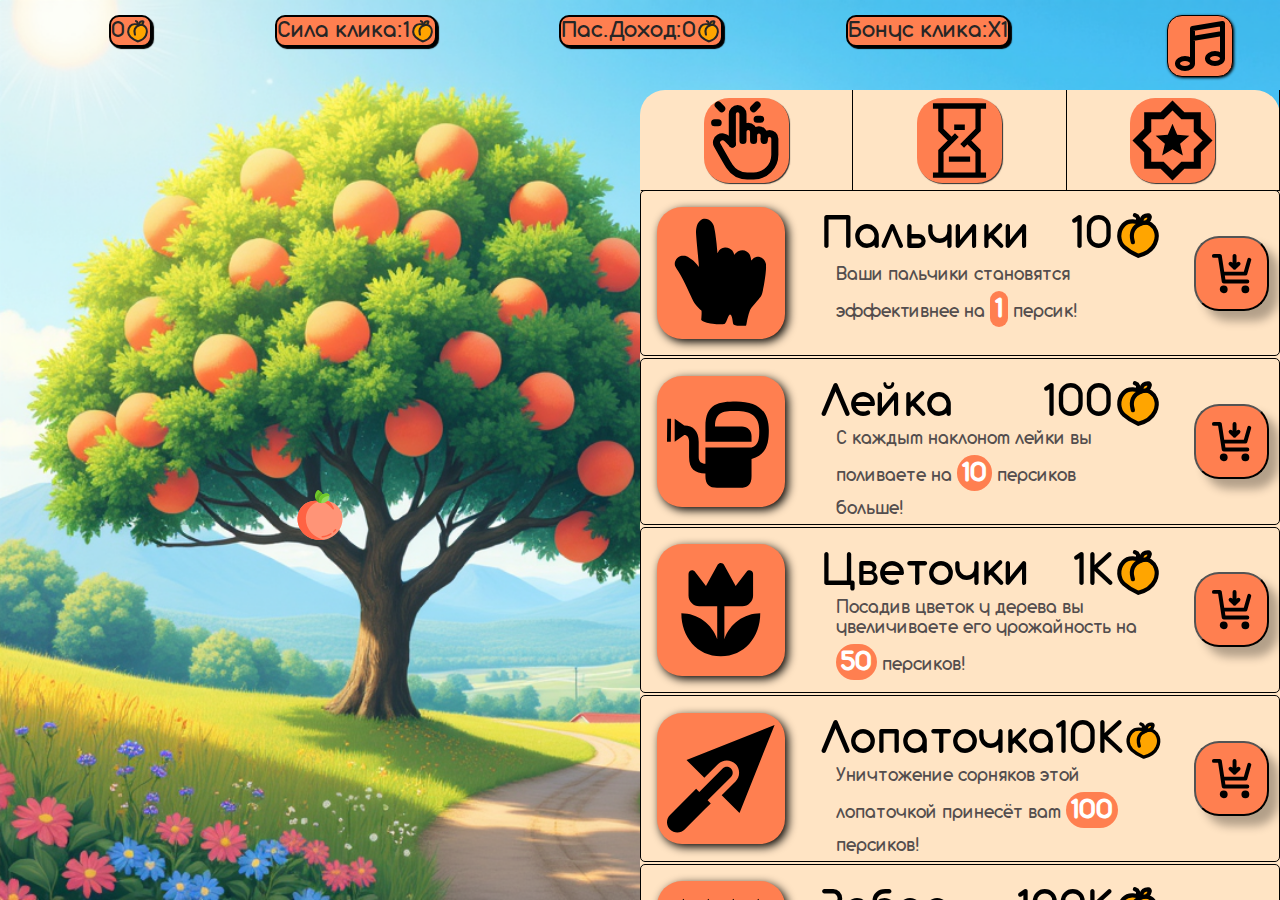
==== commit db0ed446: "FINALLY" ====
--- a/index.html
+++ b/index.html
@@ -1142,9 +1142,11 @@
         <input class="modal__range" id = "range-music" type="range" min="0" max="1.0" value="0.2" step="0.1">
     </div>
     <script type="module" src="js/clicker.js"></script>
-    <script type="module"  src="js/main.js"></script>
-    <script type="module" src="js/variable.js"></script>
+    <script type="module" src="js/modules/variable.js"></script>
     <script type="module" src="js/modules/music.js"></script>
     <script type="module" src="js/modules/ui.js"></script>
+    <script type="module" src="js/modules/purchase.js"></script>
+    <script type="module" src="js/modules/helper.js"></script>
+    <script type="module" src="/js/modules/progressManager.js"></script>
 </body>
 </html>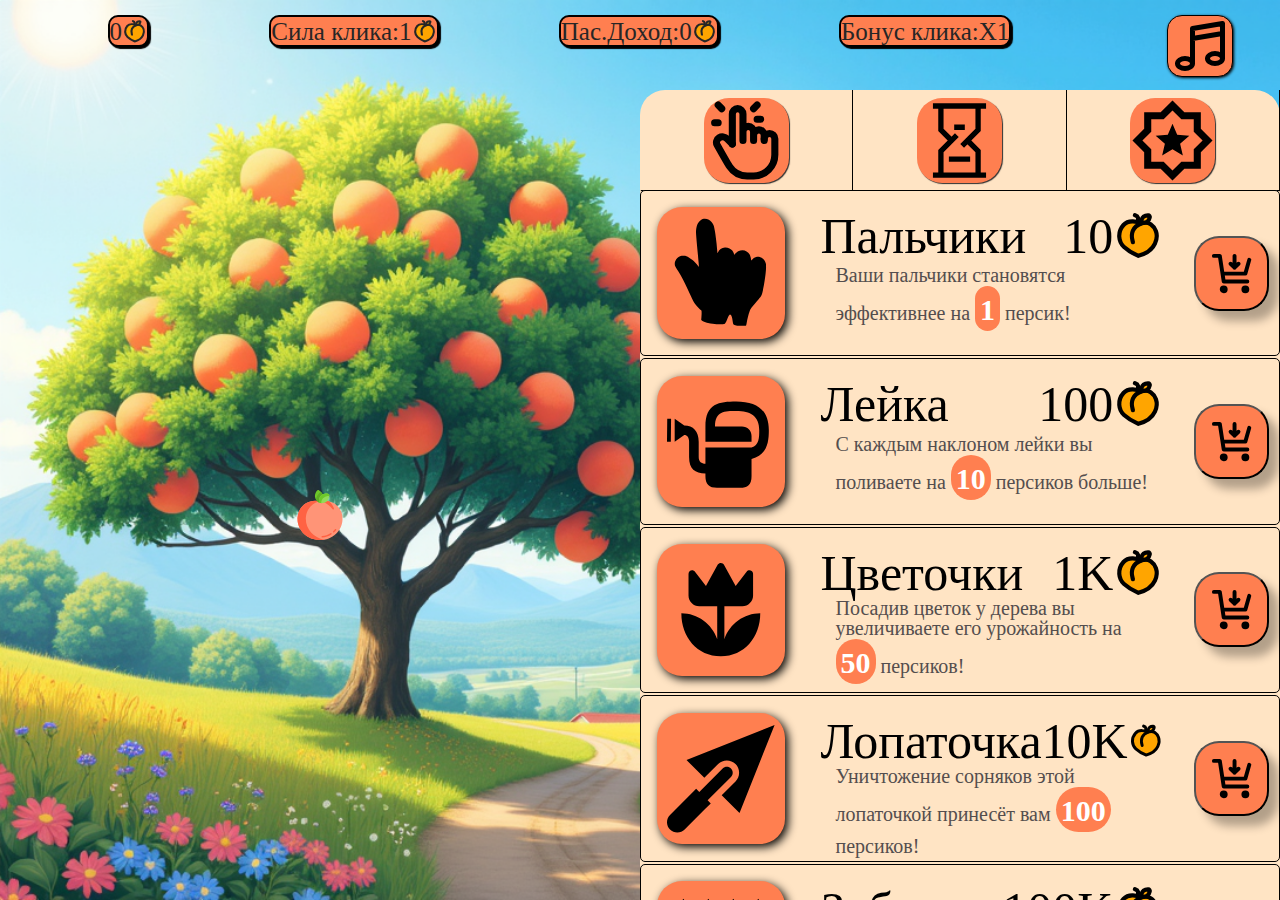
==== commit 0a9aecae: "1" ====
--- a/index.html
+++ b/index.html
@@ -2,14 +2,16 @@
 <html lang="en">
 <head>
     <meta charset="UTF-8">
-
+    
     <meta name="viewport" content="width=device-width, initial-scale=1.0">
     <title>Peach Clicker</title>
-    <link rel="stylesheet" href="/style/css/reset.css">
-    <link rel="stylesheet" href="/style/css/main.css">
+    <link rel="stylesheet" href="style/css/reset.css">
+    <link rel="stylesheet" href="style/css/main.css">
+    <link rel="icon" type="image/png" href="img/favicon.png">
+
     
 </head>
-<body>
+<body style="background-image: url(img/background/back-main.png);">
     <div id="overlay" class="overlay"></div>
     <header  id = "header" class="header">
         <div id="header-inner" class="header__inner">
@@ -19,12 +21,12 @@
     <main>
         <div class="clicker">
             <div class="clicker__inner">
-                <img id="clicker-prestige" class="clicker__inner-img" src="/img/svg/star.svg" alt="">
-                <img id="clicker-chest" class="clicker__inner-img" src="/img/svg/treasure-chest.png" alt="">
+                <img id="clicker-prestige" class="clicker__inner-img" src="img/svg/star.svg" alt="">
+                <img id="clicker-chest" class="clicker__inner-img" src="img/svg/treasure-chest.png" alt="">
             </div>
             <div class="clicker__peach" id="div-peach">
                 <div>
-                    <img id="peach" src="/img/svg/peach.svg" alt="" >
+                    <img id="peach" src="img/svg/peach.svg" alt="" >
                 </div>
             </div>
             <div class="progressBar" id="progress__bar">
@@ -1147,6 +1149,6 @@
     <script type="module" src="js/modules/ui.js"></script>
     <script type="module" src="js/modules/purchase.js"></script>
     <script type="module" src="js/modules/helper.js"></script>
-    <script type="module" src="/js/modules/progressManager.js"></script>
+    <script type="module" src="js/modules/progressManager.js"></script>
 </body>
 </html>--- a/style/css/main.css
+++ b/style/css/main.css
@@ -76,6 +76,10 @@
   100% {
     transform: translateY(0);
   }
+}
+@font-face {
+  font-family: "AristaPro";
+  src: url(fonts/AristaPro-Regular.ttf);
 }
 body {
   font-family: "AristaPro";
@@ -115,7 +119,7 @@
   justify-content: center;
   align-items: center;
   -moz-appearance: none;
-       appearance: none;
+  appearance: none;
   -webkit-appearance: none;
   width: 300px;
   height: 8px;
@@ -498,7 +502,3 @@
   height: 80%;
 }
 
-@font-face {
-  font-family: "AristaPro";
-  src: url(/fonts/AristaPro-Regular.ttf);
-}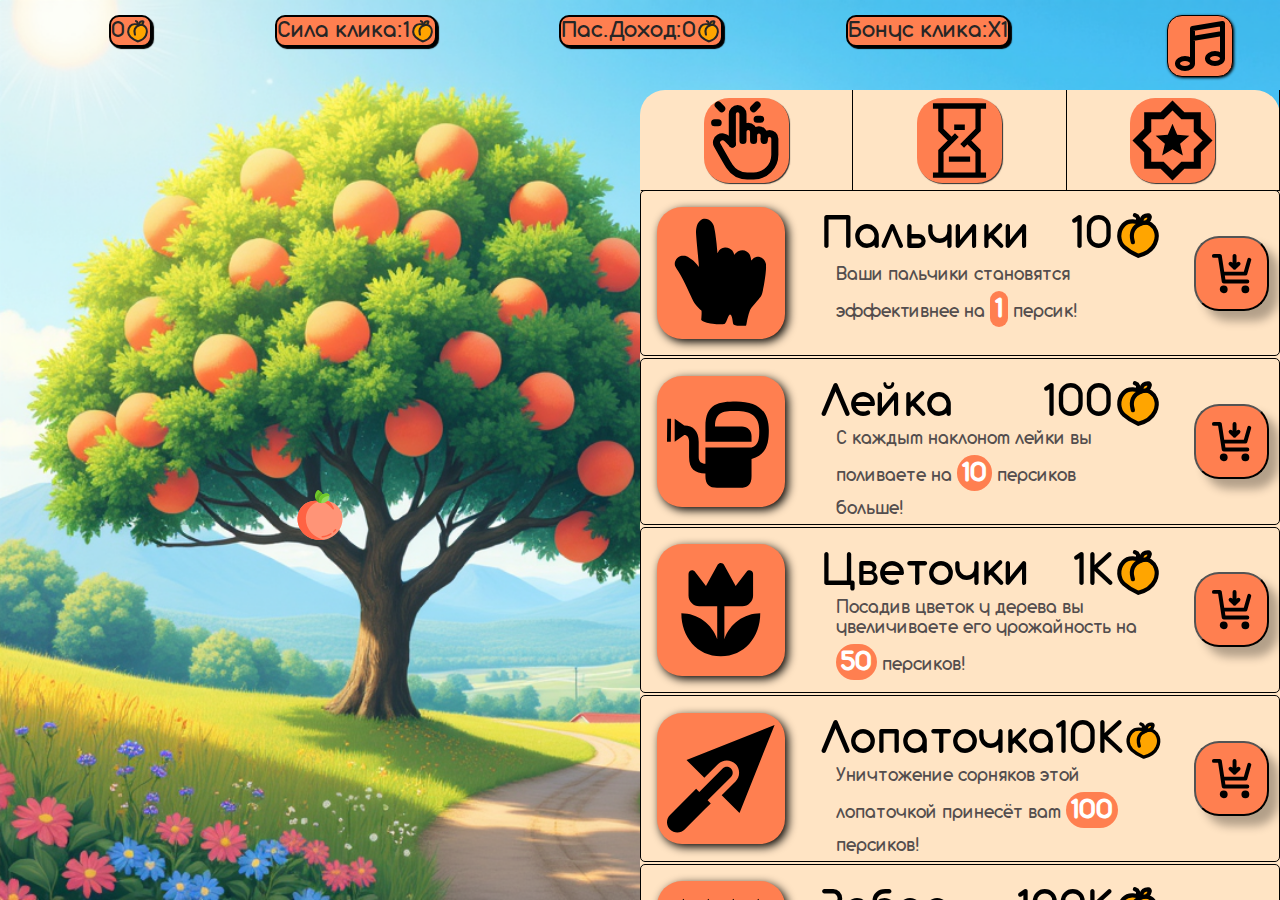
==== commit 4c7675eb: "1" ====
--- a/index.html
+++ b/index.html
@@ -817,7 +817,7 @@
                     </div>
                     <div class="card__buy">
                         <button  class="card__buy-button card__buy-income">
-                        <svg class="card__buy-image" width="800px" height="800px" viewBox="0 0 24 24" fill="none" xmlns="http://www.w3.org/2000/svg"><path d="M21 5L19 12H7.37671M20 16H8L6 3H3M11.5 7L13.5 9M13.5 9L15.5 7M13.5 9V3M9 20C9 20.5523 8.55228 21 8 21C7.44772 21 7 20.5523 7 20C7 19.4477 7.44772 19 8 19C8.55228 19 9 19.4477 9 20ZM20 20C20 20.5523 19.5523 21 19 21C18.4477 21 18 20.5523 18 20C18 19.4477 18.4477 19 19 19C19.5523 19 20 19.4477 20 20Z" stroke="#000000" stroke-width="5" stroke-linecap="round" stroke-linejoin="round"/></svg>
+                            <svg class="card__buy-image" width="800px" height="800px" viewBox="0 0 24 24" fill="none" xmlns="http://www.w3.org/2000/svg"><path d="M21 5L19 12H7.37671M20 16H8L6 3H3M11.5 7L13.5 9M13.5 9L15.5 7M13.5 9V3M9 20C9 20.5523 8.55228 21 8 21C7.44772 21 7 20.5523 7 20C7 19.4477 7.44772 19 8 19C8.55228 19 9 19.4477 9 20ZM20 20C20 20.5523 19.5523 21 19 21C18.4477 21 18 20.5523 18 20C18 19.4477 18.4477 19 19 19C19.5523 19 20 19.4477 20 20Z" stroke="#000000" stroke-width="2" stroke-linecap="round" stroke-linejoin="round"/></svg>
                         </button>
                     </div>
                 </div>
--- a/style/css/main.css
+++ b/style/css/main.css
@@ -79,11 +79,11 @@
 }
 @font-face {
   font-family: "AristaPro";
-  src: url(fonts/AristaPro-Regular.ttf);
+  src: url('../../fonts/AristaPro-Regular.ttf');
 }
 body {
   font-family: "AristaPro";
-  background-image: url(/img/background/back-main.png);
+  background-image: url('../../img/background/back-main.png');
   background-size: cover;
 }
 body .overlay {
